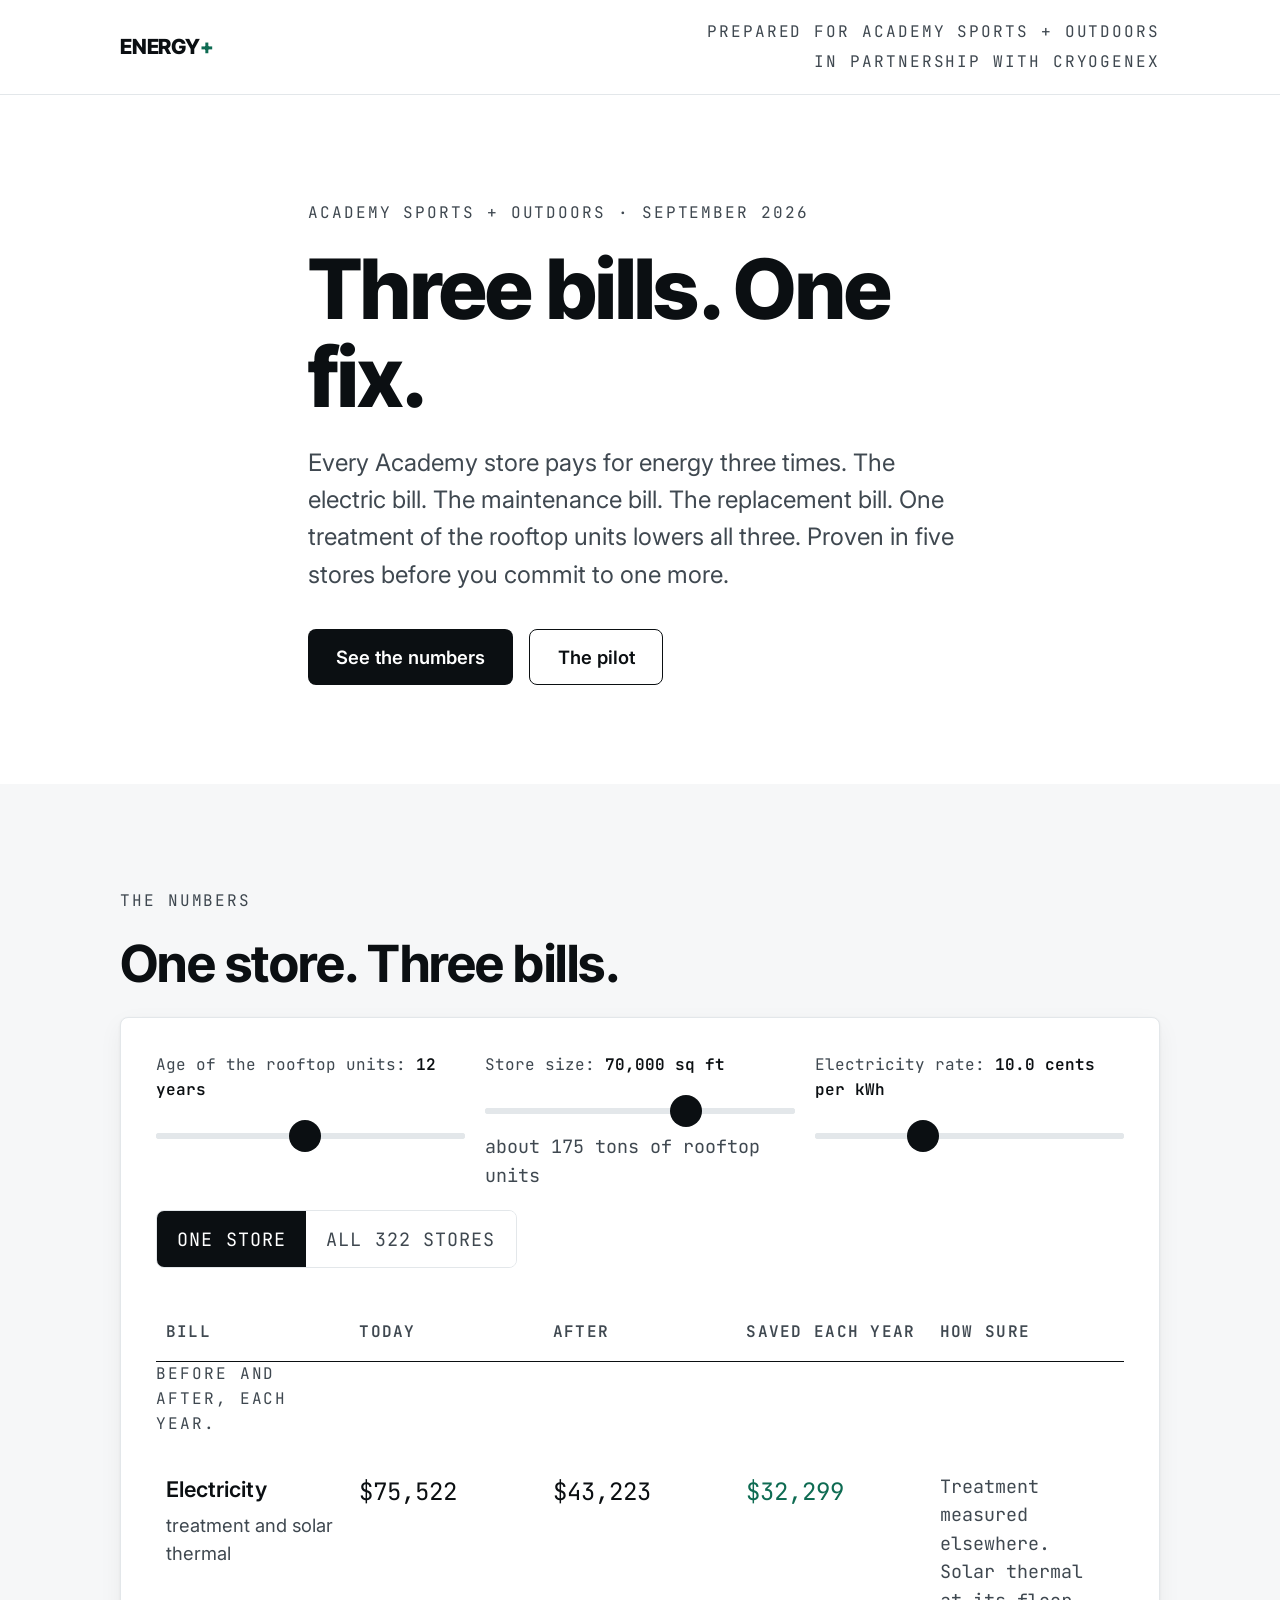
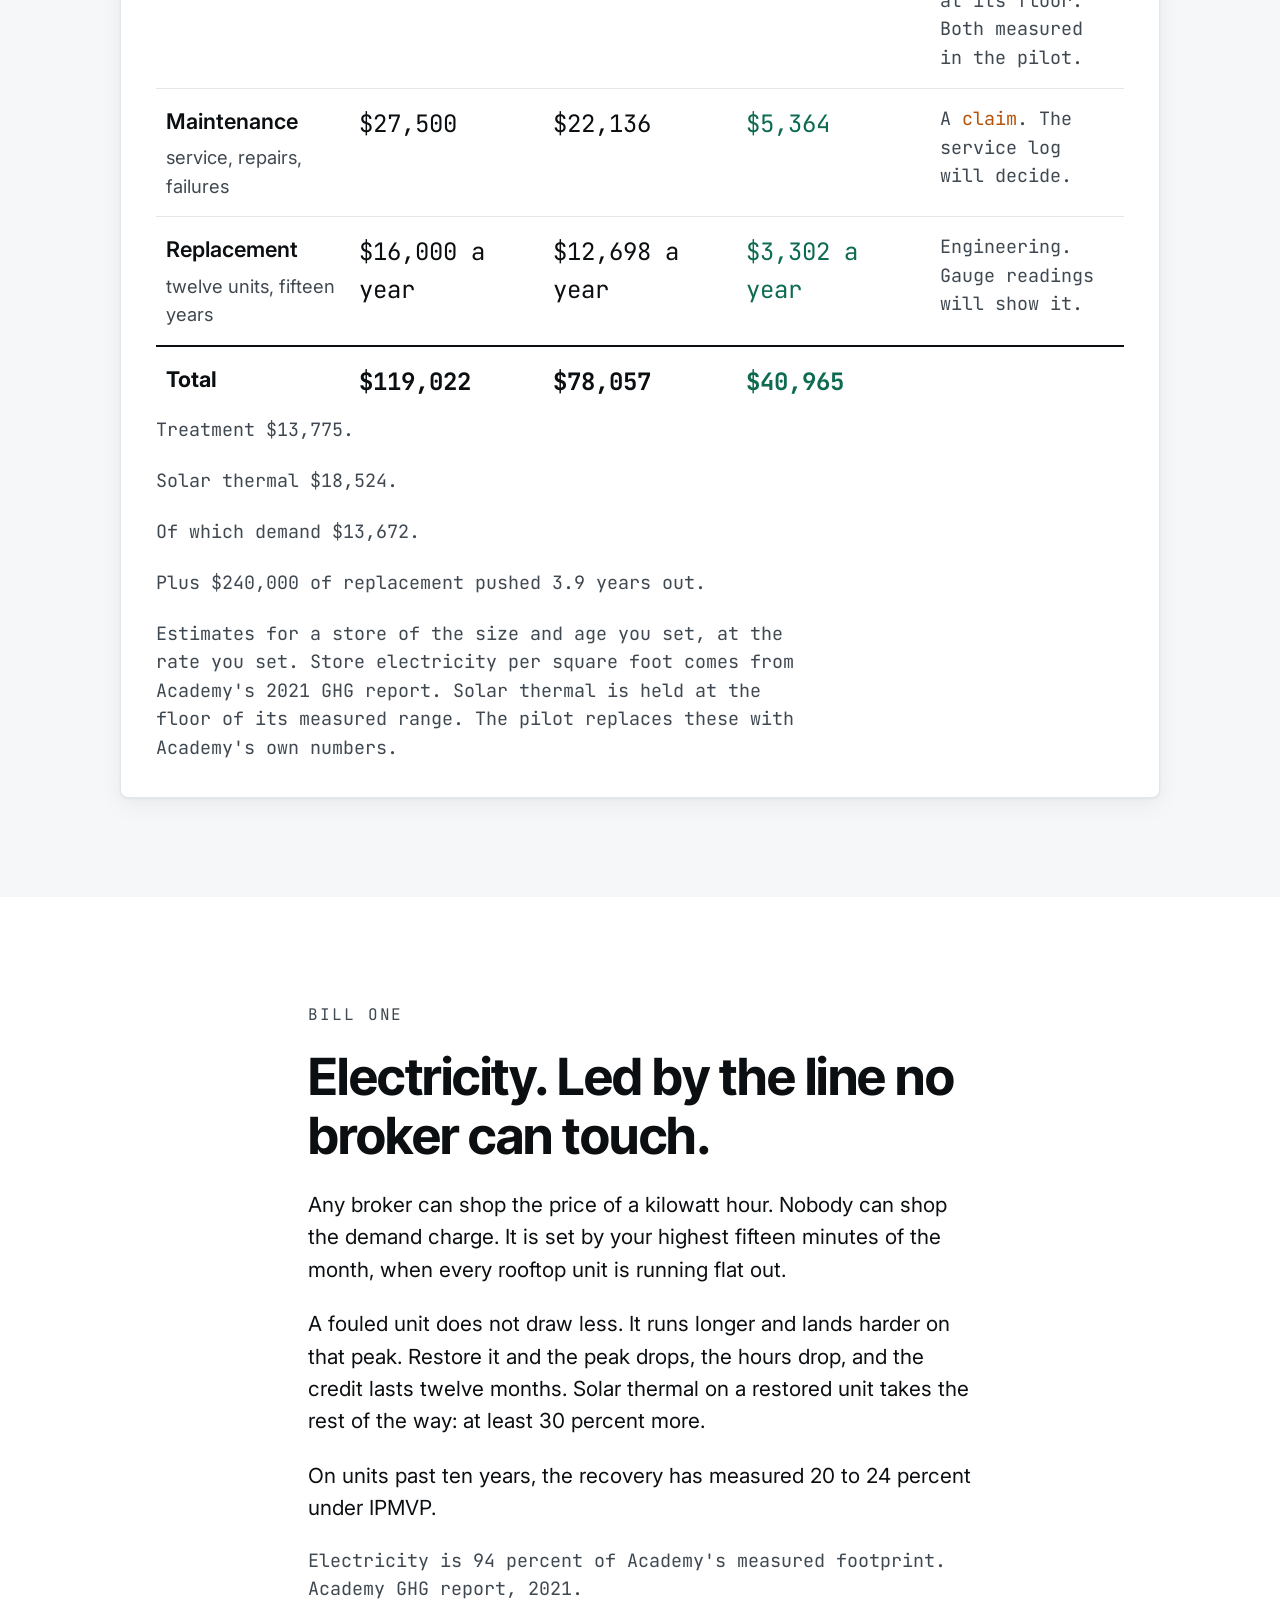
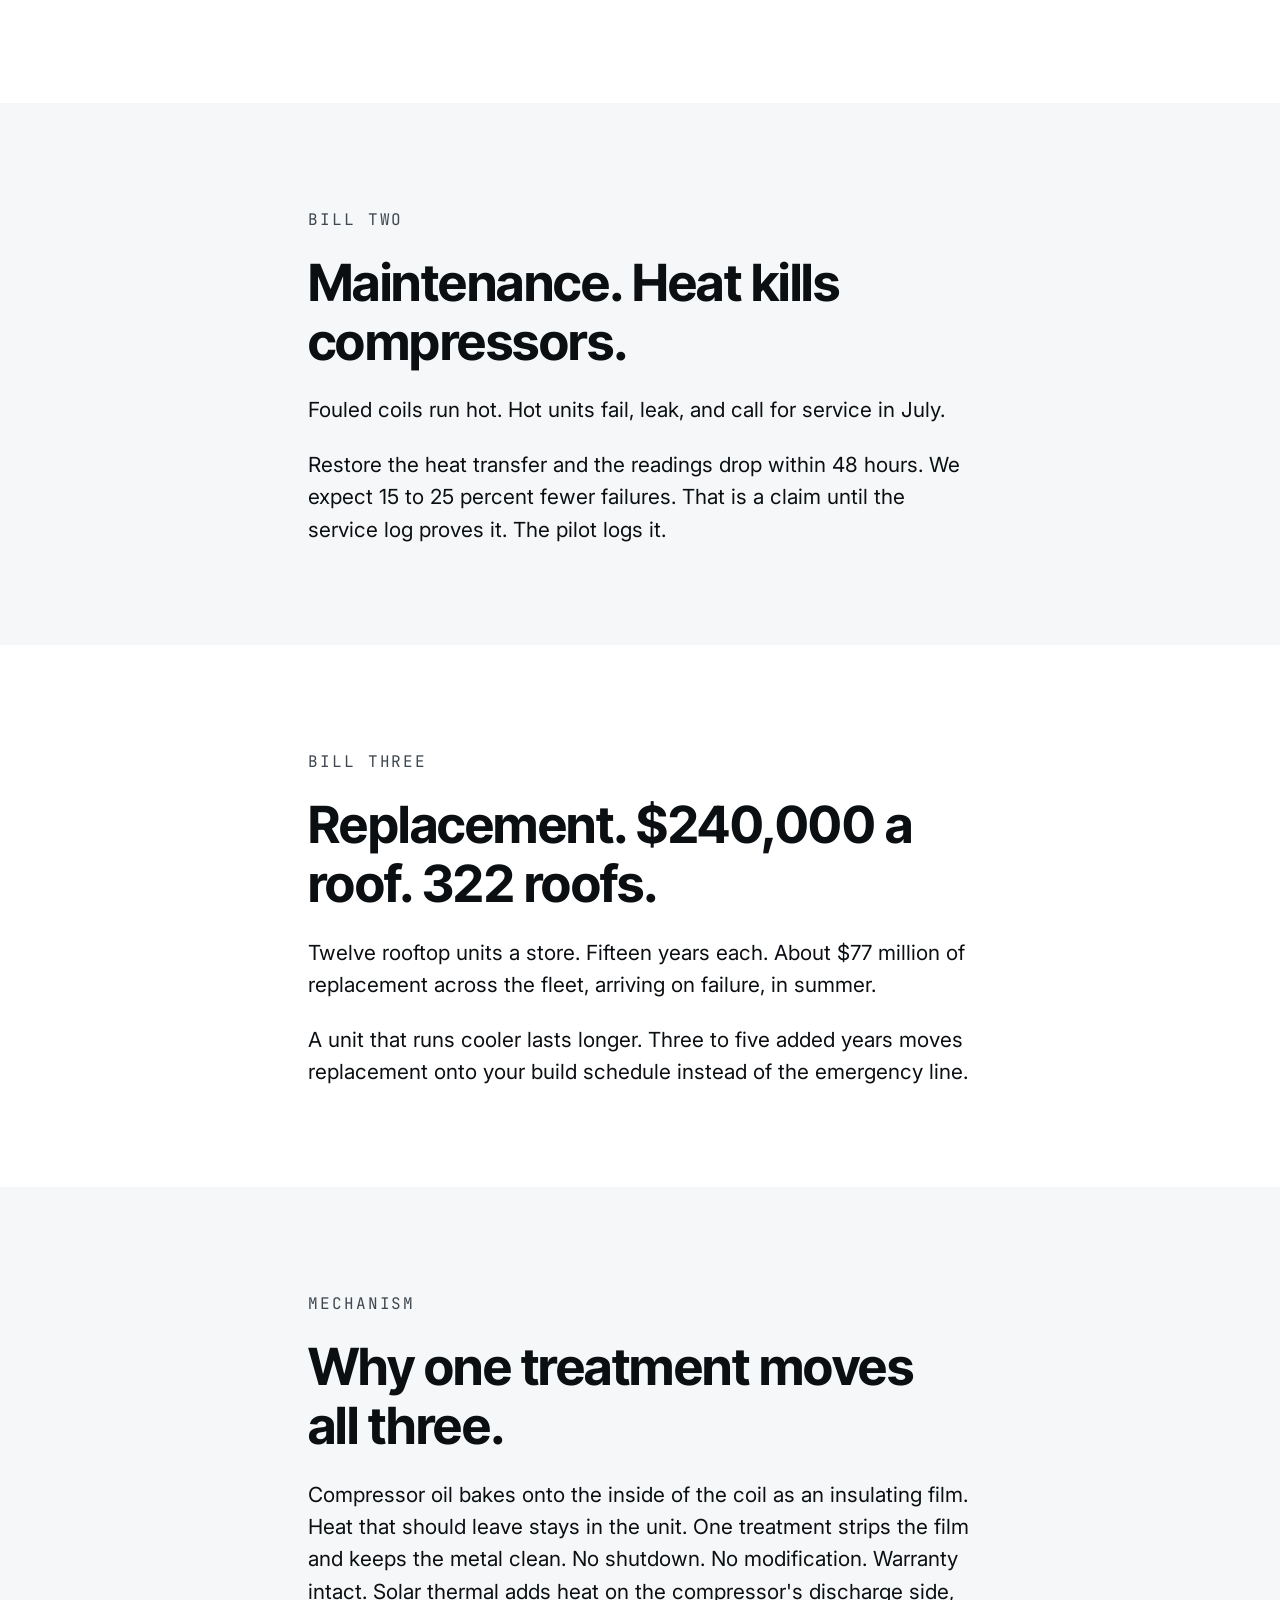
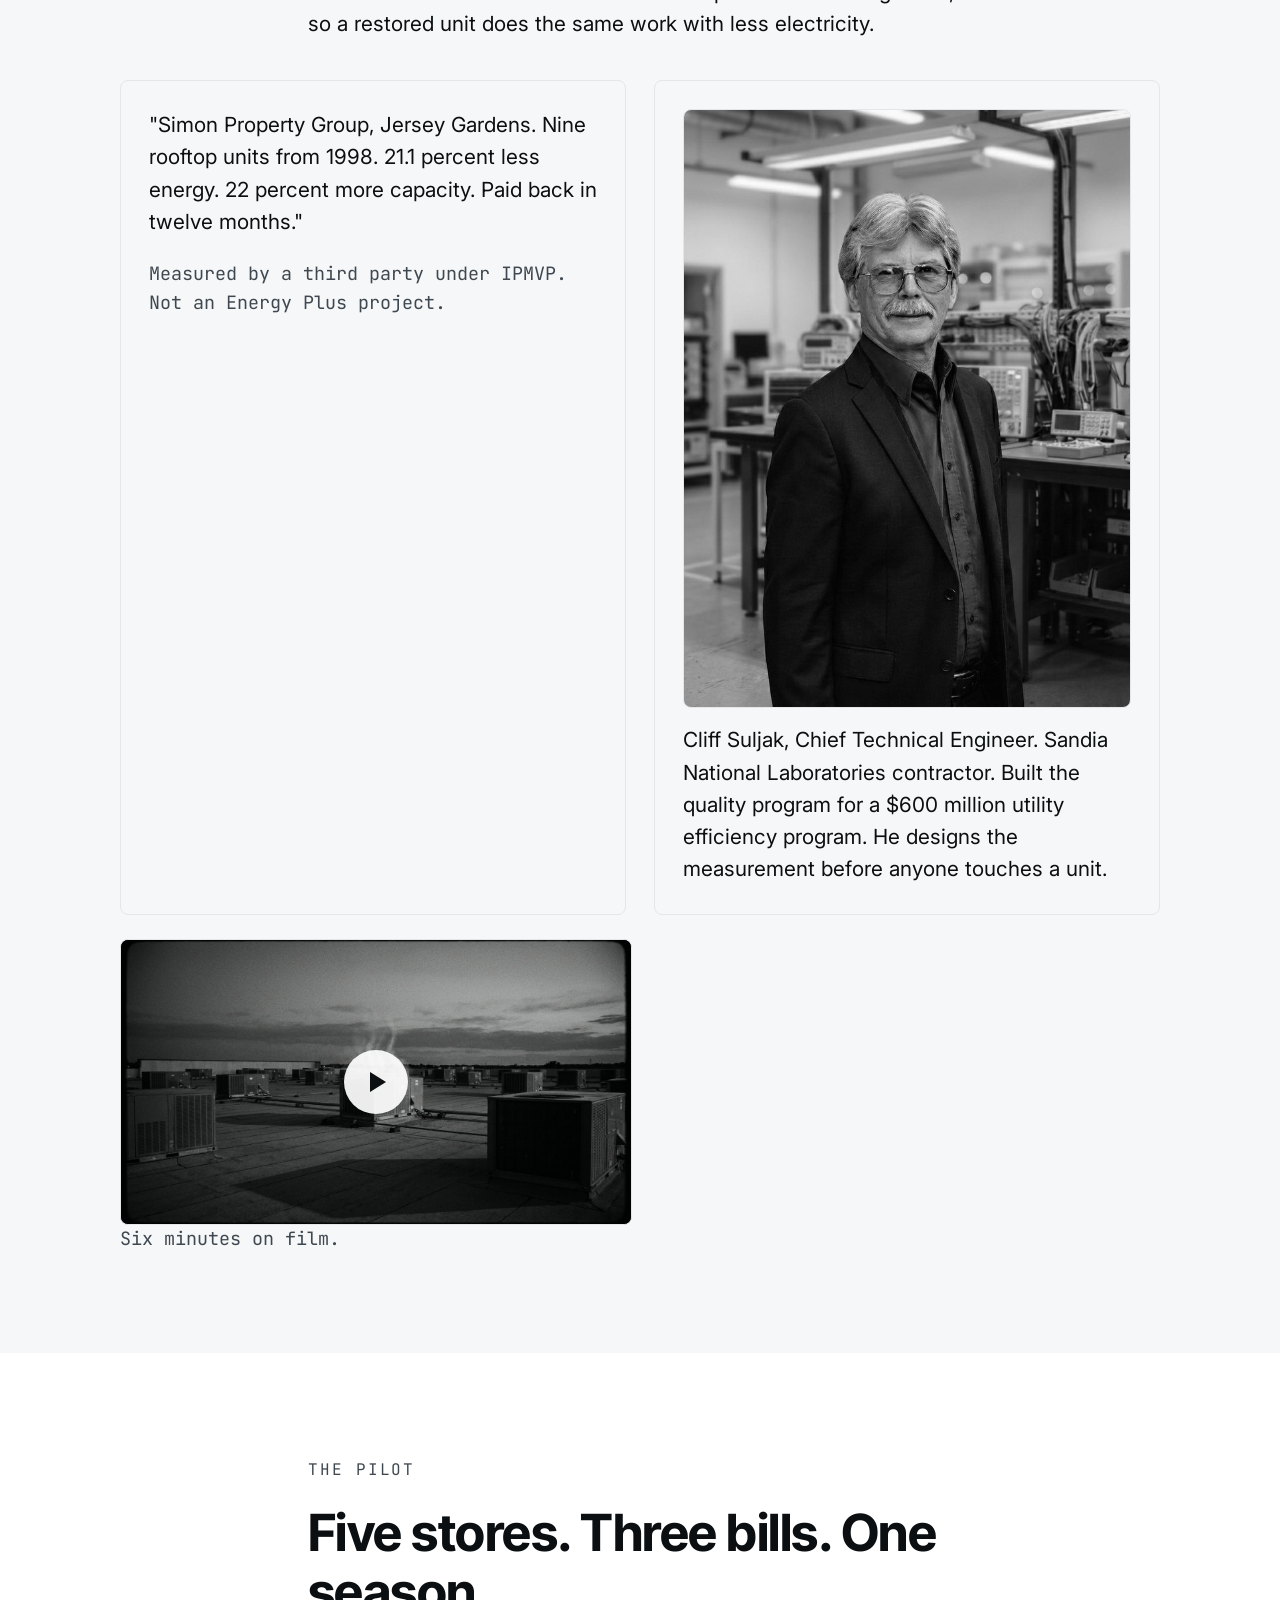
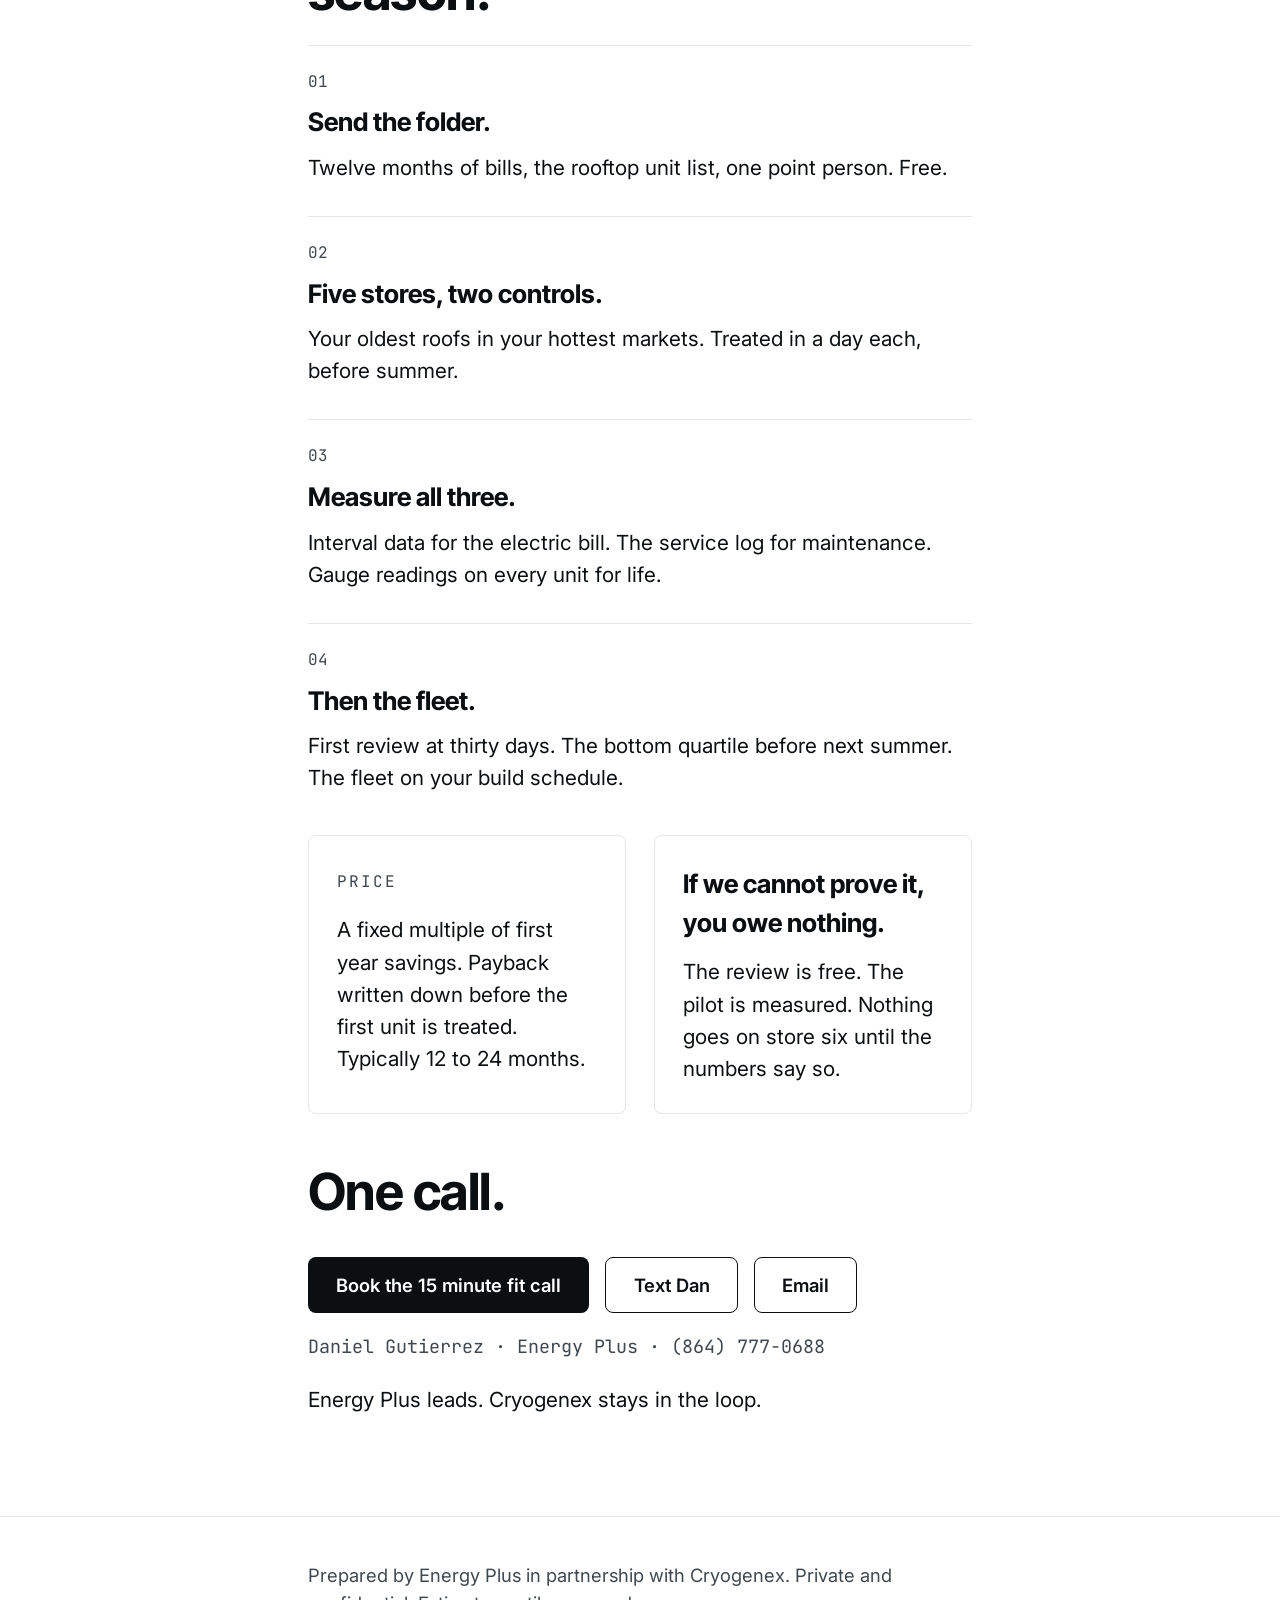
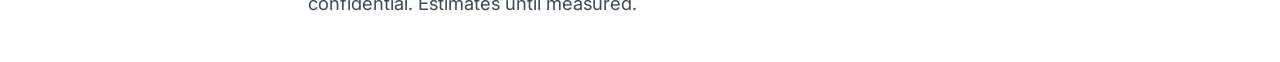
==== index.html @ 680a3112 "Version 4: size and rate sliders, solar thermal floor Co-Authored-By: Claude Fable 5.1 <noreply@anth" ====
<!doctype html>
<html lang="en">
<head>
<meta charset="utf-8">
<meta name="viewport" content="width=device-width, initial-scale=1">
<meta name="robots" content="noindex, nofollow">
<meta name="description" content="Energy Plus proposal for Academy Sports + Outdoors, prepared in partnership with Cryogenex.">
<title>Energy Plus · Prepared for Academy Sports + Outdoors</title>
<link rel="preconnect" href="https://fonts.googleapis.com">
<link rel="preconnect" href="https://fonts.gstatic.com" crossorigin>
<link href="https://fonts.googleapis.com/css2?family=Inter+Tight:wght@600;700;800&family=Inter:wght@400;500;600&family=JetBrains+Mono:wght@400;600&display=swap" rel="stylesheet">
<link rel="stylesheet" href="assets/brand.css?v=20260924c">
</head>
<body>

<header class="site">
  <div class="wrap">
    <div class="wordmark">ENERGY<span class="plus">+</span></div>
    <div class="header-meta">
      <span class="label">Prepared for Academy Sports + Outdoors</span>
      <span class="label">In partnership with Cryogenex</span>
    </div>
  </div>
</header>

<main>

  <!-- 1. Hero -->
  <section class="band section" id="hero">
    <div class="wrap narrow">
      <p class="label">Academy Sports + Outdoors · September 2026</p>
      <h1>Three bills. One fix.</h1>
      <p class="lede">Every Academy store pays for energy three times. The electric bill. The maintenance bill. The replacement bill. One treatment of the rooftop units lowers all three. Proven in five stores before you commit to one more.</p>
      <div class="btns">
        <a class="btn btn--solid" href="#ledger">See the numbers</a>
        <a class="btn btn--ghost" href="#pilot">The pilot</a>
      </div>
    </div>
  </section>

  <!-- 2. The ledger -->
  <section class="band--alt section" id="ledger">
    <div class="wrap">
      <p class="label">The numbers</p>
      <h2>One store. Three bills.</h2>

      <div class="card">
        <div class="controls">
          <div class="range-row">
            <label for="age">Age of the rooftop units: <span class="range-value mono" id="ageValue">12 years</span></label>
            <input type="range" id="age" min="0" max="25" step="1" value="12">
          </div>
          <div class="range-row">
            <label for="sqft">Store size: <span class="range-value mono" id="sqftValue">70,000 sq ft</span></label>
            <input type="range" id="sqft" min="50000" max="80000" step="1000" value="70000">
            <p class="fine" id="tonsValue" style="margin-top:0.6rem;">about 175 tons of rooftop units</p>
          </div>
          <div class="range-row">
            <label for="rate">Electricity rate: <span class="range-value mono" id="rateValue">10.0 cents per kWh</span></label>
            <input type="range" id="rate" min="6.0" max="18.0" step="0.5" value="10.0">
          </div>
          <div class="toggle" role="group" aria-label="Scope">
            <button type="button" id="scopeStore" aria-pressed="true">One store</button>
            <button type="button" id="scopeFleet" aria-pressed="false">All 322 stores</button>
          </div>
        </div>

        <table class="ledger-table">
          <caption class="label">Before and after, each year.</caption>
          <thead>
            <tr>
              <th scope="col">Bill</th>
              <th scope="col">Today</th>
              <th scope="col">After</th>
              <th scope="col">Saved each year</th>
              <th scope="col">How sure</th>
            </tr>
          </thead>
          <tbody>
            <tr>
              <td class="bill" data-label="Bill">Electricity<span class="bill-sub">treatment and solar thermal</span></td>
              <td class="num" data-label="Today" id="energyToday">$75,522</td>
              <td class="num" data-label="After" id="energyAfter">$43,223</td>
              <td class="num money" data-label="Saved each year" id="energyRec">$32,299</td>
              <td class="conf" data-label="How sure">Treatment measured elsewhere. Solar thermal at its floor. Both measured in the pilot.</td>
            </tr>
            <tr>
              <td class="bill" data-label="Bill">Maintenance<span class="bill-sub">service, repairs, failures</span></td>
              <td class="num" data-label="Today" id="maintToday">$27,500</td>
              <td class="num" data-label="After" id="maintAfter">$22,136</td>
              <td class="num money" data-label="Saved each year" id="maintRec">$5,364</td>
              <td class="conf" data-label="How sure">A <span class="warn">claim</span>. The service log will decide.</td>
            </tr>
            <tr>
              <td class="bill" data-label="Bill">Replacement<span class="bill-sub">twelve units, fifteen years</span></td>
              <td class="num" data-label="Today" id="lifeToday">$16,000 a year</td>
              <td class="num" data-label="After" id="lifeAfter">$12,698 a year</td>
              <td class="num money" data-label="Saved each year" id="lifeRec">$3,302 a year</td>
              <td class="conf" data-label="How sure">Engineering. Gauge readings will show it.</td>
            </tr>
            <tr class="total">
              <td class="bill" data-label="Bill">Total</td>
              <td class="num" data-label="Today" id="totalToday">$119,022</td>
              <td class="num" data-label="After" id="totalAfter">$78,057</td>
              <td class="num money" data-label="Saved each year" id="totalRec">$40,965</td>
              <td class="conf" data-label="How sure"></td>
            </tr>
          </tbody>
        </table>

        <p class="fine">Treatment <span id="treatRec">$13,775</span>.</p>
        <p class="fine">Solar thermal <span id="solarRec">$18,524</span>.</p>
        <p class="fine">Of which demand <span id="demandRec">$13,672</span>.</p>
        <p class="fine">Plus <span id="deferred">$240,000</span> of replacement pushed <span id="ext">3.9</span> years out.</p>

        <p class="fine">Estimates for a store of the size and age you set, at the rate you set. Store electricity per square foot comes from Academy's 2021 GHG report. Solar thermal is held at the floor of its measured range. The pilot replaces these with Academy's own numbers.</p>
      </div>
    </div>
  </section>

  <!-- 3. Bill one: energy -->
  <section class="band section" id="energy">
    <div class="wrap narrow">
      <p class="label">Bill one</p>
      <h2>Electricity. Led by the line no broker can touch.</h2>
      <p>Any broker can shop the price of a kilowatt hour. Nobody can shop the demand charge. It is set by your highest fifteen minutes of the month, when every rooftop unit is running flat out.</p>
      <p>A fouled unit does not draw less. It runs longer and lands harder on that peak. Restore it and the peak drops, the hours drop, and the credit lasts twelve months. Solar thermal on a restored unit takes the rest of the way: at least 30 percent more.</p>
      <p>On units past ten years, the recovery has measured 20 to 24 percent under IPMVP.</p>
      <p class="fine">Electricity is 94 percent of Academy's measured footprint. Academy GHG report, 2021.</p>
    </div>
  </section>

  <!-- 4. Bill two: maintenance -->
  <section class="band--alt section" id="maintenance">
    <div class="wrap narrow">
      <p class="label">Bill two</p>
      <h2>Maintenance. Heat kills compressors.</h2>
      <p>Fouled coils run hot. Hot units fail, leak, and call for service in July.</p>
      <p>Restore the heat transfer and the readings drop within 48 hours. We expect 15 to 25 percent fewer failures. That is a claim until the service log proves it. The pilot logs it.</p>
    </div>
  </section>

  <!-- 5. Bill three: replacement -->
  <section class="band section" id="life">
    <div class="wrap narrow">
      <p class="label">Bill three</p>
      <h2>Replacement. $240,000 a roof. 322 roofs.</h2>
      <p>Twelve rooftop units a store. Fifteen years each. About $77 million of replacement across the fleet, arriving on failure, in summer.</p>
      <p>A unit that runs cooler lasts longer. Three to five added years moves replacement onto your build schedule instead of the emergency line.</p>
    </div>
  </section>

  <!-- 6. Why one treatment moves all three -->
  <section class="band--alt section" id="why">
    <div class="wrap narrow">
      <p class="label">Mechanism</p>
      <h2>Why one treatment moves all three.</h2>
      <p>Compressor oil bakes onto the inside of the coil as an insulating film. Heat that should leave stays in the unit. One treatment strips the film and keeps the metal clean. No shutdown. No modification. Warranty intact. Solar thermal adds heat on the compressor's discharge side, so a restored unit does the same work with less electricity.</p>
    </div>
    <div class="wrap" style="margin-top:2.5rem;">
      <div class="grid grid--2">
        <div class="plain-card">
          <p>"Simon Property Group, Jersey Gardens. Nine rooftop units from 1998. 21.1 percent less energy. 22 percent more capacity. Paid back in twelve months."</p>
          <p class="fine">Measured by a third party under IPMVP. Not an Energy Plus project.</p>
        </div>
        <div class="plain-card">
          <div class="photo" style="margin-bottom:1rem;">
            <img src="assets/img/cliff-lab.jpg" alt="Cliff Suljak in the lab">
          </div>
          <p>Cliff Suljak, Chief Technical Engineer. Sandia National Laboratories contractor. Built the quality program for a $600 million utility efficiency program. He designs the measurement before anyone touches a unit.</p>
        </div>
      </div>
      <div style="margin-top:1.5rem; max-width: 32rem;">
        <div class="film" id="filmFacade" role="button" tabindex="0" aria-label="Play the film">
          <img src="assets/img/film-cover.jpg" alt="Six minutes on film">
          <div class="play"><span></span></div>
        </div>
        <p class="fine">Six minutes on film.</p>
      </div>
    </div>
  </section>

  <!-- 7. The pilot and the ask -->
  <section class="band section" id="pilot">
    <div class="wrap narrow">
      <p class="label">The pilot</p>
      <h2>Five stores. Three bills. One season.</h2>

      <ol class="steps">
        <li>
          <p class="step-num mono">01</p>
          <h3>Send the folder.</h3>
          <p>Twelve months of bills, the rooftop unit list, one point person. Free.</p>
        </li>
        <li>
          <p class="step-num mono">02</p>
          <h3>Five stores, two controls.</h3>
          <p>Your oldest roofs in your hottest markets. Treated in a day each, before summer.</p>
        </li>
        <li>
          <p class="step-num mono">03</p>
          <h3>Measure all three.</h3>
          <p>Interval data for the electric bill. The service log for maintenance. Gauge readings on every unit for life.</p>
        </li>
        <li>
          <p class="step-num mono">04</p>
          <h3>Then the fleet.</h3>
          <p>First review at thirty days. The bottom quartile before next summer. The fleet on your build schedule.</p>
        </li>
      </ol>

      <div class="grid grid--2" style="margin-top:2.5rem;">
        <div class="callout">
          <p class="label">Price</p>
          <p>A fixed multiple of first year savings. Payback written down before the first unit is treated. Typically 12 to 24 months.</p>
        </div>
        <div class="callout">
          <h3>If we cannot prove it, you owe nothing.</h3>
          <p>The review is free. The pilot is measured. Nothing goes on store six until the numbers say so.</p>
        </div>
      </div>

      <h2 style="margin-top:3rem;">One call.</h2>
      <div class="btns">
        <a class="btn btn--solid" href="https://book.slashyourenergycost.com/?f=academy">Book the 15 minute fit call</a>
        <a class="btn btn--ghost" href="sms:+18647770688">Text Dan</a>
        <a class="btn btn--ghost" href="mailto:dan@yourenergyplus.com">Email</a>
      </div>
      <p class="fine" style="margin-top:1.25rem;">Daniel Gutierrez · Energy Plus · (864) 777-0688</p>
      <p>Energy Plus leads. Cryogenex stays in the loop.</p>
    </div>
  </section>

</main>

<footer class="site">
  <div class="wrap narrow">
    <p>Prepared by Energy Plus in partnership with Cryogenex. Private and confidential. Estimates until measured.</p>
  </div>
</footer>

<script>
(function(){
  "use strict";

  var LOSS = [0, 0.03, 0.065, 0.093, 0.118, 0.136, 0.155, 0.175, 0.188, 0.207, 0.216,
    0.226, 0.231, 0.236, 0.242, 0.242, 0.242, 0.242, 0.242, 0.242, 0.242, 0.242, 0.242, 0.242, 0.242, 0.242];
  var STORES = 322;
  var KWH_PER_SQFT = 14.3;
  var HVAC_KWH_SHARE = 0.40;
  var PEAK_W_PER_SQFT = 6.4;
  var HVAC_PEAK_SHARE = 0.55;
  var DEMAND_RATE = 12;
  var DEMAND_MAX = 0.125;
  var SOLAR = 0.30;
  var RATE_DEFAULT = 10.0;
  var MAINT_PER_SQFT = 27500/70000, MAINT_MAX = 0.20;
  var ROOF_COST_PER_SQFT = 240000/70000, LIFE_YEARS = 15, EXT_MAX = 4;

  function compute(age, sqft, rateCents, stores){
    var loss = LOSS[Math.min(25, Math.max(1, Math.round(age)+1))];
    var f = loss / 0.242;
    var rate = rateCents/100;
    var hvacKwh = sqft * KWH_PER_SQFT * HVAC_KWH_SHARE;
    var hvacKw  = sqft * PEAK_W_PER_SQFT / 1000 * HVAC_PEAK_SHARE;
    var energyToday = hvacKwh*rate + hvacKw*DEMAND_RATE*12;
    var tKwh = hvacKwh*loss;                 var tKw = hvacKw*DEMAND_MAX*f;
    var sKwh = (hvacKwh - tKwh)*SOLAR;       var sKw = (hvacKw - tKw)*SOLAR;
    var treatRec = tKwh*rate + tKw*DEMAND_RATE*12;
    var solarRec = sKwh*rate + sKw*DEMAND_RATE*12;
    var demandRec = (tKw + sKw)*DEMAND_RATE*12;
    var kwhRec = (tKwh + sKwh)*rate;
    var energyRec = treatRec + solarRec;
    var maintToday = MAINT_PER_SQFT*sqft;    var maintRec = maintToday*MAINT_MAX*f;
    var roof = ROOF_COST_PER_SQFT*sqft;      var ext = EXT_MAX*f;
    var lifeToday = roof/LIFE_YEARS;         var lifeAfter = roof/(LIFE_YEARS+ext);  var lifeRec = lifeToday-lifeAfter;
    var s = stores;
    return {
      loss: loss, ext: ext, tons: Math.round(sqft/400/5)*5,
      energyToday: energyToday*s, energyAfter: (energyToday-energyRec)*s, energyRec: energyRec*s,
      treatRec: treatRec*s, solarRec: solarRec*s, demandRec: demandRec*s, kwhRec: kwhRec*s,
      maintToday: maintToday*s, maintAfter: (maintToday-maintRec)*s, maintRec: maintRec*s,
      lifeToday: lifeToday*s, lifeAfter: lifeAfter*s, lifeRec: lifeRec*s, deferred: roof*s,
      totalToday: (energyToday+maintToday+lifeToday)*s,
      totalAfter: (energyToday-energyRec+maintToday-maintRec+lifeAfter)*s,
      totalRec: (energyRec+maintRec+lifeRec)*s
    };
  }

  function fmtDollar(n){
    if (Math.abs(n) >= 1000000){
      return "$" + (n/1000000).toFixed(1) + "M";
    }
    return "$" + Math.round(n).toLocaleString("en-US");
  }

  var ageEl = document.getElementById("age");
  var ageValueEl = document.getElementById("ageValue");
  var sqftEl = document.getElementById("sqft");
  var sqftValueEl = document.getElementById("sqftValue");
  var tonsValueEl = document.getElementById("tonsValue");
  var rateEl = document.getElementById("rate");
  var rateValueEl = document.getElementById("rateValue");
  var scopeStoreBtn = document.getElementById("scopeStore");
  var scopeFleetBtn = document.getElementById("scopeFleet");

  rateEl.value = RATE_DEFAULT;

  var scope = 1;

  function render(){
    var age = parseInt(ageEl.value, 10);
    var sqft = parseInt(sqftEl.value, 10);
    var rateCents = parseFloat(rateEl.value);

    ageValueEl.textContent = age + (age === 1 ? " year" : " years");
    sqftValueEl.textContent = sqft.toLocaleString("en-US") + " sq ft";
    rateValueEl.textContent = rateCents.toFixed(1) + " cents per kWh";

    var r = compute(age, sqft, rateCents, scope);

    tonsValueEl.textContent = "about " + r.tons + " tons of rooftop units";

    document.getElementById("energyToday").textContent = fmtDollar(r.energyToday);
    document.getElementById("energyAfter").textContent = fmtDollar(r.energyAfter);
    document.getElementById("energyRec").textContent = fmtDollar(r.energyRec);

    document.getElementById("maintToday").textContent = fmtDollar(r.maintToday);
    document.getElementById("maintAfter").textContent = fmtDollar(r.maintAfter);
    document.getElementById("maintRec").textContent = fmtDollar(r.maintRec);

    document.getElementById("lifeToday").textContent = fmtDollar(r.lifeToday) + " a year";
    document.getElementById("lifeAfter").textContent = fmtDollar(r.lifeAfter) + " a year";
    document.getElementById("lifeRec").textContent = fmtDollar(r.lifeRec) + " a year";

    document.getElementById("totalToday").textContent = fmtDollar(r.totalToday);
    document.getElementById("totalAfter").textContent = fmtDollar(r.totalAfter);
    document.getElementById("totalRec").textContent = fmtDollar(r.totalRec);

    document.getElementById("treatRec").textContent = fmtDollar(r.treatRec);
    document.getElementById("solarRec").textContent = fmtDollar(r.solarRec);
    document.getElementById("demandRec").textContent = fmtDollar(r.demandRec);

    document.getElementById("deferred").textContent = fmtDollar(r.deferred);
    document.getElementById("ext").textContent = r.ext.toFixed(1);
  }

  ageEl.addEventListener("input", render);
  sqftEl.addEventListener("input", render);
  rateEl.addEventListener("input", render);

  scopeStoreBtn.addEventListener("click", function(){
    scope = 1;
    scopeStoreBtn.setAttribute("aria-pressed", "true");
    scopeFleetBtn.setAttribute("aria-pressed", "false");
    render();
  });
  scopeFleetBtn.addEventListener("click", function(){
    scope = STORES;
    scopeStoreBtn.setAttribute("aria-pressed", "false");
    scopeFleetBtn.setAttribute("aria-pressed", "true");
    render();
  });

  render();

  // Film facade
  var filmFacade = document.getElementById("filmFacade");
  function playFilm(){
    var iframe = document.createElement("iframe");
    iframe.src = "https://fast.wistia.net/embed/iframe/n765rk6v4z?autoPlay=true";
    iframe.allow = "autoplay; fullscreen";
    iframe.allowFullscreen = true;
    iframe.title = "Six minutes on film";
    filmFacade.replaceWith(iframe);
  }
  filmFacade.addEventListener("click", playFilm);
  filmFacade.addEventListener("keydown", function(e){
    if (e.key === "Enter" || e.key === " "){
      e.preventDefault();
      playFilm();
    }
  });
})();
</script>

</body>
</html>
---- assets/brand.css ----
/* brand.css — the single placeholder skin.
   Every visual token the page uses lives here. index.html contains no color,
   font-family, or radius literals; it references only these custom properties
   and the utility classes defined below. Reskin the page by replacing this
   file alone. Bump the ?v= query string on this file's <link> in index.html
   every time this file changes, so browsers don't serve a stale copy. */

:root{
  /* Color. --ink-2 must never be lighter than #3f4850 (contrast for 65+ readers). */
  --bg: #ffffff;
  --bg-2: #f6f7f8;
  --ink: #0b0f12;
  --ink-2: #3f4850;
  --hair: #e3e7ea;
  --money: #0e6b52;
  --accent: #0b0f12;
  --accent-ink: #ffffff;
  --warn: #b45309;

  /* Type */
  --font-display: "Inter Tight", system-ui, sans-serif;
  --font-body: "Inter", system-ui, sans-serif;
  --font-mono: "JetBrains Mono", ui-monospace, monospace;

  --size-display: clamp(2.8rem, 2rem + 4vw, 5.2rem);
  --size-h2: clamp(2rem, 1.5rem + 2.2vw, 3.2rem);
  --size-h3: 1.6rem;
  --size-body: 1.3rem;
  --size-lede: 1.5rem;
  --size-label: 1rem;
  --size-fine: 1.15rem;

  --size-ledger-bill: 1.35rem;
  --size-ledger-sub: 1.15rem;
  --size-ledger-num: 1.5rem;
  --size-ledger-num-phone: 1.35rem;
  --size-ledger-conf: 1.15rem;
  --size-ledger-th: 1rem;

  --btn-height: 56px;
  --size-btn: 1.15rem;

  /* Spacing / layout */
  --wrap: 1080px;
  --narrow: 44rem;
  --section-pad: clamp(4rem, 3rem + 4vw, 7rem);
  --gutter: 20px;

  /* Shape */
  --radius: 8px;
  --hairline: 1px;
}

*{ box-sizing: border-box; }
html{ -webkit-text-size-adjust: 100%; }
html, body{
  overflow-x: hidden;
  max-width: 100%;
}
body{
  margin: 0;
  background: var(--bg);
  color: var(--ink);
  font-family: var(--font-body);
  font-size: var(--size-body);
  line-height: 1.55;
  font-weight: 400;
}

img{ max-width: 100%; display: block; }

a{ color: inherit; }

.wrap{
  max-width: var(--wrap);
  margin-inline: auto;
  padding-inline: var(--gutter);
}

.narrow{ max-width: var(--narrow); }

.band{ background: var(--bg); }
.band--alt{ background: var(--bg-2); }

.section{
  padding-block: var(--section-pad);
}

.label{
  display: inline-block;
  font-family: var(--font-mono);
  font-size: var(--size-label);
  text-transform: uppercase;
  letter-spacing: 0.12em;
  color: var(--ink-2);
  margin-bottom: 1.25rem;
}

h1, .display{
  font-family: var(--font-display);
  font-size: var(--size-display);
  font-weight: 800;
  letter-spacing: -0.02em;
  line-height: 1.05;
  margin: 0 0 1.5rem;
}

h2{
  font-family: var(--font-display);
  font-size: var(--size-h2);
  font-weight: 700;
  letter-spacing: -0.01em;
  line-height: 1.15;
  margin: 0 0 1.5rem;
}

h3{
  font-family: var(--font-display);
  font-size: var(--size-h3);
  font-weight: 700;
  margin: 0 0 0.85rem;
}

p{
  margin: 0 0 1.4rem;
  color: var(--ink);
  max-width: 58ch;
}
p:last-child{ margin-bottom: 0; }

.lede{
  font-size: var(--size-lede);
  color: var(--ink-2);
  max-width: 58ch;
}

.mono{
  font-family: var(--font-mono);
  font-variant-numeric: tabular-nums;
}

.fine{
  font-family: var(--font-mono);
  font-size: var(--size-fine);
  color: var(--ink-2);
  max-width: 58ch;
}

.money{ color: var(--money); }
.warn{ color: var(--warn); }

.hairline{ border-color: var(--hair); }

/* Buttons */
.btns{
  display: flex;
  flex-wrap: wrap;
  gap: 1rem;
  margin-top: 2.25rem;
}

.btn{
  display: inline-flex;
  align-items: center;
  justify-content: center;
  min-height: var(--btn-height);
  padding: 0 1.7rem;
  border-radius: var(--radius);
  font-family: var(--font-body);
  font-weight: 600;
  font-size: var(--size-btn);
  text-decoration: none;
  border: var(--hairline) solid transparent;
  cursor: pointer;
  transition: background-color 200ms ease, color 200ms ease, border-color 200ms ease;
}

.btn--solid{
  background: var(--accent);
  color: var(--accent-ink);
}
.btn--solid:hover{ opacity: 0.88; }

.btn--ghost{
  background: transparent;
  color: var(--ink);
  border-color: var(--ink);
}
.btn--ghost:hover{ background: var(--bg-2); }

/* Toggle (scope), sized the same as buttons */
.toggle{
  display: inline-flex;
  border: var(--hairline) solid var(--hair);
  border-radius: var(--radius);
  overflow: hidden;
}
.toggle button{
  font-family: var(--font-mono);
  font-size: var(--size-btn);
  text-transform: uppercase;
  letter-spacing: 0.06em;
  background: var(--bg);
  color: var(--ink-2);
  border: none;
  padding: 0 1.25rem;
  min-height: var(--btn-height);
  cursor: pointer;
  transition: background-color 200ms ease, color 200ms ease;
}
.toggle button[aria-pressed="true"]{
  background: var(--accent);
  color: var(--accent-ink);
}

/* Range slider: 32px thumb, 6px track */
.range-row{ margin-bottom: 0; }
.range-row label{
  display: block;
  font-family: var(--font-mono);
  font-size: var(--size-label);
  color: var(--ink-2);
  margin-bottom: 0.85rem;
}
.range-row .range-value{
  font-family: var(--font-mono);
  color: var(--ink);
  font-weight: 600;
  transition: color 200ms ease;
}
input[type="range"]{
  -webkit-appearance: none;
  appearance: none;
  width: 100%;
  height: 6px;
  border-radius: 3px;
  background: var(--hair);
  outline: none;
  margin: 0.5rem 0;
}
input[type="range"]::-webkit-slider-runnable-track{
  height: 6px;
  border-radius: 3px;
  background: var(--hair);
}
input[type="range"]::-webkit-slider-thumb{
  -webkit-appearance: none;
  width: 32px;
  height: 32px;
  border-radius: 50%;
  background: var(--accent);
  cursor: pointer;
  border: none;
  margin-top: -13px;
}
input[type="range"]::-moz-range-track{
  height: 6px;
  border-radius: 3px;
  background: var(--hair);
}
input[type="range"]::-moz-range-thumb{
  width: 32px;
  height: 32px;
  border-radius: 50%;
  background: var(--accent);
  cursor: pointer;
  border: none;
}

.controls{
  display: flex;
  flex-wrap: wrap;
  gap: 1.25rem;
  margin-bottom: 2.25rem;
}
.controls .range-row{ flex: 1 1 260px; }

/* Ledger card */
.card{
  background: var(--bg);
  border: var(--hairline) solid var(--hair);
  border-radius: var(--radius);
  padding: clamp(1.25rem, 1rem + 1.5vw, 2.5rem);
  box-shadow: 0 1px 3px rgba(11, 15, 18, 0.06), 0 8px 24px rgba(11, 15, 18, 0.05);
}

.ledger-table{
  width: 100%;
  max-width: 100%;
  table-layout: fixed;
  border-collapse: collapse;
  margin-top: 0.5rem;
}
.ledger-table caption{ text-align: left; }
.ledger-table th, .ledger-table td{
  text-align: left;
  padding: 1rem 0.6rem;
  border-bottom: var(--hairline) solid var(--hair);
  vertical-align: top;
  word-break: normal;
  overflow-wrap: anywhere;
}
.ledger-table thead th{
  font-family: var(--font-mono);
  font-size: var(--size-ledger-th);
  text-transform: uppercase;
  letter-spacing: 0.08em;
  color: var(--ink-2);
  font-weight: 600;
  border-bottom: var(--hairline) solid var(--ink);
}
.ledger-table td.bill{
  font-family: var(--font-body);
  font-weight: 600;
  font-size: var(--size-ledger-bill);
  color: var(--ink);
}
.ledger-table td.bill .bill-sub{
  display: block;
  font-family: var(--font-body);
  font-weight: 400;
  font-size: var(--size-ledger-sub);
  color: var(--ink-2);
  margin-top: 0.3rem;
}
.ledger-table td.num{
  font-family: var(--font-mono);
  font-size: var(--size-ledger-num);
  font-variant-numeric: tabular-nums;
  white-space: normal;
  transition: color 200ms ease;
}
.ledger-table td.conf{
  font-family: var(--font-mono);
  font-size: var(--size-ledger-conf);
  color: var(--ink-2);
  max-width: 22rem;
}
.ledger-table tr.total td{
  font-weight: 700;
  border-bottom: none;
  border-top: 2px solid var(--ink);
}

/* Below 720px: the table becomes a stack of cards, one per row.
   No fixed widths or min-widths are introduced here that could exceed a
   335px content area (375px viewport minus 2 x 20px gutters). */
@media (max-width: 720px){
  .ledger-table thead{
    position: absolute;
    width: 1px;
    height: 1px;
    overflow: hidden;
    clip: rect(0 0 0 0);
    white-space: nowrap;
    clip-path: inset(50%);
  }
  .ledger-table, .ledger-table tbody{
    display: block;
    width: 100%;
  }
  .ledger-table tr{
    display: block;
    border: var(--hairline) solid var(--hair);
    border-radius: var(--radius);
    padding: 1.1rem;
    margin-bottom: 1.1rem;
  }
  .ledger-table tr.total{
    border-width: 2px;
    border-color: var(--ink);
  }
  .ledger-table td{
    display: block;
    border-bottom: none;
    padding: 0.25rem 0;
    width: 100%;
    max-width: 100%;
  }
  .ledger-table td.bill{
    font-family: var(--font-display);
    font-weight: 700;
    margin-bottom: 0.85rem;
  }
  .ledger-table td.num{
    display: flex;
    justify-content: space-between;
    align-items: baseline;
    gap: 1rem;
    width: 100%;
    max-width: 100%;
    padding: 0.85rem 0;
    border-top: var(--hairline) solid var(--hair);
    overflow: visible;
    white-space: nowrap;
    font-size: var(--size-ledger-num-phone);
  }
  .ledger-table td.num::before{
    content: attr(data-label);
    display: inline-block;
    font-family: var(--font-mono);
    font-size: var(--size-label);
    text-transform: uppercase;
    letter-spacing: 0.06em;
    color: var(--ink-2);
    font-weight: 600;
    white-space: normal;
    flex-shrink: 1;
  }
  .ledger-table td.conf{
    display: block;
    max-width: 100%;
    margin-top: 1rem;
    padding-top: 1rem;
    border-top: var(--hairline) solid var(--hair);
  }
  .ledger-table td.conf::before{
    content: attr(data-label);
    display: block;
    font-size: var(--size-label);
    text-transform: uppercase;
    letter-spacing: 0.06em;
    color: var(--ink-2);
    margin-bottom: 0.35rem;
    font-weight: 600;
  }
  .ledger-table tr.total td.conf{
    display: none;
  }
}

/* Cards / grids used in beats 6 and 7 */
.grid{
  display: grid;
  gap: 1.75rem;
  grid-template-columns: 1fr;
}
@media (min-width: 800px){
  .grid--2{ grid-template-columns: 1fr 1fr; }
}

.plain-card{
  border: var(--hairline) solid var(--hair);
  border-radius: var(--radius);
  padding: 1.75rem;
}

.photo{
  border-radius: var(--radius);
  overflow: hidden;
  border: var(--hairline) solid var(--hair);
}
.photo img{ filter: grayscale(100%); width: 100%; }

.film{
  position: relative;
  border-radius: var(--radius);
  overflow: hidden;
  border: var(--hairline) solid var(--hair);
  cursor: pointer;
  background: var(--ink);
}
.film img{ width: 100%; display: block; opacity: 0.85; }
.film .play{
  position: absolute;
  inset: 0;
  display: flex;
  align-items: center;
  justify-content: center;
}
.film .play span{
  width: 64px;
  height: 64px;
  border-radius: 50%;
  background: rgba(255,255,255,0.92);
  display: flex;
  align-items: center;
  justify-content: center;
  font-size: 0;
}
.film .play span::before{
  content: "";
  border-style: solid;
  border-width: 10px 0 10px 16px;
  border-color: transparent transparent transparent var(--ink);
  margin-left: 4px;
}
.film iframe{
  width: 100%;
  aspect-ratio: 16/9;
  border: 0;
  display: block;
}

/* Steps list */
ol.steps{
  list-style: none;
  margin: 0;
  padding: 0;
  display: grid;
  gap: 2rem;
}
ol.steps li{
  border-top: var(--hairline) solid var(--hair);
  padding-top: 1.5rem;
}
ol.steps .step-num{
  font-family: var(--font-mono);
  color: var(--ink-2);
  font-size: var(--size-label);
  margin-bottom: 0.5rem;
}
ol.steps h3{ margin-bottom: 0.6rem; }

/* Callouts */
.callout{
  border: var(--hairline) solid var(--hair);
  border-radius: var(--radius);
  padding: 1.75rem;
}

/* Header */
header.site{
  border-bottom: var(--hairline) solid var(--hair);
  padding-block: 1.25rem;
}
header.site .wrap{
  display: flex;
  flex-wrap: wrap;
  align-items: center;
  justify-content: space-between;
  gap: 0.85rem;
}
.wordmark{
  font-family: var(--font-display);
  font-weight: 800;
  font-size: 1.3rem;
  letter-spacing: -0.01em;
}
.wordmark .plus{ color: var(--money); }
.header-meta{
  text-align: right;
  display: grid;
  gap: 0.3rem;
}
.header-meta .label{ margin-bottom: 0; display: block; }

/* Footer */
footer.site{
  border-top: var(--hairline) solid var(--hair);
  padding-block: 2.75rem;
}
footer.site p{
  font-size: var(--size-fine);
  color: var(--ink-2);
  margin: 0;
}

/* Motion */
@media (prefers-reduced-motion: reduce){
  *{
    transition: none !important;
    animation: none !important;
  }
}

@media (max-width: 720px){
  /* The root cause of the gap between a slider and the row below it: .range-row carries
     `flex: 1 1 260px` for the desktop row layout, where 260px is a flex-basis width. In
     column direction the same flex-basis becomes a minimum height, forcing each range-row
     box to about 260px tall even though its label and slider only need about 80px, leaving
     the rest as blank space. Reset every range-row to auto here. */
  .controls{ flex-direction: column; align-items: stretch; gap: 1.25rem; }
  .controls .range-row{ flex: 0 1 auto; }
  .toggle{ display: flex; width: 100%; }
  .toggle button{ flex: 1 1 50%; text-align: center; }
}
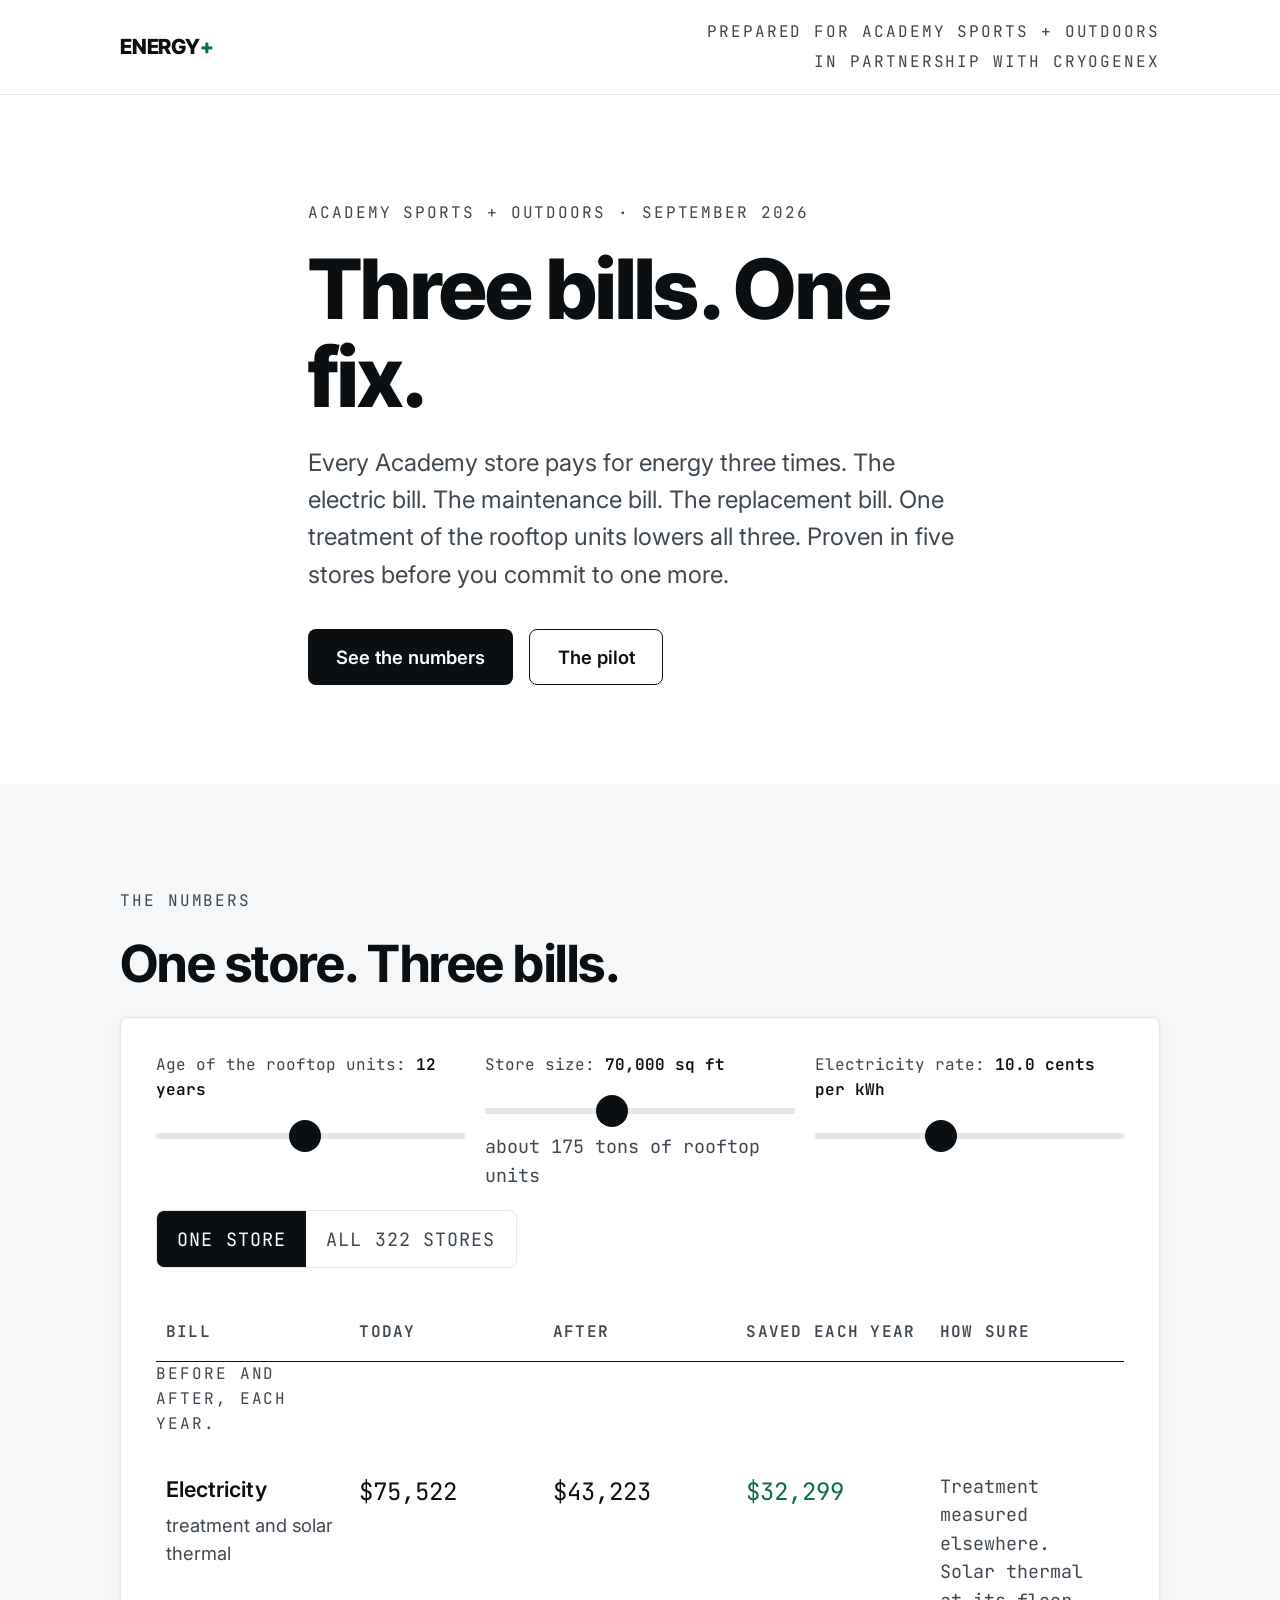
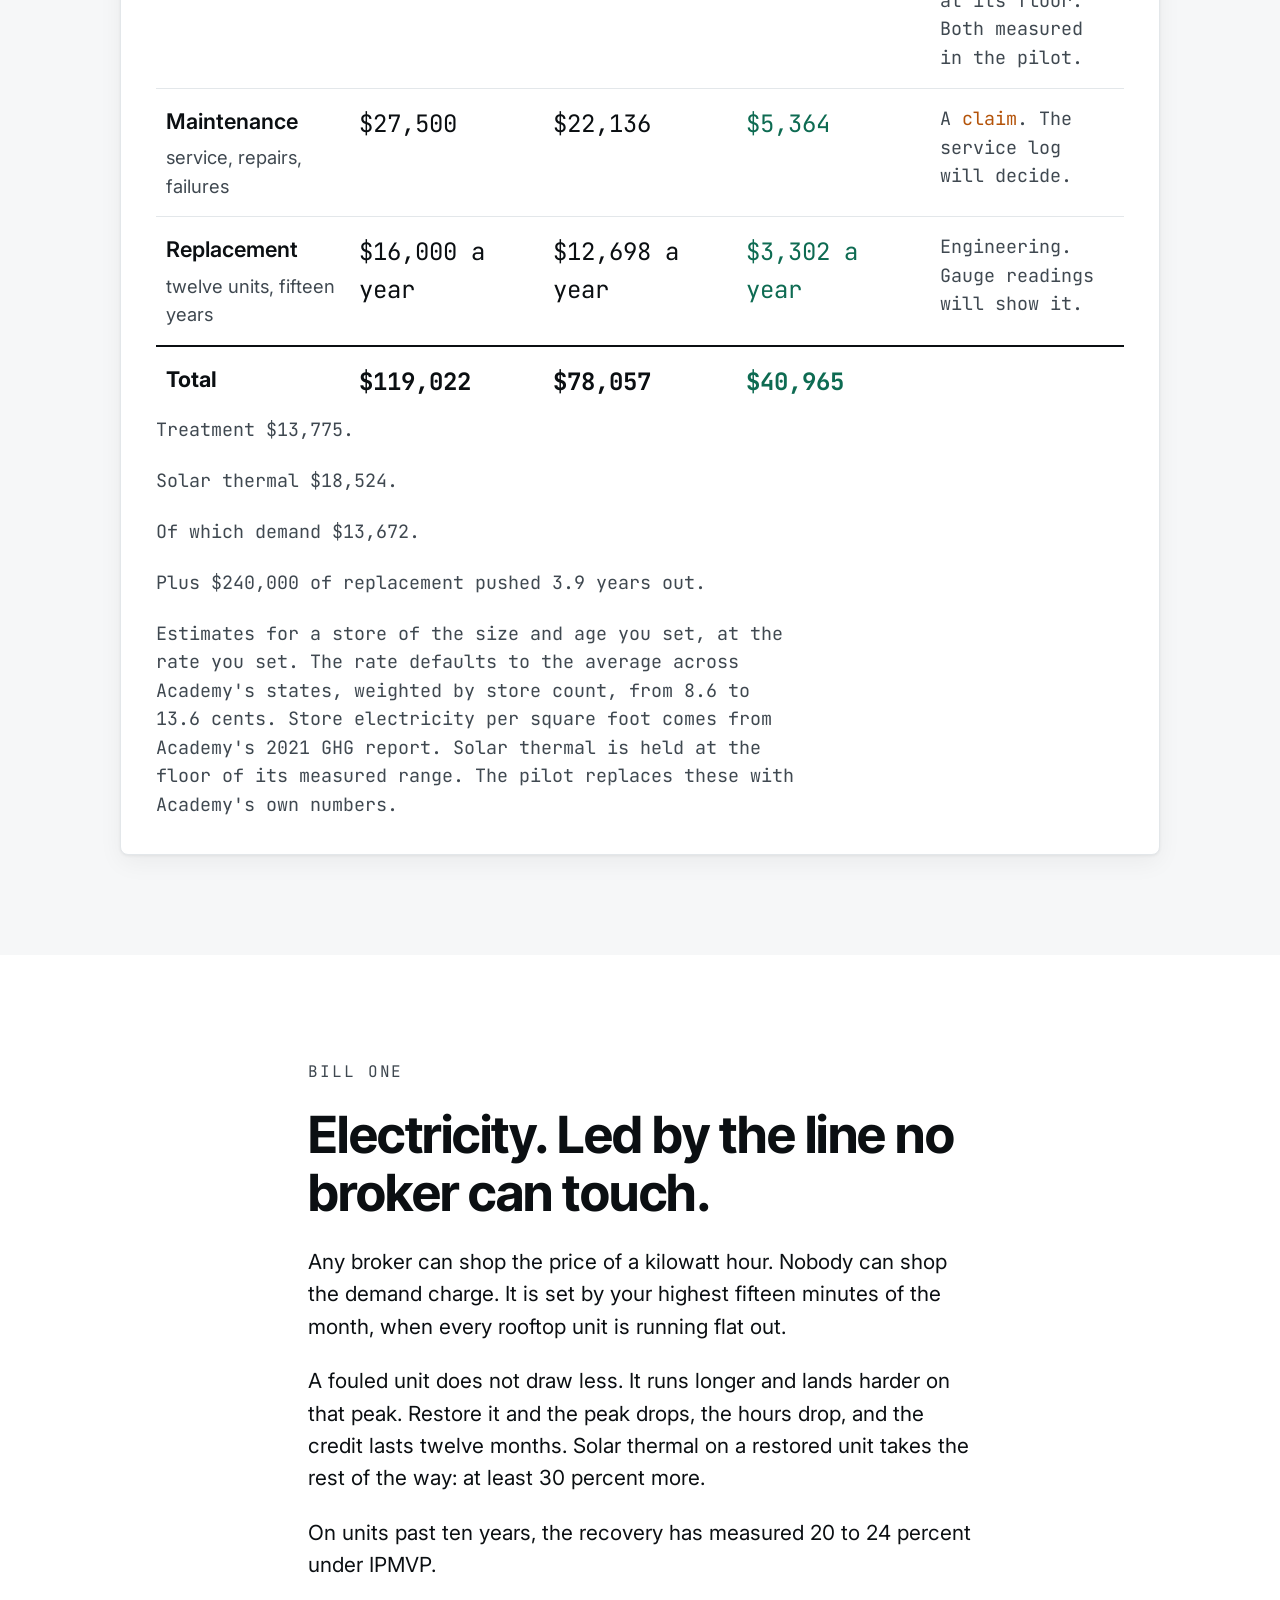
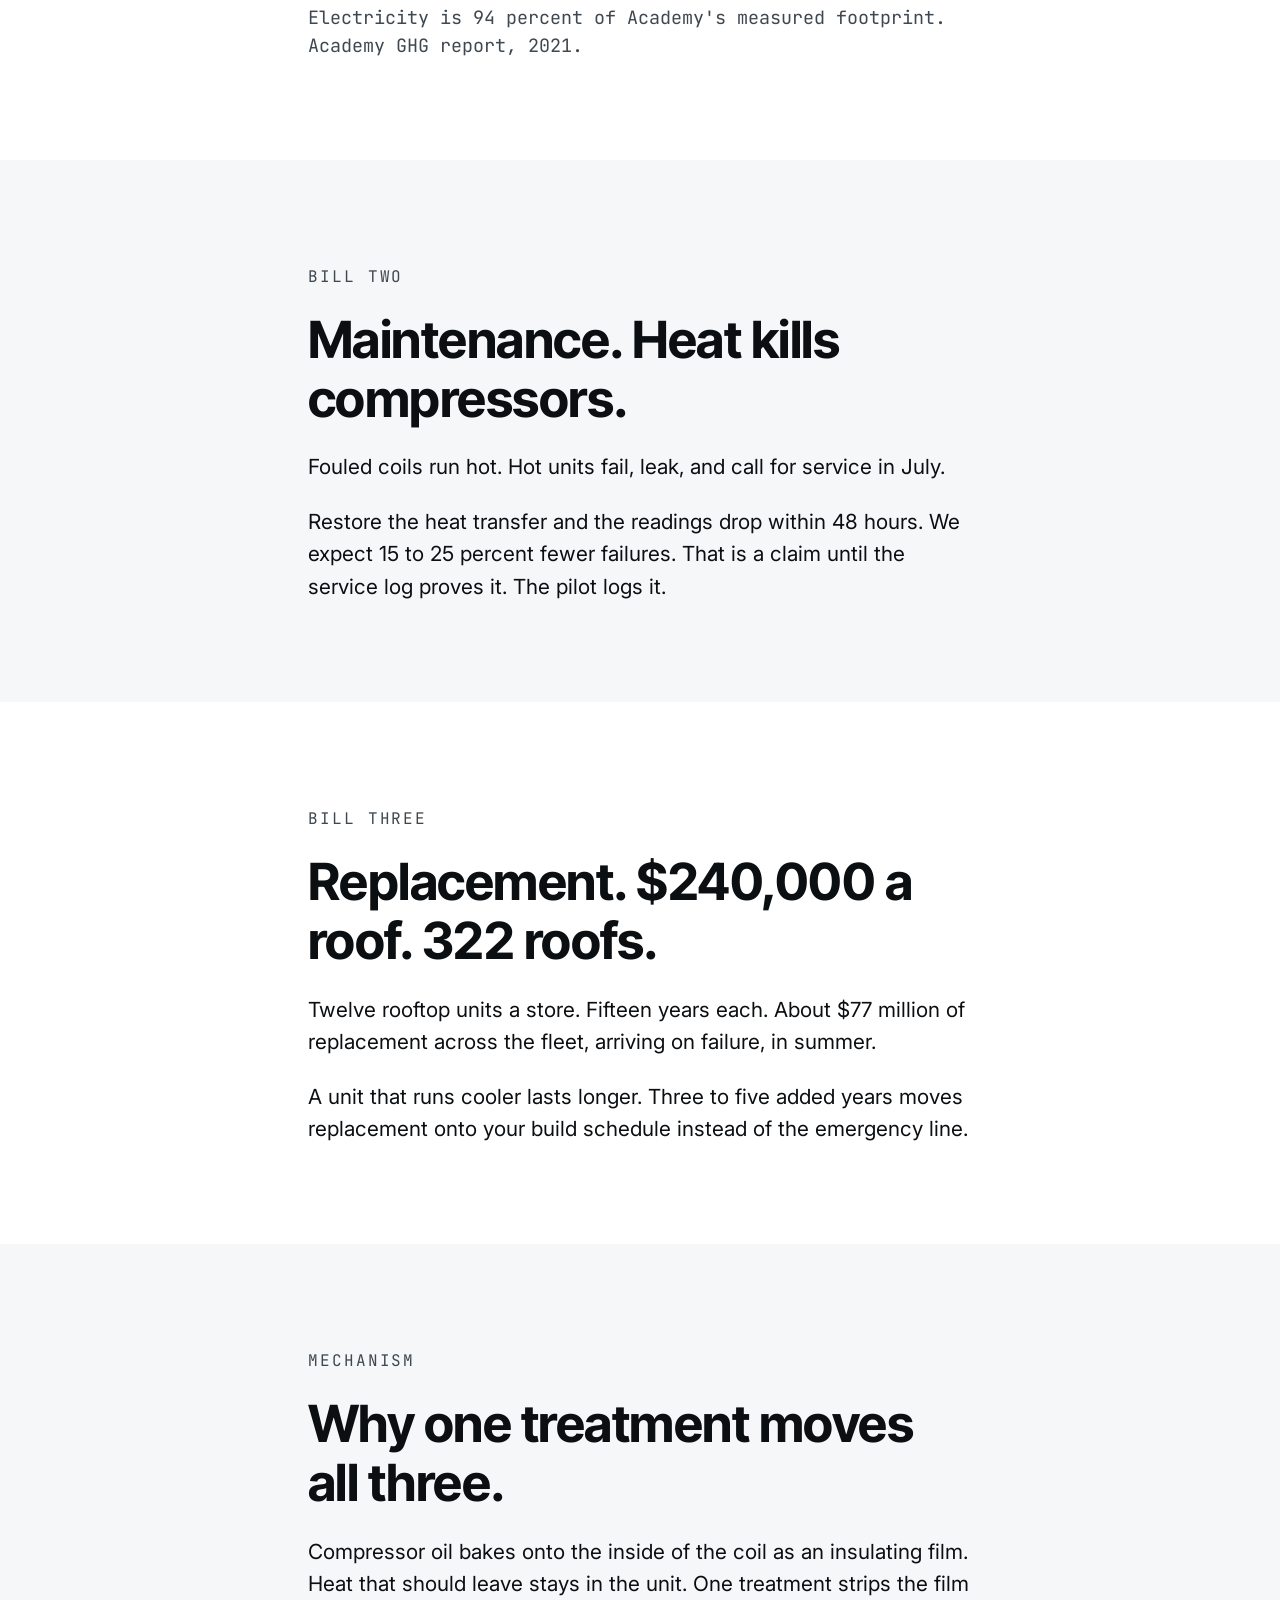
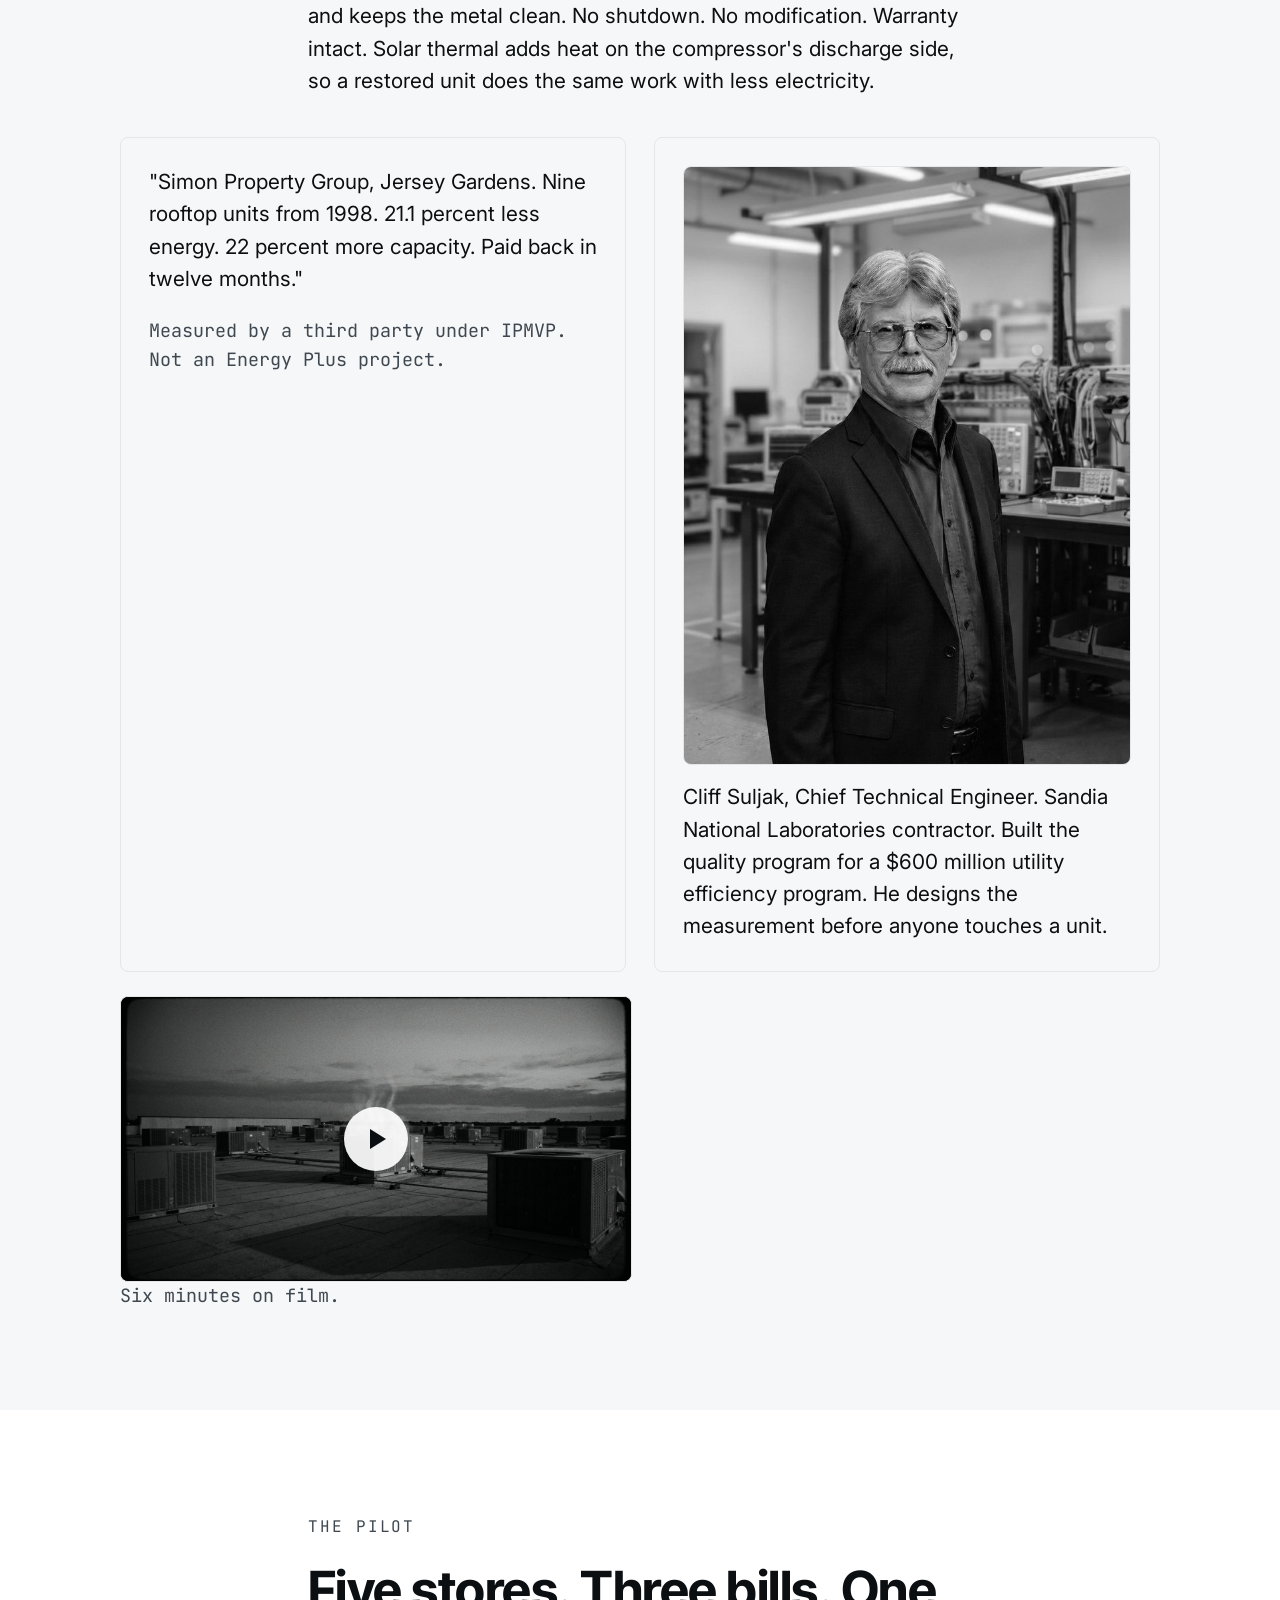
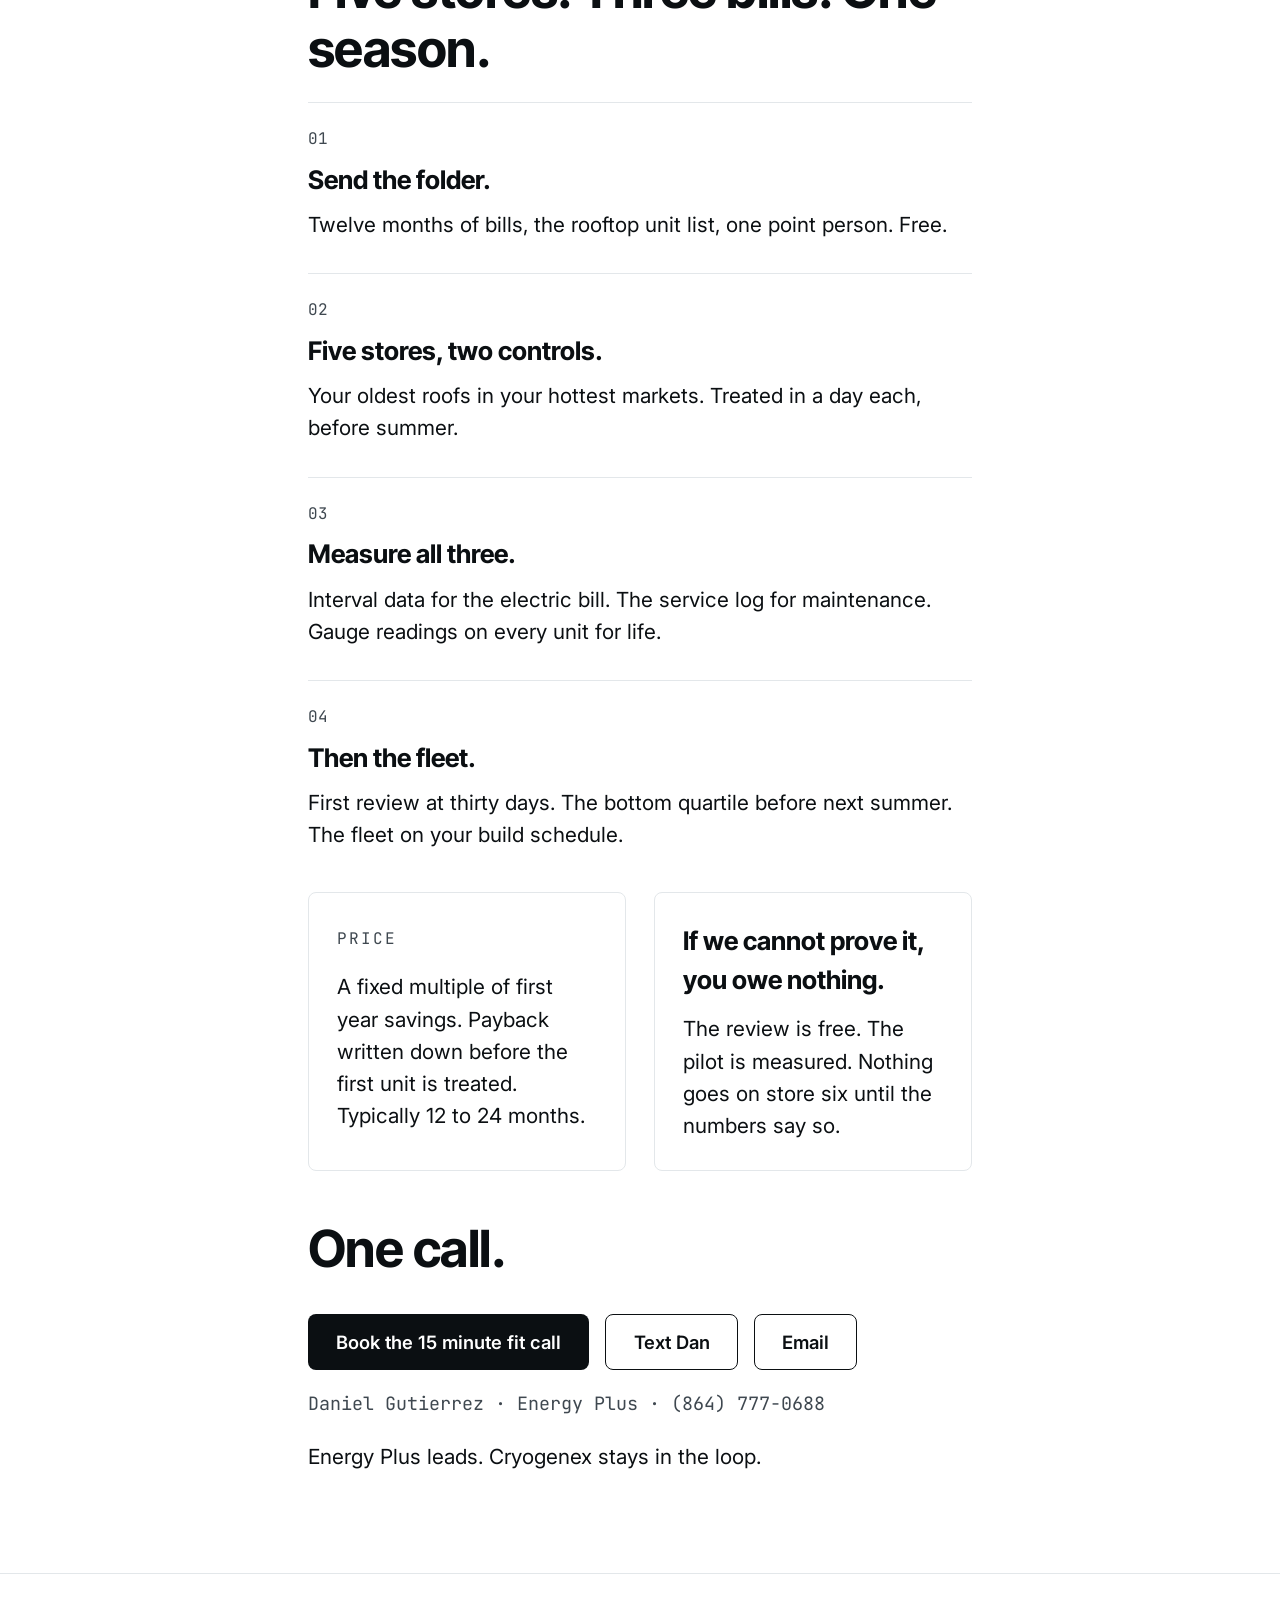
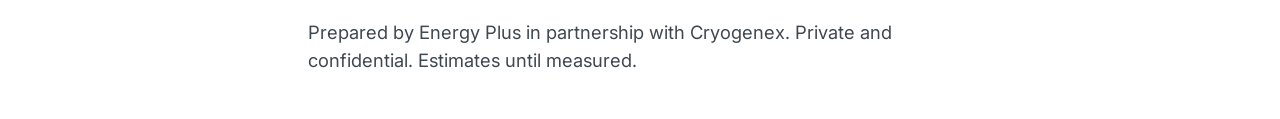
==== commit 2264f371: "Version 4: weighted electricity rate default, wider size range Co-Authored-By: Claude Fable 5.1 <nor" ====
--- a/index.html
+++ b/index.html
@@ -52,12 +52,12 @@
           </div>
           <div class="range-row">
             <label for="sqft">Store size: <span class="range-value mono" id="sqftValue">70,000 sq ft</span></label>
-            <input type="range" id="sqft" min="50000" max="80000" step="1000" value="70000">
+            <input type="range" id="sqft" min="50000" max="100000" step="1000" value="70000">
             <p class="fine" id="tonsValue" style="margin-top:0.6rem;">about 175 tons of rooftop units</p>
           </div>
           <div class="range-row">
-            <label for="rate">Electricity rate: <span class="range-value mono" id="rateValue">10.0 cents per kWh</span></label>
-            <input type="range" id="rate" min="6.0" max="18.0" step="0.5" value="10.0">
+            <label for="rate">Electricity rate: <span class="range-value mono" id="rateValue">10.1 cents per kWh</span></label>
+            <input type="range" id="rate" min="6.0" max="16.0" step="0.5" value="10.1">
           </div>
           <div class="toggle" role="group" aria-label="Scope">
             <button type="button" id="scopeStore" aria-pressed="true">One store</button>
@@ -79,9 +79,9 @@
           <tbody>
             <tr>
               <td class="bill" data-label="Bill">Electricity<span class="bill-sub">treatment and solar thermal</span></td>
-              <td class="num" data-label="Today" id="energyToday">$75,522</td>
-              <td class="num" data-label="After" id="energyAfter">$43,223</td>
-              <td class="num money" data-label="Saved each year" id="energyRec">$32,299</td>
+              <td class="num" data-label="Today" id="energyToday">$75,922</td>
+              <td class="num" data-label="After" id="energyAfter">$43,437</td>
+              <td class="num money" data-label="Saved each year" id="energyRec">$32,485</td>
               <td class="conf" data-label="How sure">Treatment measured elsewhere. Solar thermal at its floor. Both measured in the pilot.</td>
             </tr>
             <tr>
@@ -100,20 +100,20 @@
             </tr>
             <tr class="total">
               <td class="bill" data-label="Bill">Total</td>
-              <td class="num" data-label="Today" id="totalToday">$119,022</td>
-              <td class="num" data-label="After" id="totalAfter">$78,057</td>
-              <td class="num money" data-label="Saved each year" id="totalRec">$40,965</td>
+              <td class="num" data-label="Today" id="totalToday">$119,422</td>
+              <td class="num" data-label="After" id="totalAfter">$78,271</td>
+              <td class="num money" data-label="Saved each year" id="totalRec">$41,151</td>
               <td class="conf" data-label="How sure"></td>
             </tr>
           </tbody>
         </table>
 
-        <p class="fine">Treatment <span id="treatRec">$13,775</span>.</p>
-        <p class="fine">Solar thermal <span id="solarRec">$18,524</span>.</p>
+        <p class="fine">Treatment <span id="treatRec">$13,869</span>.</p>
+        <p class="fine">Solar thermal <span id="solarRec">$18,616</span>.</p>
         <p class="fine">Of which demand <span id="demandRec">$13,672</span>.</p>
         <p class="fine">Plus <span id="deferred">$240,000</span> of replacement pushed <span id="ext">3.9</span> years out.</p>
 
-        <p class="fine">Estimates for a store of the size and age you set, at the rate you set. Store electricity per square foot comes from Academy's 2021 GHG report. Solar thermal is held at the floor of its measured range. The pilot replaces these with Academy's own numbers.</p>
+        <p class="fine">Estimates for a store of the size and age you set, at the rate you set. The rate defaults to the average across Academy's states, weighted by store count, from 8.6 to 13.6 cents. Store electricity per square foot comes from Academy's 2021 GHG report. Solar thermal is held at the floor of its measured range. The pilot replaces these with Academy's own numbers.</p>
       </div>
     </div>
   </section>
@@ -253,7 +253,7 @@
   var DEMAND_RATE = 12;
   var DEMAND_MAX = 0.125;
   var SOLAR = 0.30;
-  var RATE_DEFAULT = 10.0;
+  var RATE_DEFAULT = 10.1;
   var MAINT_PER_SQFT = 27500/70000, MAINT_MAX = 0.20;
   var ROOF_COST_PER_SQFT = 240000/70000, LIFE_YEARS = 15, EXT_MAX = 4;
 
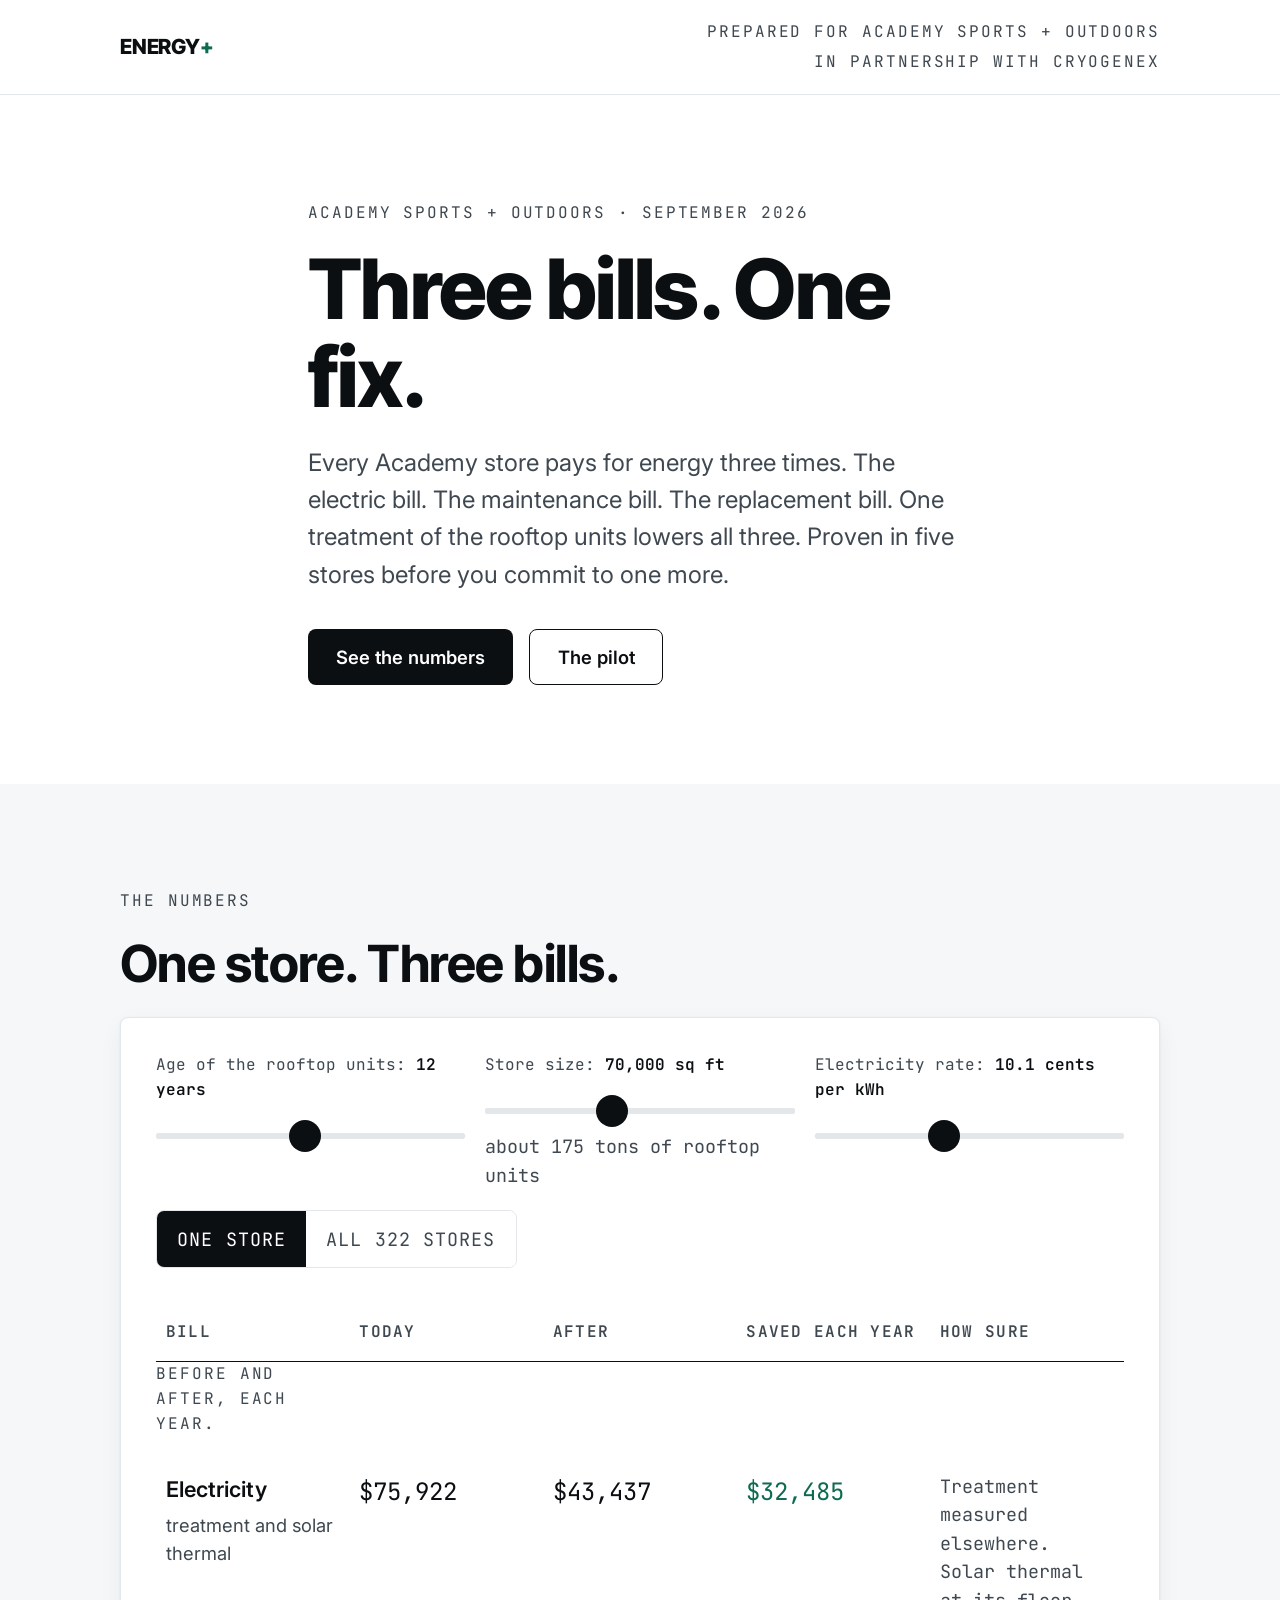
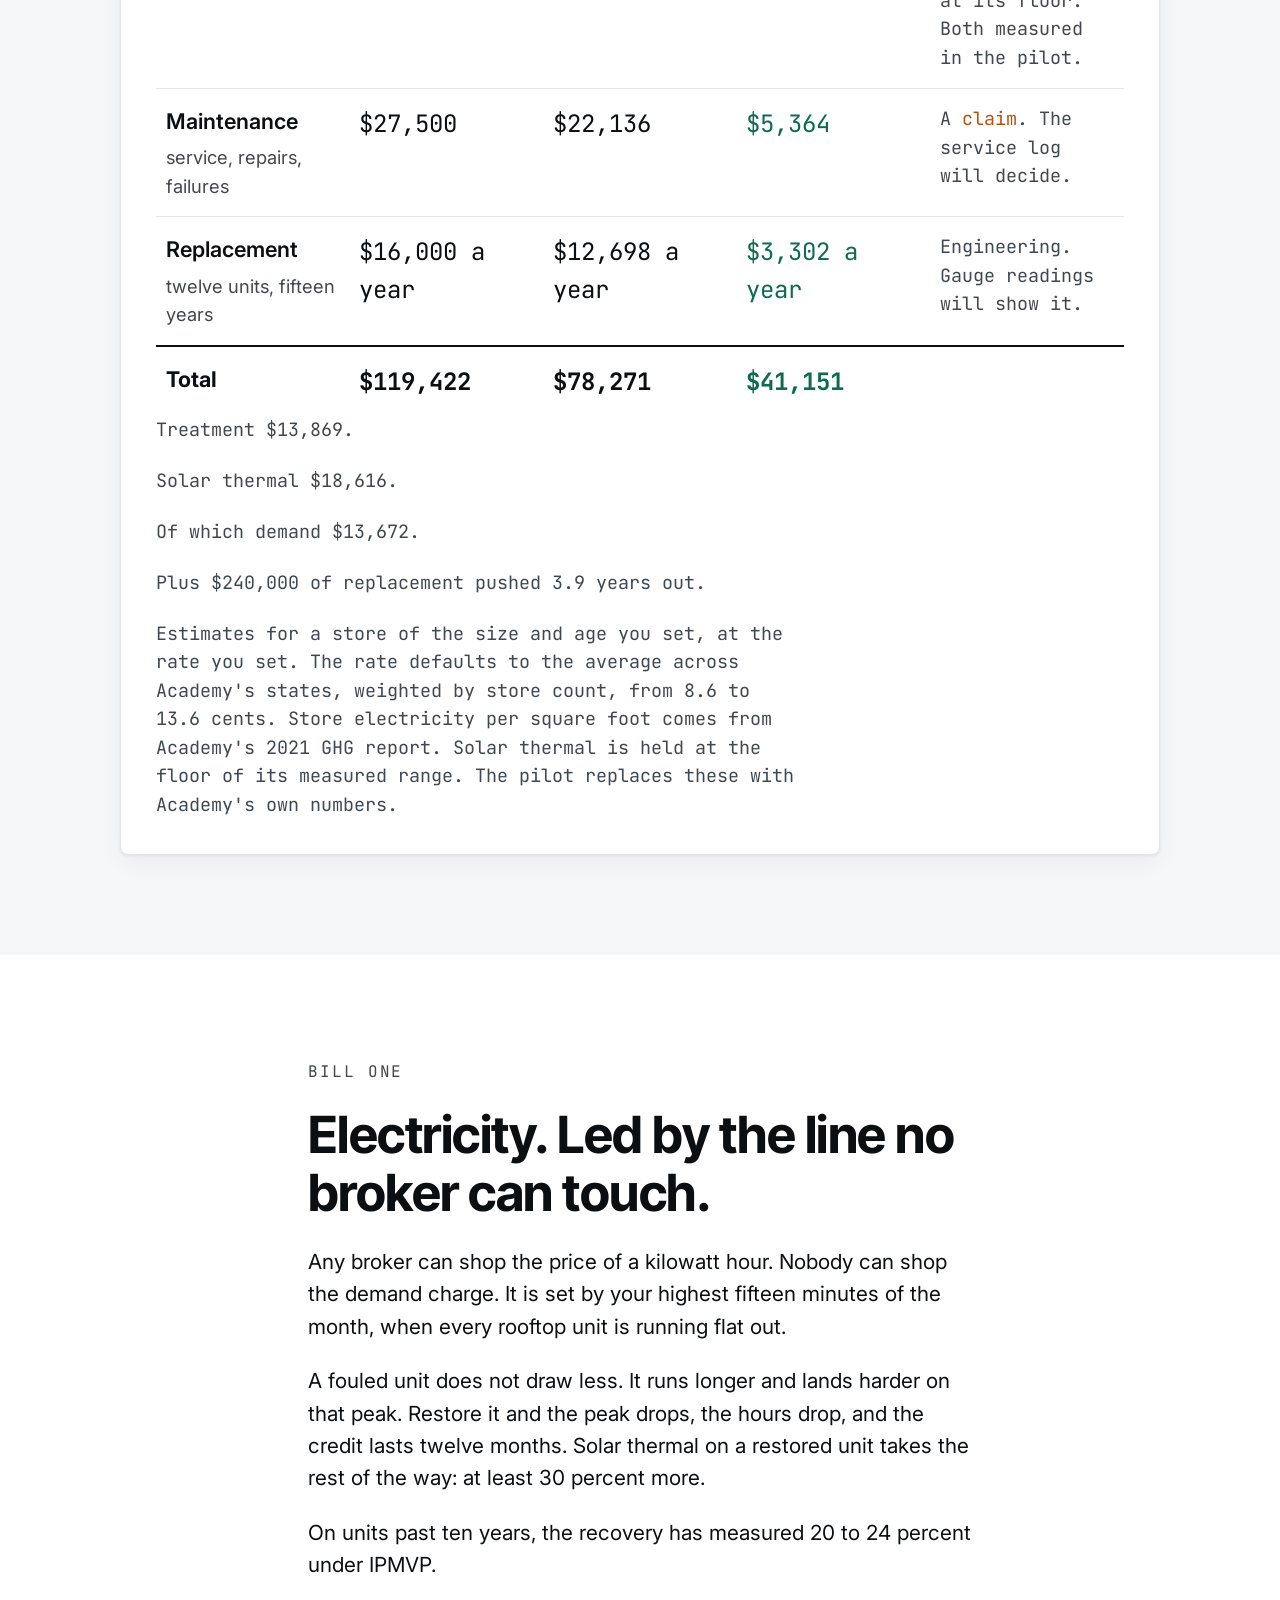
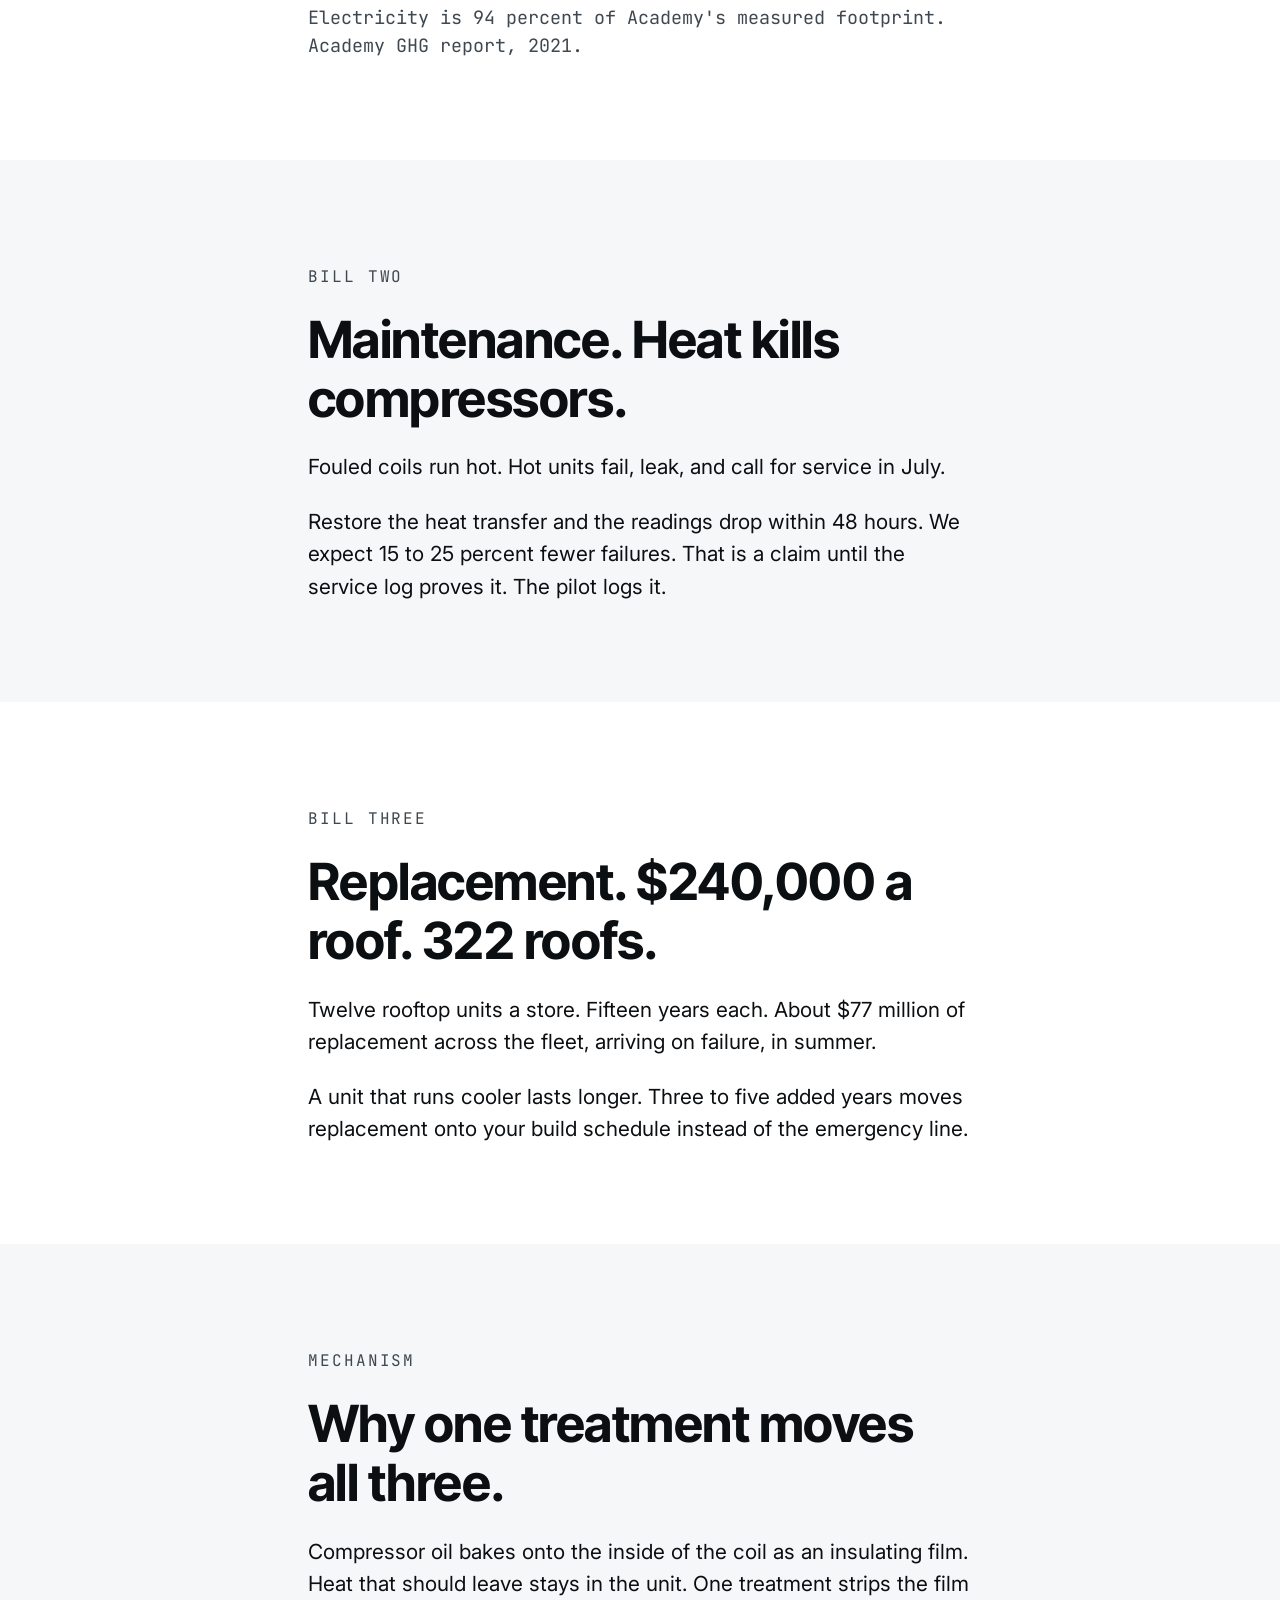
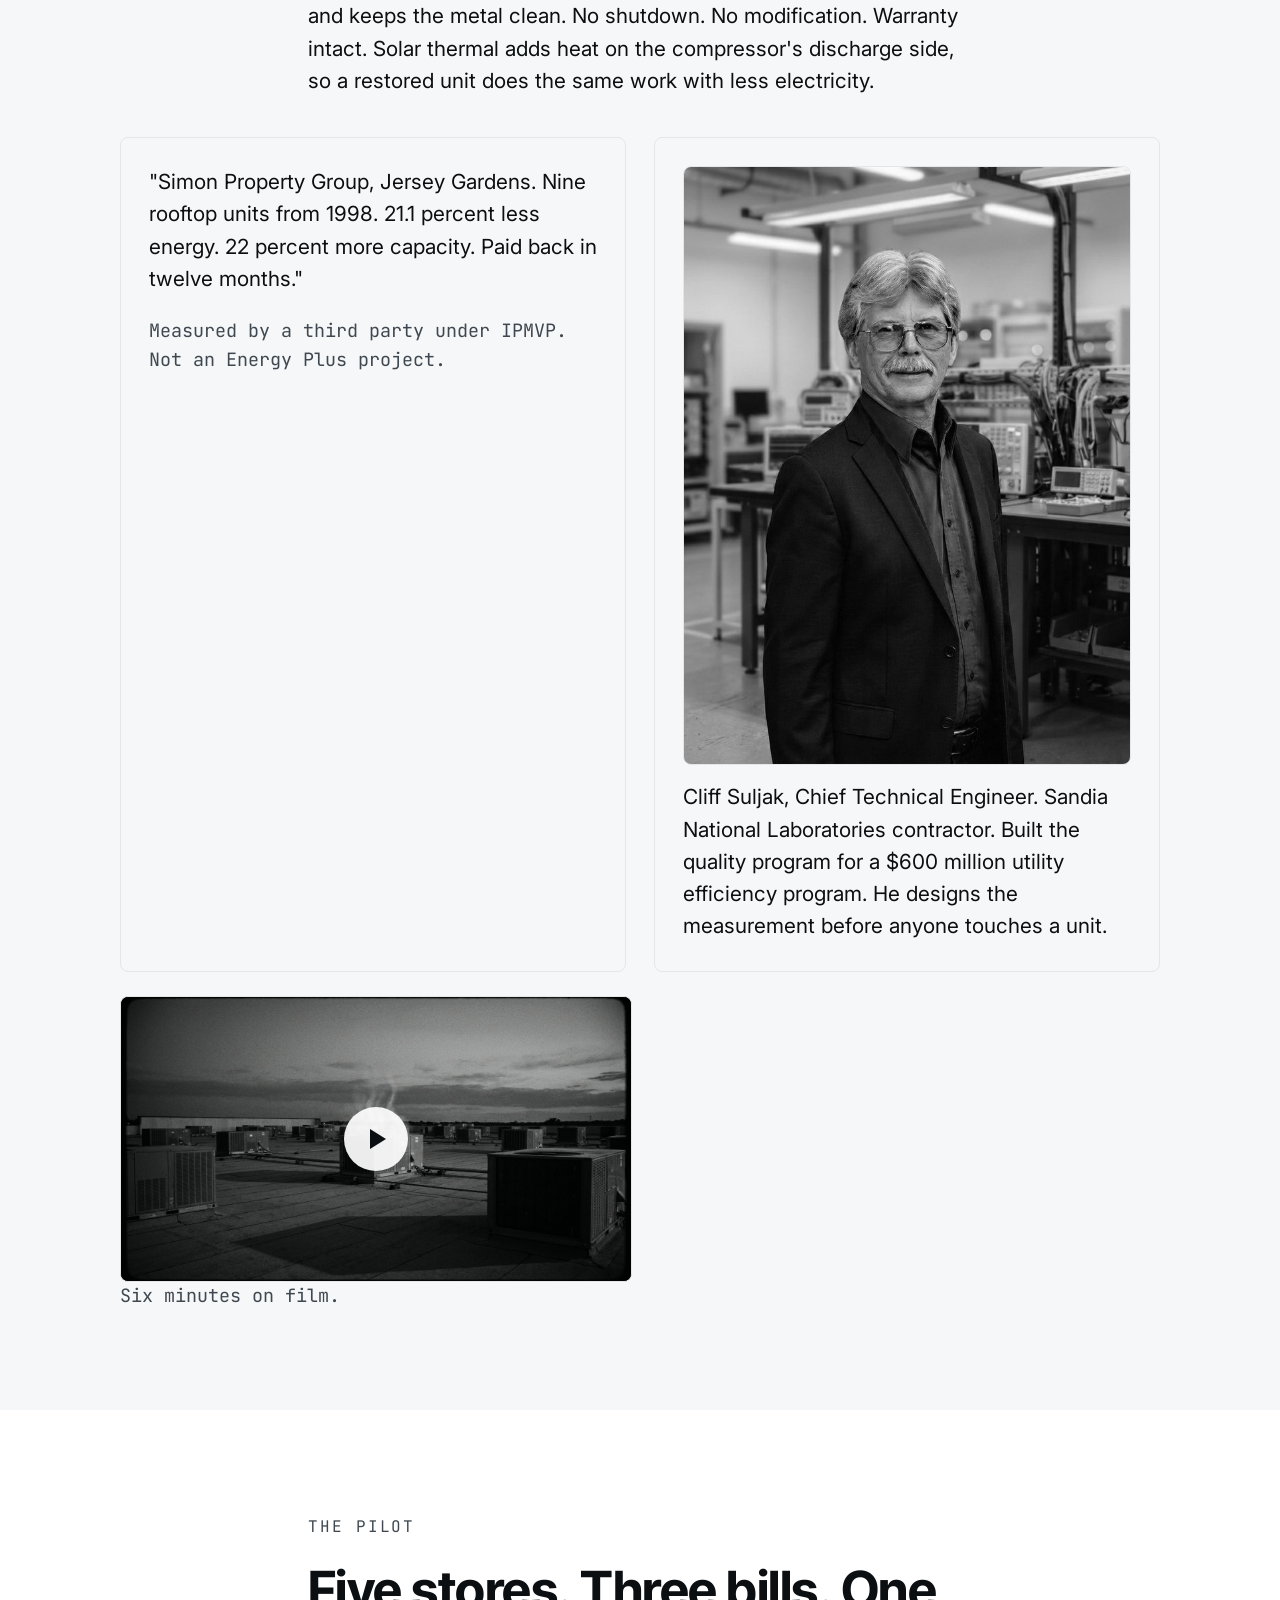
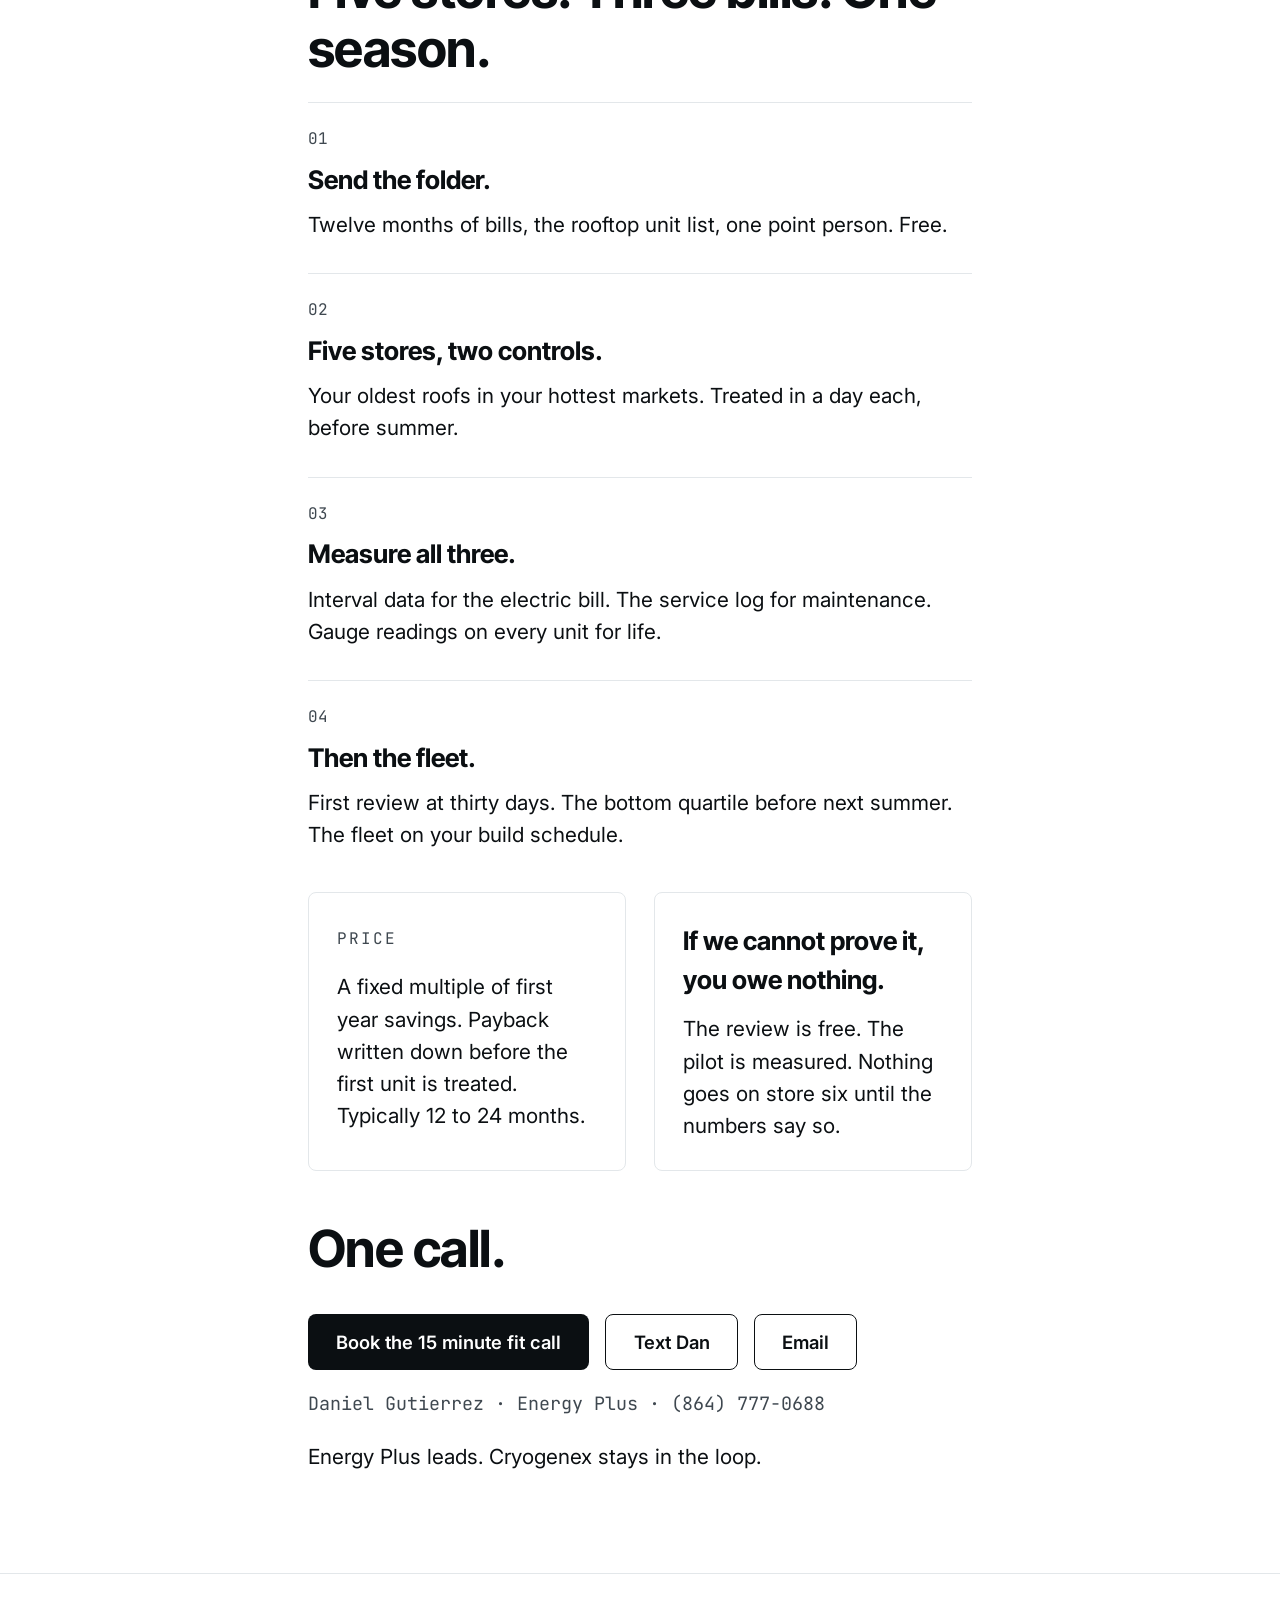
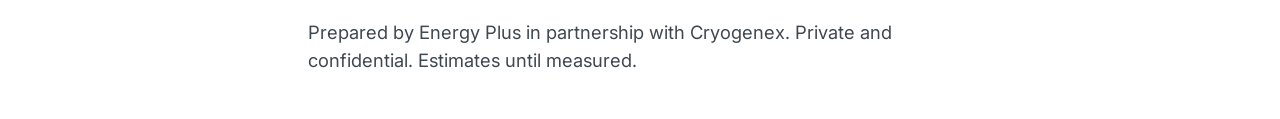
==== commit 9d2616a3: "Rate slider step 0.1 Co-Authored-By: Claude Fable 5.1 <noreply@anthropic.com>" ====
--- a/index.html
+++ b/index.html
@@ -57,7 +57,7 @@
           </div>
           <div class="range-row">
             <label for="rate">Electricity rate: <span class="range-value mono" id="rateValue">10.1 cents per kWh</span></label>
-            <input type="range" id="rate" min="6.0" max="16.0" step="0.5" value="10.1">
+            <input type="range" id="rate" min="6.0" max="16.0" step="0.1" value="10.1">
           </div>
           <div class="toggle" role="group" aria-label="Scope">
             <button type="button" id="scopeStore" aria-pressed="true">One store</button>
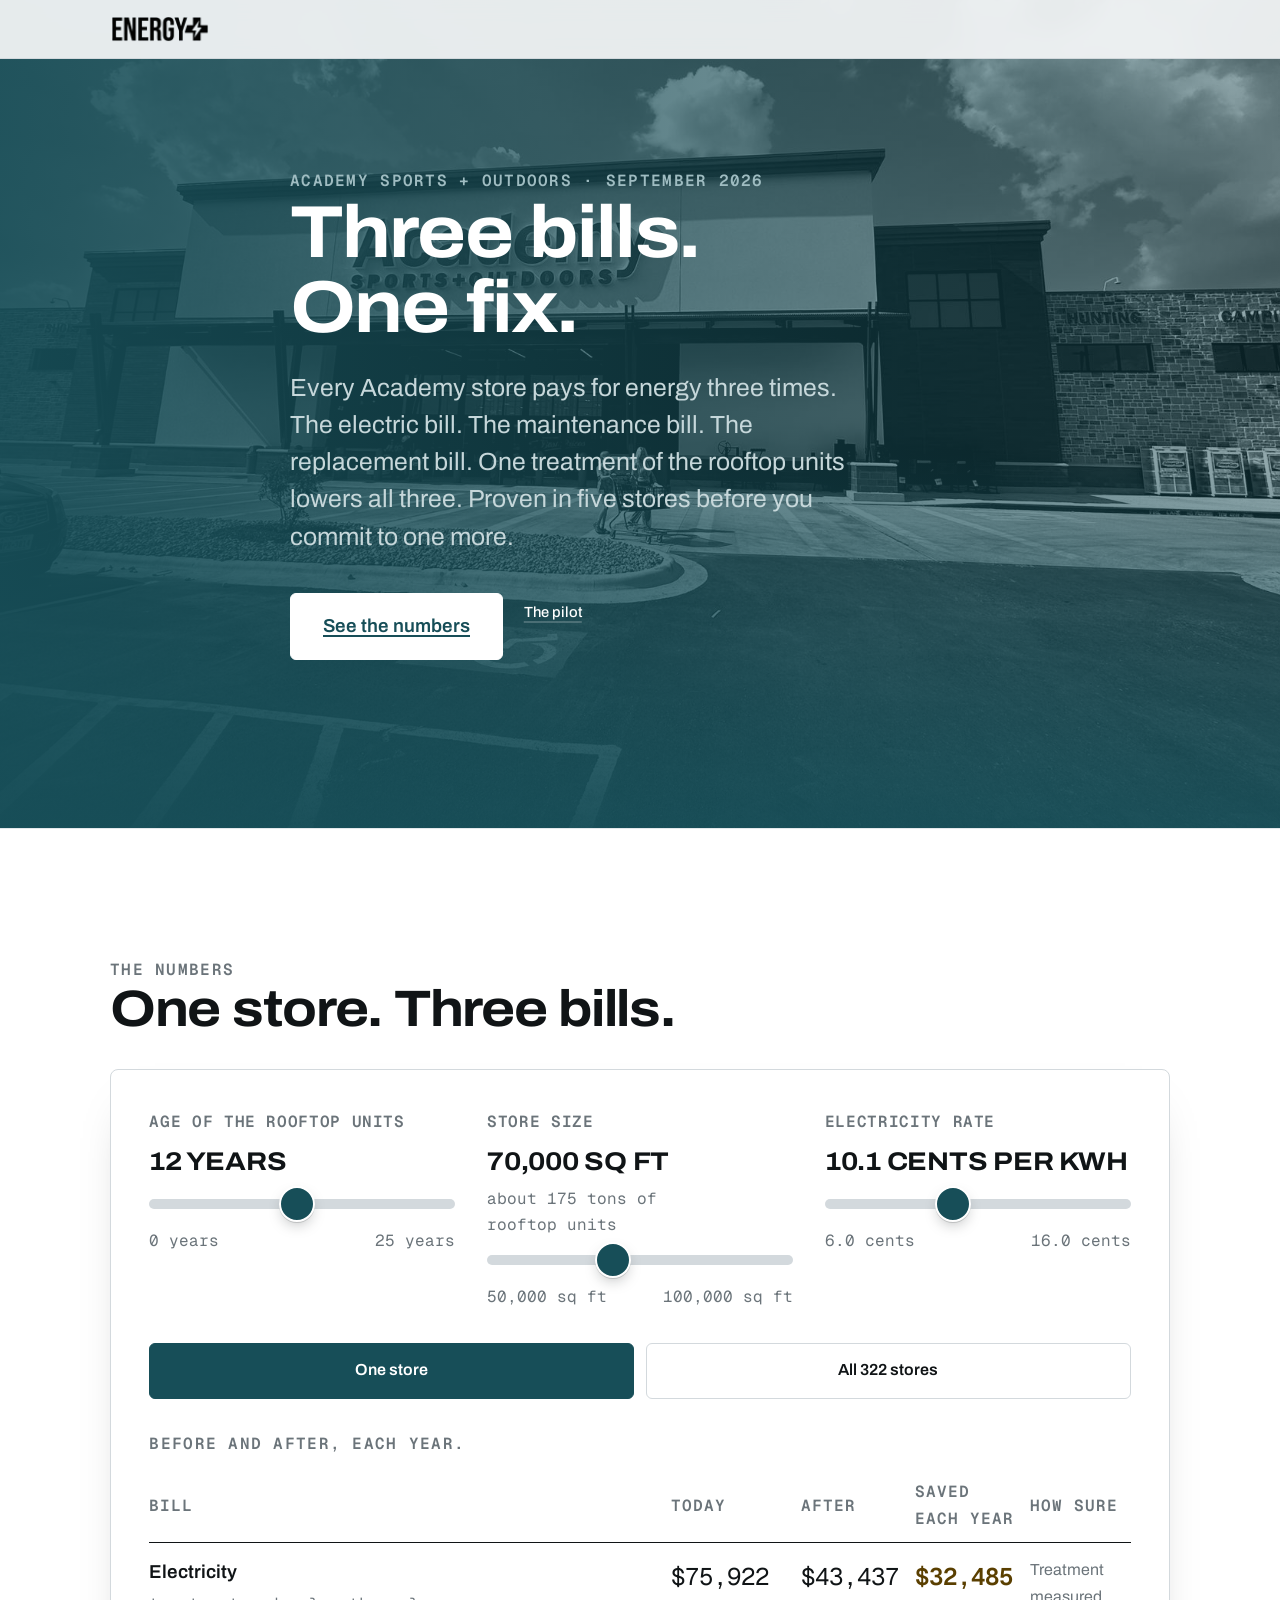
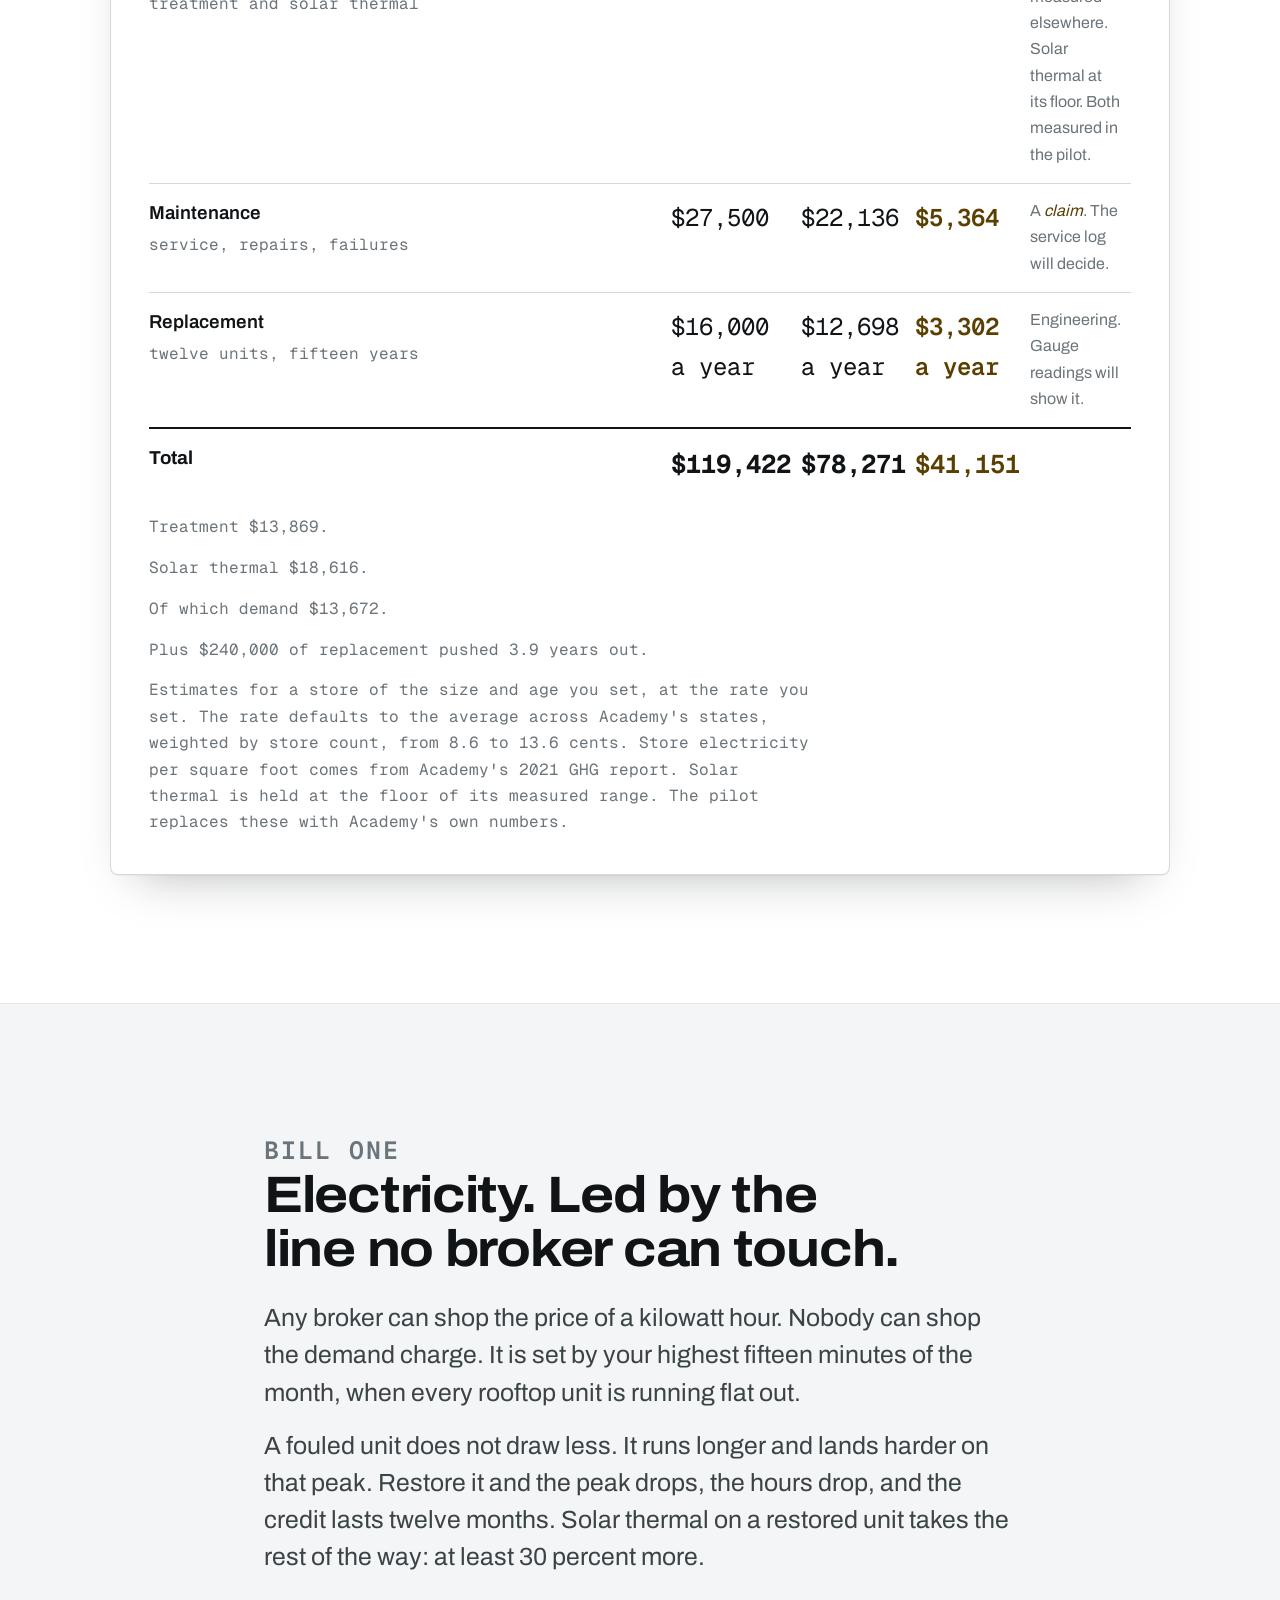
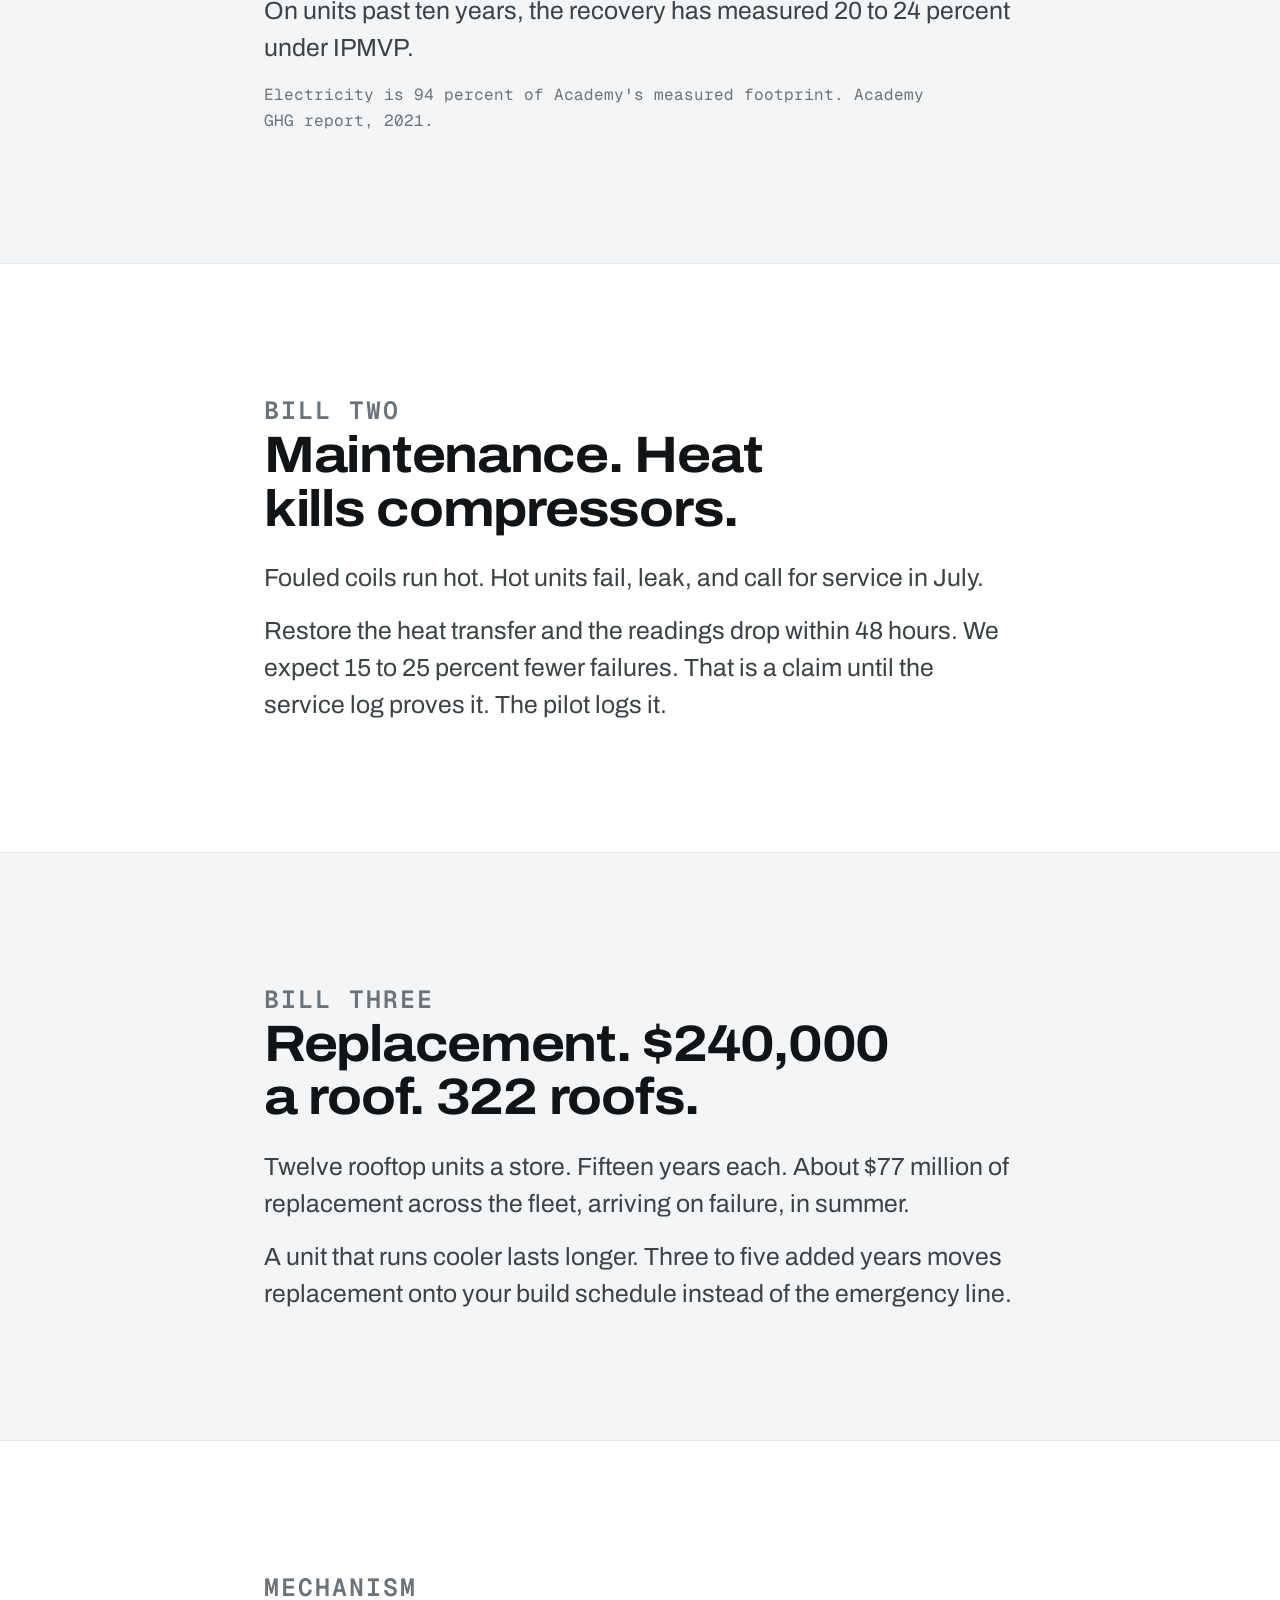
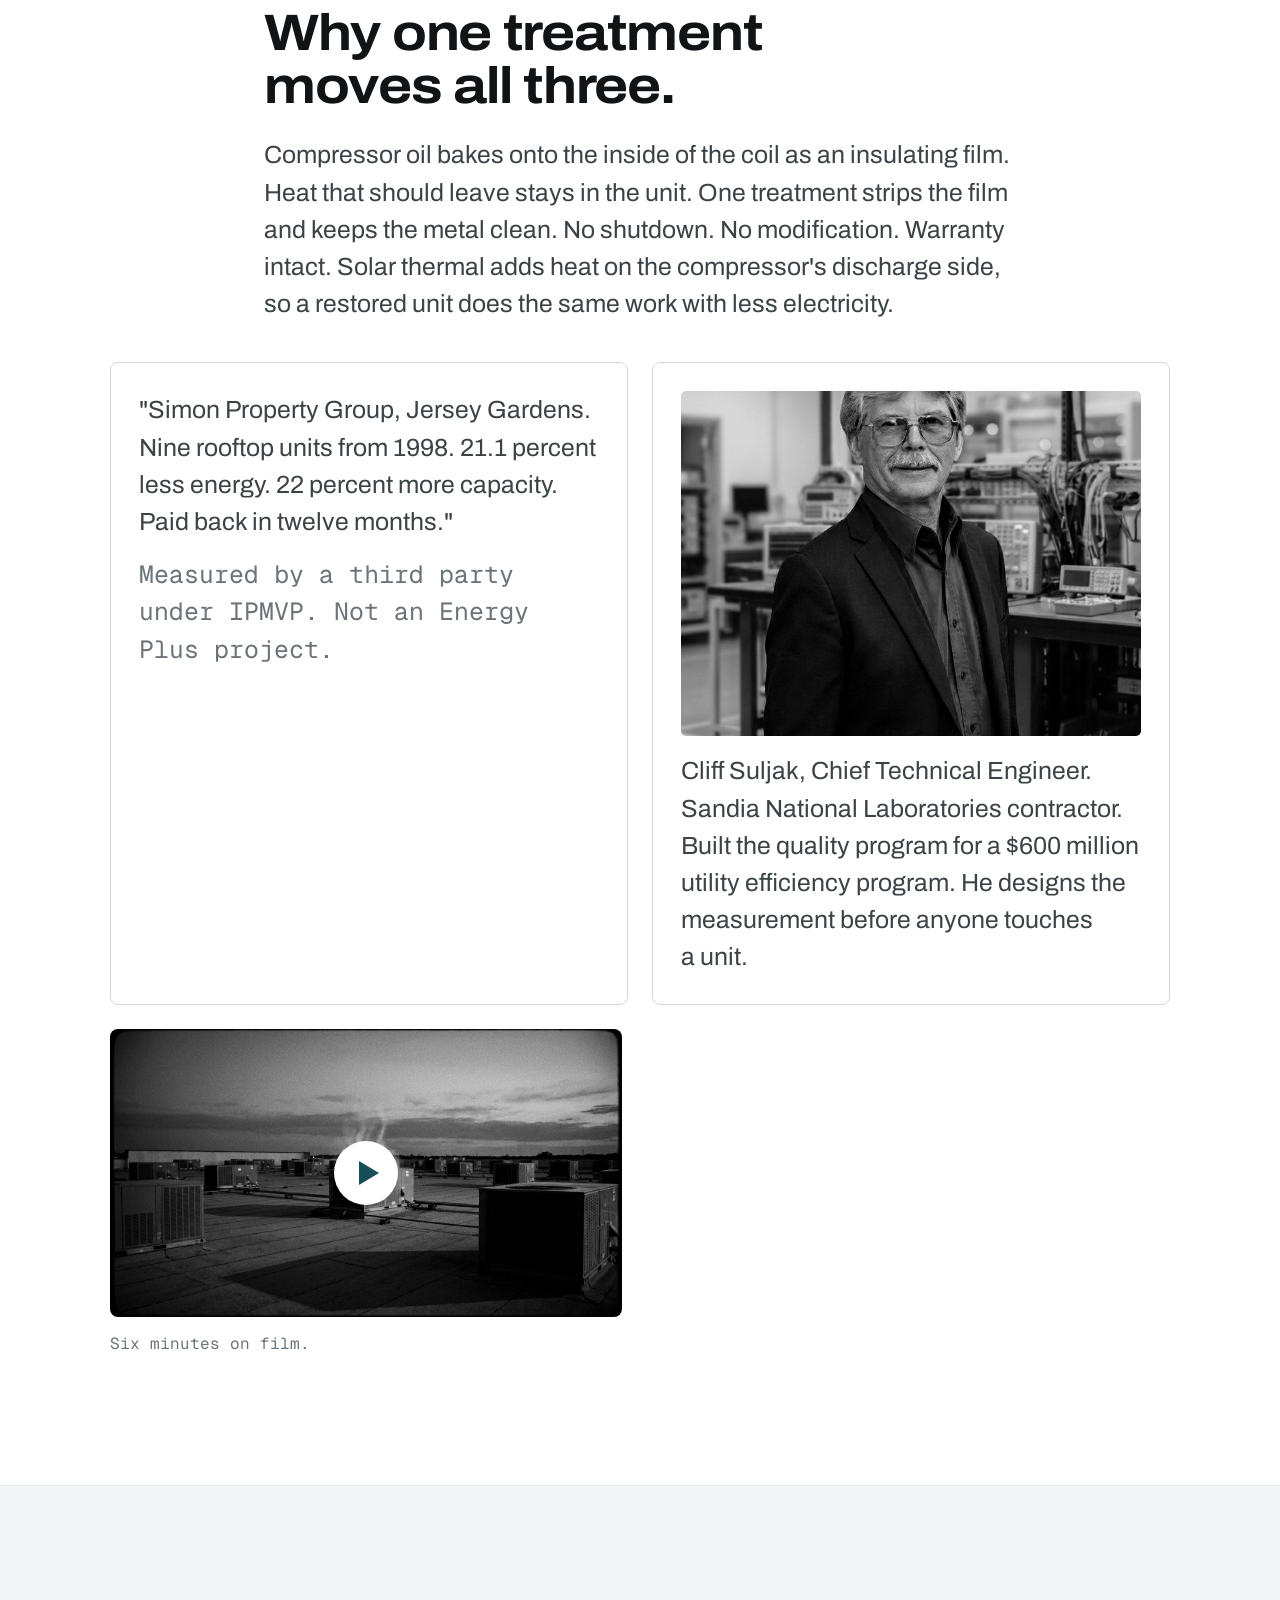
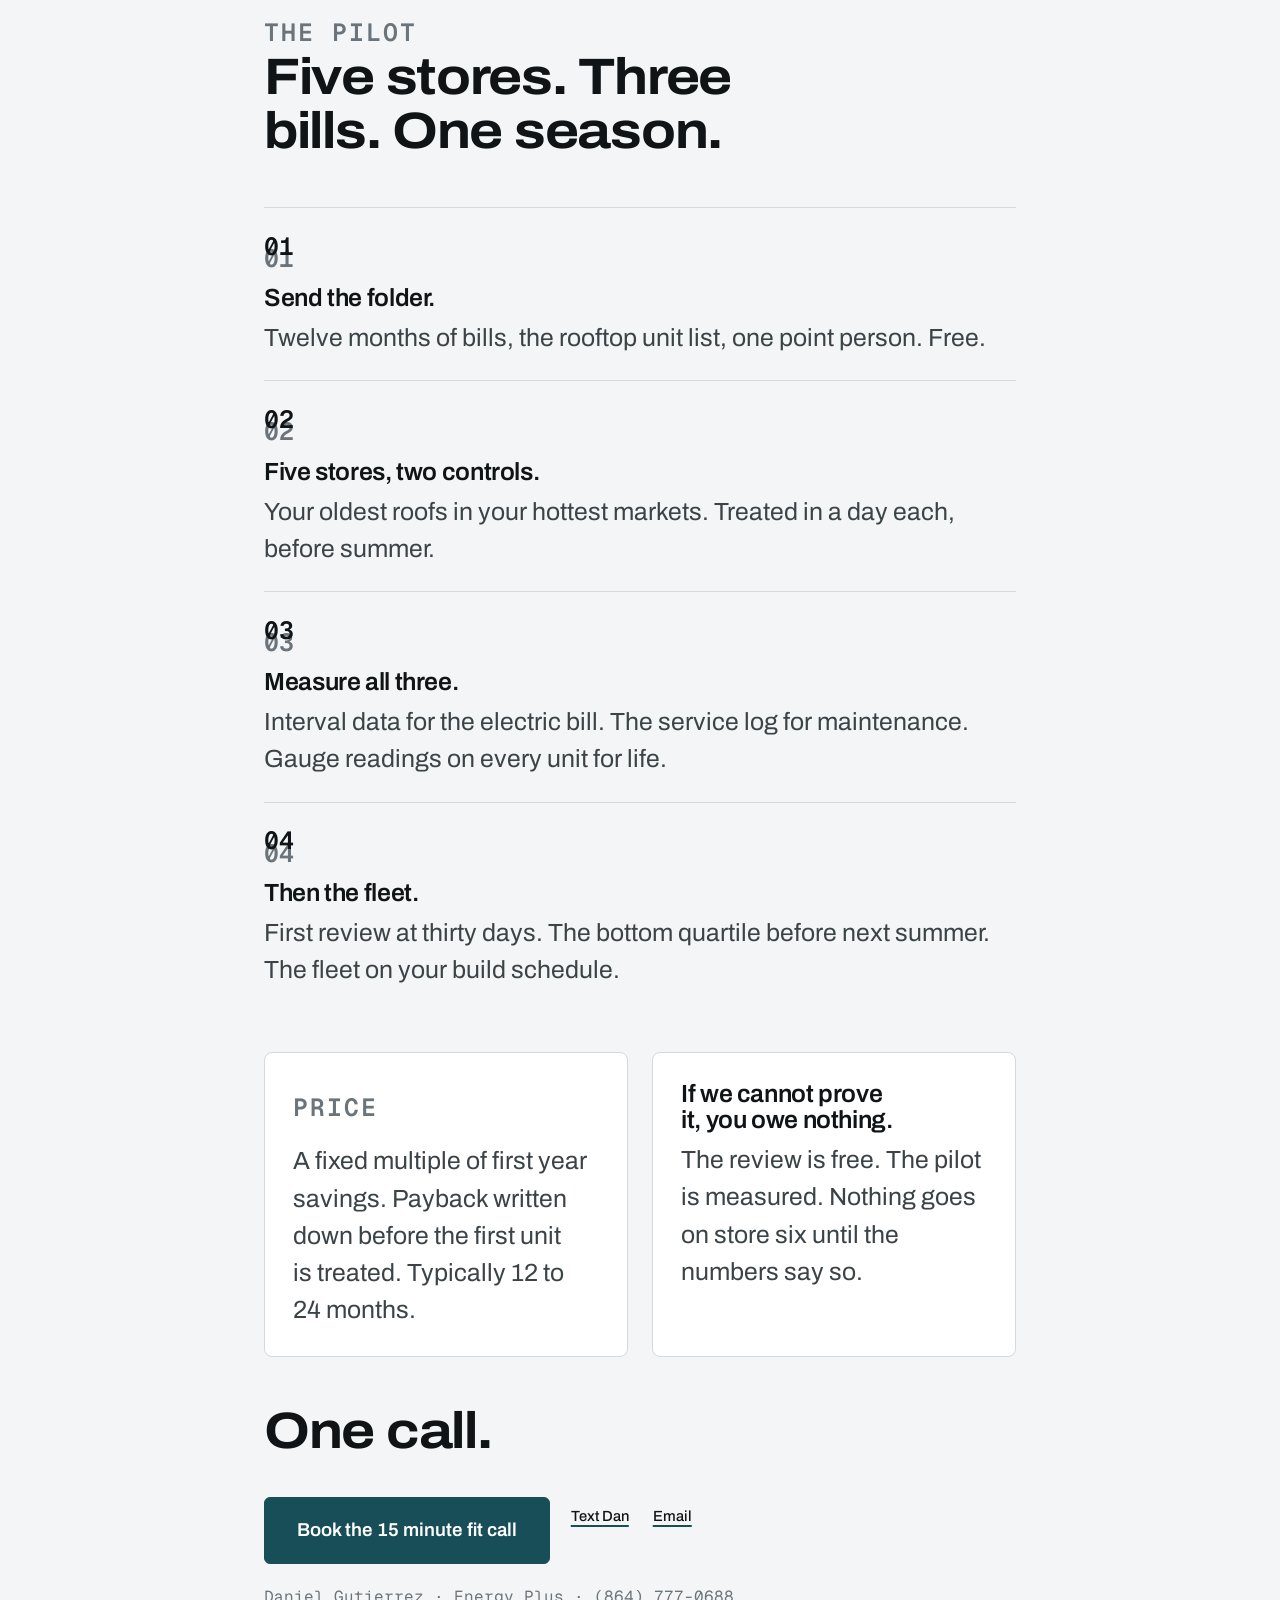
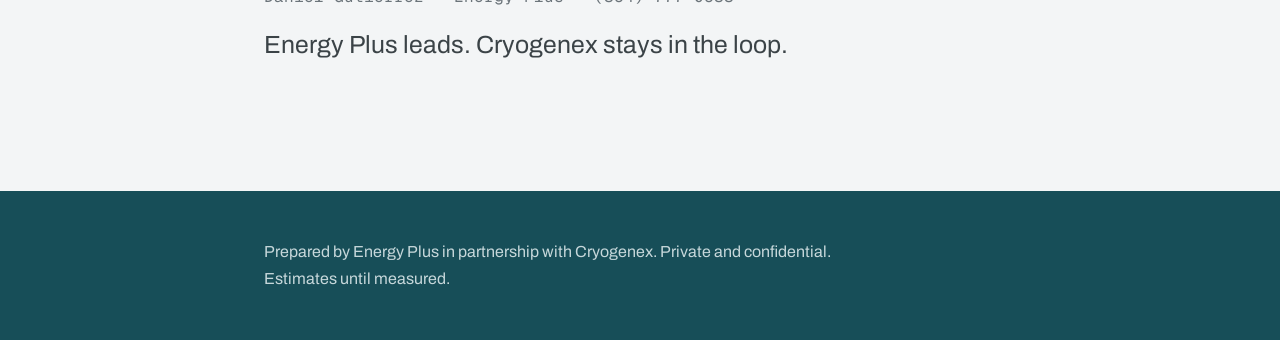
==== commit dee3730f: "Version 5: live site skin, logo, store photo, phone controls Co-Authored-By: Claude Fable 5.1 <norep" ====
--- a/index.html
+++ b/index.html
@@ -6,40 +6,187 @@
 <meta name="robots" content="noindex, nofollow">
 <meta name="description" content="Energy Plus proposal for Academy Sports + Outdoors, prepared in partnership with Cryogenex.">
 <title>Energy Plus · Prepared for Academy Sports + Outdoors</title>
-<link rel="preconnect" href="https://fonts.googleapis.com">
-<link rel="preconnect" href="https://fonts.gstatic.com" crossorigin>
-<link href="https://fonts.googleapis.com/css2?family=Inter+Tight:wght@600;700;800&family=Inter:wght@400;500;600&family=JetBrains+Mono:wght@400;600&display=swap" rel="stylesheet">
-<link rel="stylesheet" href="assets/brand.css?v=20260924c">
+<link rel="stylesheet" href="assets/fonts/report-fonts.css">
+<link rel="stylesheet" href="assets/site.css?v=20260924d">
+<style>
+  /* This page's own widgets only: the roof ledger, its sliders, and the small
+     furniture (bands, cards, toggle, steps, callouts) that assets/site.css does
+     not define. Every value below is a var(--...) from site.css. No literal
+     color or font-family appears past this point. */
+
+  .label {
+    font-family: var(--font-mono); font-size: 1rem; font-weight: 600;
+    letter-spacing: 0.08em; text-transform: uppercase; color: var(--faint);
+  }
+  .hero .label { color: var(--panel-faint); }
+
+  main h2 { font-size: var(--step-3); max-width: 24ch; }
+  main .wrap.narrow p:not(.fine) { font-size: var(--step-1); line-height: 1.5; max-width: 66ch; }
+  main .wrap.narrow p + p { margin-top: 1rem; }
+  main .wrap.narrow h2 + p { margin-top: 1.4rem; }
+
+  .wrap.narrow { max-width: calc(var(--narrow) + 2 * clamp(1.25rem, 4vw, 2.5rem)); }
+
+  .band { padding-block: var(--beat-pad); background: var(--paper); }
+  .band--alt { background: var(--card); border-block: 1px solid var(--rule-soft); }
+
+  .fine { font-family: var(--font-mono); font-size: 1rem; color: var(--faint); margin-top: 0.9rem; }
+  .fine .warn { color: var(--faint); font-style: italic; }
+
+  .btns { display: flex; flex-wrap: wrap; gap: 1.1rem; margin-top: clamp(1.6rem, 3vw, 2.4rem); }
+
+  /* ---------- the ledger card ---------- */
+  .card {
+    background: var(--card); border: 1px solid var(--rule); border-radius: var(--r-card);
+    box-shadow: var(--shadow-card); padding: clamp(1.5rem, 3vw, 2.5rem); margin-top: 2rem;
+  }
+
+  .controls { display: flex; flex-direction: column; gap: 1.5rem; }
+  .controls .range-row label {
+    display: block; font-family: var(--font-mono); font-size: 1rem; font-weight: 600;
+    letter-spacing: 0.04em; text-transform: uppercase; color: var(--faint);
+  }
+  .controls .range-row { border-bottom: 1px solid var(--rule); padding-bottom: 1.5rem; }
+  .range-value { display: block; font-family: var(--font-sans); font-weight: 700; font-stretch: 112%;
+    font-size: 1.6rem; color: var(--ink); margin-top: 0.35rem; letter-spacing: -0.01em; }
+  .range-value.mono { font-family: var(--font-sans); }
+
+  input[type="range"] {
+    -webkit-appearance: none; appearance: none; width: 100%; height: 10px;
+    border-radius: 999px; background: var(--rule); margin-top: 1rem; outline: none;
+  }
+  input[type="range"]::-webkit-slider-thumb {
+    -webkit-appearance: none; appearance: none; width: 36px; height: 36px; border-radius: 50%;
+    background: var(--graphite); border: 2px solid var(--panel-ink);
+    box-shadow: 0 1px 0 rgb(16 20 22 / 0.15), 0 6px 16px -6px rgb(16 20 22 / 0.4);
+    cursor: pointer;
+  }
+  input[type="range"]::-moz-range-thumb {
+    width: 36px; height: 36px; border-radius: 50%; background: var(--graphite);
+    border: 2px solid var(--panel-ink); box-shadow: 0 1px 0 rgb(16 20 22 / 0.15), 0 6px 16px -6px rgb(16 20 22 / 0.4);
+    cursor: pointer;
+  }
+  input[type="range"]::-moz-range-track { height: 10px; border-radius: 999px; background: var(--rule); }
+
+  .range-minmax { display: flex; justify-content: space-between; font-family: var(--font-mono);
+    font-size: 1rem; color: var(--faint); margin-top: 0.6rem; }
+
+  .toggle { display: flex; gap: 0.75rem; }
+  .toggle button {
+    flex: 1; min-height: 56px; border-radius: var(--r-ctrl); border: 1px solid var(--rule);
+    background: var(--card); color: var(--ink); font-family: var(--font-sans); font-weight: 600;
+    font-size: 1rem;
+  }
+  .toggle button[aria-pressed="true"] { background: var(--graphite); color: var(--panel-ink); border-color: var(--graphite); }
+
+  .ledger-table { width: 100%; border-collapse: collapse; margin-top: 2rem; }
+  .ledger-table caption { text-align: left; font-family: var(--font-mono); font-size: 1rem;
+    letter-spacing: 0.08em; text-transform: uppercase; color: var(--faint); margin-bottom: 0.8rem; }
+  .ledger-table th { text-align: left; font-family: var(--font-mono); font-size: 1rem;
+    letter-spacing: 0.06em; text-transform: uppercase; color: var(--faint); font-weight: 600;
+    border-bottom: 1px solid var(--ink); padding: 0.6rem 0.6rem 0.6rem 0; }
+  .ledger-table td { padding: 0.9rem 0.6rem 0.9rem 0; border-bottom: 1px solid var(--rule); vertical-align: top; }
+  .ledger-table .bill { font-weight: 600; color: var(--ink); }
+  .ledger-table .bill-sub { display: block; font-family: var(--font-mono); font-weight: 400;
+    font-size: 1rem; color: var(--faint); margin-top: 0.2rem; }
+  .ledger-table .num { font-family: var(--font-mono); font-size: 1.5rem; color: var(--ink);
+    font-variant-numeric: tabular-nums; }
+  .ledger-table .num.money { color: var(--amber-ink); font-weight: 600; }
+  .ledger-table .conf { font-size: 1rem; color: var(--faint); max-width: 22ch; }
+  .ledger-table .conf .warn { color: var(--amber-ink); font-style: italic; }
+  .ledger-table tr.total td { border-top: 2px solid var(--ink); border-bottom: 0; font-weight: 700; }
+  .ledger-table tr.total .num { font-size: 1.6rem; }
+
+  /* ---------- page furniture reused across the bill/why/pilot sections ---------- */
+  .grid { display: grid; gap: 1.5rem; }
+  .grid--2 { grid-template-columns: 1fr; }
+  @media (min-width: 700px) { .grid--2 { grid-template-columns: 1fr 1fr; } }
+
+  .plain-card { background: var(--card); border: 1px solid var(--rule); border-radius: var(--r-card);
+    padding: clamp(1.25rem, 2.5vw, 1.75rem); }
+  .plain-card p { font-size: var(--step-1); line-height: 1.5; }
+  .plain-card .fine { margin-top: 1rem; }
+  .photo img { border-radius: calc(var(--r-card) - 3px); filter: grayscale(1) contrast(1.05); aspect-ratio: 4 / 3; object-fit: cover; }
+
+  .film { position: relative; border-radius: var(--r-card); overflow: hidden; cursor: pointer; }
+  .film img { aspect-ratio: 16 / 9; object-fit: cover; filter: grayscale(1) contrast(1.05); }
+  .film .play { position: absolute; inset: 0; display: grid; place-items: center; }
+  .film .play span { display: block; width: 64px; height: 64px; border-radius: 50%;
+    background: var(--panel-ink); position: relative; }
+  .film .play span::after { content: ""; position: absolute; top: 50%; left: 54%; transform: translate(-50%, -50%);
+    border-style: solid; border-width: 12px 0 12px 20px; border-color: transparent transparent transparent var(--graphite); }
+  .film iframe { width: 100%; aspect-ratio: 16 / 9; border-radius: var(--r-card); }
+
+  .steps { list-style: none; margin-top: clamp(1.8rem, 4vw, 3rem); padding: 0; counter-reset: step; }
+  .steps > li { border-top: 1px solid var(--rule); padding: 1.5rem 0; }
+  .step-num { font-family: var(--font-mono); font-weight: 600; font-size: var(--step-1); color: var(--faint); }
+  .steps h3 { font-size: var(--step-1); margin-top: 0.5rem; }
+  .steps p { margin-top: 0.5rem; font-size: 1rem; }
+
+  .callout { background: var(--card); border: 1px solid var(--rule); border-radius: var(--r-card);
+    padding: clamp(1.25rem, 2.5vw, 1.75rem); }
+  .callout p { font-size: 1rem; margin-top: 0.5rem; }
+  .callout h3 { font-size: var(--step-1); }
+
+  footer.site { padding-block: 3rem; background: var(--graphite); color: var(--panel-body); }
+  footer.site p { font-size: 1rem; }
+
+  /* ---------- hero copy on the store photo ---------- */
+  /* .hero is display:grid with a single implicit column; without min-width:0
+     the child refuses to shrink below its content's intrinsic width and
+     overflows the viewport, the same reason root's own hero always wraps its
+     content in .hero__grid (which sets this same rule on its children). */
+  .hero__in { min-width: 0; }
+  .hero__copy .btns { margin-top: clamp(1.6rem, 3vw, 2.4rem); }
+
+  /* desktop keeps the row layout; same thumb and track styling as phone */
+  @media (min-width: 720px) {
+    .controls { flex-direction: row; flex-wrap: wrap; gap: 2rem; }
+    .controls .range-row { flex: 1 1 260px; border-bottom: 0; padding-bottom: 0; }
+    .toggle { flex-basis: 100%; }
+  }
+
+  /* ---------- phone layout of the ledger controls ---------- */
+  @media (max-width: 719.9px) {
+    .controls { gap: 1.5rem; }
+    .card { padding: 1.25rem; }
+  }
+</style>
 </head>
 <body>
 
-<header class="site">
-  <div class="wrap">
-    <div class="wordmark">ENERGY<span class="plus">+</span></div>
-    <div class="header-meta">
-      <span class="label">Prepared for Academy Sports + Outdoors</span>
-      <span class="label">In partnership with Cryogenex</span>
-    </div>
+<header class="head" id="head">
+  <div class="wrap head__in">
+    <a class="head__mark" href="#top" aria-label="Energy Plus, home"><img src="assets/img/energy-plus-logo.png" alt="Energy Plus" width="104" height="30"></a>
   </div>
 </header>
 
 <main>
 
   <!-- 1. Hero -->
-  <section class="band section" id="hero">
-    <div class="wrap narrow">
-      <p class="label">Academy Sports + Outdoors · September 2026</p>
-      <h1>Three bills. One fix.</h1>
-      <p class="lede">Every Academy store pays for energy three times. The electric bill. The maintenance bill. The replacement bill. One treatment of the rooftop units lowers all three. Proven in five stores before you commit to one more.</p>
-      <div class="btns">
-        <a class="btn btn--solid" href="#ledger">See the numbers</a>
-        <a class="btn btn--ghost" href="#pilot">The pilot</a>
+  <section class="hero" id="top" aria-labelledby="hero-h">
+    <div class="hero__media" aria-hidden="true">
+      <picture>
+        <source media="(max-width: 719px)" srcset="assets/img/hero-store-mobile.jpg">
+        <img src="assets/img/hero-store.jpg" alt="" loading="eager" fetchpriority="high">
+      </picture>
+      <div class="hero__scrim"></div>
+    </div>
+    <div class="wrap hero__in">
+      <div class="hero__copy">
+        <p class="label">Academy Sports + Outdoors · September 2026</p>
+        <h1 id="hero-h">Three bills. One fix.</h1>
+        <p class="hero__lede">Every Academy store pays for energy three times. The electric bill. The maintenance bill. The replacement bill. One treatment of the rooftop units lowers all three. Proven in five stores before you commit to one more.</p>
+        <div class="btns">
+          <a class="btn btn--lg" href="#ledger">See the numbers</a>
+          <a class="textlink" href="#pilot">The pilot</a>
+        </div>
       </div>
     </div>
   </section>
 
   <!-- 2. The ledger -->
-  <section class="band--alt section" id="ledger">
+  <section class="band--alt band" id="ledger">
     <div class="wrap">
       <p class="label">The numbers</p>
       <h2>One store. Three bills.</h2>
@@ -47,17 +194,20 @@
       <div class="card">
         <div class="controls">
           <div class="range-row">
-            <label for="age">Age of the rooftop units: <span class="range-value mono" id="ageValue">12 years</span></label>
+            <label for="age">Age of the rooftop units<span class="range-value mono" id="ageValue">12 years</span></label>
             <input type="range" id="age" min="0" max="25" step="1" value="12">
+            <div class="range-minmax"><span>0 years</span><span>25 years</span></div>
           </div>
           <div class="range-row">
-            <label for="sqft">Store size: <span class="range-value mono" id="sqftValue">70,000 sq ft</span></label>
+            <label for="sqft">Store size<span class="range-value mono" id="sqftValue">70,000 sq ft</span></label>
+            <p class="fine" id="tonsValue" style="margin-top:0.2rem;">about 175 tons of rooftop units</p>
             <input type="range" id="sqft" min="50000" max="100000" step="1000" value="70000">
-            <p class="fine" id="tonsValue" style="margin-top:0.6rem;">about 175 tons of rooftop units</p>
+            <div class="range-minmax"><span>50,000 sq ft</span><span>100,000 sq ft</span></div>
           </div>
           <div class="range-row">
-            <label for="rate">Electricity rate: <span class="range-value mono" id="rateValue">10.1 cents per kWh</span></label>
+            <label for="rate">Electricity rate<span class="range-value mono" id="rateValue">10.1 cents per kWh</span></label>
             <input type="range" id="rate" min="6.0" max="16.0" step="0.1" value="10.1">
+            <div class="range-minmax"><span>6.0 cents</span><span>16.0 cents</span></div>
           </div>
           <div class="toggle" role="group" aria-label="Scope">
             <button type="button" id="scopeStore" aria-pressed="true">One store</button>
@@ -119,7 +269,7 @@
   </section>
 
   <!-- 3. Bill one: energy -->
-  <section class="band section" id="energy">
+  <section class="band" id="energy">
     <div class="wrap narrow">
       <p class="label">Bill one</p>
       <h2>Electricity. Led by the line no broker can touch.</h2>
@@ -131,7 +281,7 @@
   </section>
 
   <!-- 4. Bill two: maintenance -->
-  <section class="band--alt section" id="maintenance">
+  <section class="band--alt band" id="maintenance">
     <div class="wrap narrow">
       <p class="label">Bill two</p>
       <h2>Maintenance. Heat kills compressors.</h2>
@@ -141,7 +291,7 @@
   </section>
 
   <!-- 5. Bill three: replacement -->
-  <section class="band section" id="life">
+  <section class="band" id="life">
     <div class="wrap narrow">
       <p class="label">Bill three</p>
       <h2>Replacement. $240,000 a roof. 322 roofs.</h2>
@@ -151,7 +301,7 @@
   </section>
 
   <!-- 6. Why one treatment moves all three -->
-  <section class="band--alt section" id="why">
+  <section class="band--alt band" id="why">
     <div class="wrap narrow">
       <p class="label">Mechanism</p>
       <h2>Why one treatment moves all three.</h2>
@@ -181,7 +331,7 @@
   </section>
 
   <!-- 7. The pilot and the ask -->
-  <section class="band section" id="pilot">
+  <section class="band" id="pilot">
     <div class="wrap narrow">
       <p class="label">The pilot</p>
       <h2>Five stores. Three bills. One season.</h2>
@@ -222,9 +372,9 @@
 
       <h2 style="margin-top:3rem;">One call.</h2>
       <div class="btns">
-        <a class="btn btn--solid" href="https://book.slashyourenergycost.com/?f=academy">Book the 15 minute fit call</a>
-        <a class="btn btn--ghost" href="sms:+18647770688">Text Dan</a>
-        <a class="btn btn--ghost" href="mailto:dan@yourenergyplus.com">Email</a>
+        <a class="btn btn--lg" href="https://book.slashyourenergycost.com/?f=academy">Book the 15 minute fit call</a>
+        <a class="textlink" href="sms:+18647770688">Text Dan</a>
+        <a class="textlink" href="mailto:dan@yourenergyplus.com">Email</a>
       </div>
       <p class="fine" style="margin-top:1.25rem;">Daniel Gutierrez · Energy Plus · (864) 777-0688</p>
       <p>Energy Plus leads. Cryogenex stays in the loop.</p>
--- a/assets/fonts/report-fonts.css
+++ b/assets/fonts/report-fonts.css
@@ -0,0 +1,18 @@
+/* Energy+ type system: Archivo writes, Geist Mono counts.
+   Archivo variable carries body (normal width) and display (wdth 112, 700);
+   Geist Mono variable is reserved for metered values, figures, and footnote markers. */
+@font-face {
+  font-family: "Archivo";
+  font-style: normal;
+  font-weight: 100 900;
+  font-stretch: 62% 125%;
+  font-display: swap;
+  src: url("archivo-var.woff2") format("woff2");
+}
+@font-face {
+  font-family: "Geist Mono";
+  font-style: normal;
+  font-weight: 100 900;
+  font-display: swap;
+  src: url("GeistMono-400.woff2") format("woff2");
+}
--- a/assets/site.css
+++ b/assets/site.css
@@ -0,0 +1,687 @@
+/* Energy+ · THE PRECISION INSTRUMENT, bold register
+   Petrol carries the three instrument moments (open, the readout, close); the
+   document between them is cool white with white cards. Ochre is the one mark
+   and it only ever sits on a verified or metered value. Archivo writes,
+   Geist Mono counts. State is a line, never a color.
+
+   RE-SKIN CONTRACT (verticals): override only the tokens, the photo slots, and
+   the copy slots. Layout, motion, and disclosure wiring do not fork. */
+
+:root {
+  /* document ground: cool white, never cream; the card is always white */
+  --paper: #f3f5f6;
+  --paper-2: #e9edf0;
+  --card: #ffffff;
+  --rule: #d3d9dd;
+  --rule-soft: #e3e8eb;
+  --ink: #101416;
+  --body-c: #3b4347;
+  --faint: #6b747a;
+
+  /* the instrument moments: petrol ground, white on it */
+  --graphite: #174e58;
+  --graphite-2: #1f5c67;
+  --graphite-rule: rgb(255 255 255 / 0.2);
+  --panel-ink: #ffffff;
+  --panel-body: #c6d7da;
+  --panel-faint: #9fbcc1;
+  --panel-btn-bg: #ffffff;
+  --panel-btn-fg: #174e58;
+
+  /* the one mark: ochre, only on a verified or metered value */
+  --amber: #e0a21c;
+  --amber-ink: #5a3f00;
+  --amber-wash: #fbf1d9;
+  --link: #174e58;
+
+  --font-sans: "Archivo", system-ui, -apple-system, "Segoe UI", sans-serif;
+  --font-mono: "Geist Mono", ui-monospace, "Cascadia Mono", monospace;
+
+  --step--1: clamp(0.85rem, 0.81rem + 0.16vw, 0.92rem);
+  --step-0: clamp(1.05rem, 1rem + 0.28vw, 1.17rem);
+  --step-1: clamp(1.32rem, 1.22rem + 0.5vw, 1.55rem);
+  --step-2: clamp(1.75rem, 1.55rem + 1vw, 2.3rem);
+  --step-3: clamp(2.2rem, 1.8rem + 2vw, 3.2rem);
+  --step-4: clamp(2.7rem, 2rem + 3.4vw, 4.6rem);
+  --monument: clamp(4.6rem, 3rem + 8.5vw, 10rem);
+
+  --beat-pad: clamp(4.5rem, 3.6rem + 5.5vw, 9rem);
+  --ease: cubic-bezier(0.19, 1, 0.22, 1);
+  --ease-over: cubic-bezier(0.34, 1.3, 0.64, 1);
+  --wrap: 1140px;
+  --narrow: 47rem;
+  --z-head: 20;
+  --z-sheet: 40;
+  --r-card: 8px;
+  --r-ctrl: 6px;
+  --shadow-card: 0 1px 0 rgb(16 20 22 / 0.04), 0 24px 48px -28px rgb(16 20 22 / 0.35);
+}
+
+/* ---------- base ---------- */
+* { box-sizing: border-box; margin: 0; }
+html { scroll-behavior: smooth; }
+body {
+  background-color: var(--paper); color: var(--body-c);
+  font-family: var(--font-sans); font-size: var(--step-0); line-height: 1.65;
+  -webkit-font-smoothing: antialiased; text-rendering: optimizeLegibility;
+}
+img { max-width: 100%; height: auto; display: block; }
+h1, h2, h3 {
+  color: var(--ink); font-weight: 700; font-stretch: 112%;
+  line-height: 1.05; letter-spacing: -0.025em; text-wrap: balance;
+}
+h3 { font-stretch: 100%; font-weight: 600; letter-spacing: -0.015em; }
+p { text-wrap: pretty; max-width: 66ch; }
+a { color: var(--ink); text-decoration-thickness: 1.5px; text-decoration-color: var(--link); text-underline-offset: 3px; }
+a:hover { text-decoration-color: var(--ink); }
+strong { color: var(--ink); font-weight: 600; }
+button { font: inherit; cursor: pointer; }
+::selection { background: var(--graphite); color: var(--panel-ink); }
+:focus-visible { outline: 2px solid var(--graphite); outline-offset: 3px; }
+
+.wrap { max-width: var(--wrap); margin-inline: auto; padding-inline: clamp(1.25rem, 4vw, 2.5rem); }
+[id] { scroll-margin-top: 76px; }
+.skip-link { position: absolute; left: -999px; top: 0; z-index: var(--z-sheet); background: var(--ink); color: var(--paper); padding: 0.6rem 1rem; }
+.skip-link:focus { left: 0; }
+
+sup.fn { font-family: var(--font-mono); font-size: 0.55em; font-weight: 500; color: var(--faint); margin-left: 0.12em; }
+sup.fn a { color: inherit; text-decoration: none; }
+
+/* ---------- controls: form-solid rectangles, not pills ---------- */
+.btn {
+  display: inline-flex; align-items: center; gap: 0.55rem;
+  background: var(--graphite); color: var(--panel-ink); border: 1px solid var(--graphite);
+  border-radius: var(--r-ctrl); padding: 0.85rem 1.5rem;
+  font-weight: 600; font-stretch: 100%; font-size: var(--step--1); letter-spacing: 0;
+  transition: transform 220ms var(--ease), box-shadow 220ms var(--ease), opacity 300ms var(--ease);
+}
+.btn:hover { background: var(--graphite-2); border-color: var(--graphite-2); transform: none; box-shadow: none; }
+.btn:active { transform: scale(0.985); }
+.btn--lg { padding: 1.05rem 2rem; font-size: var(--step-0); }
+.hero .btn, .close .btn { background: var(--panel-btn-bg); color: var(--panel-btn-fg); border-color: var(--panel-btn-bg); }
+.hero .btn:hover, .close .btn:hover { background: var(--panel-btn-bg); border-color: var(--panel-btn-bg); opacity: 0.92; }
+.btn--sm { padding: 0.55rem 1.05rem; }
+.textlink {
+  background: none; border: 0; padding: 0.4rem 0.2rem;
+  color: var(--ink); font-weight: 500; font-size: var(--step--1);
+  text-decoration: underline; text-decoration-thickness: 1.5px;
+  text-decoration-color: var(--link); text-underline-offset: 4px;
+}
+.textlink:hover { text-decoration-color: var(--ink); }
+.hero .textlink, .close .textlink, .textlink--dark { color: var(--panel-ink); text-decoration-color: var(--graphite-rule); }
+.hero .textlink:hover, .close .textlink:hover { text-decoration-color: var(--panel-ink); }
+
+.cta { display: flex; flex-wrap: wrap; align-items: center; gap: 1.1rem; margin-top: clamp(1.6rem, 3vw, 2.4rem); }
+
+/* SMS panel */
+.sms { display: none; margin-top: 1rem; max-width: 30rem; background: var(--card); border: 1px solid var(--rule); border-radius: var(--r-card); padding: 1rem; }
+.sms.is-open { display: block; }
+.sms__to { font-family: var(--font-sans); font-size: 0.78rem; font-weight: 500; letter-spacing: 0.04em; color: var(--faint); }
+.sms textarea { width: 100%; margin-top: 0.6rem; border: 1px solid var(--rule); border-radius: var(--r-ctrl); background: var(--card); color: var(--body-c); font: inherit; font-size: var(--step--1); padding: 0.7rem; resize: none; }
+.sms__foot { display: flex; align-items: center; justify-content: space-between; gap: 1rem; margin-top: 0.7rem; }
+.sms__hint { font-size: 0.76rem; color: var(--faint); }
+/* on petrol the sms panel is the white card */
+.hero .sms, .close .sms { background: var(--card); border-color: var(--card); box-shadow: var(--shadow-card); }
+.hero .sms textarea, .close .sms textarea { background: var(--card); color: var(--body-c); border-color: var(--rule); }
+.hero .sms__to, .close .sms__to, .hero .sms__hint, .close .sms__hint { color: var(--faint); }
+.hero .sms .btn, .close .sms .btn { background: var(--graphite); color: var(--panel-ink); border-color: var(--graphite); }
+
+/* ---------- header ---------- */
+.head {
+  position: fixed; inset-inline: 0; top: 0; z-index: var(--z-head);
+  background: color-mix(in srgb, var(--paper) 94%, transparent);
+  border-bottom: 1px solid var(--rule);
+  backdrop-filter: blur(10px);
+  transition: background 400ms var(--ease), border-color 400ms var(--ease);
+}
+.head__in { display: flex; align-items: center; justify-content: space-between; min-height: 58px; }
+.head__mark img { width: 100px; filter: invert(1) hue-rotate(180deg); }
+.head__nav { display: flex; align-items: center; gap: clamp(1rem, 2.5vw, 2rem); }
+.head__nav a { color: var(--body-c); text-decoration: none; font-size: var(--step--1); font-weight: 500; }
+.head__nav a:hover { color: var(--ink); }
+@media (max-width: 700px) { .head__nav a { display: none; } }
+
+/* over the graphite moments the header carries the mark alone */
+.head.is-clear { background: transparent; border-color: transparent; backdrop-filter: none; }
+.head.is-clear .head__mark img { filter: brightness(0) invert(1); }
+.head__nav a, .head__nav .btn { transition: opacity 320ms var(--ease), visibility 0s; }
+.head.is-clear .head__nav a, .head.is-clear .head__nav .btn {
+  opacity: 0; visibility: hidden; pointer-events: none;
+  transition: opacity 320ms var(--ease), visibility 0s 320ms;
+}
+
+/* ---------- instrument moments: hero + close ---------- */
+.hero, .close { position: relative; color: var(--panel-ink); overflow: clip; background: var(--graphite); }
+.hero {
+  min-height: 92svh; display: grid; align-items: center;
+  background: var(--graphite);
+}
+.close { padding-block: var(--beat-pad); }
+.hero__media, .close__media { position: absolute; inset: 0; }
+.hero__media img, .close__media img {
+  width: 100%; height: 100%; object-fit: cover;
+  filter: grayscale(1) contrast(1.06) brightness(0.9);
+}
+.hero__scrim {
+  position: absolute; inset: 0;
+  background:
+    linear-gradient(to right, rgb(23 78 88 / 0.92) 0%, rgb(23 78 88 / 0.62) 55%, rgb(23 78 88 / 0.4) 100%),
+    linear-gradient(to top, rgb(23 78 88 / 0.9), transparent 45%);
+}
+.hero__in, .close__in { position: relative; padding-block: clamp(6rem, 12vh, 9rem); }
+.hero h1 {
+  color: var(--panel-ink); font-size: var(--step-4); font-weight: 700; font-stretch: 112%;
+  letter-spacing: -0.025em; line-height: 1.02; max-width: 14ch; text-transform: none;
+}
+.hero h1 em, .close h2 em, .beat h2 em { font-style: normal; color: var(--amber); }
+.beat h2 em { color: var(--graphite); }
+.close h2 { color: var(--panel-ink); font-size: var(--step-3); font-weight: 700; font-stretch: 112%; max-width: 18ch; }
+.hero__lede { margin-top: 1.5rem; font-size: var(--step-1); line-height: 1.5; color: var(--panel-body); max-width: 42ch; }
+
+/* the exhibit: a specimen bill under the pen */
+.hero__grid { display: grid; gap: clamp(3rem, 6vw, 4.5rem); align-items: center; }
+@media (min-width: 980px) { .hero__grid { grid-template-columns: 11fr 9fr; } }
+.hero__grid > * { min-width: 0; }
+.bill { margin: 0; width: 100%; max-width: min(26.5rem, 100%); justify-self: center; }
+@media (min-width: 980px) { .bill { justify-self: end; } }
+.bill svg {
+  width: 100%; height: auto; display: block;
+  filter: drop-shadow(0 24px 40px rgb(0 0 0 / 0.28));
+}
+.bill .paper { fill: var(--card); stroke: var(--rule); stroke-width: 0.5; rx: 6; }
+.bill .tag { fill: none; stroke: var(--rule); stroke-width: 1; }
+.bill .bt { font-family: var(--font-sans); font-size: 13px; font-weight: 600; letter-spacing: 0.01em; fill: var(--ink); }
+.bill .row { font-family: var(--font-sans); font-size: 11.5px; fill: var(--body-c); }
+.bill .amt { font-family: var(--font-mono); font-size: 11.5px; font-weight: 500; fill: var(--ink); font-variant-numeric: tabular-nums; }
+.bill .amt--total { font-size: 16px; font-weight: 600; }
+.bill .meta { font-family: var(--font-mono); font-size: 8.5px; font-weight: 500; letter-spacing: 0.08em; fill: var(--faint); }
+.bill .rule { stroke: var(--rule); stroke-width: 1; }
+.bill .rule--ink { stroke: var(--ink); stroke-width: 2; }
+.bill .fine { fill: var(--rule); opacity: 0.55; }
+.bill .mk { fill: none; stroke: var(--amber-ink); stroke-width: 2.2; stroke-linecap: round; stroke-linejoin: round; }
+.bill .mk-t { font-family: var(--font-mono); font-size: 9.5px; font-weight: 600; letter-spacing: 0.05em; fill: var(--amber-ink); }
+.bill__cap {
+  margin-top: 0.9rem; font-family: var(--font-mono); font-size: 0.7rem; font-weight: 500;
+  letter-spacing: 0.08em; text-transform: uppercase; color: var(--panel-faint);
+}
+.bill__cap sup.fn { color: var(--panel-faint); }
+
+/* ---------- beats: pages of the report ---------- */
+.beat { padding-block: var(--beat-pad); }
+/* the document divider: one confident ink rule, not a hairline */
+.beat--rule > .wrap { border-top: 1px solid var(--ink); padding-top: clamp(2.5rem, 5vw, 4rem); }
+/* a beat that carries its divider on the first wrap must not repeat it on the second */
+.beat--rule > .wrap--flush { border-top: 0; padding-top: 0; }
+
+/* the three buckets: how a building overspends, named once up front */
+.buckets { list-style: none; margin: clamp(2rem, 4.5vw, 3.2rem) 0 0; padding: 0; display: grid; gap: clamp(1.6rem, 3.5vw, 2.4rem); }
+@media (min-width: 720px) { .buckets { grid-template-columns: repeat(3, 1fr); } }
+.buckets > li { border-top: 1px solid var(--ink); padding-top: clamp(0.9rem, 2vw, 1.2rem); }
+.buckets__n { display: block; font-family: var(--font-mono); font-weight: 600; font-size: var(--step-1); line-height: 1; color: var(--ink); }
+.buckets h3 { margin-top: 0.55rem; font-size: var(--step-1); }
+.buckets p { margin-top: 0.55rem; font-size: var(--step--1); }
+.buckets em { font-style: italic; }
+.beat__narrow { max-width: calc(var(--narrow) + 2 * clamp(1.25rem, 4vw, 2.5rem)); }
+.beat h2 { font-size: var(--step-3); max-width: 24ch; }
+.lead { margin-top: 1.4rem; font-size: var(--step-1); line-height: 1.5; }
+.lead + p { margin-top: 1rem; }
+.quiet { margin-top: 1.6rem; font-size: var(--step--1); color: var(--faint); }
+.quiet--dark { color: var(--panel-body); }
+.quiet--dark a { color: var(--panel-ink); text-decoration-color: var(--amber); }
+
+/* problem: the monument beside the claim */
+.beat__grid { display: grid; gap: clamp(1.5rem, 3vw, 2.5rem); align-items: start; }
+@media (min-width: 920px) { .beat__grid { grid-template-columns: 5fr 7fr; border-top: 1px solid var(--ink); padding-top: clamp(2.5rem, 5vw, 4rem); } }
+@media (max-width: 919.9px) { #problem .wrap { border-top: 1px solid var(--ink); padding-top: 2.5rem; } }
+.monument {
+  font-family: var(--font-mono); font-weight: 600; font-size: var(--monument); line-height: 0.9;
+  letter-spacing: -0.04em; color: var(--graphite); font-variant-numeric: tabular-nums;
+}
+.monument__unit { font-size: 0.4em; font-weight: 500; color: var(--faint); }
+
+/* the listen test: two instruments, one difference */
+.listen { margin-top: clamp(1.8rem, 4vw, 2.6rem); display: grid; gap: 1.1rem; }
+@media (min-width: 760px) { .listen { grid-template-columns: 1fr 1fr; gap: 1.4rem; } }
+.listen__card {
+  display: grid; grid-template-columns: auto 1fr; gap: 1rem 1.15rem; align-items: center;
+  background: var(--graphite); border-radius: var(--r-card); padding: 1.3rem 1.4rem 1.35rem;
+  color: var(--panel-body);
+  box-shadow: var(--shadow-card);
+}
+.listen__card h3 { color: var(--panel-ink); font-size: var(--step-0); }
+.listen__info p { margin-top: 0.3rem; font-size: var(--step--1); line-height: 1.45; }
+.listen__btn {
+  width: 3.3rem; height: 3.3rem; border-radius: 50%;
+  border: 1.5px solid var(--panel-ink); background: transparent; color: var(--panel-ink);
+  display: grid; place-items: center;
+  transition: background 220ms var(--ease), color 220ms var(--ease), transform 220ms var(--ease);
+}
+.listen__btn:hover { background: var(--panel-ink); color: var(--graphite); transform: scale(1.04); }
+.listen__btn svg { width: 1.15rem; height: 1.15rem; grid-area: 1 / 1; }
+.listen__btn .i-stop { display: none; }
+.listen__btn[aria-pressed="true"] { background: var(--panel-ink); color: var(--graphite); }
+.listen__btn[aria-pressed="true"] .i-play { display: none; }
+.listen__btn[aria-pressed="true"] .i-stop { display: block; }
+.listen__meter { grid-column: 1 / -1; display: flex; gap: 3px; height: 1.6rem; align-items: flex-end; }
+.listen__meter i { flex: 1; height: 12%; background: var(--graphite-rule); transition: height 90ms linear, background 300ms var(--ease); }
+.listen__card.is-live .listen__meter i { background: var(--panel-ink); }
+
+/* the plan: the page's only numbered sequence, set like a form */
+.steps { list-style: none; margin: clamp(1.8rem, 4vw, 3rem) 0 0; padding: 0; counter-reset: step; }
+.steps > li { counter-increment: step; position: relative; padding: 1.5rem 0 1.5rem 4.4rem; border-top: 1px solid var(--rule); }
+.steps > li::before {
+  content: "0" counter(step); position: absolute; left: 0; top: 1.6rem;
+  font-family: var(--font-mono); font-weight: 600; font-size: var(--step-1); line-height: 1; color: var(--ink);
+}
+.steps h3 { font-size: var(--step-1); }
+.steps p { margin-top: 0.5rem; }
+
+/* the guarantee: the stamped plate, the signal's home ground */
+.floor {
+  margin-top: clamp(1.8rem, 4vw, 2.6rem); padding: clamp(1.4rem, 3vw, 2.1rem);
+  border: 1.5px solid var(--amber); outline: 0;
+  border-radius: var(--r-ctrl); background: var(--amber-wash);
+}
+.floor h3 { font-family: var(--font-sans); font-weight: 500; font-size: 0.8rem; letter-spacing: 0.06em; text-transform: uppercase; color: var(--amber-ink); }
+.floor p { margin-top: 0.6rem; color: var(--ink); font-size: var(--step-1); line-height: 1.45; font-weight: 500; }
+
+/* the readout: the one instrument interlude mid-document */
+.beat--dark { background: var(--graphite); color: var(--panel-body); }
+.beat--dark h2 { color: var(--panel-ink); }
+.beat--dark strong { color: var(--panel-ink); }
+.beat--dark sup.fn { color: var(--panel-faint); }
+.beat--dark.beat--rule > .wrap { border-top-color: var(--graphite-rule); }
+.lead--dark { color: var(--panel-body); }
+.readout {
+  margin-top: clamp(1.8rem, 4vw, 2.8rem);
+  font-family: var(--font-mono); font-weight: 600; line-height: 1;
+  font-size: clamp(3.4rem, 2.2rem + 6.5vw, 7.5rem);
+  color: var(--amber); letter-spacing: -0.04em; font-variant-numeric: tabular-nums;
+}
+.readout small {
+  display: block; margin-top: 0.9rem;
+  font-family: var(--font-sans); font-size: var(--step-0); font-weight: 500; letter-spacing: 0;
+  color: var(--panel-body); max-width: 40ch; line-height: 1.5;
+}
+.readout small strong { color: var(--panel-ink); }
+
+/* proof: the measured ledger; verified figures wear the signal */
+.record { list-style: none; margin: clamp(1.8rem, 4vw, 2.6rem) 0 0; padding: 0; }
+.record li { display: grid; grid-template-columns: 8rem 1fr; align-items: baseline; gap: 0.4rem 1.4rem; padding: 1.05rem 0; border-top: 1px solid var(--rule); }
+.record li:last-child { border-bottom: 1px solid var(--rule); }
+.record__fig { font-family: var(--font-mono); font-weight: 600; font-size: var(--step-2); color: var(--graphite); font-variant-numeric: tabular-nums; letter-spacing: -0.02em; }
+.record__who { font-weight: 600; color: var(--ink); }
+.record__who em { display: block; font-style: normal; font-weight: 400; font-size: var(--step--1); color: var(--faint); margin-top: 0.2rem; }
+@media (max-width: 560px) { .record li { grid-template-columns: 1fr; gap: 0.15rem; } }
+
+/* survey plate: photography treated as documentation */
+.plate { margin-top: clamp(1.8rem, 4vw, 2.6rem); max-width: 100%; }
+.plate__frame {
+  border: 1px solid var(--rule); border-radius: var(--r-card); padding: clamp(0.5rem, 1.2vw, 0.8rem); background: var(--card);
+  box-shadow: var(--shadow-card);
+}
+.plate__frame img { border-radius: calc(var(--r-card) - 3px); }
+.plate img { width: 100%; filter: grayscale(1) contrast(1.05); aspect-ratio: 21 / 9; object-fit: cover; }
+.plate figcaption { margin-top: 0.6rem; font-family: var(--font-sans); font-size: 0.74rem; font-weight: 500; letter-spacing: 0.06em; text-transform: uppercase; color: var(--faint); }
+
+/* the gate: trade the worksheet for an address, stated plainly */
+.gatekeeper {
+  margin-top: clamp(1.6rem, 3vw, 2.4rem); padding: clamp(1.4rem, 3vw, 2.1rem);
+  border: 1px solid var(--rule); border-radius: var(--r-card); background: var(--card);
+}
+.gatekeeper__label { font-family: var(--font-mono); font-weight: 600; font-size: 0.78rem; letter-spacing: 0.1em; text-transform: uppercase; color: var(--ink); }
+.gatekeeper__copy { margin-top: 0.7rem; font-size: var(--step--1); }
+.gatekeeper form { display: flex; flex-wrap: wrap; gap: 0.7rem; margin-top: 1.1rem; }
+.gatekeeper input[type="email"] {
+  flex: 1 1 16rem; padding: 0.8rem 1rem; font: inherit; font-size: var(--step--1);
+  border: 1px solid var(--rule); border-radius: var(--r-ctrl); background: var(--card); color: var(--ink);
+}
+.gatekeeper input[type="email"]::placeholder { color: var(--faint); }
+
+/* calculator */
+.calc { position: relative; margin-top: clamp(1.6rem, 3vw, 2.4rem); }
+.calc__loading { position: absolute; inset: 0; display: grid; place-items: center; font-family: var(--font-mono); font-size: 0.78rem; color: var(--faint); }
+.calc iframe { position: relative; display: block; width: 100%; min-height: 420px; height: 520px; border: 0; background: transparent; transition: height 380ms var(--ease); }
+
+/* ---------- disclosure gates: controls at a glance ---------- */
+details.gate { border-top: 1px solid var(--rule); margin-top: clamp(1.4rem, 3vw, 2rem); }
+details.gate + details.gate { margin-top: 0; }
+details.gate:last-of-type { border-bottom: 1px solid var(--rule); }
+details.gate > summary {
+  list-style: none; display: flex; align-items: center; gap: 0.9rem;
+  padding: 1.05rem 0.6rem; margin-inline: -0.6rem; cursor: pointer;
+  color: var(--ink); font-weight: 600; border-radius: var(--r-ctrl);
+  transition: background 220ms var(--ease);
+}
+details.gate > summary:hover { background: var(--paper-2); }
+details.gate > summary::-webkit-details-marker { display: none; }
+details.gate > summary .plus {
+  flex: none; display: inline-grid; place-items: center;
+  width: 1.9rem; height: 1.9rem; border-radius: 5px;
+  border: 1px solid var(--ink); background: transparent;
+  font-family: var(--font-mono); font-size: 1rem; line-height: 1; color: var(--ink);
+  transition: transform 280ms var(--ease), background 220ms var(--ease), color 220ms var(--ease);
+}
+details.gate > summary:hover .plus { background: var(--ink); color: var(--paper); }
+details.gate[open] > summary .plus { transform: rotate(45deg); }
+details.gate .gate__body { padding: 0.4rem 0.2rem 1.6rem; }
+details.gate .gate__body > * + * { margin-top: 1rem; }
+.beat--dark details.gate, .beat--dark details.gate:last-of-type { border-color: var(--graphite-rule); }
+.beat--dark details.gate > summary { color: var(--panel-ink); }
+.beat--dark details.gate > summary:hover { background: var(--graphite-2); }
+.beat--dark details.gate > summary .plus { color: var(--panel-ink); border-color: var(--panel-ink); }
+.beat--dark details.gate > summary:hover .plus { background: var(--panel-ink); color: var(--graphite); }
+.gate--dark, .gate--dark:last-of-type { border-color: var(--graphite-rule); margin-top: clamp(2rem, 4vw, 3rem); }
+.gate--dark > summary { color: var(--panel-ink); }
+.gate--dark > summary:hover { background: var(--graphite-2); }
+.gate--dark > summary .plus { color: var(--panel-ink); border-color: var(--panel-ink); }
+.gate--dark > summary:hover .plus { background: var(--panel-ink); color: var(--graphite); }
+.gate--dark .gate__body { color: var(--panel-body); }
+.gate--dark h3 { color: var(--panel-ink); }
+
+/* ---------- the dossier: the diagnostician's personnel file ---------- */
+.dossier {
+  margin-top: clamp(2rem, 4.5vw, 3.2rem);
+  display: grid; gap: clamp(1.8rem, 4vw, 3rem); align-items: start;
+}
+@media (min-width: 880px) { .dossier { grid-template-columns: 4fr 7fr; } }
+.dossier__photo { margin: 0; max-width: 24rem; }
+.plate__frame--portrait img { aspect-ratio: 3 / 4; object-fit: cover; filter: grayscale(1) contrast(1.05); transition: filter 500ms var(--ease); }
+.dossier__photo:hover .plate__frame--portrait img { filter: none; }
+.dossier__cap {
+  margin-top: 0.7rem; font-family: var(--font-sans); font-size: 0.74rem; font-weight: 500;
+  letter-spacing: 0.06em; text-transform: uppercase; color: var(--faint);
+}
+.dossier__title { font-size: var(--step-2); }
+.dossier__lede { margin-top: 1rem; font-size: var(--step-0); line-height: 1.55; }
+.creds { list-style: none; margin: clamp(1.2rem, 2.5vw, 1.8rem) 0 0; padding: 0; display: grid; gap: 1px; background: var(--rule); border: 1px solid var(--rule); border-radius: var(--r-card); overflow: hidden; }
+@media (min-width: 640px) { .creds { grid-template-columns: 1fr 1fr; } }
+.creds li { background: var(--card); padding: 1rem 1.15rem 1.1rem; }
+.creds__fig {
+  display: block; font-family: var(--font-mono); font-weight: 600; font-size: var(--step-1);
+  color: var(--ink); letter-spacing: -0.01em; font-variant-numeric: tabular-nums;
+}
+.creds__desc { display: block; margin-top: 0.4rem; font-size: var(--step--1); line-height: 1.5; color: var(--body-c); }
+.dossier__why { margin-top: clamp(1.2rem, 2.5vw, 1.8rem); font-size: var(--step-0); }
+
+/* selected work: one exhibit at a time, advancing on its own */
+.workfile { margin-top: clamp(2rem, 4.5vw, 3rem); }
+.workfile__label {
+  font-family: var(--font-sans); font-size: 0.74rem; font-weight: 500;
+  letter-spacing: 0.06em; text-transform: uppercase; color: var(--faint);
+  padding-bottom: 0.6rem; border-bottom: 1px solid var(--ink);
+}
+.workfile__view { position: relative; overflow: hidden; border: 1px solid var(--rule); border-top: 0; border-radius: 0 0 var(--r-card) var(--r-card); background: var(--card); }
+.workfile__track { display: flex; transition: transform 600ms var(--ease); }
+.workfile__card { min-width: 100%; padding: clamp(1.4rem, 3.5vw, 2.4rem) clamp(3.6rem, 7vw, 5rem); }
+.workfile__tag {
+  font-family: var(--font-mono); font-size: 0.74rem; font-weight: 600;
+  letter-spacing: 0.08em; text-transform: uppercase; color: var(--graphite);
+}
+.workfile__card h4 { margin-top: 0.7rem; font-size: var(--step-1); color: var(--ink); font-weight: 600; font-stretch: 100%; line-height: 1.15; text-wrap: balance; }
+.workfile__card p:last-child { margin-top: 0.8rem; font-size: var(--step--1); line-height: 1.6; max-width: 62ch; }
+.workfile__arrow {
+  position: absolute; top: 50%; transform: translateY(-50%); z-index: 2;
+  display: grid; place-items: center; width: 2.5rem; height: 2.5rem; border-radius: var(--r-ctrl);
+  border: 1px solid var(--ink); background: var(--card); color: var(--ink); font-size: 1.05rem;
+  transition: background 220ms var(--ease), color 220ms var(--ease);
+}
+.workfile__arrow:hover { background: var(--ink); color: var(--paper); }
+.workfile__arrow--prev { left: 0.7rem; }
+.workfile__arrow--next { right: 0.7rem; }
+.workfile__dots { display: flex; gap: 0.6rem; margin-top: 0.9rem; }
+.workfile__dot {
+  width: 1.6rem; height: 4px; padding: 0; border: 0; cursor: pointer;
+  background: var(--rule); transition: background 300ms var(--ease);
+}
+.workfile__dot.is-active { background: var(--ink); }
+@media (max-width: 560px) {
+  .workfile__card { padding-inline: 1.2rem; padding-bottom: 4.2rem; }
+  .workfile__arrow { top: auto; bottom: 0.9rem; transform: none; }
+  .workfile__arrow--prev { left: auto; right: 3.9rem; }
+}
+
+/* ---------- the living ledger: the record is longer than the window ----------
+   The one deliberate exception to "nothing loops": the drift is how you feel
+   that 95 rows don't fit in a viewport. Hover holds it; static mode freezes it. */
+.ledger {
+  margin-top: clamp(1.8rem, 4vw, 2.6rem);
+  display: grid; grid-template-columns: 1fr 1fr 1fr; gap: 1rem;
+  height: 27rem; overflow: hidden; cursor: pointer;
+  -webkit-mask-image: linear-gradient(to bottom, transparent, black 9%, black 91%, transparent);
+  mask-image: linear-gradient(to bottom, transparent, black 9%, black 91%, transparent);
+}
+@media (max-width: 820px) { .ledger { grid-template-columns: 1fr 1fr; } .ledger__col:nth-child(3) { display: none; } }
+@media (max-width: 540px) { .ledger { grid-template-columns: 1fr; height: 24rem; } .ledger__col:nth-child(2) { display: none; } }
+.ledger__col { display: flex; flex-direction: column; }
+.ledger__card {
+  flex: none; border: 1px solid var(--rule); background: var(--card);
+  padding: 0.85rem 1rem 0.95rem; border-radius: var(--r-ctrl);
+  margin-bottom: 1rem; /* margin, not gap: the -50% loop must halve exactly */
+}
+.ledger__card .r { display: block; font-family: var(--font-mono); font-weight: 600; font-size: var(--step-1); color: var(--graphite); font-variant-numeric: tabular-nums; letter-spacing: -0.01em; }
+.ledger__card .n { display: block; margin-top: 0.25rem; font-weight: 600; color: var(--ink); font-size: var(--step--1); line-height: 1.35; }
+.ledger__card .w { display: block; margin-top: 0.2rem; font-size: 0.76rem; color: var(--faint); line-height: 1.4; }
+@keyframes ledgerDrift { to { transform: translateY(-50%); } }
+.anim-ready .ledger__col { animation: ledgerDrift var(--dur, 220s) linear infinite; }
+.ledger:hover .ledger__col { animation-play-state: paused; }
+
+/* people */
+.person { display: grid; grid-template-columns: 92px 1fr; gap: 1.2rem; align-items: start; }
+.person img { width: 92px; height: 92px; object-fit: cover; border-radius: var(--r-ctrl); filter: grayscale(1); transition: filter 400ms var(--ease); }
+.person:hover img { filter: grayscale(0); }
+.person h3 { font-size: var(--step-0); }
+.person__role { font-family: var(--font-sans); font-size: 0.74rem; font-weight: 500; letter-spacing: 0.06em; text-transform: uppercase; color: var(--faint); margin: 0.15rem 0 0.4rem; }
+.person p { font-size: var(--step--1); }
+.gate--dark .person__role { color: var(--panel-body); }
+/* the team, shown outright — no disclosure to open, on the dark close panel */
+.team-reveal { margin-top: clamp(2rem, 4vw, 3rem); border-top: 1px solid var(--graphite-rule); padding-top: clamp(1.6rem, 3.2vw, 2.2rem); }
+.team-reveal__title { font-family: var(--font-sans); font-weight: 500; font-size: 0.8rem; letter-spacing: 0.06em; text-transform: uppercase; color: var(--panel-ink); margin-bottom: clamp(1.3rem, 2.6vw, 1.8rem); }
+.team-reveal .person h3 { color: var(--panel-ink); }
+.team-reveal .person p { color: var(--panel-body); }
+.team-reveal .person__role { color: var(--panel-body); }
+.team { display: grid; gap: 1.6rem; }
+@media (min-width: 860px) { .team { grid-template-columns: 1fr 1fr; } }
+@media (max-width: 480px) { .person { grid-template-columns: 64px 1fr; } .person img { width: 64px; height: 64px; } }
+
+/* ---------- record sheet + film dialogs ---------- */
+dialog.sheet, dialog.film { border: 0; padding: 0; }
+dialog.sheet { width: 100vw; height: 100dvh; max-width: none; max-height: none; background: var(--paper); color: var(--body-c); display: none; flex-direction: column; }
+dialog.sheet[open] { display: flex; }
+dialog::backdrop { background: rgb(16 20 22 / 0.7); }
+.sheet__bar { flex: none; display: flex; align-items: center; justify-content: space-between; gap: 1rem; padding: 1rem clamp(1.25rem, 4vw, 2.5rem); border-bottom: 1px solid var(--ink); }
+.sheet__bar h2 { font-size: var(--step-1); font-weight: 700; font-stretch: 112%; }
+.sheet__close { flex: none; width: 2.5rem; height: 2.5rem; border-radius: var(--r-ctrl); border: 1px solid var(--ink); background: var(--card); color: var(--ink); font-size: 1.3rem; line-height: 1; }
+.sheet__close:hover { background: var(--ink); color: var(--paper); }
+.sheet__body { flex: 1; overflow-y: auto; padding: clamp(1.5rem, 4vw, 2.5rem) clamp(1.25rem, 4vw, 2.5rem); }
+.sheet__note { flex: none; padding: 0.9rem clamp(1.25rem, 4vw, 2.5rem); border-top: 1px solid var(--rule); font-size: 0.78rem; color: var(--faint); max-width: none; }
+.rec-group { max-width: 60rem; margin: 0 auto 2.5rem; }
+.rec-group h3 { font-family: var(--font-mono); font-size: 0.78rem; font-weight: 600; letter-spacing: 0.08em; text-transform: uppercase; color: var(--ink); padding-bottom: 0.5rem; border-bottom: 1px solid var(--ink); }
+.rec-group h3 span { float: right; color: var(--faint); }
+.rec-group ul { list-style: none; margin: 0; padding: 0; }
+.rec-group li { display: grid; grid-template-columns: 7.5rem 1fr minmax(0, 16rem); gap: 0.3rem 1.2rem; padding: 0.7rem 0; border-bottom: 1px solid var(--rule-soft); font-size: var(--step--1); }
+.rec-group .r { font-family: var(--font-mono); font-weight: 600; color: var(--graphite); font-variant-numeric: tabular-nums; }
+.rec-group .n b { display: block; font-weight: 600; color: var(--ink); }
+.rec-group .n span { color: var(--faint); }
+.rec-group .b { color: var(--body-c); }
+@media (max-width: 640px) { .rec-group li { grid-template-columns: 5.5rem 1fr; } .rec-group .b { grid-column: 2; } }
+
+/* the film, inline: a plate that becomes the player in place */
+.film-inline {
+  margin-top: clamp(1.6rem, 3vw, 2.4rem);
+  border: 1px solid var(--rule); border-radius: var(--r-card); padding: clamp(0.5rem, 1.2vw, 0.8rem); background: var(--card);
+  box-shadow: var(--shadow-card);
+}
+.film-inline__facade {
+  position: relative; display: block; width: 100%; aspect-ratio: 16 / 9;
+  padding: 0; border: 0; background: var(--graphite); border-radius: calc(var(--r-card) - 3px); overflow: hidden; cursor: pointer;
+}
+.film-inline__facade img { width: 100%; height: 100%; object-fit: cover; filter: grayscale(1) contrast(1.06) brightness(0.85); transition: transform 700ms var(--ease); }
+.film-inline__facade:hover img { transform: scale(1.02); }
+.film-inline__scrim { position: absolute; inset: 0; background: rgb(23 78 88 / 0.45); }
+.film-inline__play {
+  position: absolute; top: 50%; left: 50%; transform: translate(-50%, -50%);
+  display: grid; place-items: center; width: 4.4rem; height: 4.4rem; border-radius: 50%;
+  background: white; color: var(--graphite); transition: transform 300ms var(--ease);
+}
+.film-inline__play svg { width: 1.7rem; height: 1.7rem; margin-left: 0.2rem; }
+.film-inline__facade:hover .film-inline__play { transform: translate(-50%, -50%) scale(1.06); }
+.film-inline__meta {
+  position: absolute; left: 1rem; bottom: 0.85rem;
+  font-family: var(--font-mono); font-size: 0.72rem; letter-spacing: 0.08em; text-transform: uppercase; color: var(--panel-body);
+}
+.film-inline iframe { display: block; width: 100%; aspect-ratio: 16 / 9; border: 0; background: var(--graphite); }
+
+/* the kit: phase one's four systems, set as catalog plates */
+.kit { list-style: none; margin: clamp(2rem, 4.5vw, 3.2rem) 0 0; padding: 0; display: grid; gap: clamp(1.8rem, 4vw, 2.6rem) clamp(1.5rem, 3vw, 2.2rem); }
+@media (min-width: 820px) { .kit { grid-template-columns: 1fr 1fr; } }
+.kit li { border-top: 1px solid var(--graphite-rule); padding-top: clamp(1.1rem, 2.5vw, 1.5rem); }
+.kit__img { border: 0; padding: 0.45rem; background: var(--card); border-radius: var(--r-card); box-shadow: var(--shadow-card); }
+.kit__img img, .kit__img video { border-radius: calc(var(--r-card) - 3px); }
+.kit__img img { width: 100%; aspect-ratio: 3 / 2; object-fit: cover; filter: grayscale(1) contrast(1.05) brightness(0.92); display: block; }
+.kit__fit { margin-top: 0.9rem; font-family: var(--font-sans); font-size: 0.74rem; font-weight: 500; letter-spacing: 0.06em; text-transform: uppercase; color: var(--panel-faint); }
+.kit h3 { margin-top: 0.35rem; font-size: var(--step-1); color: var(--panel-ink); }
+.kit li > p:not(.kit__fit):not(.kit__fig) { margin-top: 0.5rem; font-size: var(--step--1); }
+.kit__fig { margin-top: 0.7rem; font-family: var(--font-mono); font-weight: 600; font-size: var(--step-0); color: var(--amber); }
+.kit__more { margin-top: clamp(1.8rem, 4vw, 2.6rem); border-top: 1px solid var(--graphite-rule); padding-top: clamp(1.1rem, 2.5vw, 1.5rem); font-size: var(--step--1); }
+
+/* the drafted plate inside a catalog frame (the coil section view) */
+.kit__img--draw { padding: 0.45rem; }
+.fig--kit { margin: 0; background: var(--card); }
+.fig--kit svg { aspect-ratio: 3 / 2; width: 100%; height: auto; color: var(--ink); }
+.fig--kit text { fill: var(--faint); font-family: var(--font-mono); font-size: 15px; letter-spacing: 0.04em; }
+.fig--kit .soft-t { opacity: 0.75; font-size: 13.5px; }
+
+/* the flagship plate: the SunCore, full width */
+.kit__flag {
+  margin-top: clamp(2rem, 4.5vw, 3.2rem); border-top: 1px solid var(--graphite-rule);
+  padding-top: clamp(1.4rem, 3vw, 2rem);
+  display: grid; gap: clamp(1.2rem, 2.5vw, 2rem); align-items: center;
+}
+@media (min-width: 820px) { .kit__flag { grid-template-columns: 5fr 4fr; } }
+.kit__flag .kit__img img { aspect-ratio: 16 / 9; }
+.kit__flag .kit__img video {
+  display: block; width: 100%; aspect-ratio: 16 / 9; object-fit: cover;
+  filter: grayscale(1) contrast(1.05) brightness(0.92);
+}
+.kit__flag h3 { margin-top: 0.35rem; font-size: var(--step-2); color: var(--panel-ink); }
+.kit__flag-copy > p:not(.kit__fit):not(.kit__fig) { margin-top: 0.6rem; font-size: var(--step--1); }
+.kit__flag .kit__fig { margin-top: 0.8rem; }
+.anim-ready .kit li { opacity: 0; transform: translateY(14px); transition: opacity 600ms var(--ease), transform 600ms var(--ease); }
+.anim-ready .kit.is-in li { opacity: 1; transform: none; }
+.anim-ready .kit.is-in li:nth-child(2) { transition-delay: 110ms; }
+.anim-ready .kit.is-in li:nth-child(3) { transition-delay: 220ms; }
+.anim-ready .kit.is-in li:nth-child(4) { transition-delay: 330ms; }
+
+/* ---------- footer: the colophon ---------- */
+.foot { border-top: 1px solid var(--ink); padding-block: clamp(3rem, 6vw, 5rem); }
+.foot__tagline { margin-top: 1rem; color: var(--faint); font-size: var(--step--1); }
+.foot__notes { margin-top: 2.5rem; font-size: 0.78rem; color: var(--faint); }
+.foot__notes p { max-width: 75ch; }
+.foot__notes ul { list-style: none; margin: 1rem 0 0; padding: 0; }
+.foot__notes li { display: grid; grid-template-columns: 1.6rem 1fr; gap: 0.6rem; padding: 0.45rem 0; max-width: 75ch; }
+.foot__notes .n { font-family: var(--font-mono); font-weight: 600; color: var(--ink); }
+.disclosures { margin-top: 2rem; border-top: 1px solid var(--rule); }
+.disclosures summary { padding: 1rem 0; cursor: pointer; font-weight: 600; color: var(--ink); list-style: none; display: flex; justify-content: space-between; }
+.disclosures summary::-webkit-details-marker { display: none; }
+.disclosures .plus { font-family: var(--font-mono); color: var(--ink); transition: transform 280ms var(--ease); }
+.disclosures[open] .plus { transform: rotate(45deg); }
+.disclosures__body { font-size: 0.78rem; color: var(--faint); padding-bottom: 1.5rem; }
+@media (min-width: 900px) { .disclosures__body { columns: 2; column-gap: 3rem; } }
+.disclosures__body h4 { font-size: 0.78rem; color: var(--body-c); margin-top: 1rem; break-after: avoid; }
+.disclosures__body p { margin-top: 0.4rem; max-width: none; }
+.foot__meta { display: flex; flex-wrap: wrap; justify-content: space-between; gap: 1rem; margin-top: 2.5rem; color: var(--faint); font-family: var(--font-mono); font-size: 0.74rem; }
+
+/* ---------- drafted figures: the report's technical plates ---------- */
+.fig { margin-top: clamp(1.8rem, 4vw, 2.8rem); }
+.fig svg { width: 100%; height: auto; display: block; color: var(--ink); }
+.fig .d { fill: none; stroke: currentColor; stroke-width: 1.5; stroke-linecap: round; stroke-linejoin: round; }
+.fig .soft { stroke-width: 1; opacity: 0.5; }
+.fig .amber { stroke: var(--amber); stroke-width: 2.5; opacity: 1; }
+.fig .dash { fill: none; stroke: currentColor; stroke-width: 1; stroke-dasharray: 4 5; opacity: 0.55; }
+.fig text { font-family: var(--font-mono); font-size: 11.5px; letter-spacing: 0.04em; fill: var(--faint); }
+.fig .lbl--ink { fill: var(--ink); font-weight: 600; }
+.fig .soft-t { opacity: 0.75; font-size: 10.5px; }
+.beat--dark .fig svg { color: var(--panel-ink); }
+.beat--dark .fig text { fill: var(--panel-body); }
+.beat--dark .fig .lbl--ink { fill: var(--panel-ink); }
+.beat--dark .fig .amber { stroke: var(--amber); }
+/* the drawing inside a white kit card is ink on white, even on petrol */
+.beat--dark .fig--kit svg { color: var(--ink); }
+.beat--dark .fig--kit text { fill: var(--faint); }
+.beat--dark .fig--kit .lbl--ink { fill: var(--ink); }
+.fig figcaption { margin-top: 0.7rem; font-family: var(--font-sans); font-size: 0.74rem; font-weight: 500; letter-spacing: 0.06em; text-transform: uppercase; color: var(--faint); }
+.beat--dark .fig figcaption { color: var(--panel-faint); }
+
+/* ---------- reveal: enhances an already-visible default ---------- */
+.anim-ready .beat > .wrap, .anim-ready .close__in {
+  opacity: 0; transform: translateY(16px);
+  transition: opacity 650ms var(--ease), transform 650ms var(--ease);
+}
+.anim-ready .beat > .wrap.is-in, .anim-ready .close__in.is-in { opacity: 1; transform: none; }
+
+/* choreography: each moment settles once into its designed still */
+.anim-ready .fig .d[pathLength] {
+  stroke-dasharray: 1; stroke-dashoffset: 1;
+  transition: stroke-dashoffset 1000ms var(--ease);
+  transition-delay: calc(var(--d, 0) * 150ms);
+}
+.anim-ready .fig.is-in .d[pathLength] { stroke-dashoffset: 0; }
+.anim-ready .fig text, .anim-ready .fig .fade { opacity: 0; transition: opacity 600ms var(--ease); transition-delay: calc(var(--d, 0) * 150ms + 650ms); }
+.anim-ready .fig.is-in text { opacity: 1; }
+.anim-ready .fig.is-in .soft-t { opacity: 0.75; }
+.anim-ready .fig.is-in .fade { opacity: var(--o, 0.55); }
+
+.anim-ready .readout { clip-path: inset(0 100% 0 0); transition: clip-path 900ms var(--ease) 120ms; }
+.anim-ready .readout.is-in { clip-path: inset(0 -2% 0 0); }
+
+/* the guarantee lands like a stamp: fast, slightly crooked, final */
+.anim-ready .floor {
+  opacity: 0; transform: translateY(10px);
+  transition: opacity 500ms var(--ease), transform 650ms var(--ease-over);
+}
+.anim-ready .floor.is-in { opacity: 1; transform: none; }
+
+.anim-ready .record li { opacity: 0; transform: translateY(12px); transition: opacity 550ms var(--ease), transform 550ms var(--ease); }
+.anim-ready .record.is-in li { opacity: 1; transform: none; }
+.anim-ready .record.is-in li:nth-child(2) { transition-delay: 110ms; }
+.anim-ready .record.is-in li:nth-child(3) { transition-delay: 220ms; }
+.anim-ready .record.is-in li:nth-child(4) { transition-delay: 330ms; }
+
+.anim-ready .monument { filter: blur(7px); opacity: 0.2; transition: filter 850ms var(--ease), opacity 850ms var(--ease); }
+.anim-ready .monument.is-in { filter: none; opacity: 1; }
+
+@keyframes heroRise { from { opacity: 0; transform: translateY(16px); } }
+.anim-ready .hero h1 { animation: heroRise 750ms var(--ease) backwards; }
+.anim-ready .hero .hero__lede { animation: heroRise 750ms var(--ease) 130ms backwards; }
+.anim-ready .hero .cta { animation: heroRise 750ms var(--ease) 260ms backwards; }
+
+/* the exhibit lands, then the pen goes to work */
+@keyframes billLand { from { opacity: 0; transform: translateY(22px); } }
+.anim-ready .bill svg { animation: billLand 900ms var(--ease) 350ms backwards; }
+.anim-ready .bill__cap { animation: heroRise 700ms var(--ease) 900ms backwards; }
+@keyframes billDraw { to { stroke-dashoffset: 0; } }
+@keyframes billFade { to { opacity: 1; } }
+.anim-ready .bill .mk[pathLength] {
+  stroke-dasharray: 1; stroke-dashoffset: 1;
+  animation: billDraw 750ms cubic-bezier(0.45, 0, 0.3, 1) forwards;
+  animation-delay: calc(1300ms + var(--d, 0) * 800ms);
+}
+.anim-ready .bill .mk-t {
+  opacity: 0;
+  animation: billFade 420ms var(--ease) forwards;
+  animation-delay: calc(1600ms + var(--d, 0) * 800ms);
+}
+
+@media (prefers-reduced-motion: reduce) {
+  html { scroll-behavior: auto; }
+  *, *::before, *::after { transition: none !important; animation: none !important; }
+  .anim-ready .beat > .wrap, .anim-ready .close__in { opacity: 1; transform: none; }
+}
+
+@media print {
+  .head, .calc, dialog { display: none !important; }
+  .hero, .close, .beat--dark { color: black; background: white; }
+  .hero__media, .close__media { display: none; }
+  .hero h1, .close h2, .hero__lede { color: black; }
+}
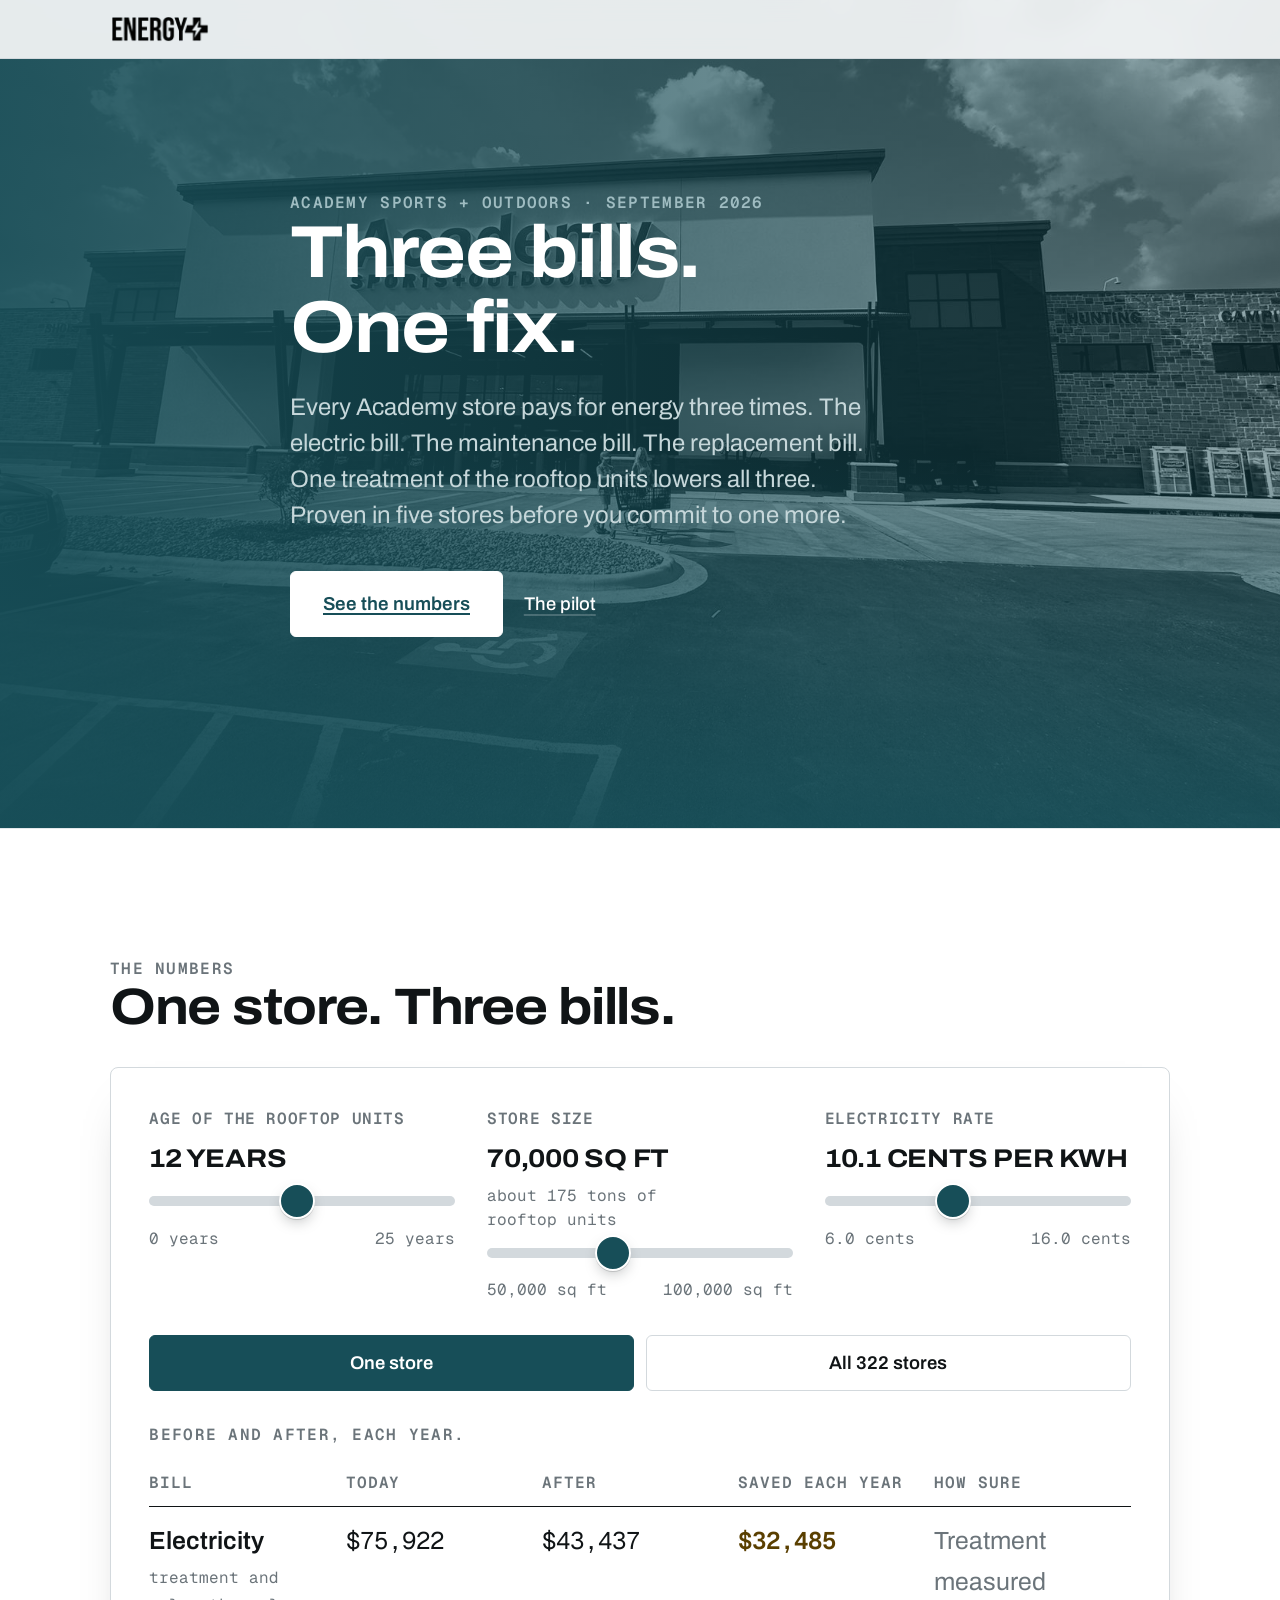
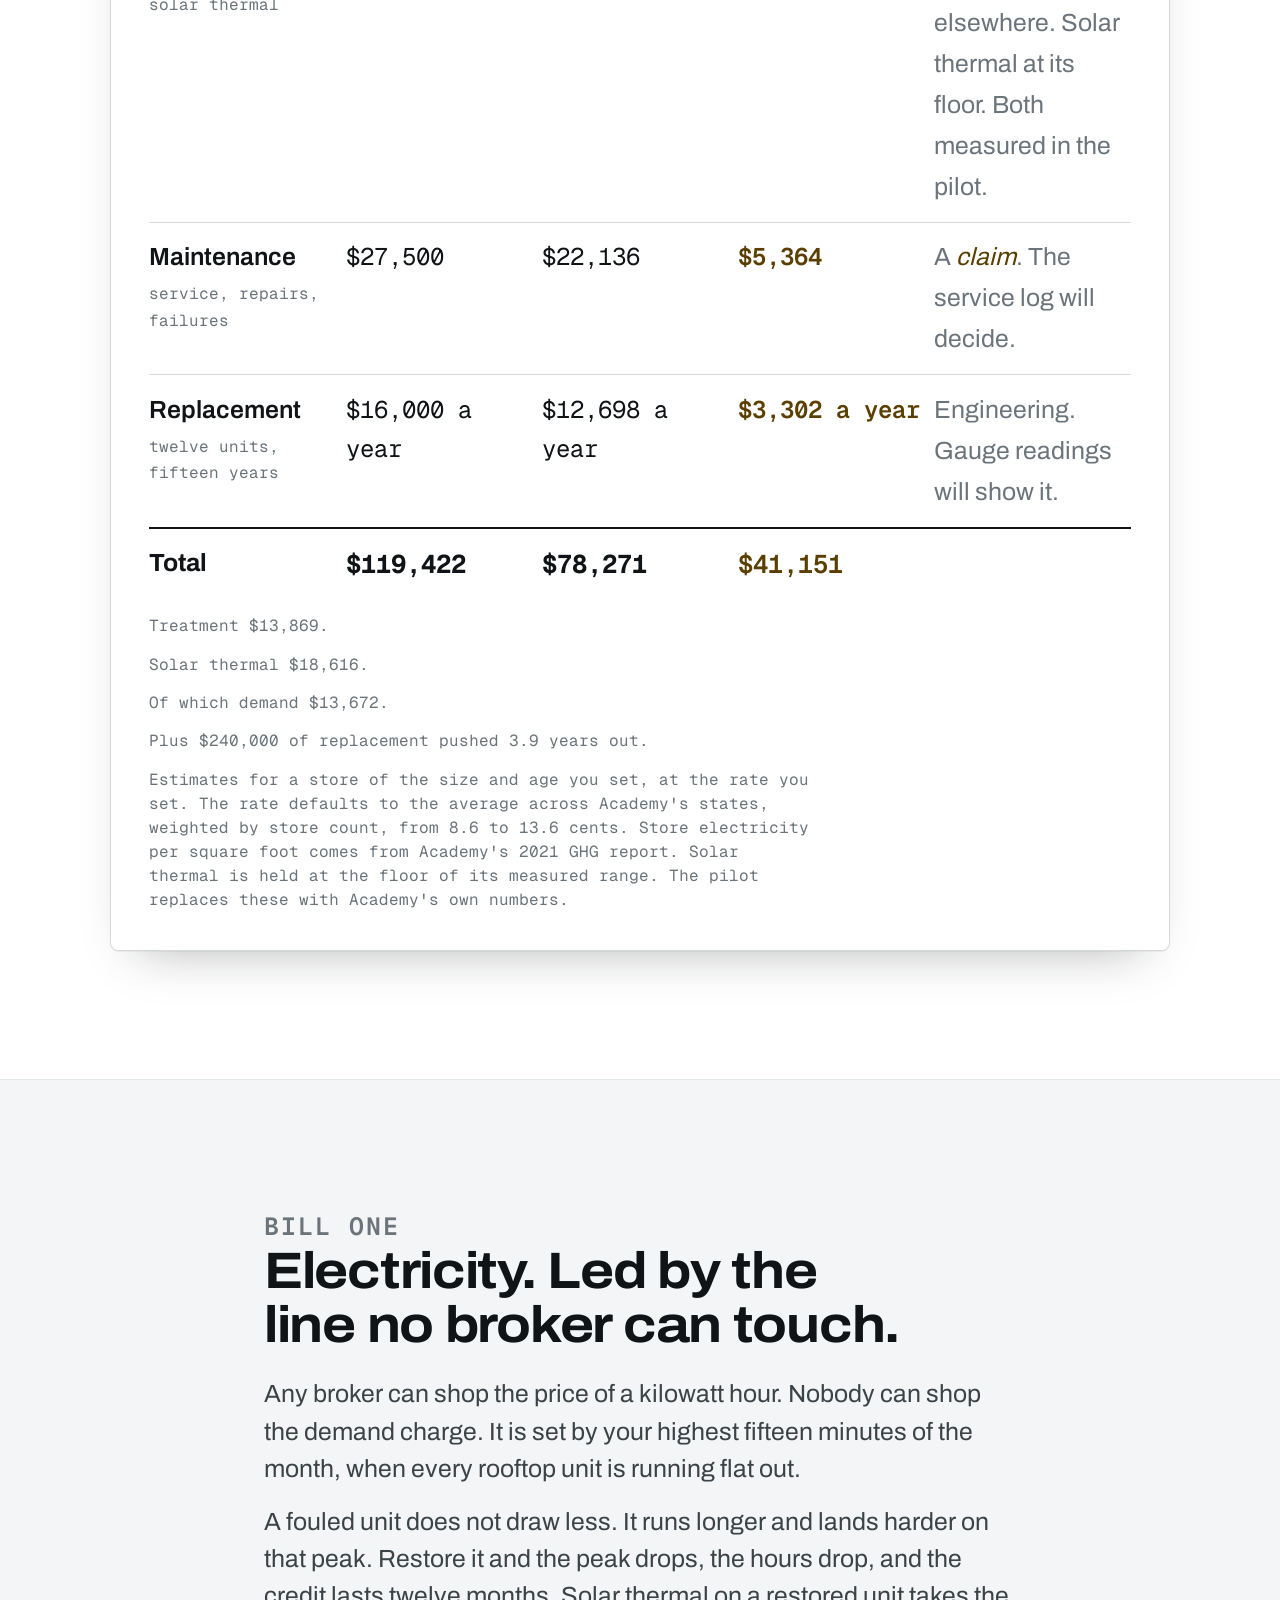
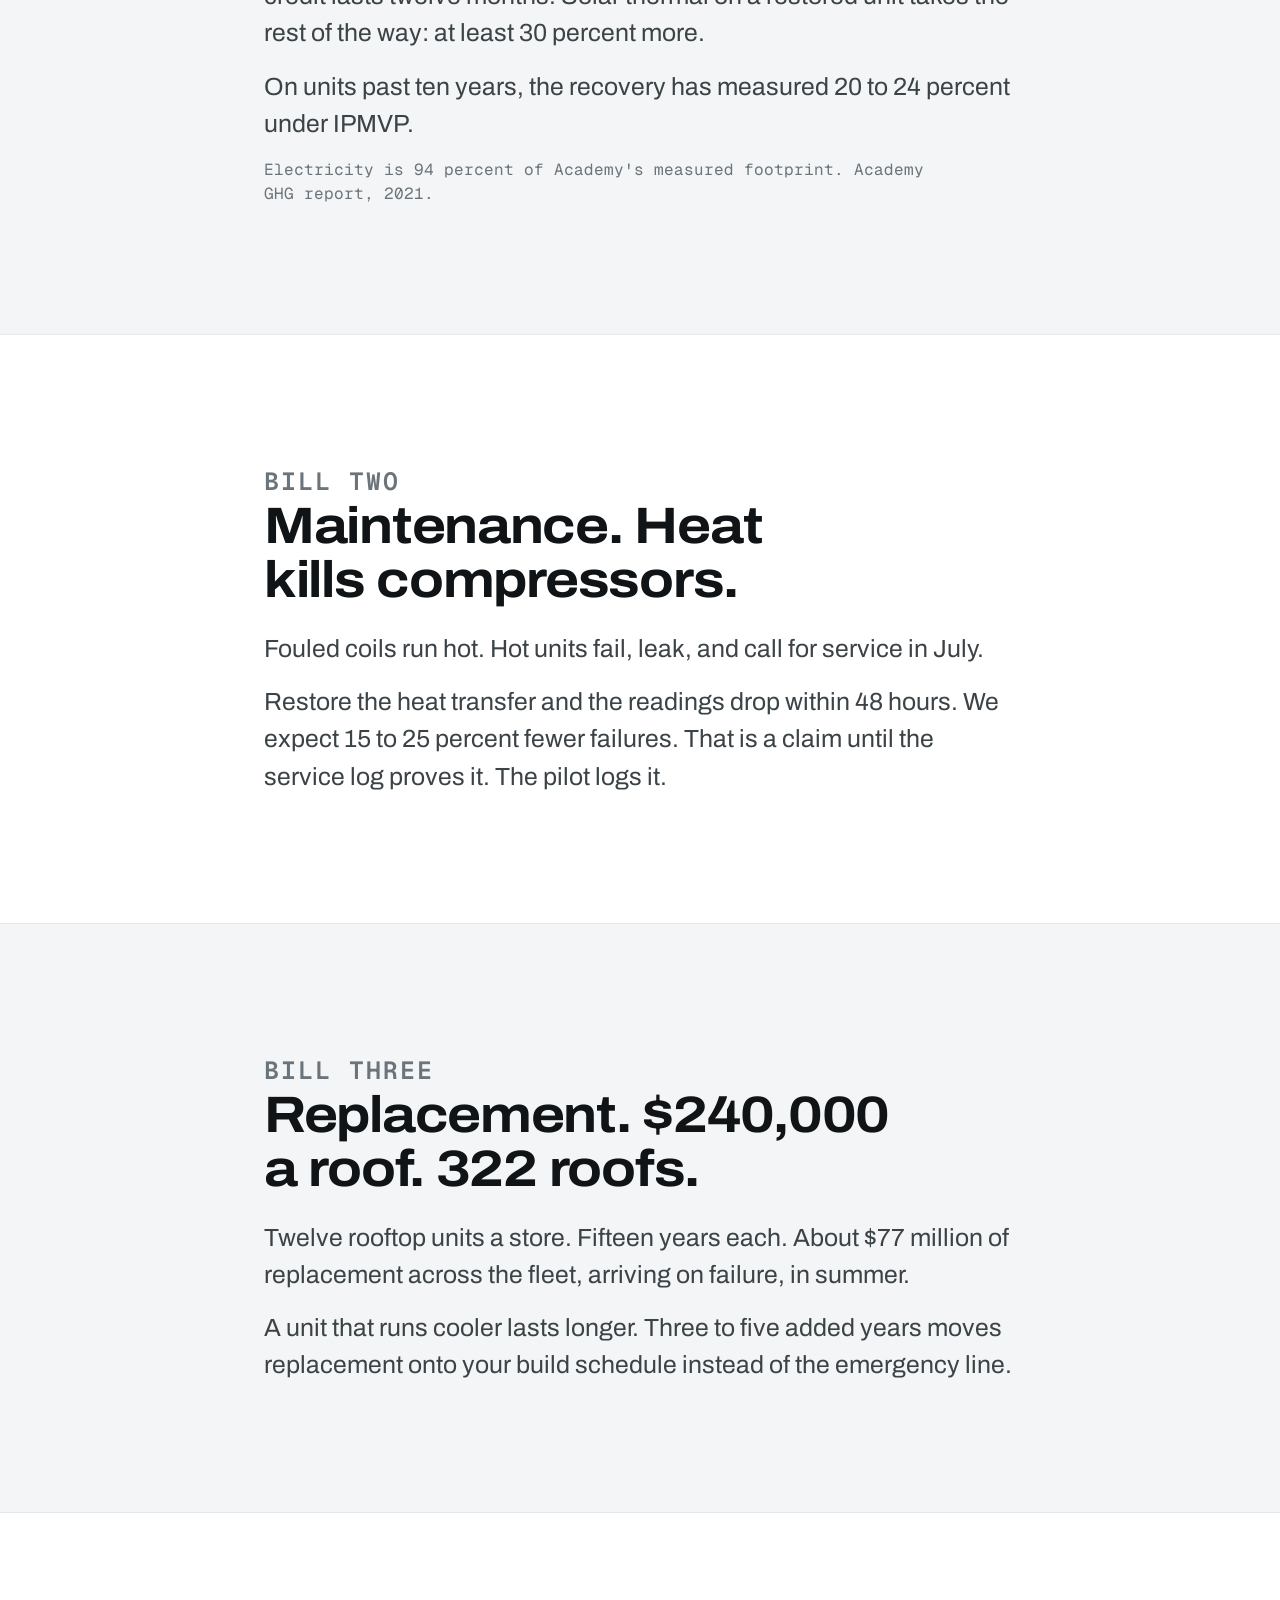
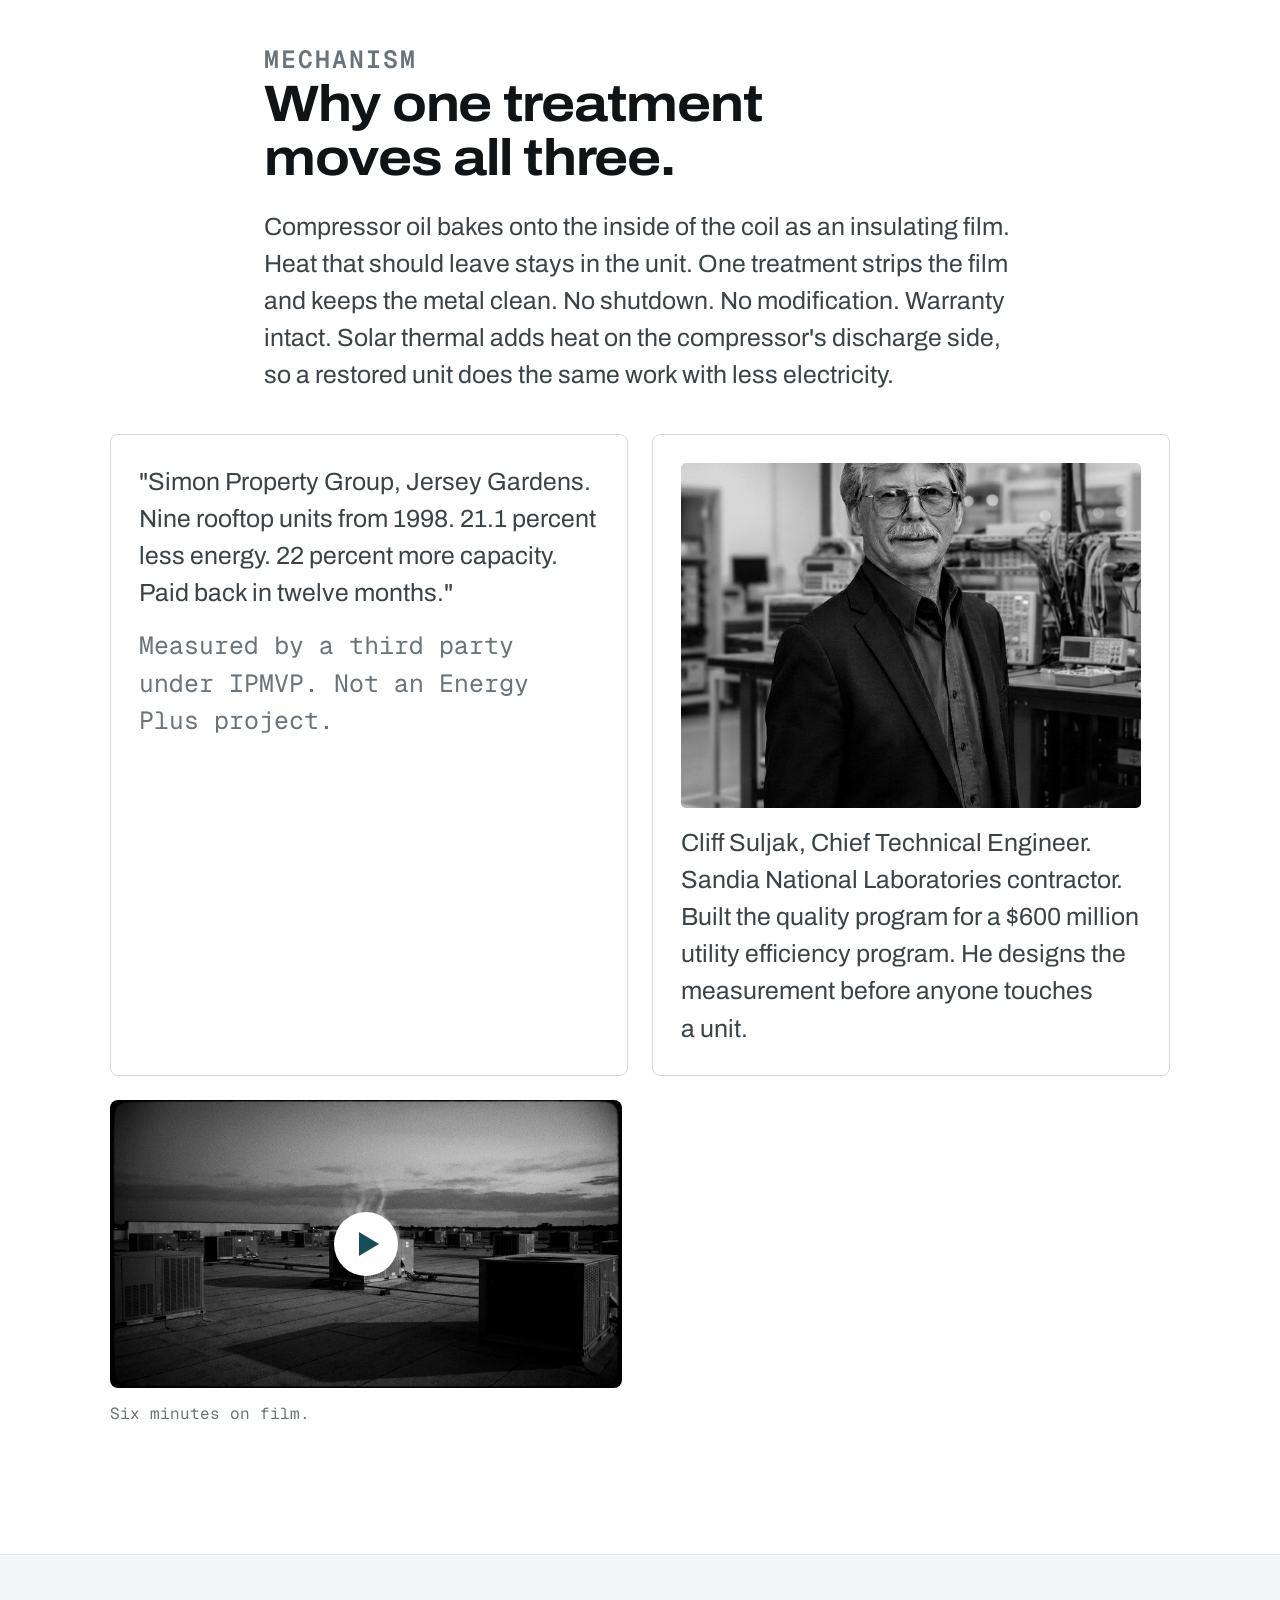
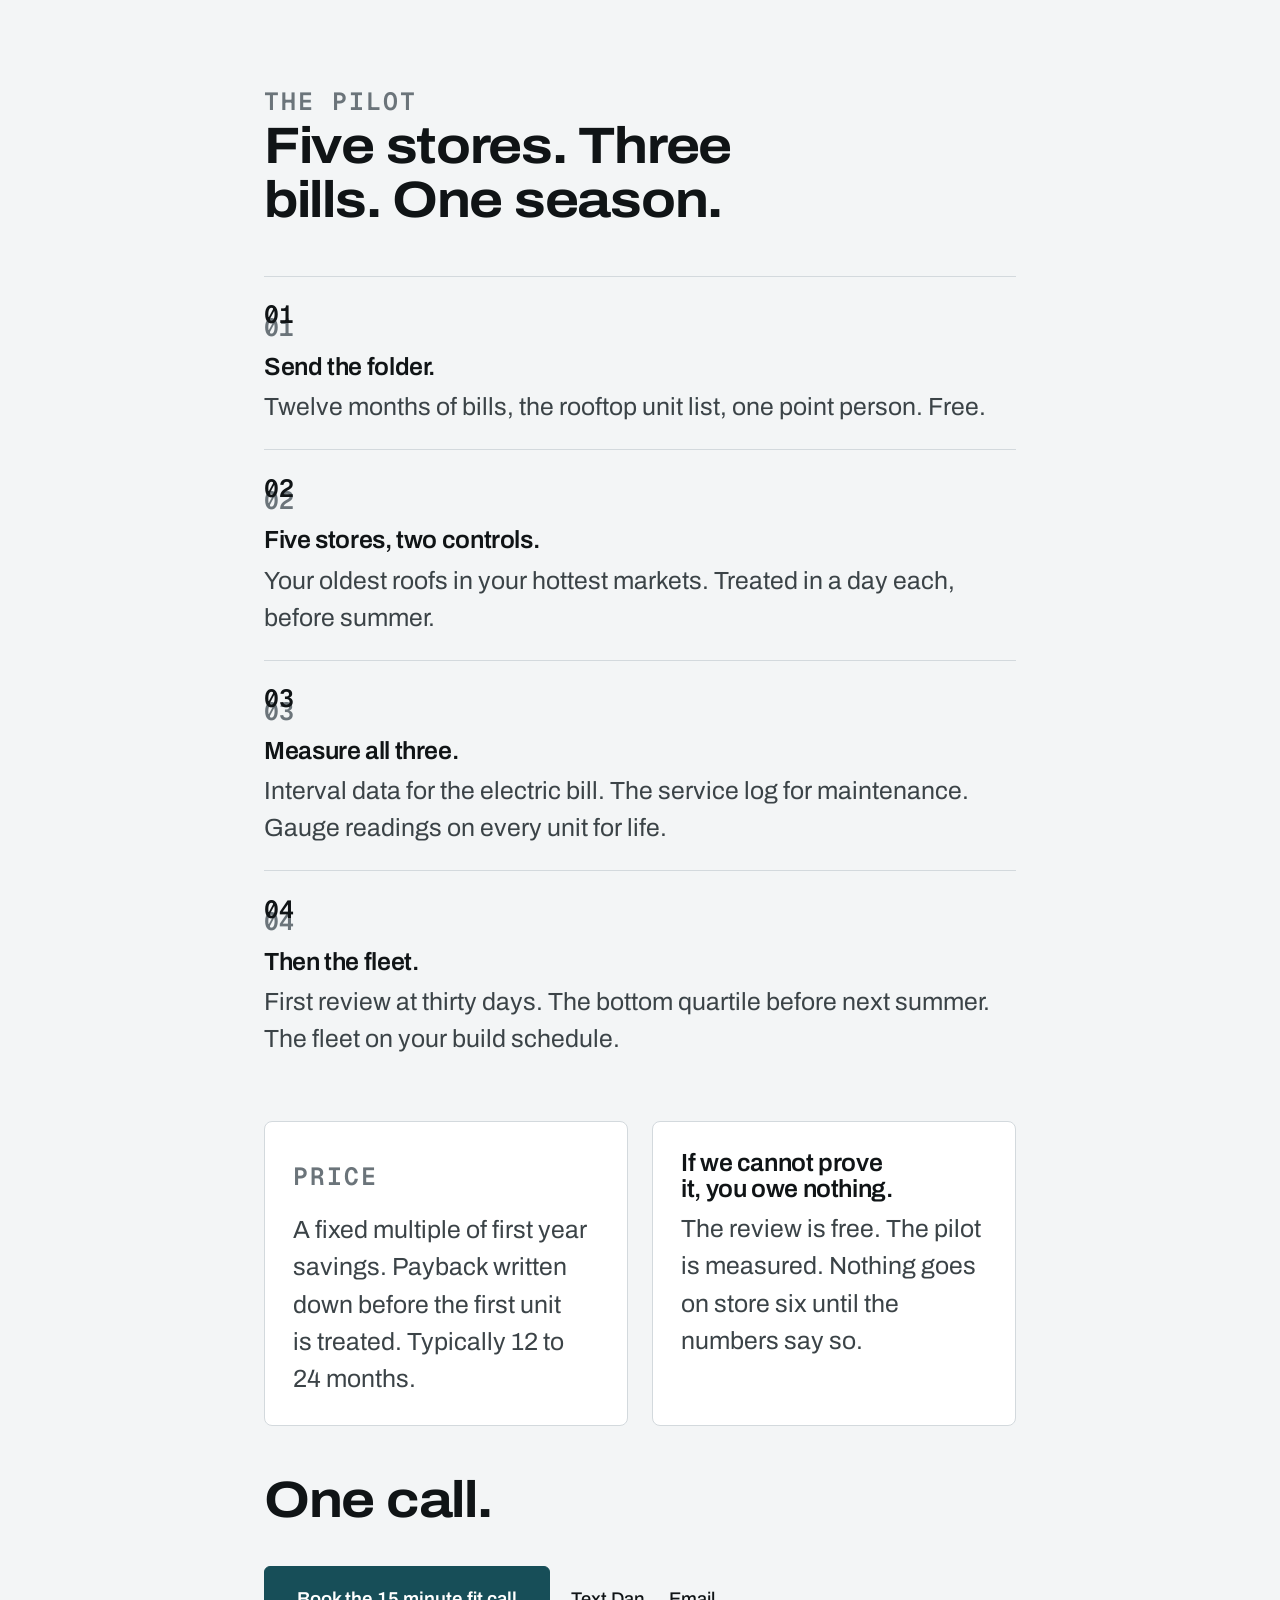
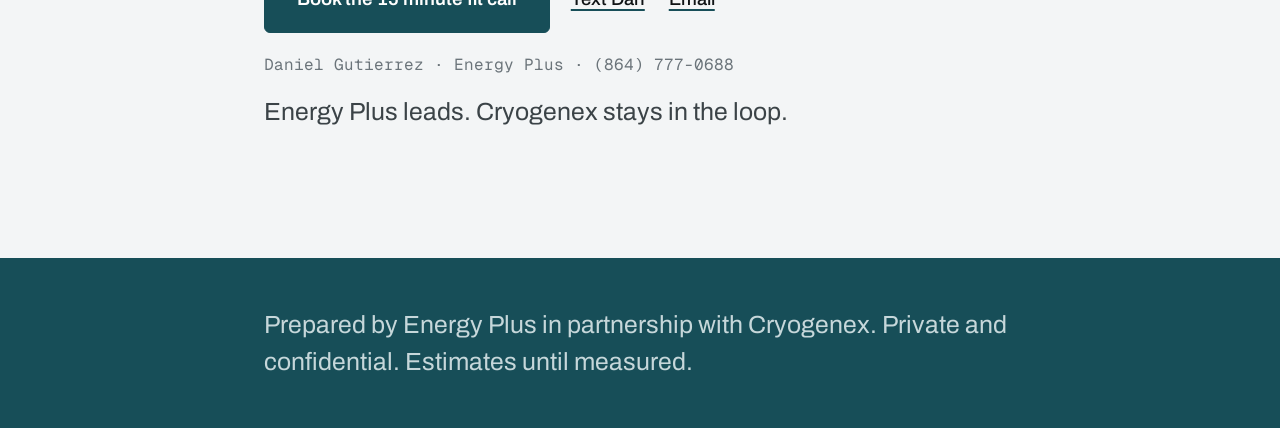
==== commit 4a9d8ba7: "Phone: stacked ledger and header fit; type floor Co-Authored-By: Claude Fable 5.1 <noreply@anthropic" ====
--- a/index.html
+++ b/index.html
@@ -20,8 +20,19 @@
   }
   .hero .label { color: var(--panel-faint); }
 
+  /* type floor: nothing that reads as body copy drops below 1.3rem; labels and
+     fine print (footnote-scale, per the standing rule) stay at 1rem; the hero
+     lead is fixed at 1.5rem; ledger numerals stay 1.5rem/1.6rem. */
+  p, li { font-size: max(var(--step-1), 1.3rem); line-height: 1.5; }
+  .fine, .label { font-size: 1rem; line-height: 1.5; }
+  .hero__lede { font-size: 1.5rem; }
+
+  .textlink {
+    font-size: 1.15rem; min-height: 56px; display: inline-flex; align-items: center;
+  }
+
   main h2 { font-size: var(--step-3); max-width: 24ch; }
-  main .wrap.narrow p:not(.fine) { font-size: var(--step-1); line-height: 1.5; max-width: 66ch; }
+  main .wrap.narrow p:not(.fine) { font-size: max(var(--step-1), 1.3rem); line-height: 1.5; max-width: 66ch; }
   main .wrap.narrow p + p { margin-top: 1rem; }
   main .wrap.narrow h2 + p { margin-top: 1.4rem; }
 
@@ -75,7 +86,7 @@
   .toggle button {
     flex: 1; min-height: 56px; border-radius: var(--r-ctrl); border: 1px solid var(--rule);
     background: var(--card); color: var(--ink); font-family: var(--font-sans); font-weight: 600;
-    font-size: 1rem;
+    font-size: 1.15rem;
   }
   .toggle button[aria-pressed="true"] { background: var(--graphite); color: var(--panel-ink); border-color: var(--graphite); }
 
@@ -85,17 +96,25 @@
   .ledger-table th { text-align: left; font-family: var(--font-mono); font-size: 1rem;
     letter-spacing: 0.06em; text-transform: uppercase; color: var(--faint); font-weight: 600;
     border-bottom: 1px solid var(--ink); padding: 0.6rem 0.6rem 0.6rem 0; }
-  .ledger-table td { padding: 0.9rem 0.6rem 0.9rem 0; border-bottom: 1px solid var(--rule); vertical-align: top; }
+  .ledger-table td {
+    padding: 0.9rem 0.6rem 0.9rem 0; border-bottom: 1px solid var(--rule); vertical-align: top;
+    font-size: max(var(--step-1), 1.3rem); overflow-wrap: anywhere;
+  }
+  .ledger-table th { overflow-wrap: anywhere; }
   .ledger-table .bill { font-weight: 600; color: var(--ink); }
   .ledger-table .bill-sub { display: block; font-family: var(--font-mono); font-weight: 400;
     font-size: 1rem; color: var(--faint); margin-top: 0.2rem; }
   .ledger-table .num { font-family: var(--font-mono); font-size: 1.5rem; color: var(--ink);
     font-variant-numeric: tabular-nums; }
   .ledger-table .num.money { color: var(--amber-ink); font-weight: 600; }
-  .ledger-table .conf { font-size: 1rem; color: var(--faint); max-width: 22ch; }
+  .ledger-table .conf { font-size: max(var(--step-1), 1.3rem); color: var(--faint); max-width: 22ch; }
   .ledger-table .conf .warn { color: var(--amber-ink); font-style: italic; }
   .ledger-table tr.total td { border-top: 2px solid var(--ink); border-bottom: 0; font-weight: 700; }
   .ledger-table tr.total .num { font-size: 1.6rem; }
+
+  @media (min-width: 720px) {
+    .ledger-table { table-layout: fixed; width: 100%; }
+  }
 
   /* ---------- page furniture reused across the bill/why/pilot sections ---------- */
   .grid { display: grid; gap: 1.5rem; }
@@ -104,7 +123,7 @@
 
   .plain-card { background: var(--card); border: 1px solid var(--rule); border-radius: var(--r-card);
     padding: clamp(1.25rem, 2.5vw, 1.75rem); }
-  .plain-card p { font-size: var(--step-1); line-height: 1.5; }
+  .plain-card p { font-size: max(var(--step-1), 1.3rem); line-height: 1.5; }
   .plain-card .fine { margin-top: 1rem; }
   .photo img { border-radius: calc(var(--r-card) - 3px); filter: grayscale(1) contrast(1.05); aspect-ratio: 4 / 3; object-fit: cover; }
 
@@ -121,15 +140,15 @@
   .steps > li { border-top: 1px solid var(--rule); padding: 1.5rem 0; }
   .step-num { font-family: var(--font-mono); font-weight: 600; font-size: var(--step-1); color: var(--faint); }
   .steps h3 { font-size: var(--step-1); margin-top: 0.5rem; }
-  .steps p { margin-top: 0.5rem; font-size: 1rem; }
+  .steps p { margin-top: 0.5rem; font-size: max(var(--step-1), 1.3rem); }
 
   .callout { background: var(--card); border: 1px solid var(--rule); border-radius: var(--r-card);
     padding: clamp(1.25rem, 2.5vw, 1.75rem); }
-  .callout p { font-size: 1rem; margin-top: 0.5rem; }
+  .callout p { font-size: max(var(--step-1), 1.3rem); margin-top: 0.5rem; }
   .callout h3 { font-size: var(--step-1); }
 
   footer.site { padding-block: 3rem; background: var(--graphite); color: var(--panel-body); }
-  footer.site p { font-size: 1rem; }
+  footer.site p { font-size: max(var(--step-1), 1.3rem); }
 
   /* ---------- hero copy on the store photo ---------- */
   /* .hero is display:grid with a single implicit column; without min-width:0
@@ -146,10 +165,73 @@
     .toggle { flex-basis: 100%; }
   }
 
-  /* ---------- phone layout of the ledger controls ---------- */
+  /* ---------- phone: controls, stacked ledger table, and layout-width safety ---------- */
   @media (max-width: 719.9px) {
     .controls { gap: 1.5rem; }
     .card { padding: 1.25rem; }
+
+    /* the fixed header only ever needs desktop's .wrap width budget; pin it to
+       the viewport explicitly so nothing upstream (an oversized descendant
+       elsewhere on the page) can drag the layout viewport wider than the
+       device and force the browser to zoom the whole page out. */
+    .head, .head__in {
+      width: 100%; max-width: 100%; min-width: 0;
+      padding-left: 16px; padding-right: 16px; box-sizing: border-box;
+    }
+
+    html, body { overflow-x: hidden; max-width: 100%; }
+    img, picture, video { max-width: 100%; height: auto; }
+
+    /* the ledger table becomes a stack of cards: one card per row, three
+       label/value lines for today, after, and saved, then the confidence
+       line. thead is visually hidden (clipped, not display:none, so it
+       still reads to a screen reader) since its labels move into each
+       value row via data-label. */
+    .ledger-table { table-layout: auto; }
+    .ledger-table thead {
+      position: absolute; width: 1px; height: 1px; margin: -1px; padding: 0;
+      overflow: hidden; clip: rect(0, 0, 0, 0); white-space: nowrap; border: 0;
+    }
+    .ledger-table, .ledger-table tbody, .ledger-table tr, .ledger-table td {
+      display: block; width: 100%;
+    }
+    .ledger-table tr {
+      border: 1px solid var(--rule); border-radius: var(--r-card);
+      margin-top: 1rem; overflow: hidden;
+    }
+    .ledger-table tr:first-child { margin-top: 0; }
+    .ledger-table tr.total { border: 2px solid var(--ink); }
+    .ledger-table td {
+      border-bottom: 1px solid var(--rule); padding: 0.9rem 1rem;
+    }
+    .ledger-table tr.total td { border-bottom: 1px solid var(--rule); border-top: 0; }
+    .ledger-table td:last-child { border-bottom: 0; }
+
+    .ledger-table td.bill {
+      font-family: var(--font-sans); font-weight: 700; font-stretch: 112%;
+      font-size: 1.35rem; background: var(--paper-2);
+    }
+    .ledger-table td.bill .bill-sub { font-size: 1rem; margin-top: 0.3rem; }
+
+    .ledger-table td.num {
+      display: flex; align-items: baseline; justify-content: space-between; gap: 1rem;
+      font-size: 1.35rem;
+    }
+    .ledger-table td.num::before {
+      content: attr(data-label); font-family: var(--font-mono); font-size: 1rem;
+      font-weight: 600; letter-spacing: 0.06em; text-transform: uppercase; color: var(--faint);
+    }
+    .ledger-table td.num > span { white-space: nowrap; }
+
+    .ledger-table td.conf { font-size: 1.15rem; }
+    .ledger-table td.conf::before {
+      content: attr(data-label); display: block; font-family: var(--font-mono); font-size: 1rem;
+      font-weight: 600; letter-spacing: 0.06em; text-transform: uppercase; color: var(--faint);
+      margin-bottom: 0.4rem;
+    }
+    .ledger-table td.conf:empty { display: none; }
+
+    .ledger-table caption { font-size: 1rem; white-space: normal; }
   }
 </style>
 </head>
@@ -229,30 +311,30 @@
           <tbody>
             <tr>
               <td class="bill" data-label="Bill">Electricity<span class="bill-sub">treatment and solar thermal</span></td>
-              <td class="num" data-label="Today" id="energyToday">$75,922</td>
-              <td class="num" data-label="After" id="energyAfter">$43,437</td>
-              <td class="num money" data-label="Saved each year" id="energyRec">$32,485</td>
+              <td class="num" data-label="Today"><span id="energyToday">$75,922</span></td>
+              <td class="num" data-label="After"><span id="energyAfter">$43,437</span></td>
+              <td class="num money" data-label="Saved each year"><span id="energyRec">$32,485</span></td>
               <td class="conf" data-label="How sure">Treatment measured elsewhere. Solar thermal at its floor. Both measured in the pilot.</td>
             </tr>
             <tr>
               <td class="bill" data-label="Bill">Maintenance<span class="bill-sub">service, repairs, failures</span></td>
-              <td class="num" data-label="Today" id="maintToday">$27,500</td>
-              <td class="num" data-label="After" id="maintAfter">$22,136</td>
-              <td class="num money" data-label="Saved each year" id="maintRec">$5,364</td>
+              <td class="num" data-label="Today"><span id="maintToday">$27,500</span></td>
+              <td class="num" data-label="After"><span id="maintAfter">$22,136</span></td>
+              <td class="num money" data-label="Saved each year"><span id="maintRec">$5,364</span></td>
               <td class="conf" data-label="How sure">A <span class="warn">claim</span>. The service log will decide.</td>
             </tr>
             <tr>
               <td class="bill" data-label="Bill">Replacement<span class="bill-sub">twelve units, fifteen years</span></td>
-              <td class="num" data-label="Today" id="lifeToday">$16,000 a year</td>
-              <td class="num" data-label="After" id="lifeAfter">$12,698 a year</td>
-              <td class="num money" data-label="Saved each year" id="lifeRec">$3,302 a year</td>
+              <td class="num" data-label="Today"><span id="lifeToday">$16,000 a year</span></td>
+              <td class="num" data-label="After"><span id="lifeAfter">$12,698 a year</span></td>
+              <td class="num money" data-label="Saved each year"><span id="lifeRec">$3,302 a year</span></td>
               <td class="conf" data-label="How sure">Engineering. Gauge readings will show it.</td>
             </tr>
             <tr class="total">
               <td class="bill" data-label="Bill">Total</td>
-              <td class="num" data-label="Today" id="totalToday">$119,422</td>
-              <td class="num" data-label="After" id="totalAfter">$78,271</td>
-              <td class="num money" data-label="Saved each year" id="totalRec">$41,151</td>
+              <td class="num" data-label="Today"><span id="totalToday">$119,422</span></td>
+              <td class="num" data-label="After"><span id="totalAfter">$78,271</span></td>
+              <td class="num money" data-label="Saved each year"><span id="totalRec">$41,151</span></td>
               <td class="conf" data-label="How sure"></td>
             </tr>
           </tbody>
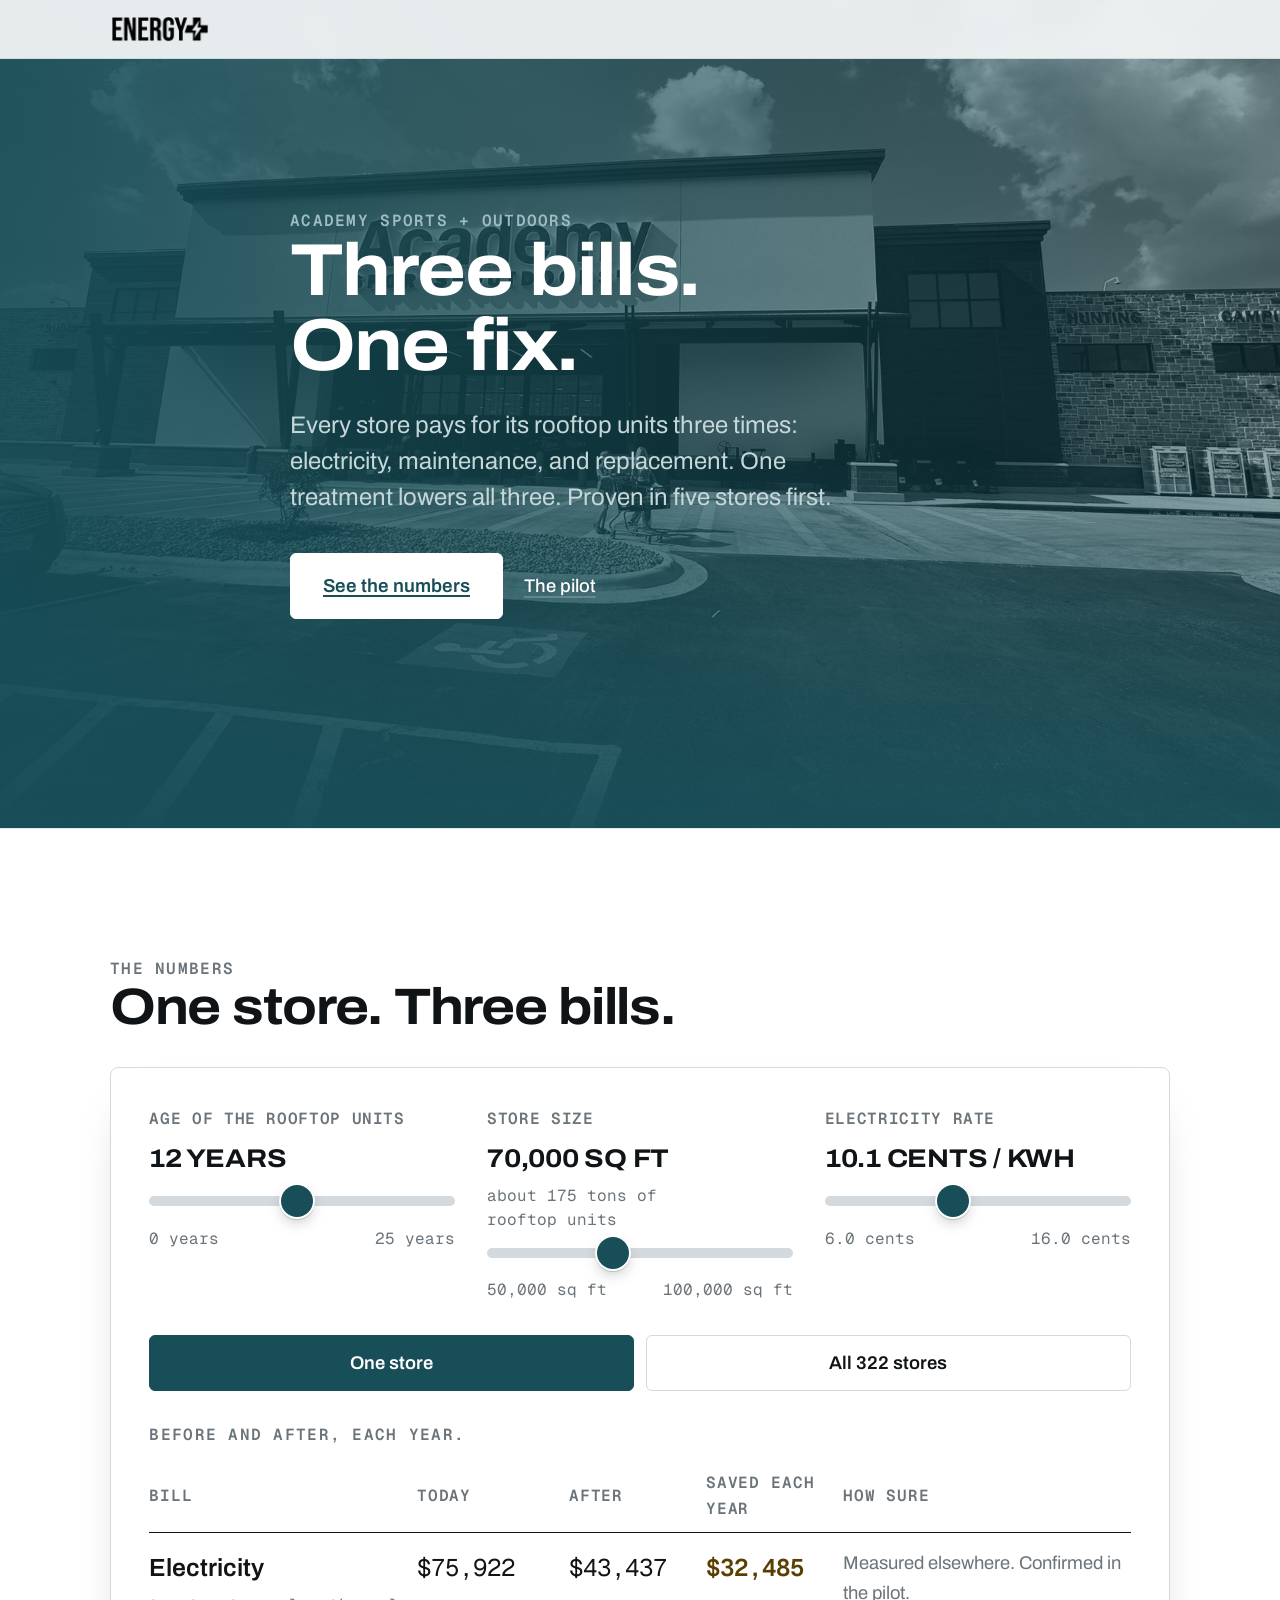
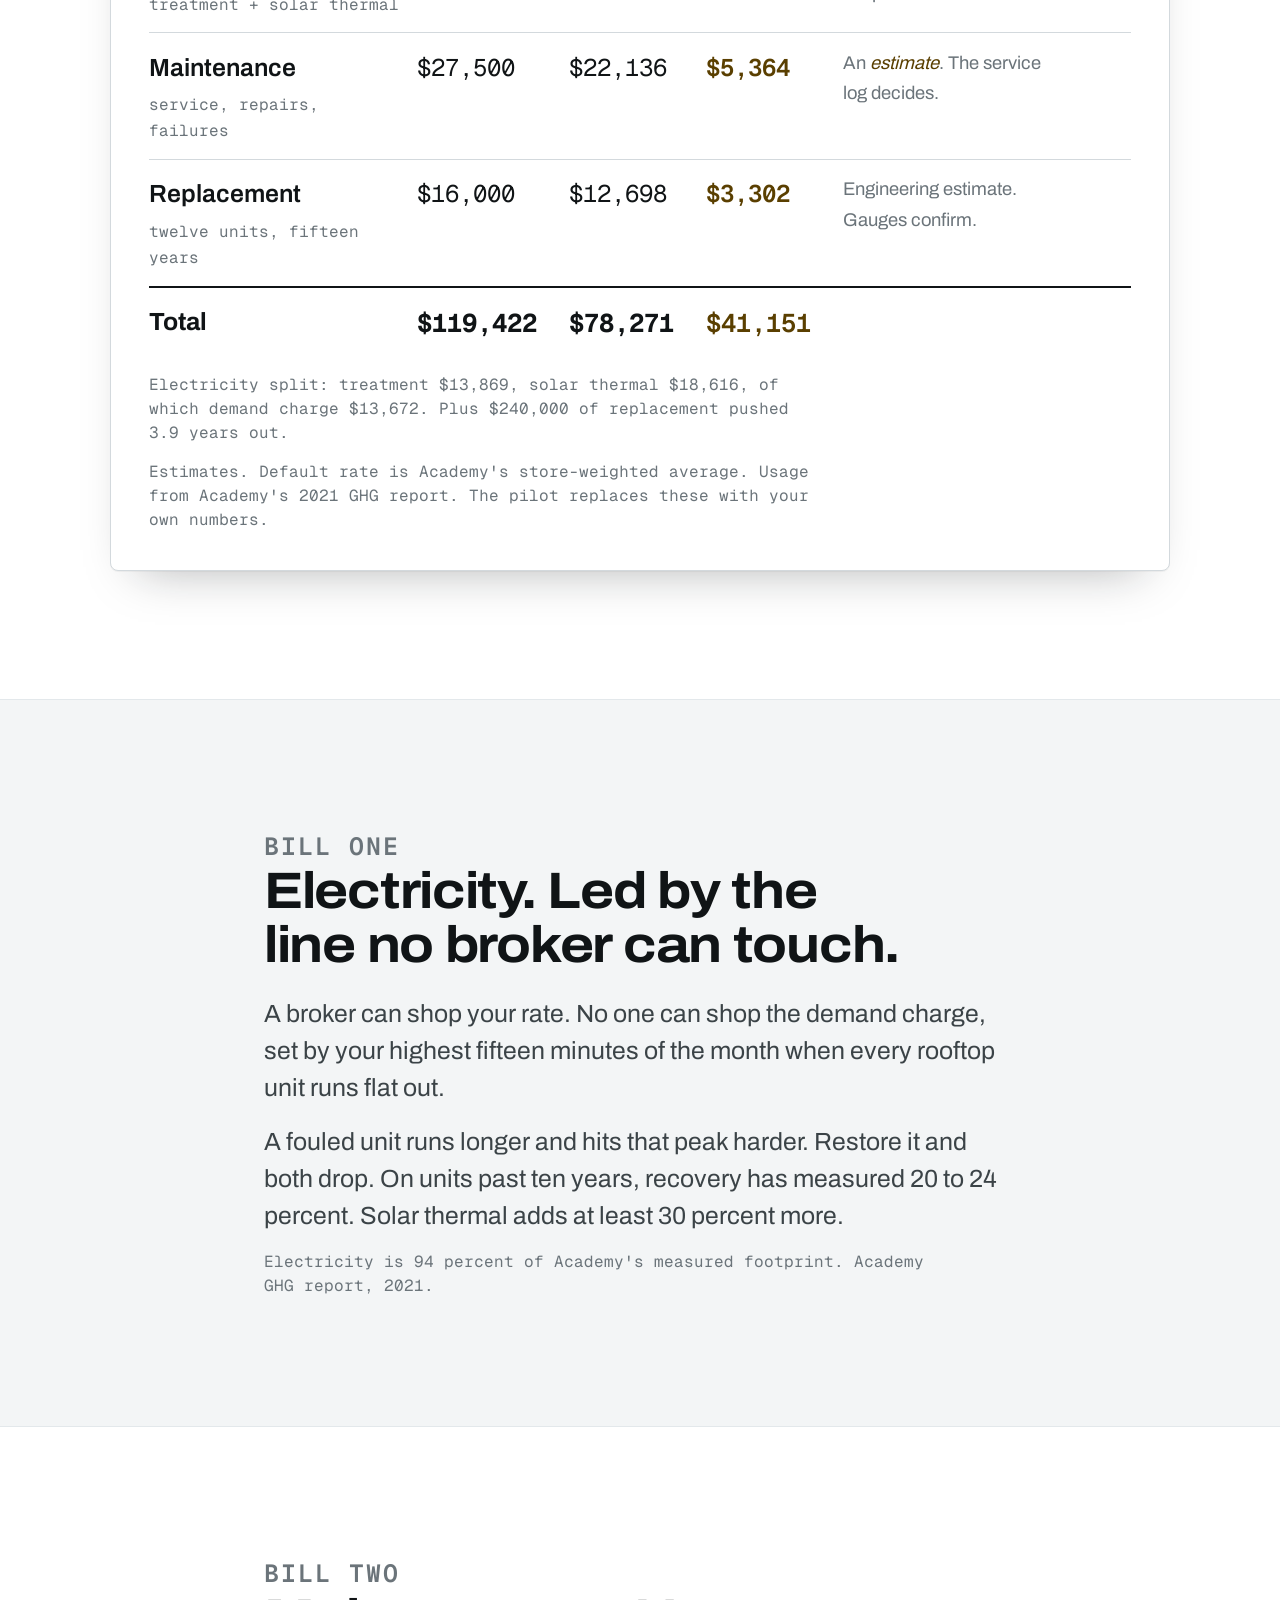
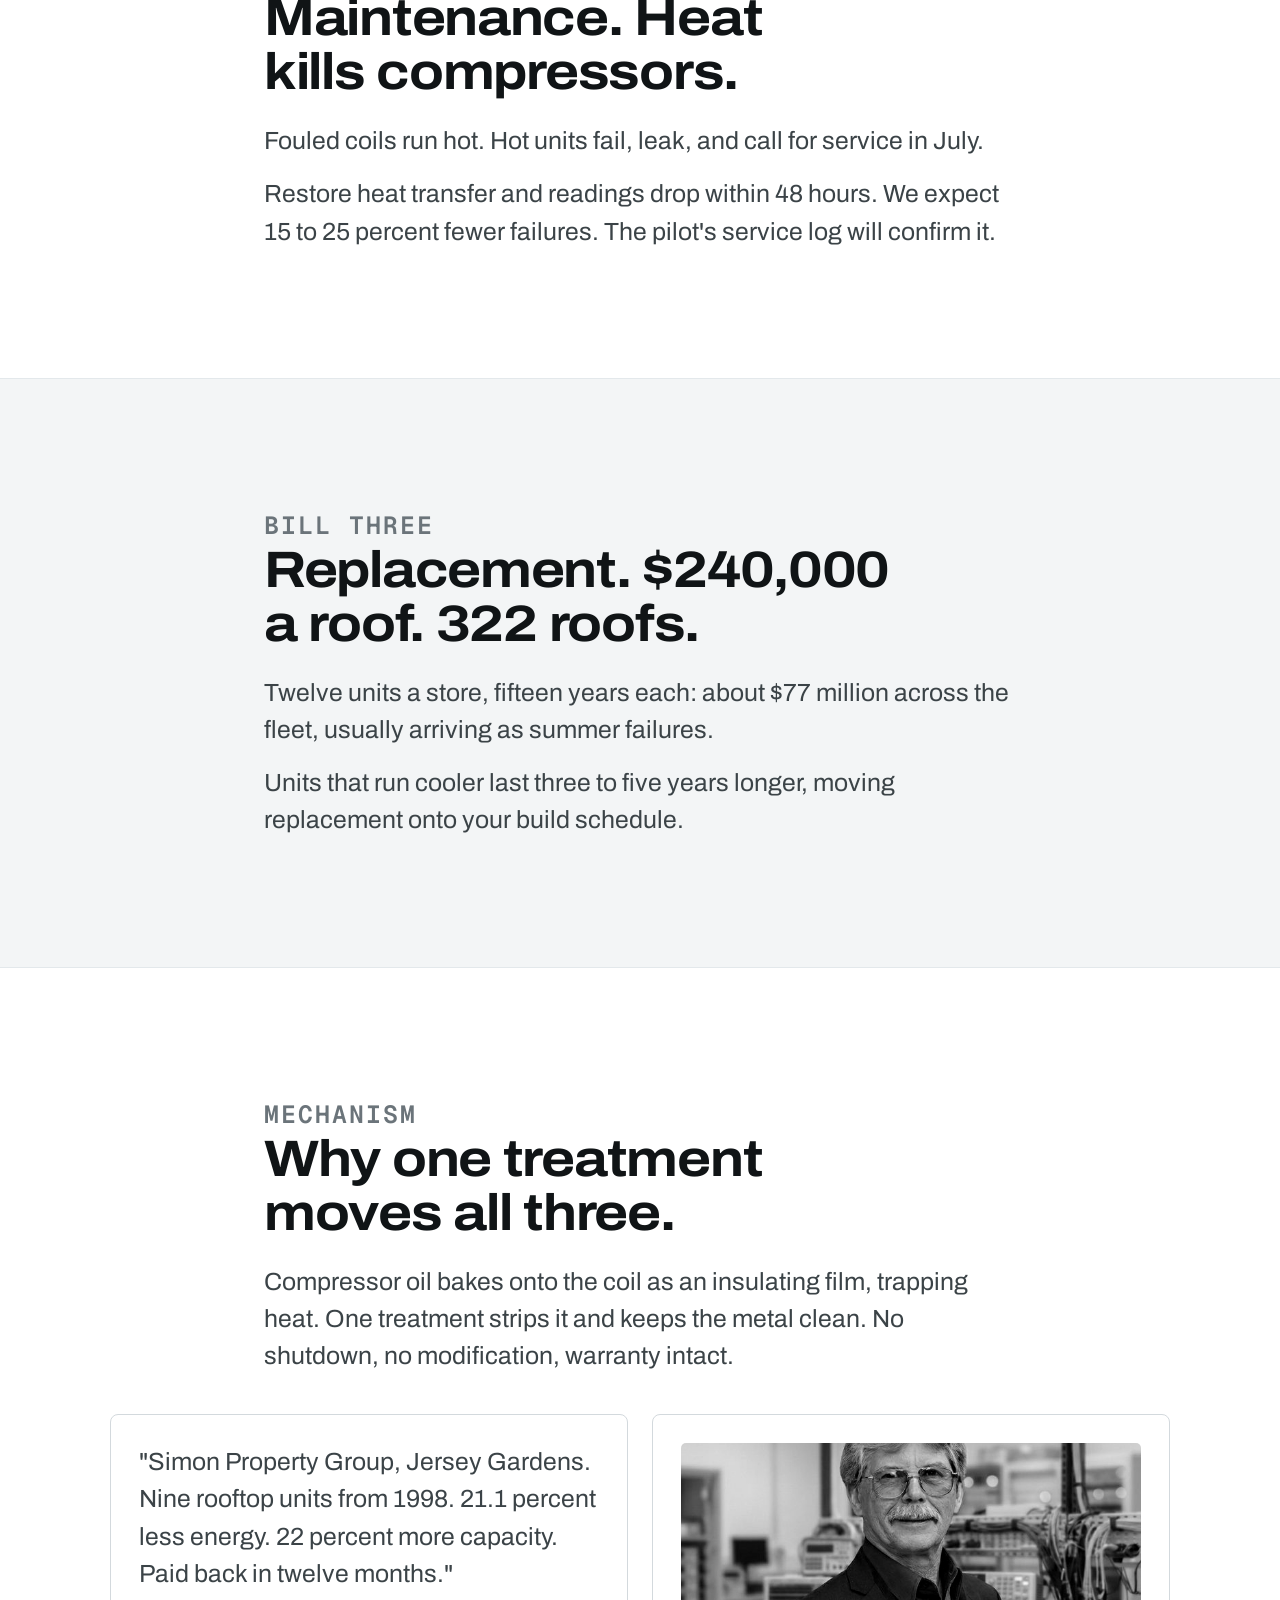
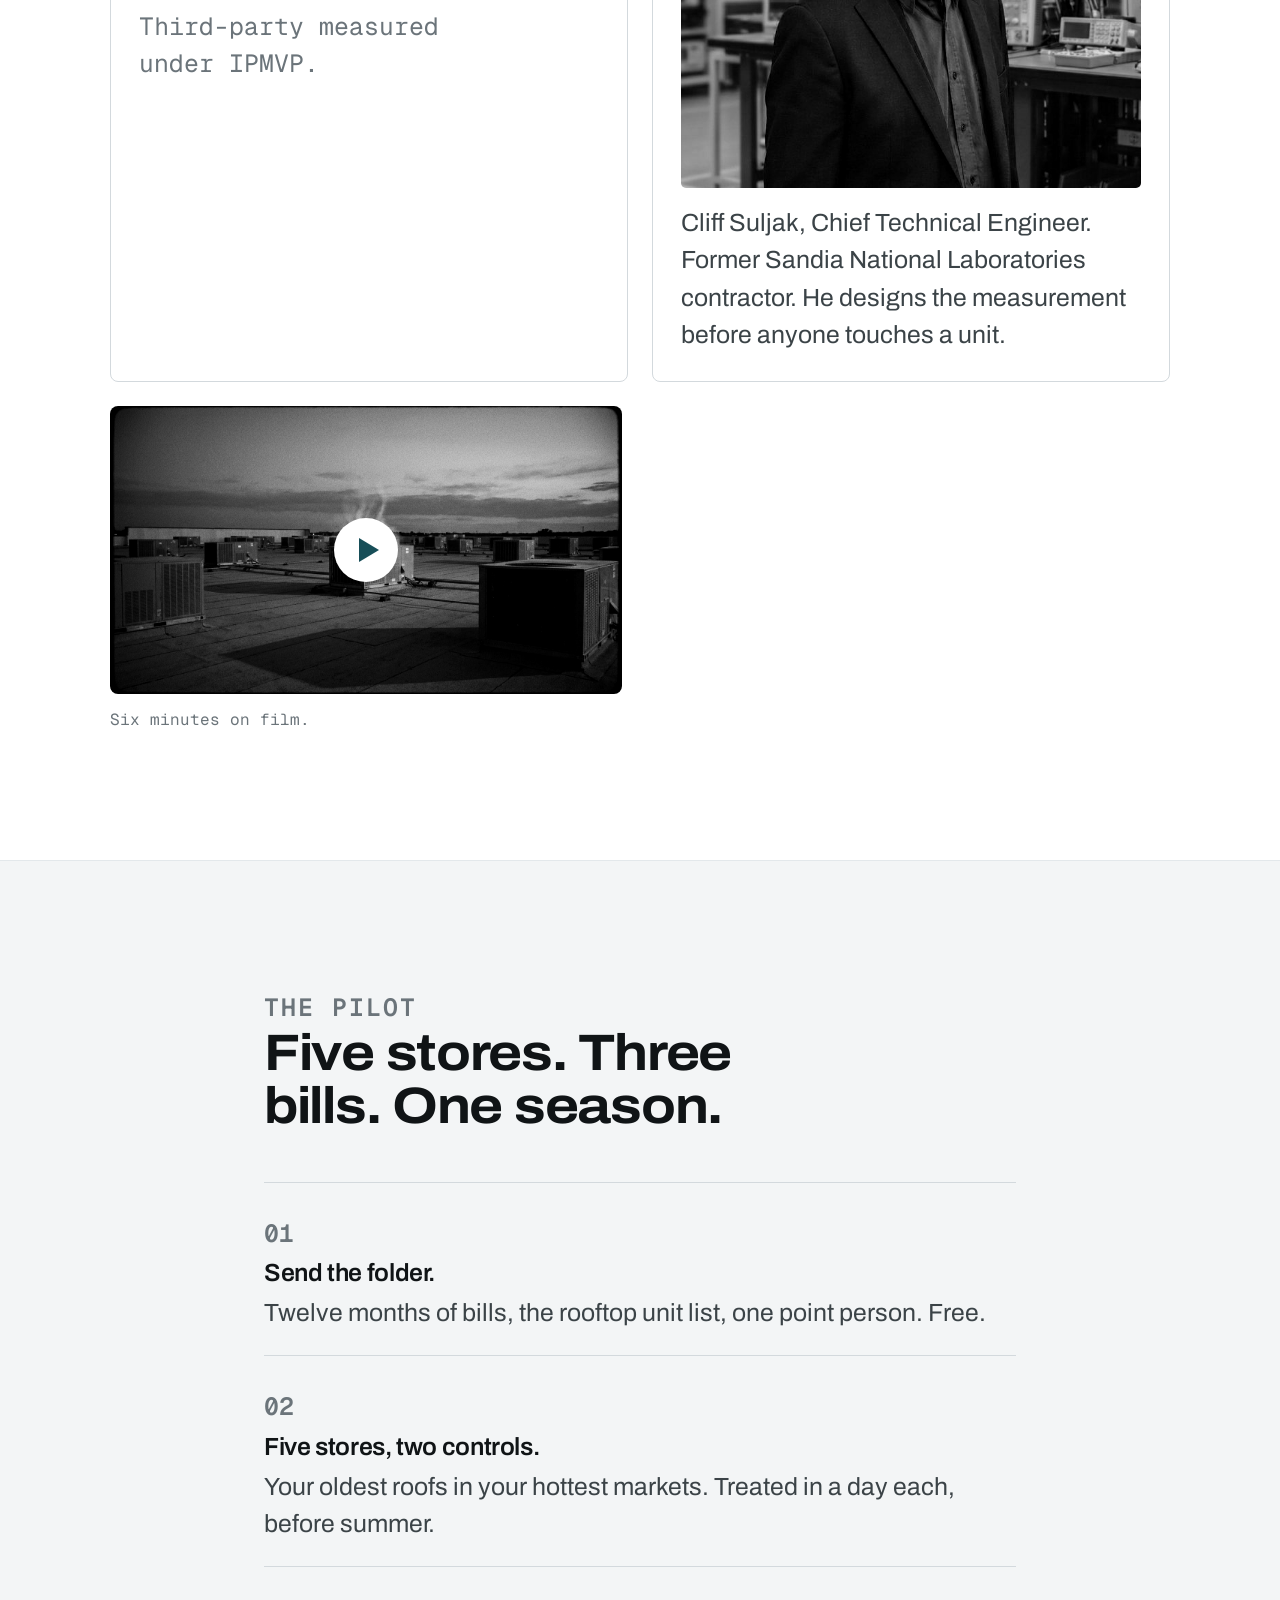
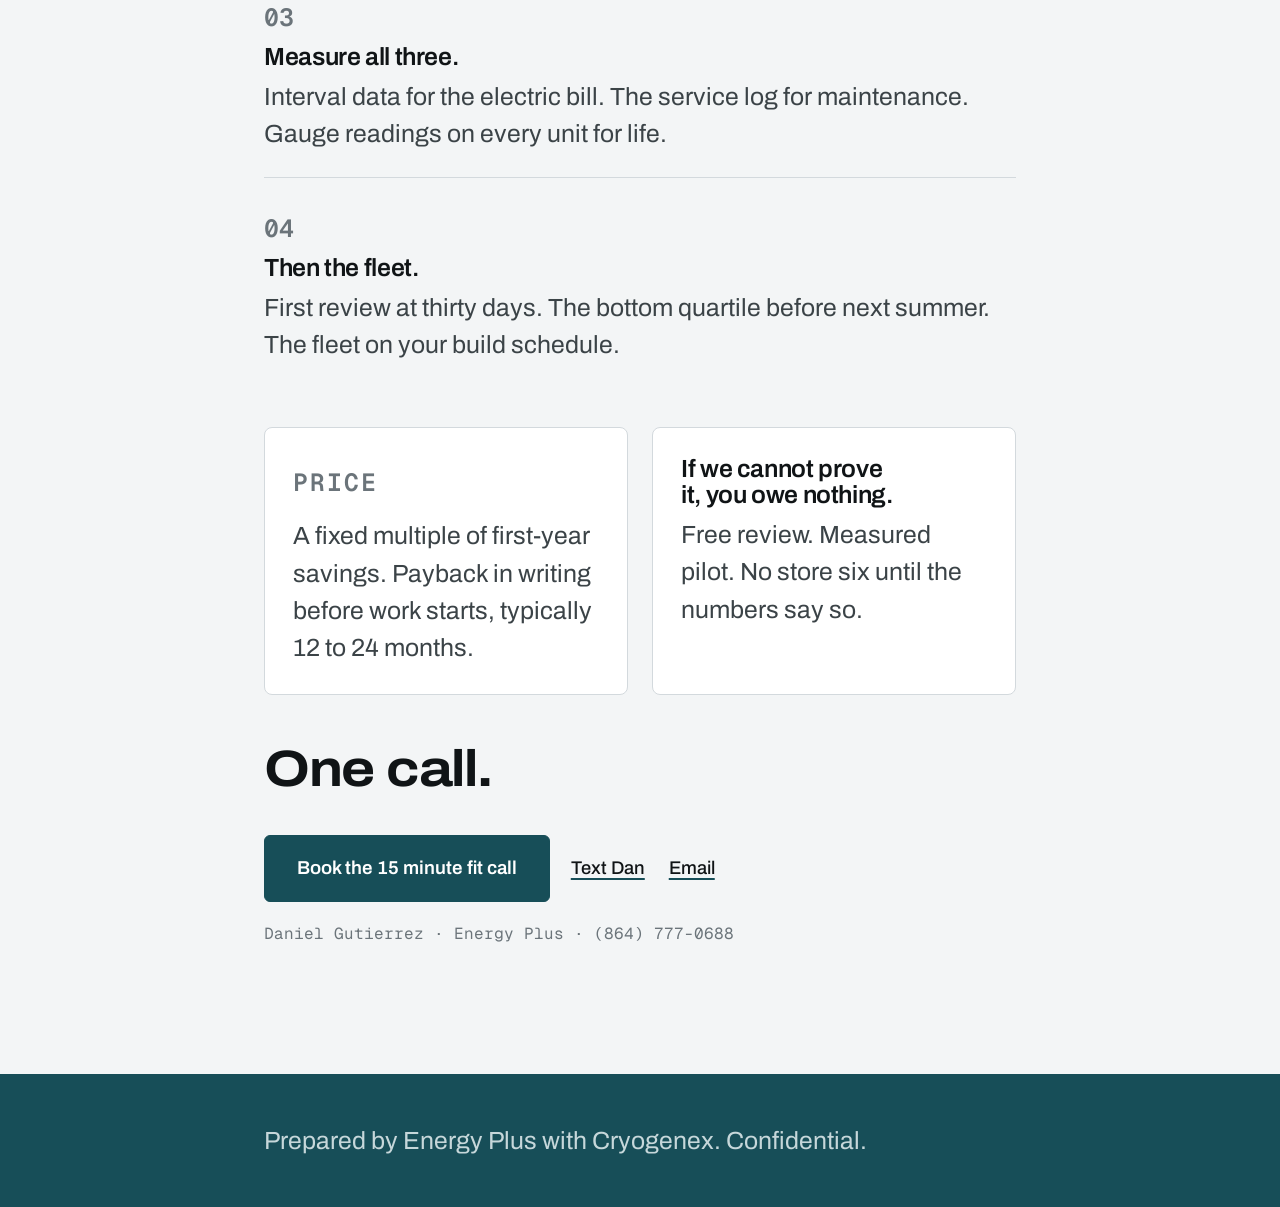
==== commit 9f68ef7f: "Version 6: tighter copy, no split words on tablets Co-Authored-By: Claude Opus 5.5 <noreply@anthropi" ====
--- a/index.html
+++ b/index.html
@@ -7,7 +7,7 @@
 <meta name="description" content="Energy Plus proposal for Academy Sports + Outdoors, prepared in partnership with Cryogenex.">
 <title>Energy Plus · Prepared for Academy Sports + Outdoors</title>
 <link rel="stylesheet" href="assets/fonts/report-fonts.css">
-<link rel="stylesheet" href="assets/site.css?v=20260924d">
+<link rel="stylesheet" href="assets/site.css?v=20261026a">
 <style>
   /* This page's own widgets only: the roof ledger, its sliders, and the small
      furniture (bands, cards, toggle, steps, callouts) that assets/site.css does
@@ -98,10 +98,14 @@
     border-bottom: 1px solid var(--ink); padding: 0.6rem 0.6rem 0.6rem 0; }
   .ledger-table td {
     padding: 0.9rem 0.6rem 0.9rem 0; border-bottom: 1px solid var(--rule); vertical-align: top;
-    font-size: max(var(--step-1), 1.3rem); overflow-wrap: anywhere;
-  }
-  .ledger-table th { overflow-wrap: anywhere; }
-  .ledger-table .bill { font-weight: 600; color: var(--ink); }
+    font-size: max(var(--step-1), 1.3rem);
+  }
+  /* never split a word mid-word at any width */
+  body { overflow-wrap: break-word; hyphens: manual; }
+  h1, h2, h3 { text-wrap: balance; }
+  p, li, td { text-wrap: pretty; }
+  .ledger-table .num, .ledger-table .bill { white-space: nowrap; }
+  .ledger-table .bill { font-weight: 600; color: var(--ink); max-width: none; justify-self: auto; margin: 0; } /* site.css .bill is an unrelated illustration */
   .ledger-table .bill-sub { display: block; font-family: var(--font-mono); font-weight: 400;
     font-size: 1rem; color: var(--faint); margin-top: 0.2rem; }
   .ledger-table .num { font-family: var(--font-mono); font-size: 1.5rem; color: var(--ink);
@@ -112,8 +116,12 @@
   .ledger-table tr.total td { border-top: 2px solid var(--ink); border-bottom: 0; font-weight: 700; }
   .ledger-table tr.total .num { font-size: 1.6rem; }
 
-  @media (min-width: 720px) {
-    .ledger-table { table-layout: fixed; width: 100%; }
+  .ledger-table .bill-sub { white-space: normal; }
+  @media (min-width: 1024px) {
+    .ledger-table { table-layout: auto; width: 100%; }
+    .ledger-table .bill { width: auto; }
+    .ledger-table .num { width: 1%; padding-right: 2rem; }
+    .ledger-table .conf { width: 18rem; max-width: none; font-size: 1.15rem; }
   }
 
   /* ---------- page furniture reused across the bill/why/pilot sections ---------- */
@@ -138,6 +146,7 @@
 
   .steps { list-style: none; margin-top: clamp(1.8rem, 4vw, 3rem); padding: 0; counter-reset: step; }
   .steps > li { border-top: 1px solid var(--rule); padding: 1.5rem 0; }
+  .steps > li::before { content: none; } /* site.css auto-numbers; this page prints its own */
   .step-num { font-family: var(--font-mono); font-weight: 600; font-size: var(--step-1); color: var(--faint); }
   .steps h3 { font-size: var(--step-1); margin-top: 0.5rem; }
   .steps p { margin-top: 0.5rem; font-size: max(var(--step-1), 1.3rem); }
@@ -165,8 +174,8 @@
     .toggle { flex-basis: 100%; }
   }
 
-  /* ---------- phone: controls, stacked ledger table, and layout-width safety ---------- */
-  @media (max-width: 719.9px) {
+  /* ---------- phone and tablet: controls, stacked ledger table, and layout-width safety ---------- */
+  @media (max-width: 1023.9px) {
     .controls { gap: 1.5rem; }
     .card { padding: 1.25rem; }
 
@@ -231,7 +240,8 @@
     }
     .ledger-table td.conf:empty { display: none; }
 
-    .ledger-table caption { font-size: 1rem; white-space: normal; }
+    .ledger-table caption { display: block; width: 100%; font-size: 1rem; white-space: normal; }
+    .ledger-table td.bill { white-space: normal; }
   }
 </style>
 </head>
@@ -256,9 +266,9 @@
     </div>
     <div class="wrap hero__in">
       <div class="hero__copy">
-        <p class="label">Academy Sports + Outdoors · September 2026</p>
+        <p class="label">Academy Sports + Outdoors</p>
         <h1 id="hero-h">Three bills. One fix.</h1>
-        <p class="hero__lede">Every Academy store pays for energy three times. The electric bill. The maintenance bill. The replacement bill. One treatment of the rooftop units lowers all three. Proven in five stores before you commit to one more.</p>
+        <p class="hero__lede">Every store pays for its rooftop units three times: electricity, maintenance, and replacement. One treatment lowers all three. Proven in five stores first.</p>
         <div class="btns">
           <a class="btn btn--lg" href="#ledger">See the numbers</a>
           <a class="textlink" href="#pilot">The pilot</a>
@@ -287,7 +297,7 @@
             <div class="range-minmax"><span>50,000 sq ft</span><span>100,000 sq ft</span></div>
           </div>
           <div class="range-row">
-            <label for="rate">Electricity rate<span class="range-value mono" id="rateValue">10.1 cents per kWh</span></label>
+            <label for="rate">Electricity rate<span class="range-value mono" id="rateValue">10.1 cents / kWh</span></label>
             <input type="range" id="rate" min="6.0" max="16.0" step="0.1" value="10.1">
             <div class="range-minmax"><span>6.0 cents</span><span>16.0 cents</span></div>
           </div>
@@ -310,25 +320,25 @@
           </thead>
           <tbody>
             <tr>
-              <td class="bill" data-label="Bill">Electricity<span class="bill-sub">treatment and solar thermal</span></td>
+              <td class="bill" data-label="Bill">Electricity<span class="bill-sub">treatment + solar thermal</span></td>
               <td class="num" data-label="Today"><span id="energyToday">$75,922</span></td>
               <td class="num" data-label="After"><span id="energyAfter">$43,437</span></td>
               <td class="num money" data-label="Saved each year"><span id="energyRec">$32,485</span></td>
-              <td class="conf" data-label="How sure">Treatment measured elsewhere. Solar thermal at its floor. Both measured in the pilot.</td>
+              <td class="conf" data-label="How sure">Measured elsewhere. Confirmed in the pilot.</td>
             </tr>
             <tr>
               <td class="bill" data-label="Bill">Maintenance<span class="bill-sub">service, repairs, failures</span></td>
               <td class="num" data-label="Today"><span id="maintToday">$27,500</span></td>
               <td class="num" data-label="After"><span id="maintAfter">$22,136</span></td>
               <td class="num money" data-label="Saved each year"><span id="maintRec">$5,364</span></td>
-              <td class="conf" data-label="How sure">A <span class="warn">claim</span>. The service log will decide.</td>
+              <td class="conf" data-label="How sure">An <span class="warn">estimate</span>. The service log decides.</td>
             </tr>
             <tr>
               <td class="bill" data-label="Bill">Replacement<span class="bill-sub">twelve units, fifteen years</span></td>
-              <td class="num" data-label="Today"><span id="lifeToday">$16,000 a year</span></td>
-              <td class="num" data-label="After"><span id="lifeAfter">$12,698 a year</span></td>
-              <td class="num money" data-label="Saved each year"><span id="lifeRec">$3,302 a year</span></td>
-              <td class="conf" data-label="How sure">Engineering. Gauge readings will show it.</td>
+              <td class="num" data-label="Today"><span id="lifeToday">$16,000</span></td>
+              <td class="num" data-label="After"><span id="lifeAfter">$12,698</span></td>
+              <td class="num money" data-label="Saved each year"><span id="lifeRec">$3,302</span></td>
+              <td class="conf" data-label="How sure">Engineering estimate. Gauges confirm.</td>
             </tr>
             <tr class="total">
               <td class="bill" data-label="Bill">Total</td>
@@ -340,12 +350,9 @@
           </tbody>
         </table>
 
-        <p class="fine">Treatment <span id="treatRec">$13,869</span>.</p>
-        <p class="fine">Solar thermal <span id="solarRec">$18,616</span>.</p>
-        <p class="fine">Of which demand <span id="demandRec">$13,672</span>.</p>
-        <p class="fine">Plus <span id="deferred">$240,000</span> of replacement pushed <span id="ext">3.9</span> years out.</p>
-
-        <p class="fine">Estimates for a store of the size and age you set, at the rate you set. The rate defaults to the average across Academy's states, weighted by store count, from 8.6 to 13.6 cents. Store electricity per square foot comes from Academy's 2021 GHG report. Solar thermal is held at the floor of its measured range. The pilot replaces these with Academy's own numbers.</p>
+        <p class="fine">Electricity split: treatment <span id="treatRec">$13,869</span>, solar thermal <span id="solarRec">$18,616</span>, of which demand charge <span id="demandRec">$13,672</span>. Plus <span id="deferred">$240,000</span> of replacement pushed <span id="ext">3.9</span> years out.</p>
+
+        <p class="fine">Estimates. Default rate is Academy's store-weighted average. Usage from Academy's 2021 GHG report. The pilot replaces these with your own numbers.</p>
       </div>
     </div>
   </section>
@@ -355,9 +362,8 @@
     <div class="wrap narrow">
       <p class="label">Bill one</p>
       <h2>Electricity. Led by the line no broker can touch.</h2>
-      <p>Any broker can shop the price of a kilowatt hour. Nobody can shop the demand charge. It is set by your highest fifteen minutes of the month, when every rooftop unit is running flat out.</p>
-      <p>A fouled unit does not draw less. It runs longer and lands harder on that peak. Restore it and the peak drops, the hours drop, and the credit lasts twelve months. Solar thermal on a restored unit takes the rest of the way: at least 30 percent more.</p>
-      <p>On units past ten years, the recovery has measured 20 to 24 percent under IPMVP.</p>
+      <p>A broker can shop your rate. No one can shop the demand charge, set by your highest fifteen minutes of the month when every rooftop unit runs flat out.</p>
+      <p>A fouled unit runs longer and hits that peak harder. Restore it and both drop. On units past ten years, recovery has measured 20 to 24 percent. Solar thermal adds at least 30 percent more.</p>
       <p class="fine">Electricity is 94 percent of Academy's measured footprint. Academy GHG report, 2021.</p>
     </div>
   </section>
@@ -368,7 +374,7 @@
       <p class="label">Bill two</p>
       <h2>Maintenance. Heat kills compressors.</h2>
       <p>Fouled coils run hot. Hot units fail, leak, and call for service in July.</p>
-      <p>Restore the heat transfer and the readings drop within 48 hours. We expect 15 to 25 percent fewer failures. That is a claim until the service log proves it. The pilot logs it.</p>
+      <p>Restore heat transfer and readings drop within 48 hours. We expect 15 to 25 percent fewer failures. The pilot's service log will confirm it.</p>
     </div>
   </section>
 
@@ -377,8 +383,8 @@
     <div class="wrap narrow">
       <p class="label">Bill three</p>
       <h2>Replacement. $240,000 a roof. 322 roofs.</h2>
-      <p>Twelve rooftop units a store. Fifteen years each. About $77 million of replacement across the fleet, arriving on failure, in summer.</p>
-      <p>A unit that runs cooler lasts longer. Three to five added years moves replacement onto your build schedule instead of the emergency line.</p>
+      <p>Twelve units a store, fifteen years each: about $77 million across the fleet, usually arriving as summer failures.</p>
+      <p>Units that run cooler last three to five years longer, moving replacement onto your build schedule.</p>
     </div>
   </section>
 
@@ -387,19 +393,19 @@
     <div class="wrap narrow">
       <p class="label">Mechanism</p>
       <h2>Why one treatment moves all three.</h2>
-      <p>Compressor oil bakes onto the inside of the coil as an insulating film. Heat that should leave stays in the unit. One treatment strips the film and keeps the metal clean. No shutdown. No modification. Warranty intact. Solar thermal adds heat on the compressor's discharge side, so a restored unit does the same work with less electricity.</p>
+      <p>Compressor oil bakes onto the coil as an insulating film, trapping heat. One treatment strips it and keeps the metal clean. No shutdown, no modification, warranty intact.</p>
     </div>
     <div class="wrap" style="margin-top:2.5rem;">
       <div class="grid grid--2">
         <div class="plain-card">
           <p>"Simon Property Group, Jersey Gardens. Nine rooftop units from 1998. 21.1 percent less energy. 22 percent more capacity. Paid back in twelve months."</p>
-          <p class="fine">Measured by a third party under IPMVP. Not an Energy Plus project.</p>
+          <p class="fine">Third-party measured under IPMVP.</p>
         </div>
         <div class="plain-card">
           <div class="photo" style="margin-bottom:1rem;">
             <img src="assets/img/cliff-lab.jpg" alt="Cliff Suljak in the lab">
           </div>
-          <p>Cliff Suljak, Chief Technical Engineer. Sandia National Laboratories contractor. Built the quality program for a $600 million utility efficiency program. He designs the measurement before anyone touches a unit.</p>
+          <p>Cliff Suljak, Chief Technical Engineer. Former Sandia National Laboratories contractor. He designs the measurement before anyone touches a unit.</p>
         </div>
       </div>
       <div style="margin-top:1.5rem; max-width: 32rem;">
@@ -444,11 +450,11 @@
       <div class="grid grid--2" style="margin-top:2.5rem;">
         <div class="callout">
           <p class="label">Price</p>
-          <p>A fixed multiple of first year savings. Payback written down before the first unit is treated. Typically 12 to 24 months.</p>
+          <p>A fixed multiple of first-year savings. Payback in writing before work starts, typically 12 to 24 months.</p>
         </div>
         <div class="callout">
           <h3>If we cannot prove it, you owe nothing.</h3>
-          <p>The review is free. The pilot is measured. Nothing goes on store six until the numbers say so.</p>
+          <p>Free review. Measured pilot. No store six until the numbers say so.</p>
         </div>
       </div>
 
@@ -459,7 +465,6 @@
         <a class="textlink" href="mailto:dan@yourenergyplus.com">Email</a>
       </div>
       <p class="fine" style="margin-top:1.25rem;">Daniel Gutierrez · Energy Plus · (864) 777-0688</p>
-      <p>Energy Plus leads. Cryogenex stays in the loop.</p>
     </div>
   </section>
 
@@ -467,7 +472,7 @@
 
 <footer class="site">
   <div class="wrap narrow">
-    <p>Prepared by Energy Plus in partnership with Cryogenex. Private and confidential. Estimates until measured.</p>
+    <p>Prepared by Energy Plus with Cryogenex. Confidential.</p>
   </div>
 </footer>
 
@@ -547,7 +552,7 @@
 
     ageValueEl.textContent = age + (age === 1 ? " year" : " years");
     sqftValueEl.textContent = sqft.toLocaleString("en-US") + " sq ft";
-    rateValueEl.textContent = rateCents.toFixed(1) + " cents per kWh";
+    rateValueEl.textContent = rateCents.toFixed(1) + " cents / kWh";
 
     var r = compute(age, sqft, rateCents, scope);
 
@@ -561,9 +566,9 @@
     document.getElementById("maintAfter").textContent = fmtDollar(r.maintAfter);
     document.getElementById("maintRec").textContent = fmtDollar(r.maintRec);
 
-    document.getElementById("lifeToday").textContent = fmtDollar(r.lifeToday) + " a year";
-    document.getElementById("lifeAfter").textContent = fmtDollar(r.lifeAfter) + " a year";
-    document.getElementById("lifeRec").textContent = fmtDollar(r.lifeRec) + " a year";
+    document.getElementById("lifeToday").textContent = fmtDollar(r.lifeToday);
+    document.getElementById("lifeAfter").textContent = fmtDollar(r.lifeAfter);
+    document.getElementById("lifeRec").textContent = fmtDollar(r.lifeRec);
 
     document.getElementById("totalToday").textContent = fmtDollar(r.totalToday);
     document.getElementById("totalAfter").textContent = fmtDollar(r.totalAfter);
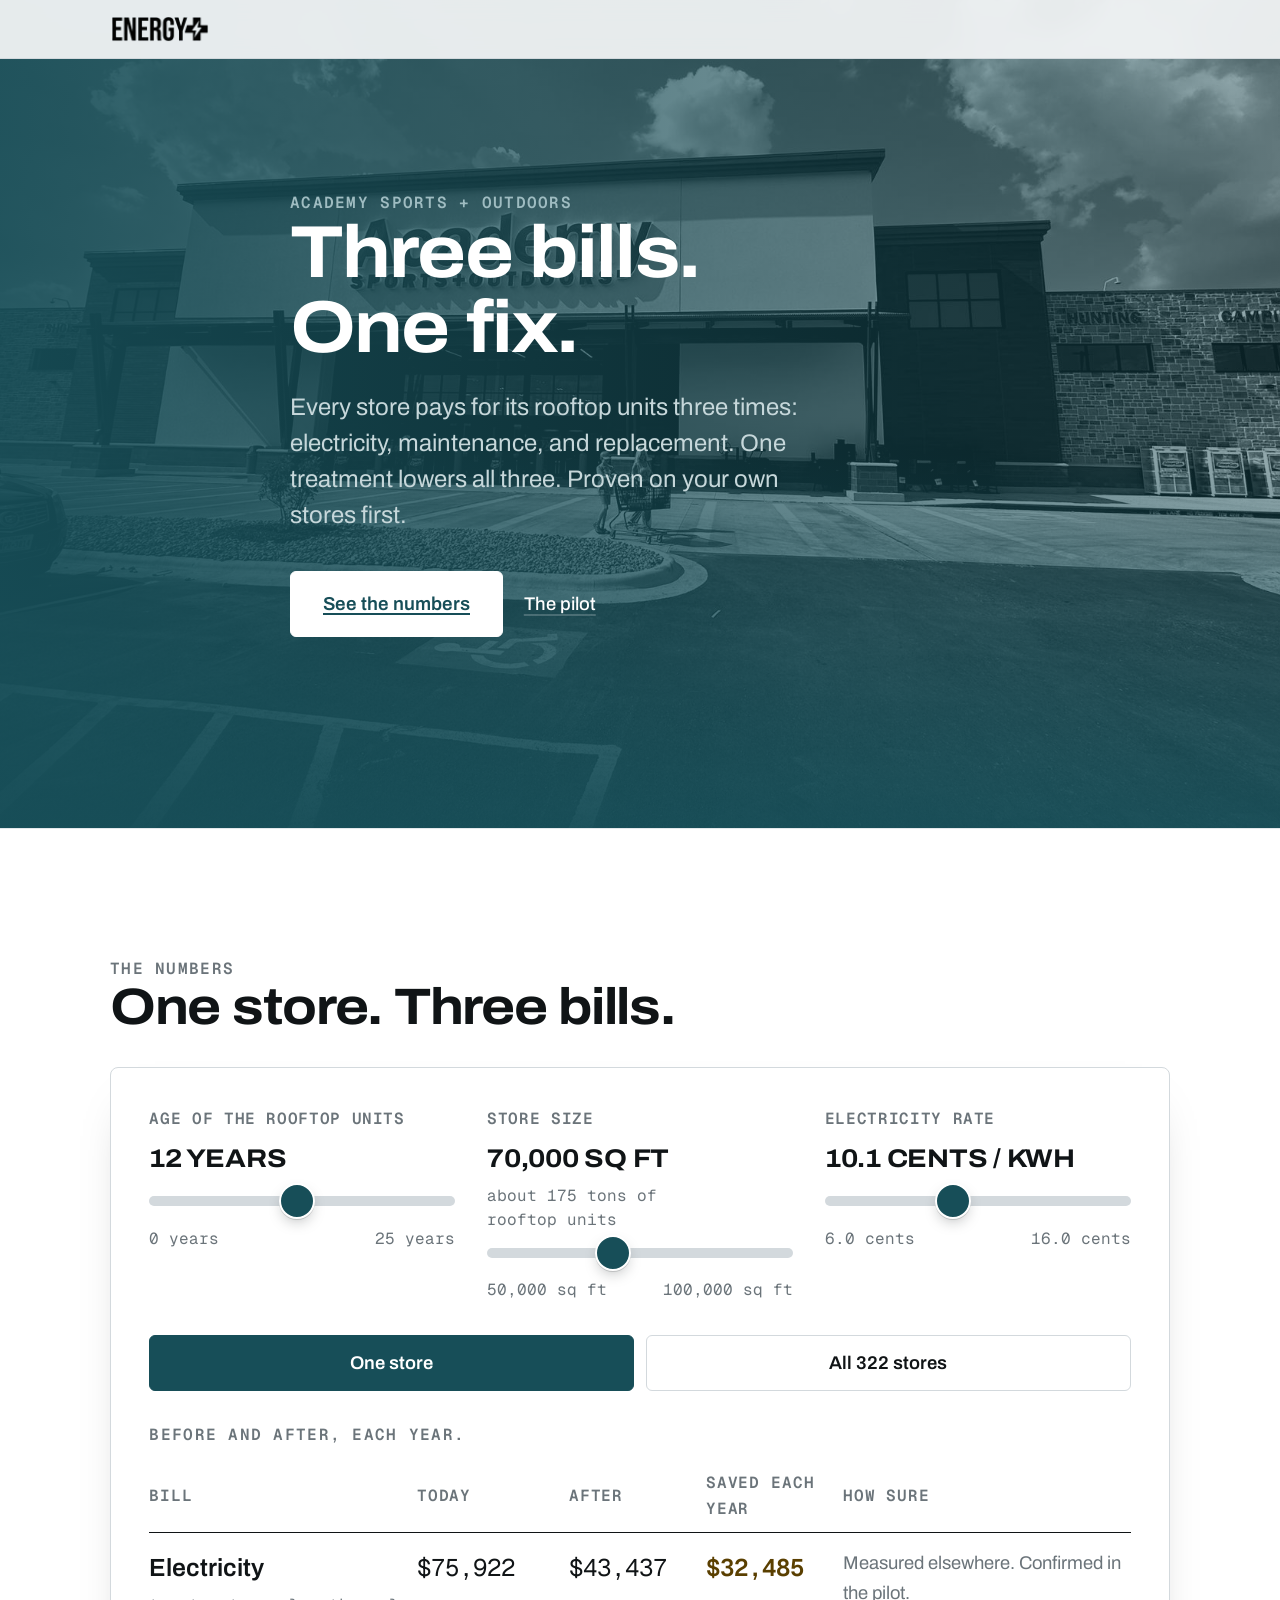
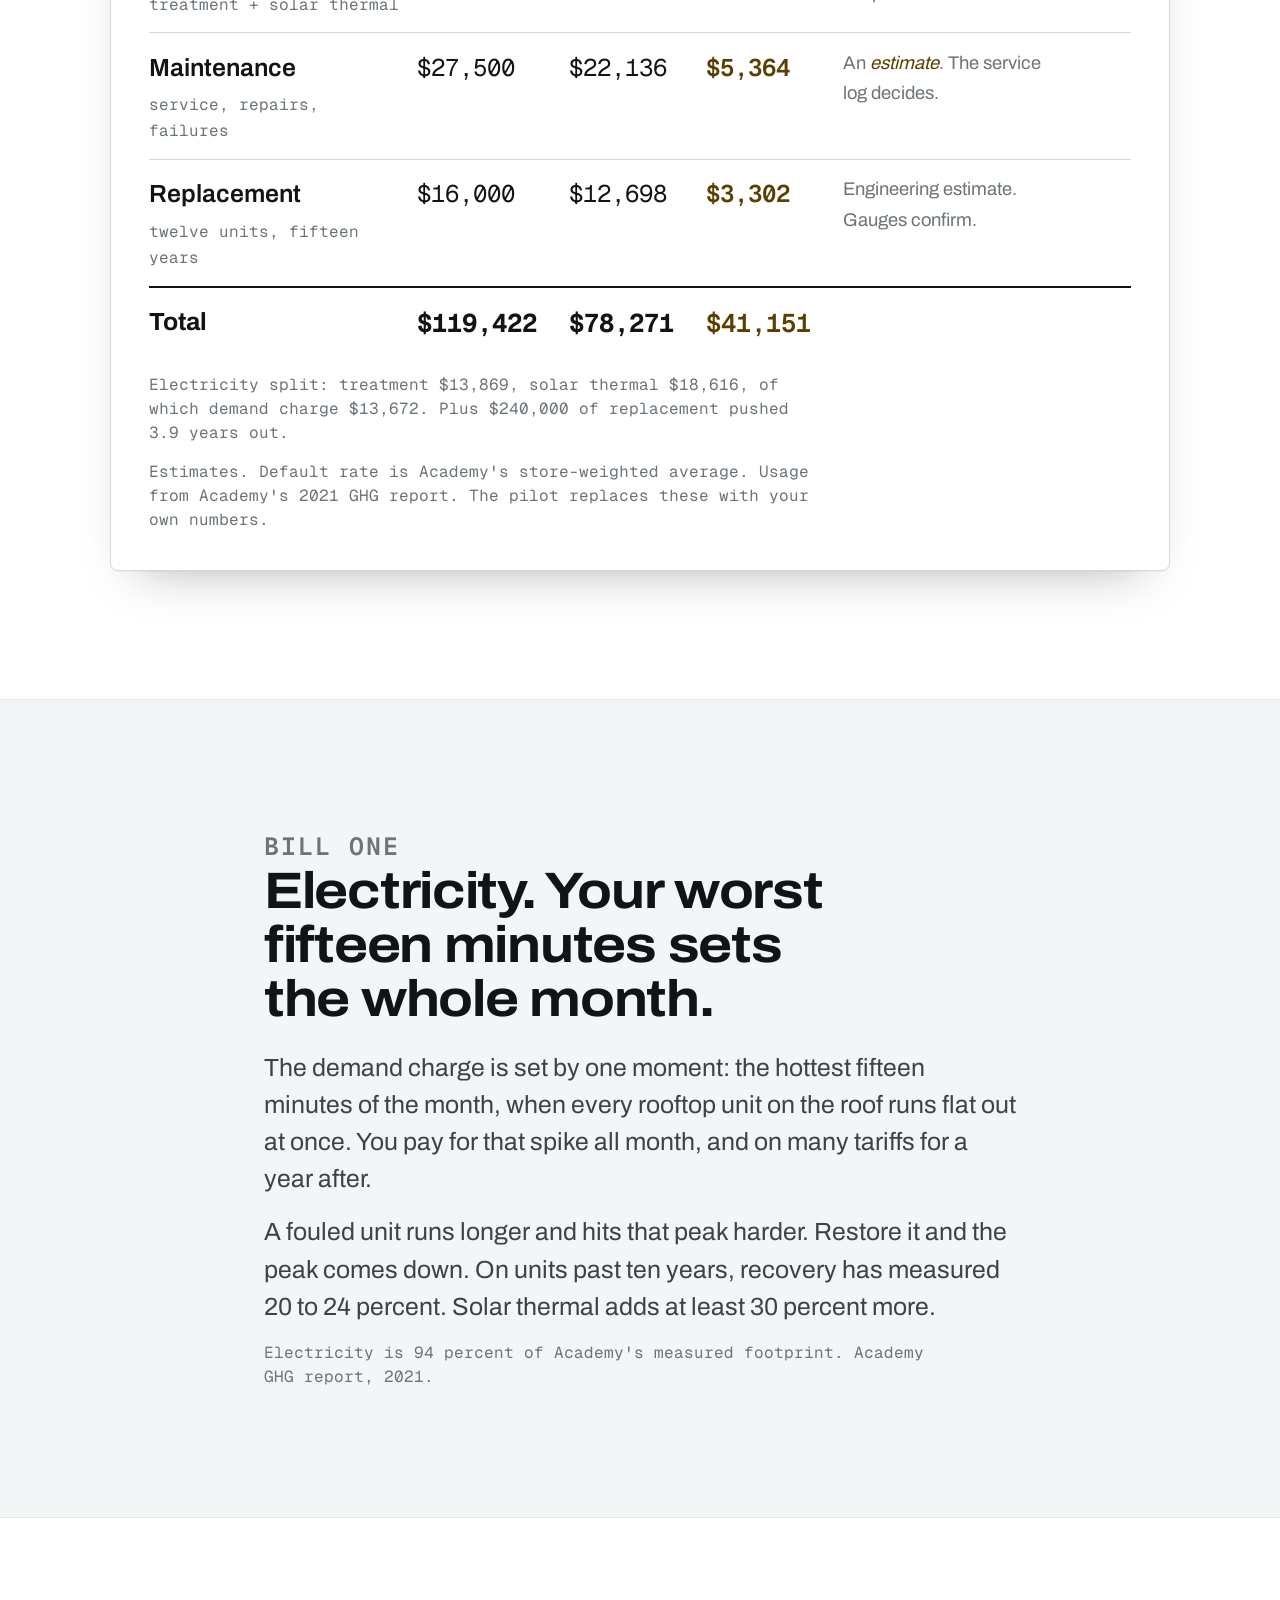
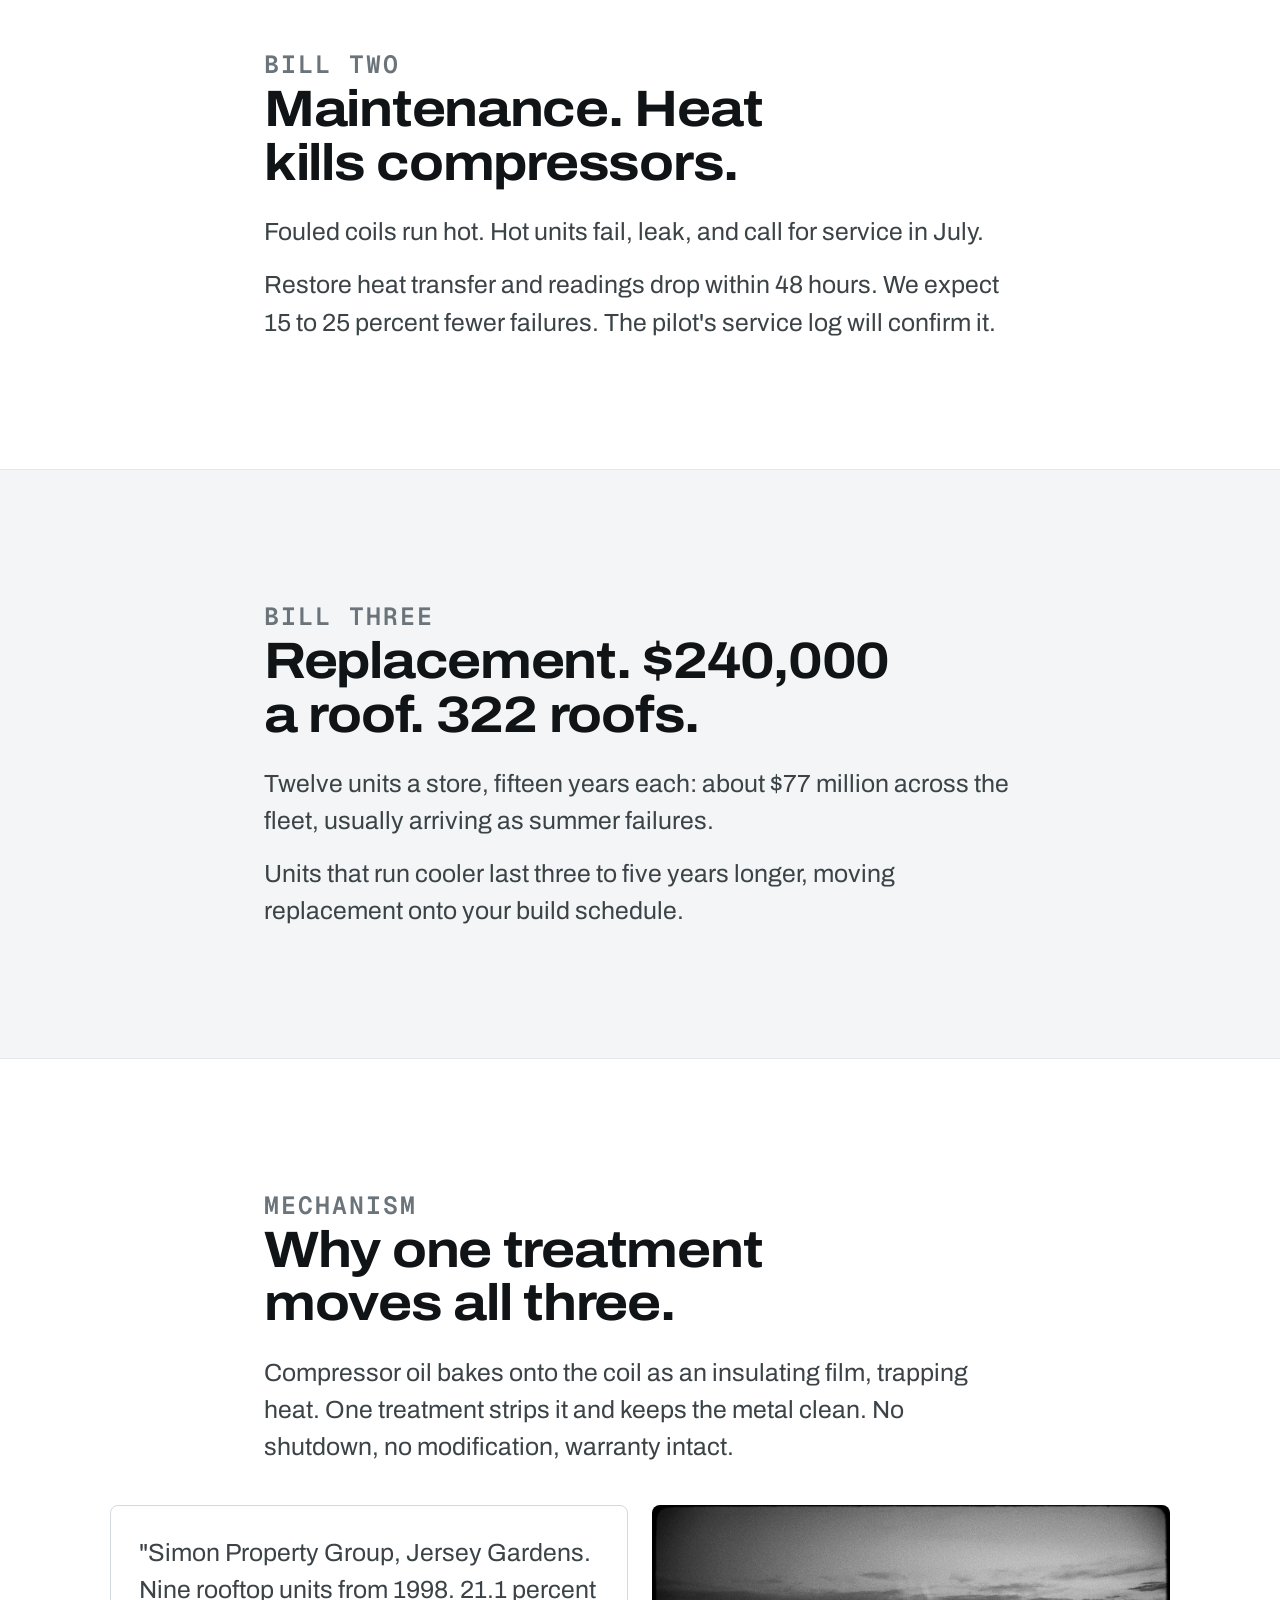
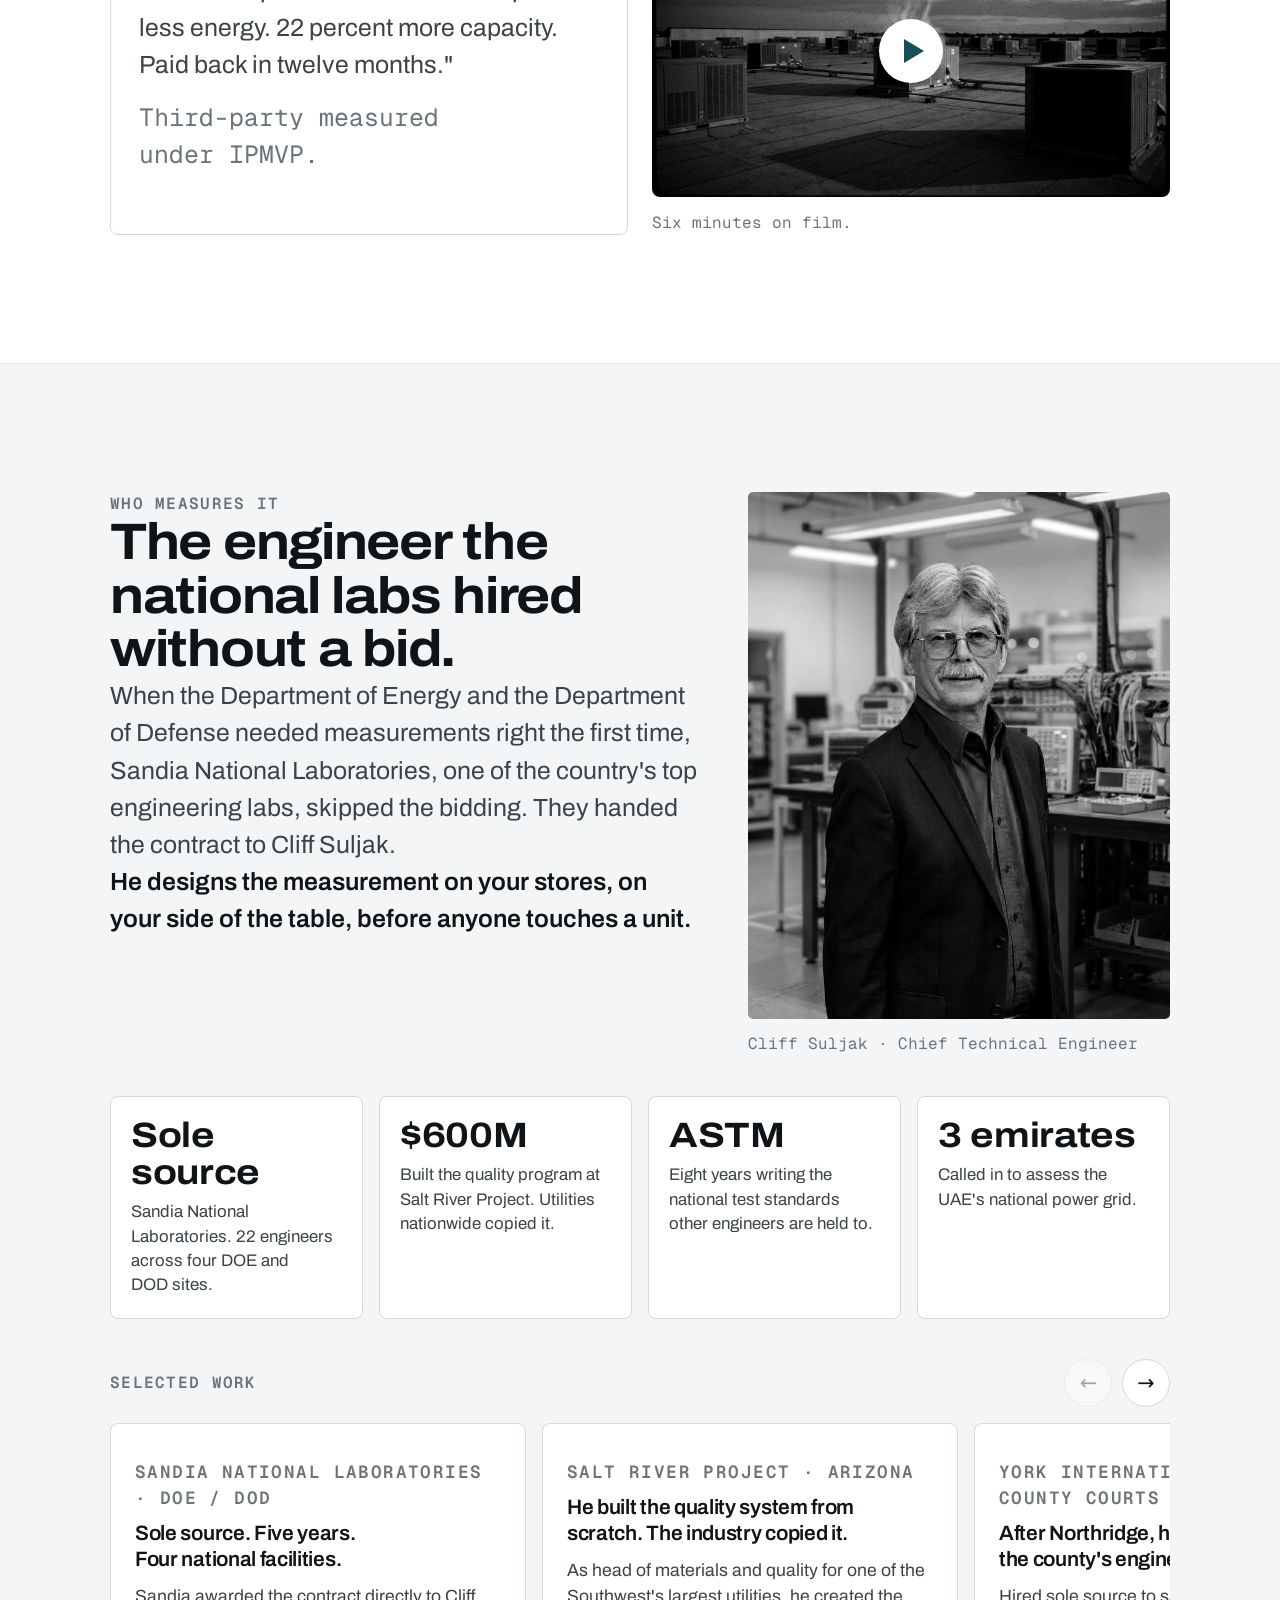
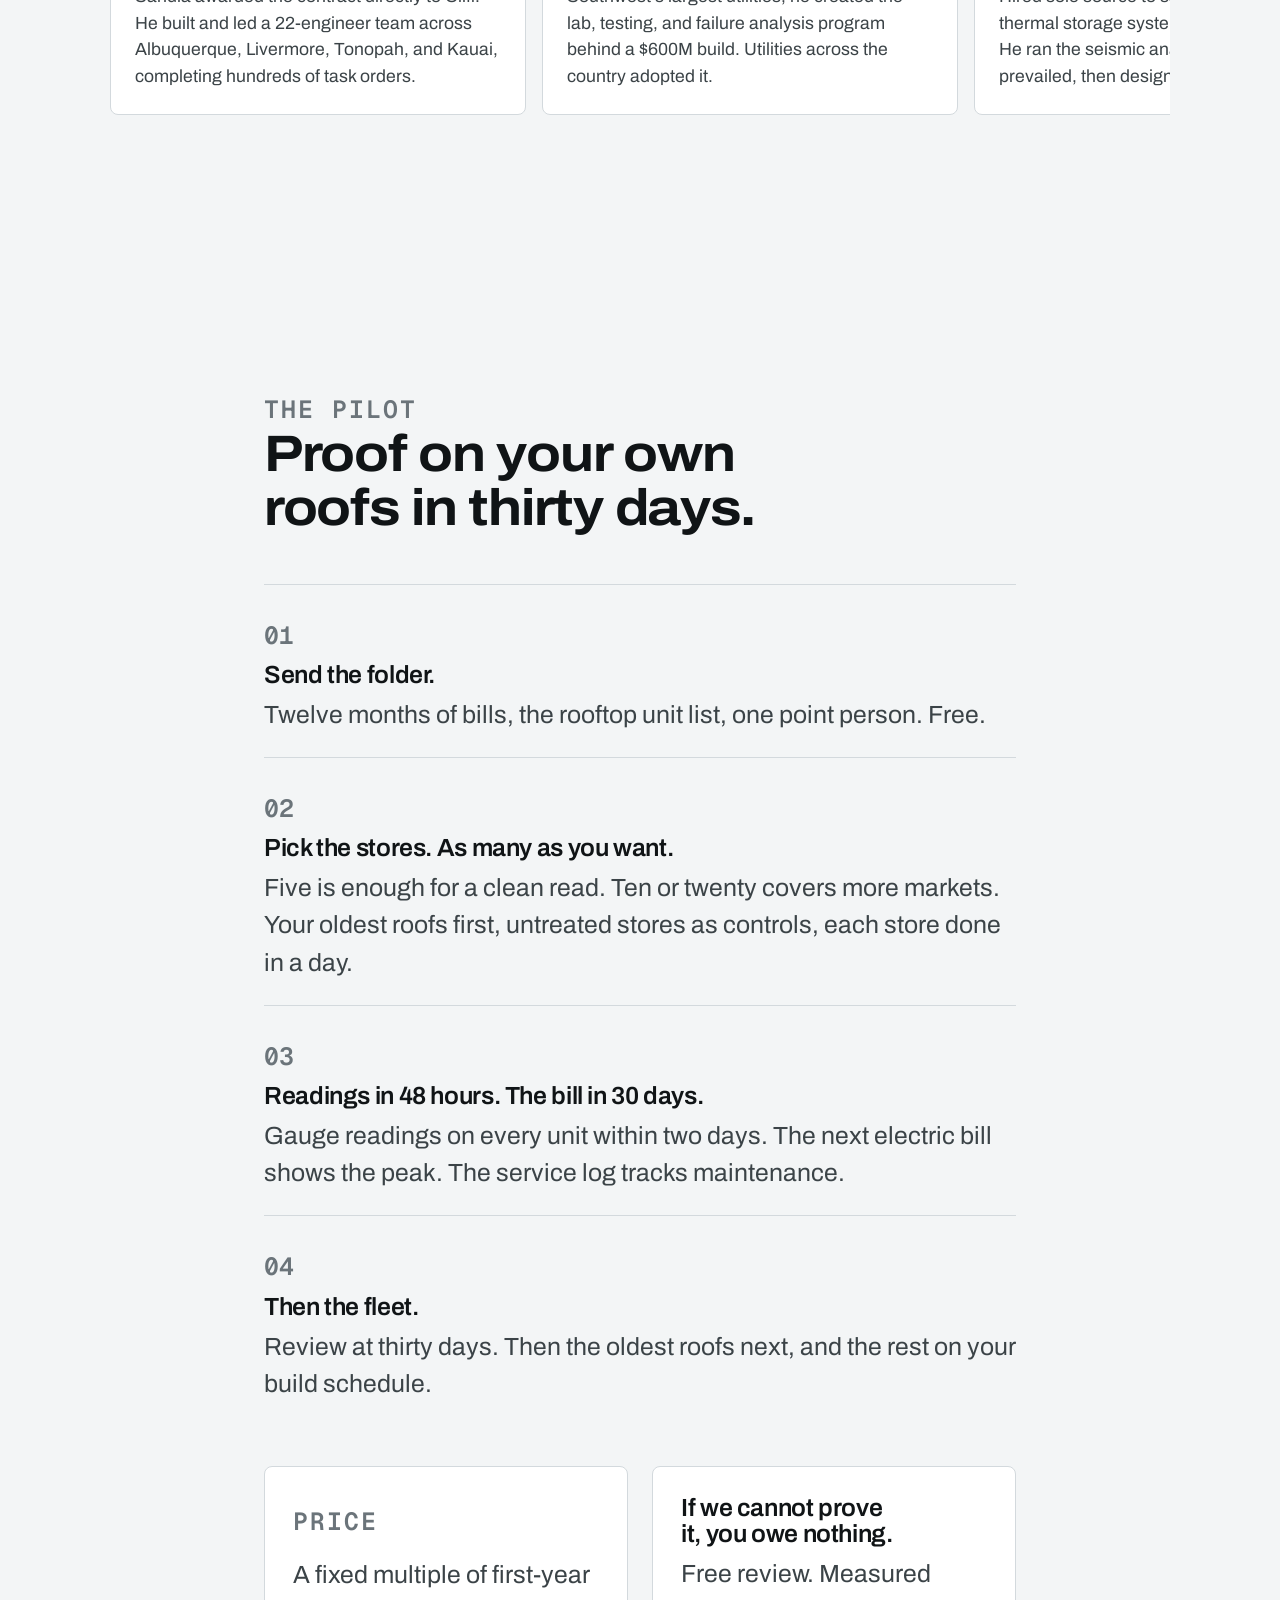
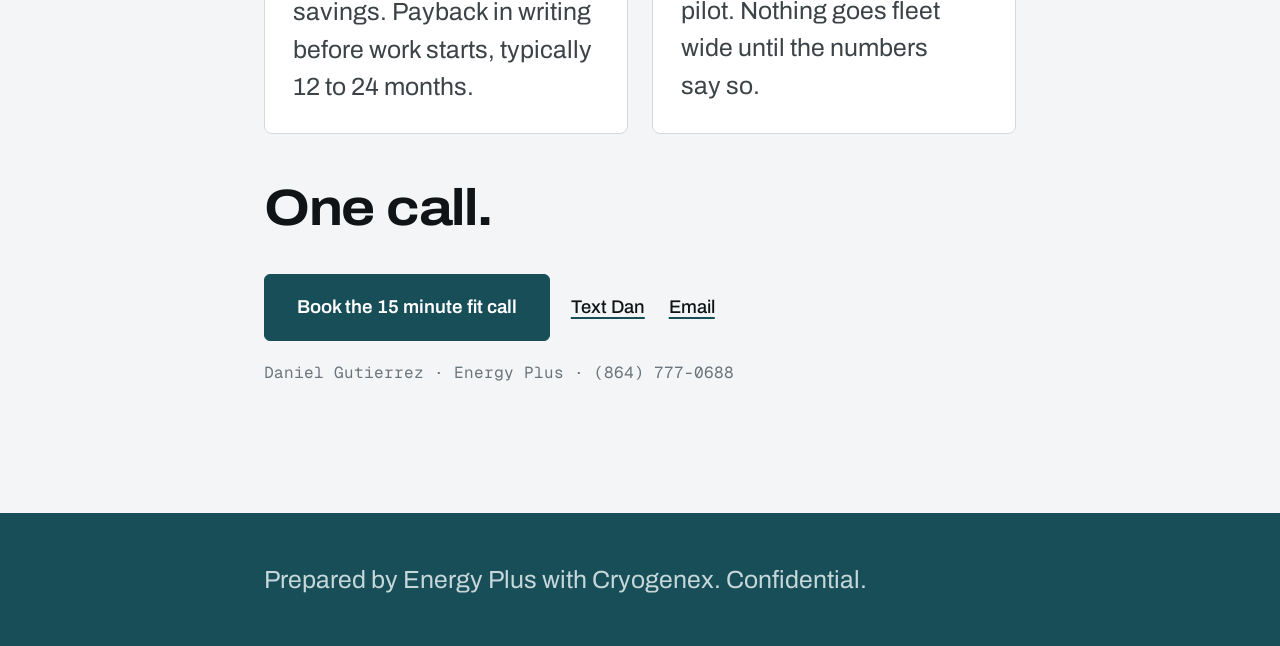
==== commit 564325e1: "Version 7: peak demand headline, Cliff section, faster flexible pilot Co-Authored-By: Claude Opus 5." ====
--- a/index.html
+++ b/index.html
@@ -7,7 +7,7 @@
 <meta name="description" content="Energy Plus proposal for Academy Sports + Outdoors, prepared in partnership with Cryogenex.">
 <title>Energy Plus · Prepared for Academy Sports + Outdoors</title>
 <link rel="stylesheet" href="assets/fonts/report-fonts.css">
-<link rel="stylesheet" href="assets/site.css?v=20261026a">
+<link rel="stylesheet" href="assets/site.css?v=20261026b">
 <style>
   /* This page's own widgets only: the roof ledger, its sliders, and the small
      furniture (bands, cards, toggle, steps, callouts) that assets/site.css does
@@ -156,6 +156,36 @@
   .callout p { font-size: max(var(--step-1), 1.3rem); margin-top: 0.5rem; }
   .callout h3 { font-size: var(--step-1); }
 
+  /* ---------- the engineer: tiles and swipeable project cards ---------- */
+  .eng-head { display: grid; gap: 1.5rem; align-items: start; }
+  @media (min-width: 900px) { .eng-head { grid-template-columns: 1.4fr 1fr; gap: 3rem; } }
+  .eng-head .photo img { aspect-ratio: 4 / 3; width: 100%; object-position: 50% 20%; }
+  @media (min-width: 900px) { .eng-head .photo img { aspect-ratio: 4 / 5; } }
+  .eng-name { font-family: var(--font-mono); font-size: 1rem; color: var(--faint); margin-top: 0.8rem; }
+  .eng-pull { font-weight: 600; color: var(--ink); }
+
+  .tiles { display: grid; grid-template-columns: 1fr 1fr; gap: 1rem; margin-top: 2.5rem; }
+  @media (min-width: 900px) { .tiles { grid-template-columns: repeat(4, 1fr); } }
+  @media (max-width: 400px) { .tile { padding: 1rem; } }
+  .tile { background: var(--card); border: 1px solid var(--rule); border-radius: var(--r-card);
+    padding: 1.25rem; min-width: 0; }
+  .tile .big { font-family: var(--font-sans); font-weight: 700; font-stretch: 112%;
+    font-size: clamp(1.3rem, 5vw, 2.2rem); line-height: 1.05; color: var(--ink); letter-spacing: -0.01em; }
+  .tile p { font-size: 1.05rem; line-height: 1.45; margin-top: 0.6rem; color: var(--body-c); }
+
+  .reel-bar { display: flex; align-items: center; justify-content: space-between; gap: 1rem; margin-top: 2.5rem; }
+  .reel-nav { display: flex; gap: 0.6rem; }
+  .reel-nav button { width: 48px; height: 48px; border-radius: 50%; border: 1px solid var(--rule);
+    background: var(--card); color: var(--ink); font-size: 1.3rem; cursor: pointer; }
+  .reel-nav button:disabled { opacity: 0.35; cursor: default; }
+  .reel { display: flex; gap: 1rem; overflow-x: auto; scroll-snap-type: x mandatory;
+    padding: 1rem 0 1.25rem; scrollbar-width: thin; -webkit-overflow-scrolling: touch; }
+  .reel > article { flex: 0 0 min(85%, 26rem); scroll-snap-align: start; background: var(--card);
+    border: 1px solid var(--rule); border-radius: var(--r-card); padding: 1.5rem; }
+  .reel h3 { font-size: 1.3rem; line-height: 1.25; margin-top: 0.6rem; }
+  .reel p { font-size: 1.1rem; line-height: 1.5; margin-top: 0.7rem; }
+  @media (prefers-reduced-motion: reduce) { .reel { scroll-behavior: auto; } }
+
   footer.site { padding-block: 3rem; background: var(--graphite); color: var(--panel-body); }
   footer.site p { font-size: max(var(--step-1), 1.3rem); }
 
@@ -268,7 +298,7 @@
       <div class="hero__copy">
         <p class="label">Academy Sports + Outdoors</p>
         <h1 id="hero-h">Three bills. One fix.</h1>
-        <p class="hero__lede">Every store pays for its rooftop units three times: electricity, maintenance, and replacement. One treatment lowers all three. Proven in five stores first.</p>
+        <p class="hero__lede">Every store pays for its rooftop units three times: electricity, maintenance, and replacement. One treatment lowers all three. Proven on your own stores first.</p>
         <div class="btns">
           <a class="btn btn--lg" href="#ledger">See the numbers</a>
           <a class="textlink" href="#pilot">The pilot</a>
@@ -361,9 +391,9 @@
   <section class="band" id="energy">
     <div class="wrap narrow">
       <p class="label">Bill one</p>
-      <h2>Electricity. Led by the line no broker can touch.</h2>
-      <p>A broker can shop your rate. No one can shop the demand charge, set by your highest fifteen minutes of the month when every rooftop unit runs flat out.</p>
-      <p>A fouled unit runs longer and hits that peak harder. Restore it and both drop. On units past ten years, recovery has measured 20 to 24 percent. Solar thermal adds at least 30 percent more.</p>
+      <h2>Electricity. Your worst fifteen minutes sets the whole month.</h2>
+      <p>The demand charge is set by one moment: the hottest fifteen minutes of the month, when every rooftop unit on the roof runs flat out at once. You pay for that spike all month, and on many tariffs for a year after.</p>
+      <p>A fouled unit runs longer and hits that peak harder. Restore it and the peak comes down. On units past ten years, recovery has measured 20 to 24 percent. Solar thermal adds at least 30 percent more.</p>
       <p class="fine">Electricity is 94 percent of Academy's measured footprint. Academy GHG report, 2021.</p>
     </div>
   </section>
@@ -401,28 +431,83 @@
           <p>"Simon Property Group, Jersey Gardens. Nine rooftop units from 1998. 21.1 percent less energy. 22 percent more capacity. Paid back in twelve months."</p>
           <p class="fine">Third-party measured under IPMVP.</p>
         </div>
-        <div class="plain-card">
-          <div class="photo" style="margin-bottom:1rem;">
-            <img src="assets/img/cliff-lab.jpg" alt="Cliff Suljak in the lab">
+        <div>
+          <div class="film" id="filmFacade" role="button" tabindex="0" aria-label="Play the film">
+            <img src="assets/img/film-cover.jpg" alt="Six minutes on film">
+            <div class="play"><span></span></div>
           </div>
-          <p>Cliff Suljak, Chief Technical Engineer. Former Sandia National Laboratories contractor. He designs the measurement before anyone touches a unit.</p>
-        </div>
-      </div>
-      <div style="margin-top:1.5rem; max-width: 32rem;">
-        <div class="film" id="filmFacade" role="button" tabindex="0" aria-label="Play the film">
-          <img src="assets/img/film-cover.jpg" alt="Six minutes on film">
-          <div class="play"><span></span></div>
-        </div>
-        <p class="fine">Six minutes on film.</p>
+          <p class="fine">Six minutes on film.</p>
+        </div>
       </div>
     </div>
   </section>
 
-  <!-- 7. The pilot and the ask -->
+  <!-- 7. The engineer -->
+  <section class="band" id="engineer">
+    <div class="wrap">
+      <div class="eng-head">
+        <div>
+          <p class="label">Who measures it</p>
+          <h2>The engineer the national labs hired without a bid.</h2>
+          <p>When the Department of Energy and the Department of Defense needed measurements right the first time, Sandia National Laboratories, one of the country's top engineering labs, skipped the bidding. They handed the contract to Cliff Suljak.</p>
+          <p class="eng-pull">He designs the measurement on your stores, on your side of the table, before anyone touches a unit.</p>
+        </div>
+        <div class="photo">
+          <img src="assets/img/cliff-lab.jpg" alt="Cliff Suljak in the lab" loading="lazy">
+          <p class="eng-name">Cliff Suljak · Chief Technical Engineer</p>
+        </div>
+      </div>
+
+      <div class="tiles">
+        <div class="tile"><div class="big">Sole source</div><p>Sandia National Laboratories. 22 engineers across four DOE and DOD sites.</p></div>
+        <div class="tile"><div class="big">$600M</div><p>Built the quality program at Salt River Project. Utilities nationwide copied it.</p></div>
+        <div class="tile"><div class="big">ASTM</div><p>Eight years writing the national test standards other engineers are held to.</p></div>
+        <div class="tile"><div class="big">3 emirates</div><p>Called in to assess the UAE's national power grid.</p></div>
+      </div>
+
+      <div class="reel-bar">
+        <p class="label" style="margin:0;">Selected work</p>
+        <div class="reel-nav">
+          <button type="button" id="reelPrev" aria-label="Previous project">&larr;</button>
+          <button type="button" id="reelNext" aria-label="Next project">&rarr;</button>
+        </div>
+      </div>
+      <div class="reel" id="reel" tabindex="0" aria-label="Selected projects">
+        <article>
+          <p class="label">Sandia National Laboratories · DOE / DOD</p>
+          <h3>Sole source. Five years. Four national facilities.</h3>
+          <p>Sandia awarded the contract directly to Cliff. He built and led a 22-engineer team across Albuquerque, Livermore, Tonopah, and Kauai, completing hundreds of task orders.</p>
+        </article>
+        <article>
+          <p class="label">Salt River Project · Arizona</p>
+          <h3>He built the quality system from scratch. The industry copied it.</h3>
+          <p>As head of materials and quality for one of the Southwest's largest utilities, he created the lab, testing, and failure analysis program behind a $600M build. Utilities across the country adopted it.</p>
+        </article>
+        <article>
+          <p class="label">York International · LA County Courts</p>
+          <h3>After Northridge, he went up against the county's engineers. And won.</h3>
+          <p>Hired sole source to save the world's largest thermal storage system after the earthquake. He ran the seismic analysis, testified, prevailed, then designed and installed the fix.</p>
+        </article>
+        <article>
+          <p class="label">UAE National Grid · Dubai · Abu Dhabi · Sharjah</p>
+          <h3>Three emirates. One grid. He assessed all of it.</h3>
+          <p>A power loss engagement grew into a full reliability assessment of the national grid, consulting directly to the utility authorities in country.</p>
+        </article>
+        <article>
+          <p class="label">ASTM · Standards committee</p>
+          <h3>Eight years writing the tests everyone else must pass.</h3>
+          <p>He helped develop test methods for advanced materials in extreme environments, later adopted as national acceptance criteria for utility procurement.</p>
+        </article>
+      </div>
+    </div>
+  </section>
+
+
+  <!-- 8. The pilot and the ask -->
   <section class="band" id="pilot">
     <div class="wrap narrow">
       <p class="label">The pilot</p>
-      <h2>Five stores. Three bills. One season.</h2>
+      <h2>Proof on your own roofs in thirty days.</h2>
 
       <ol class="steps">
         <li>
@@ -432,18 +517,18 @@
         </li>
         <li>
           <p class="step-num mono">02</p>
-          <h3>Five stores, two controls.</h3>
-          <p>Your oldest roofs in your hottest markets. Treated in a day each, before summer.</p>
+          <h3>Pick the stores. As many as you want.</h3>
+          <p>Five is enough for a clean read. Ten or twenty covers more markets. Your oldest roofs first, untreated stores as controls, each store done in a day.</p>
         </li>
         <li>
           <p class="step-num mono">03</p>
-          <h3>Measure all three.</h3>
-          <p>Interval data for the electric bill. The service log for maintenance. Gauge readings on every unit for life.</p>
+          <h3>Readings in 48 hours. The bill in 30 days.</h3>
+          <p>Gauge readings on every unit within two days. The next electric bill shows the peak. The service log tracks maintenance.</p>
         </li>
         <li>
           <p class="step-num mono">04</p>
           <h3>Then the fleet.</h3>
-          <p>First review at thirty days. The bottom quartile before next summer. The fleet on your build schedule.</p>
+          <p>Review at thirty days. Then the oldest roofs next, and the rest on your build schedule.</p>
         </li>
       </ol>
 
@@ -454,7 +539,7 @@
         </div>
         <div class="callout">
           <h3>If we cannot prove it, you owe nothing.</h3>
-          <p>Free review. Measured pilot. No store six until the numbers say so.</p>
+          <p>Free review. Measured pilot. Nothing goes fleet wide until the numbers say so.</p>
         </div>
       </div>
 
@@ -601,6 +686,20 @@
 
   render();
 
+  // Project reel arrows (swipe works without them)
+  var reel = document.getElementById("reel");
+  var prev = document.getElementById("reelPrev"), next = document.getElementById("reelNext");
+  function step(){ var a = reel.querySelector("article"); return a ? a.getBoundingClientRect().width + 16 : 300; }
+  function sync(){
+    prev.disabled = reel.scrollLeft < 4;
+    next.disabled = reel.scrollLeft + reel.clientWidth >= reel.scrollWidth - 4;
+  }
+  prev.addEventListener("click", function(){ reel.scrollBy({ left: -step(), behavior: "smooth" }); });
+  next.addEventListener("click", function(){ reel.scrollBy({ left: step(), behavior: "smooth" }); });
+  reel.addEventListener("scroll", sync, { passive: true });
+  window.addEventListener("resize", sync);
+  sync();
+
   // Film facade
   var filmFacade = document.getElementById("filmFacade");
   function playFilm(){
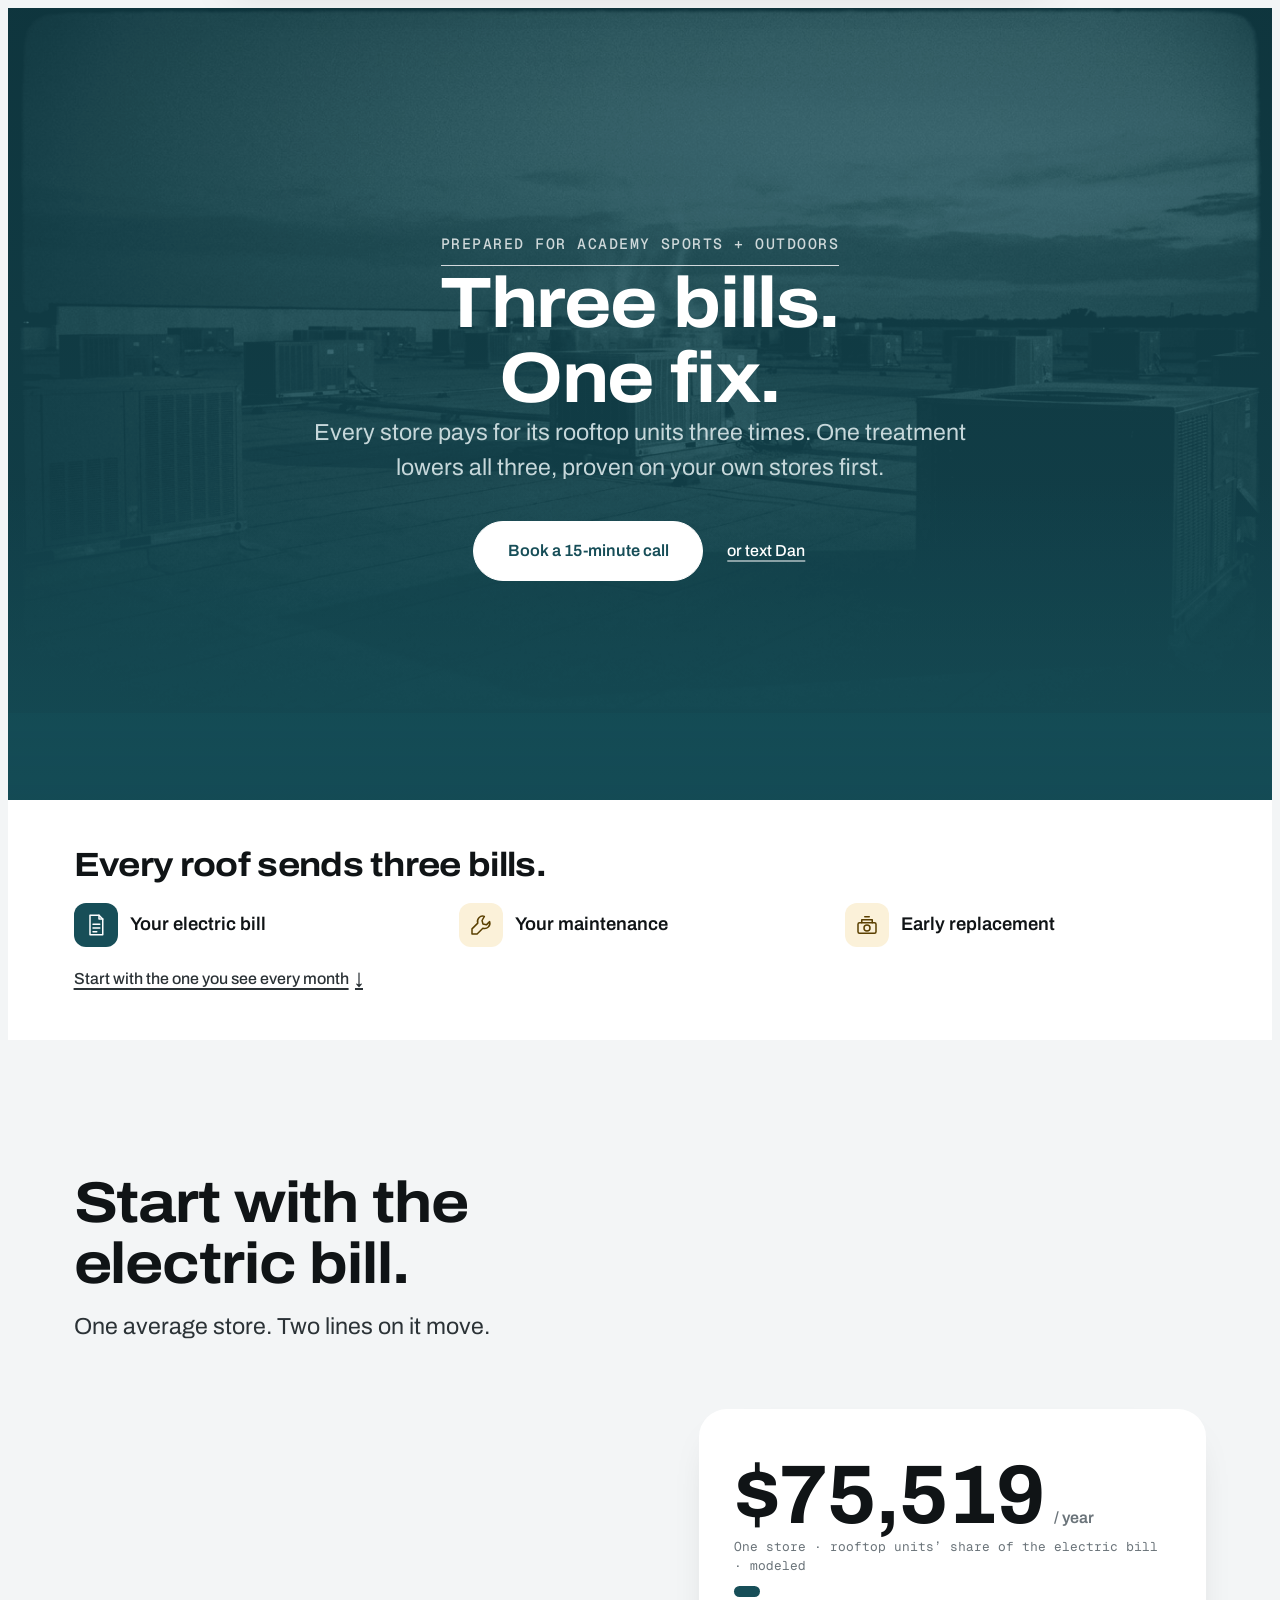
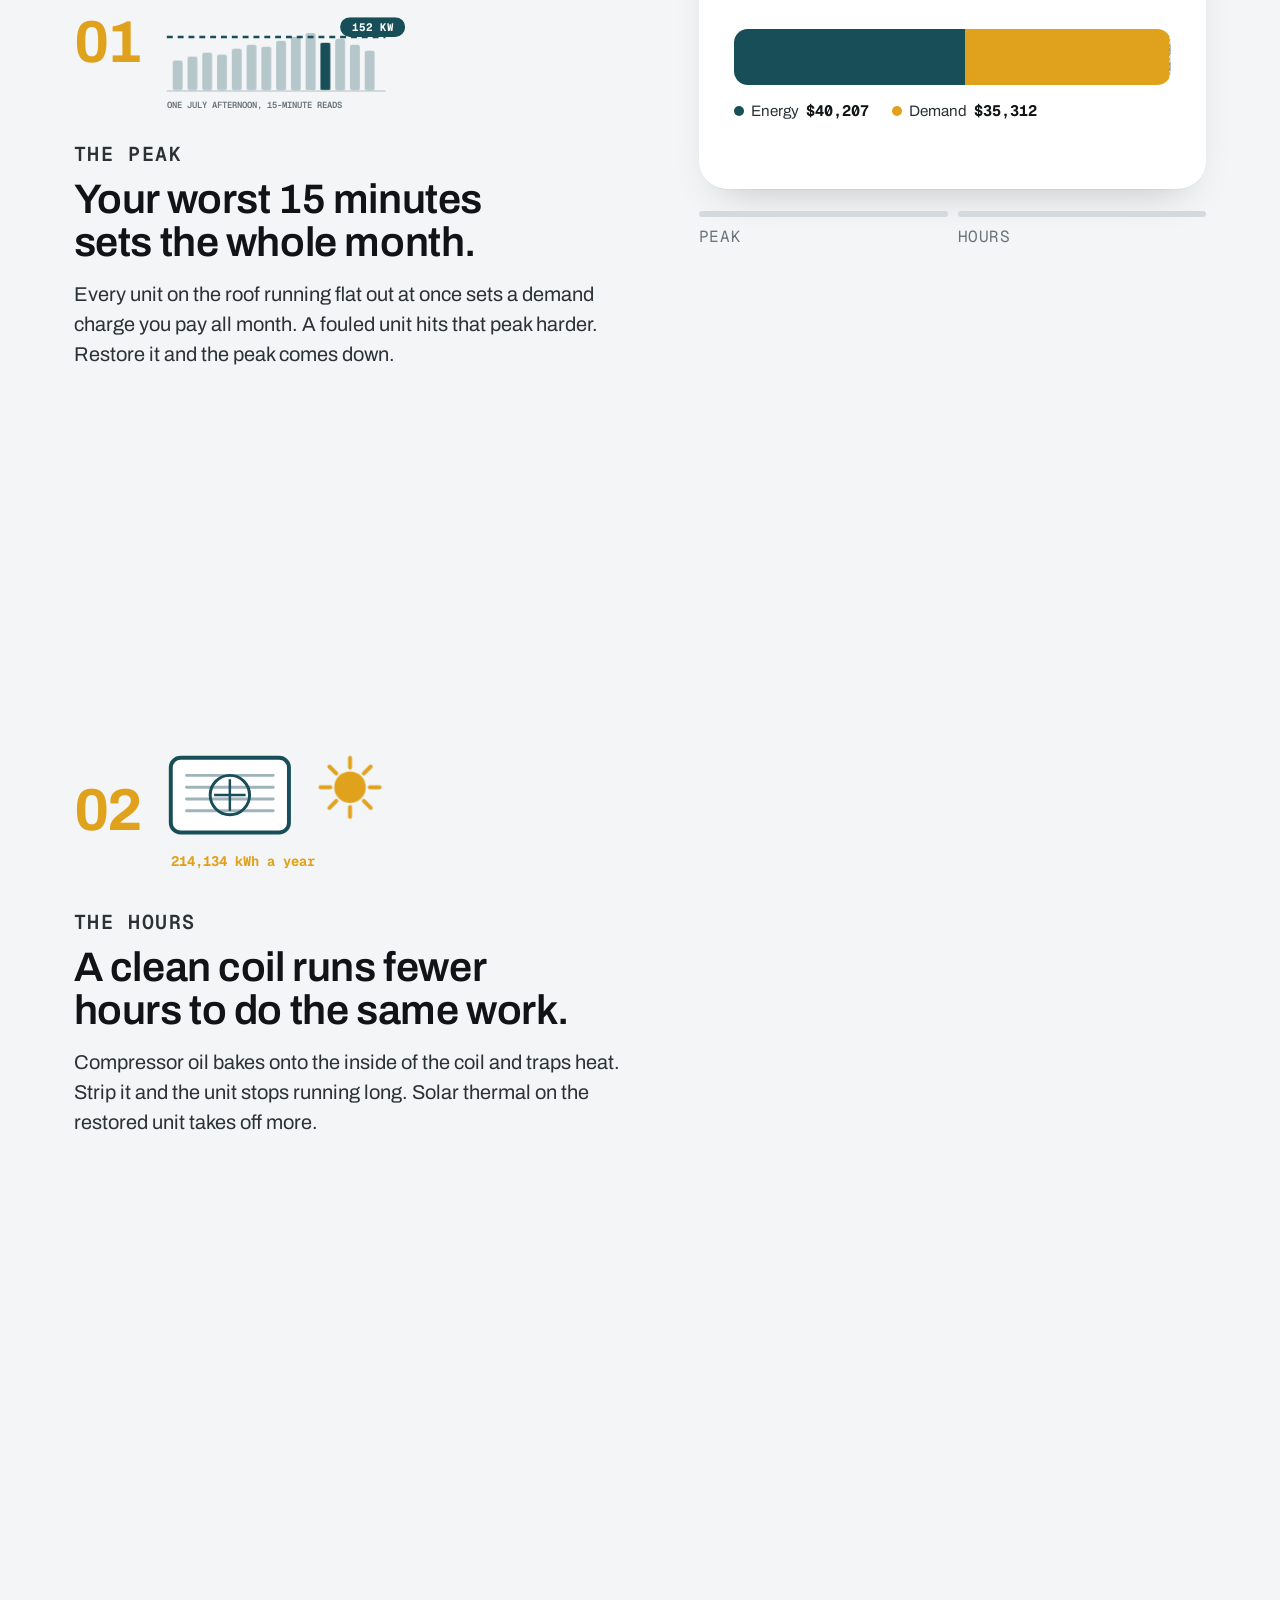
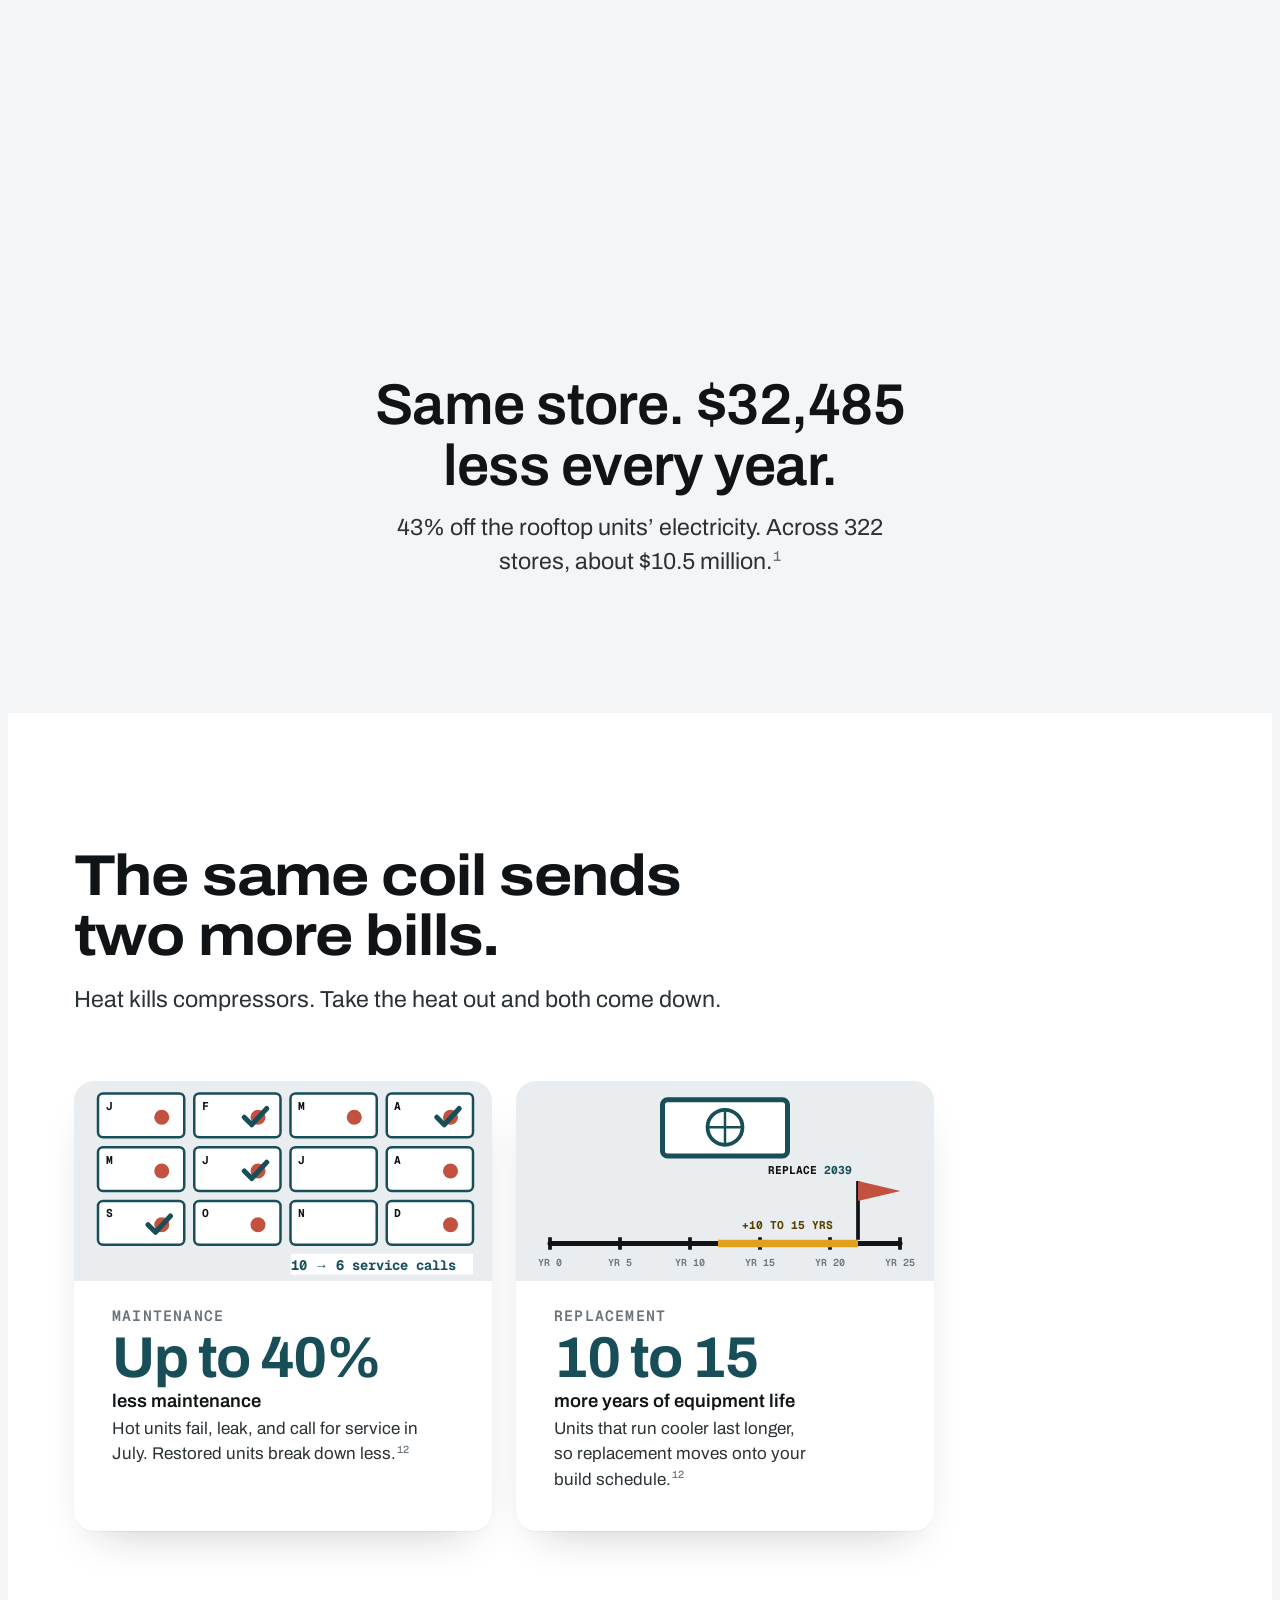
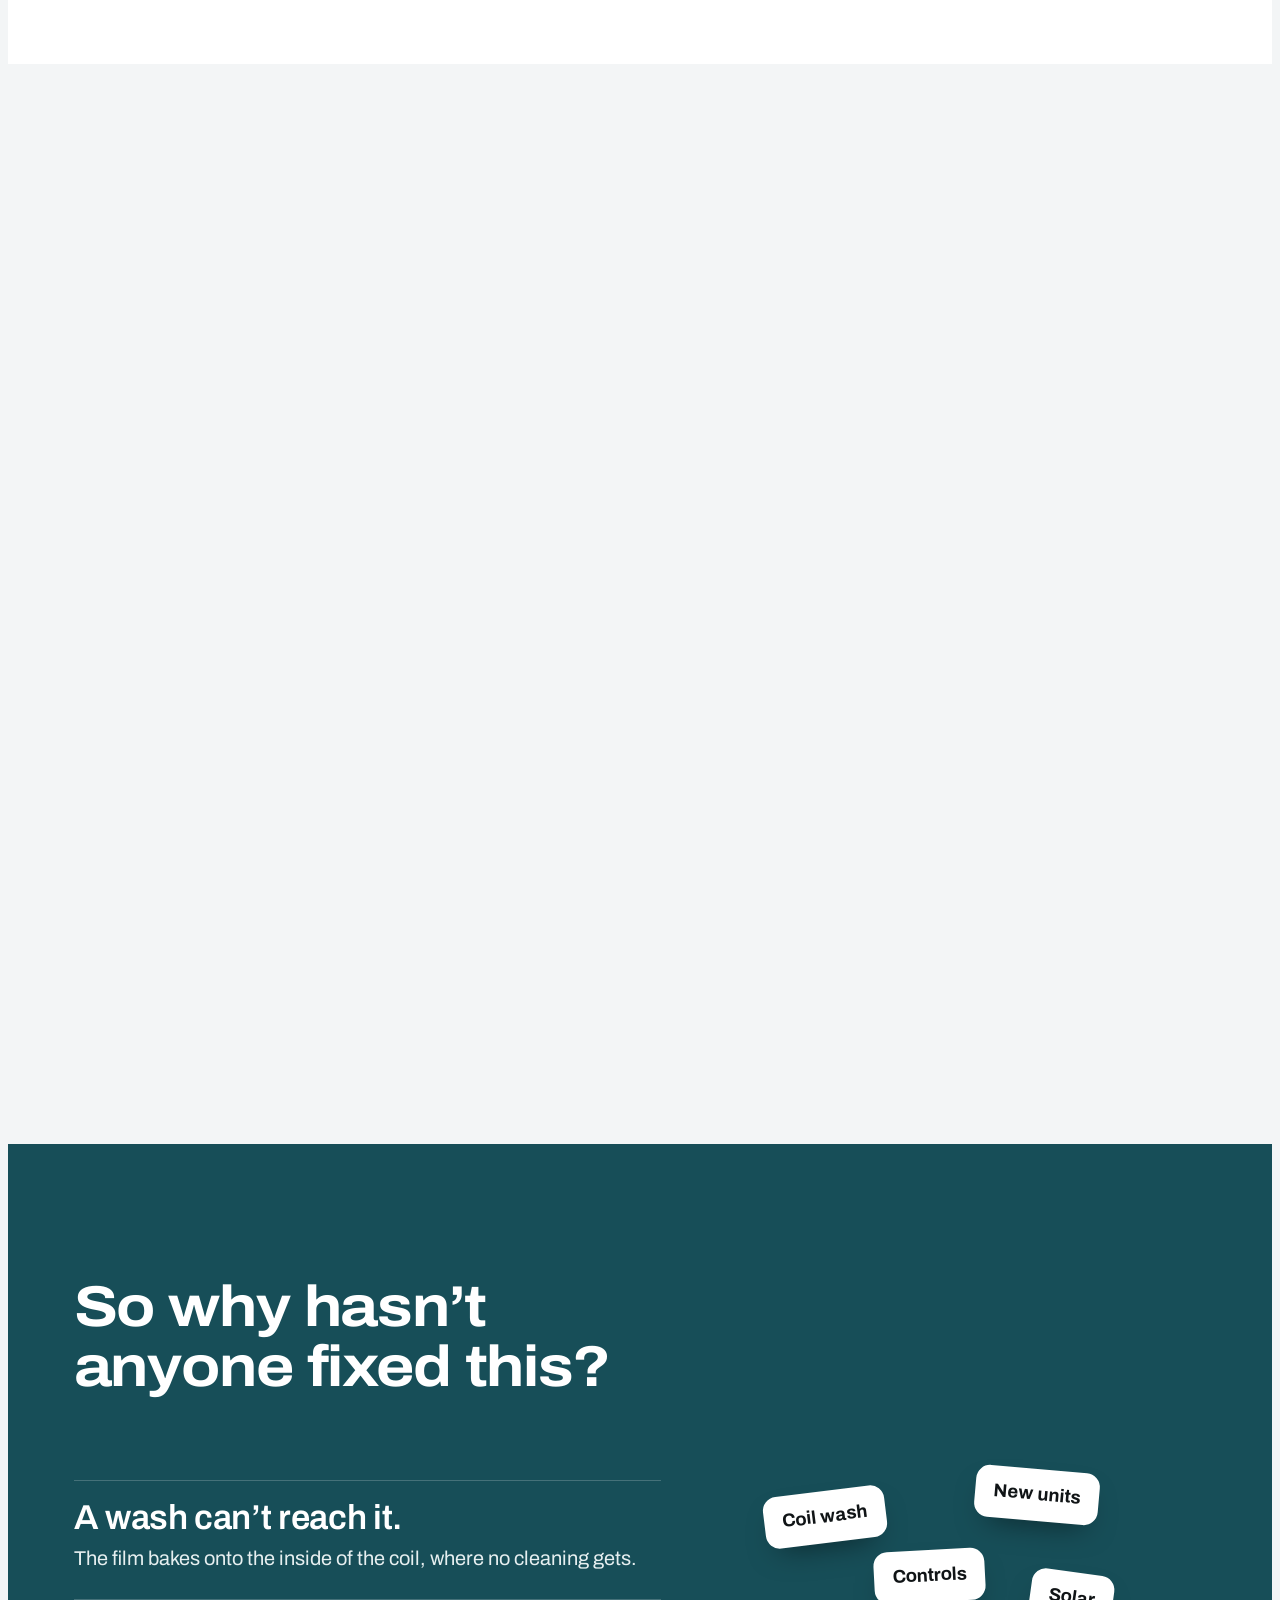
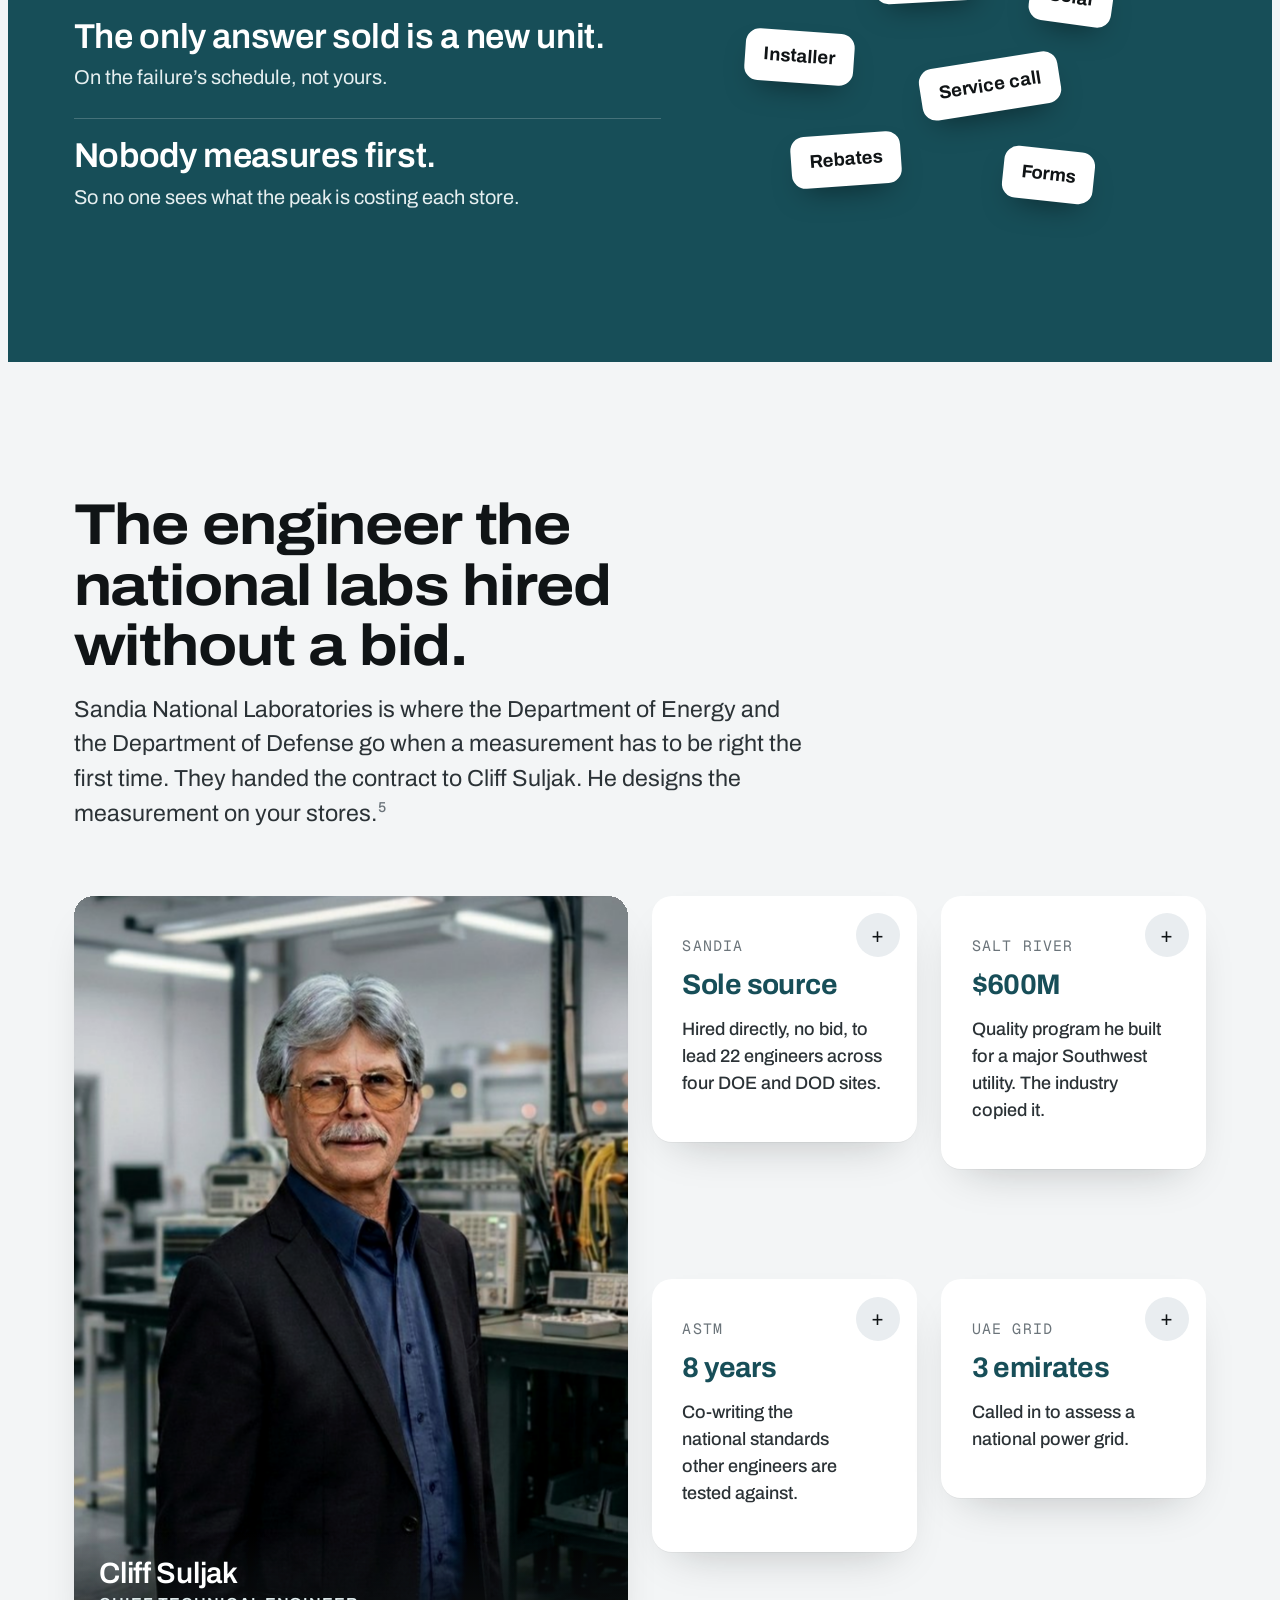
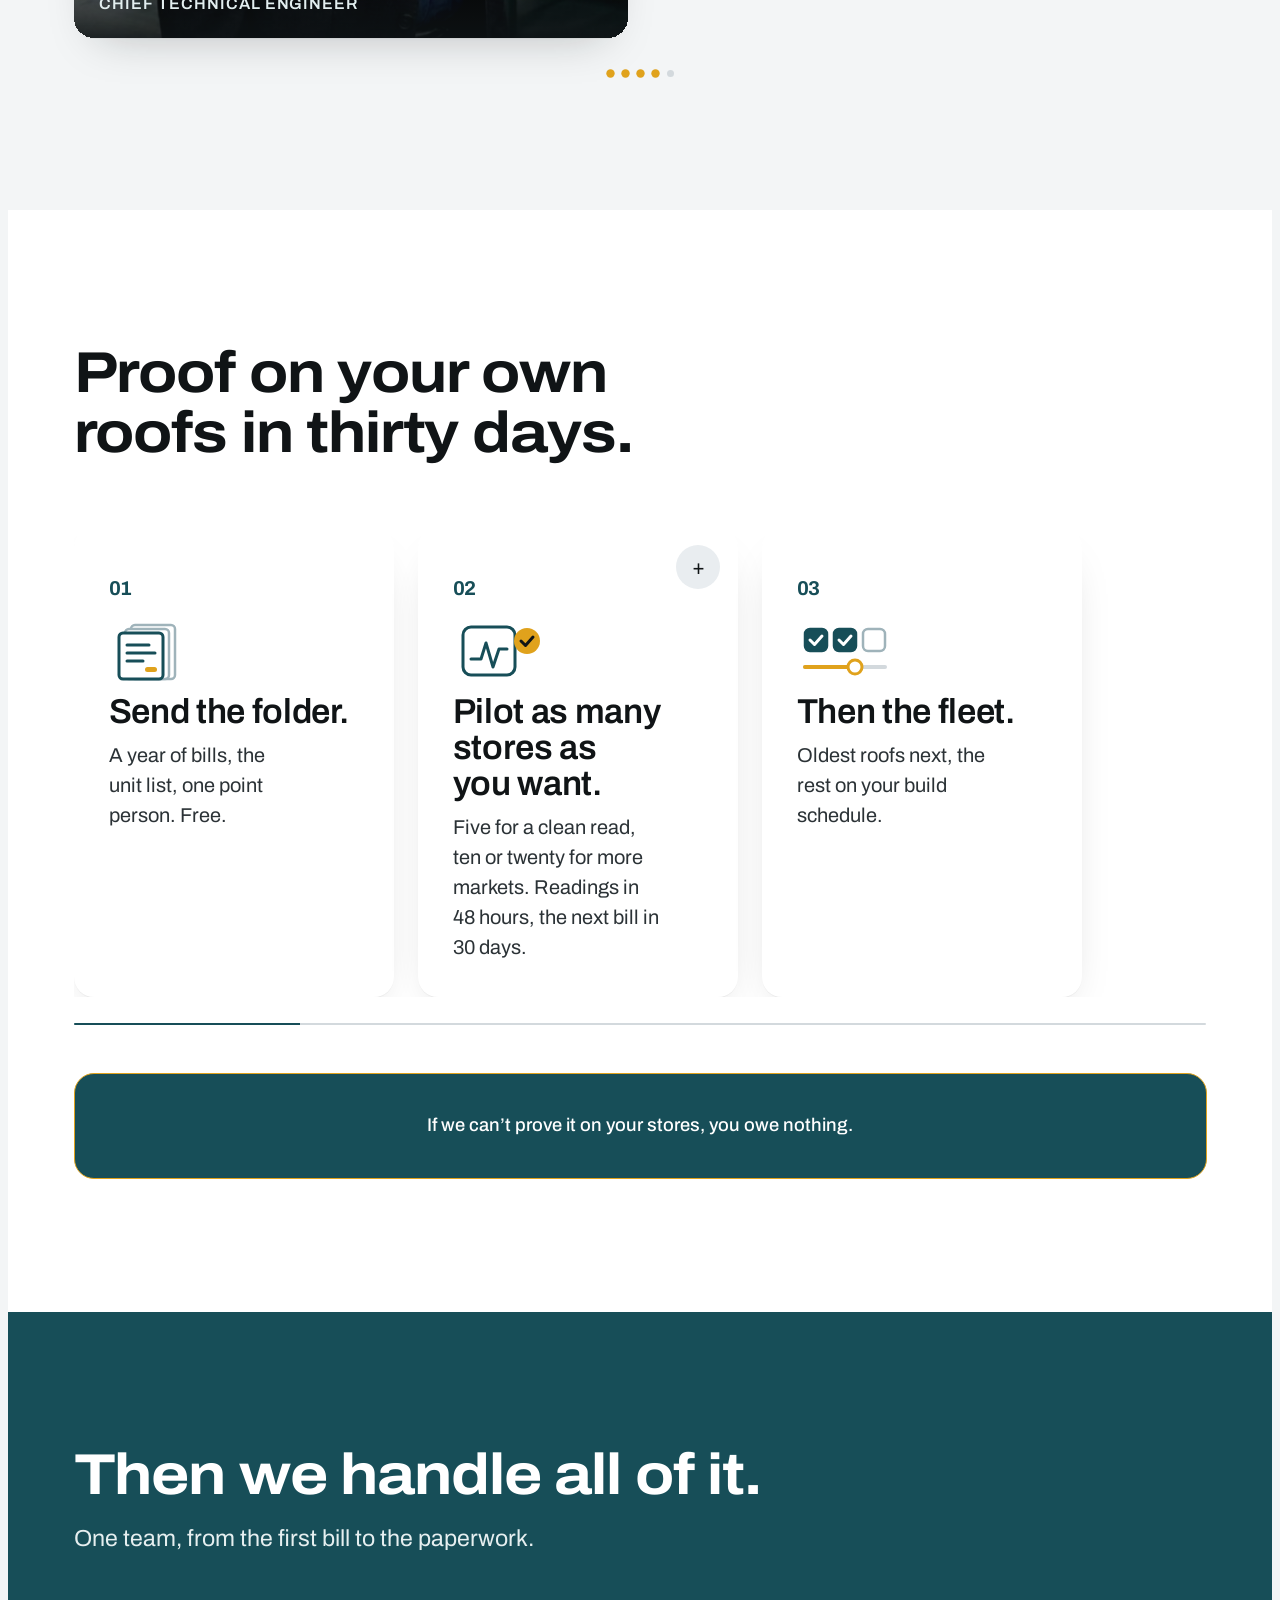
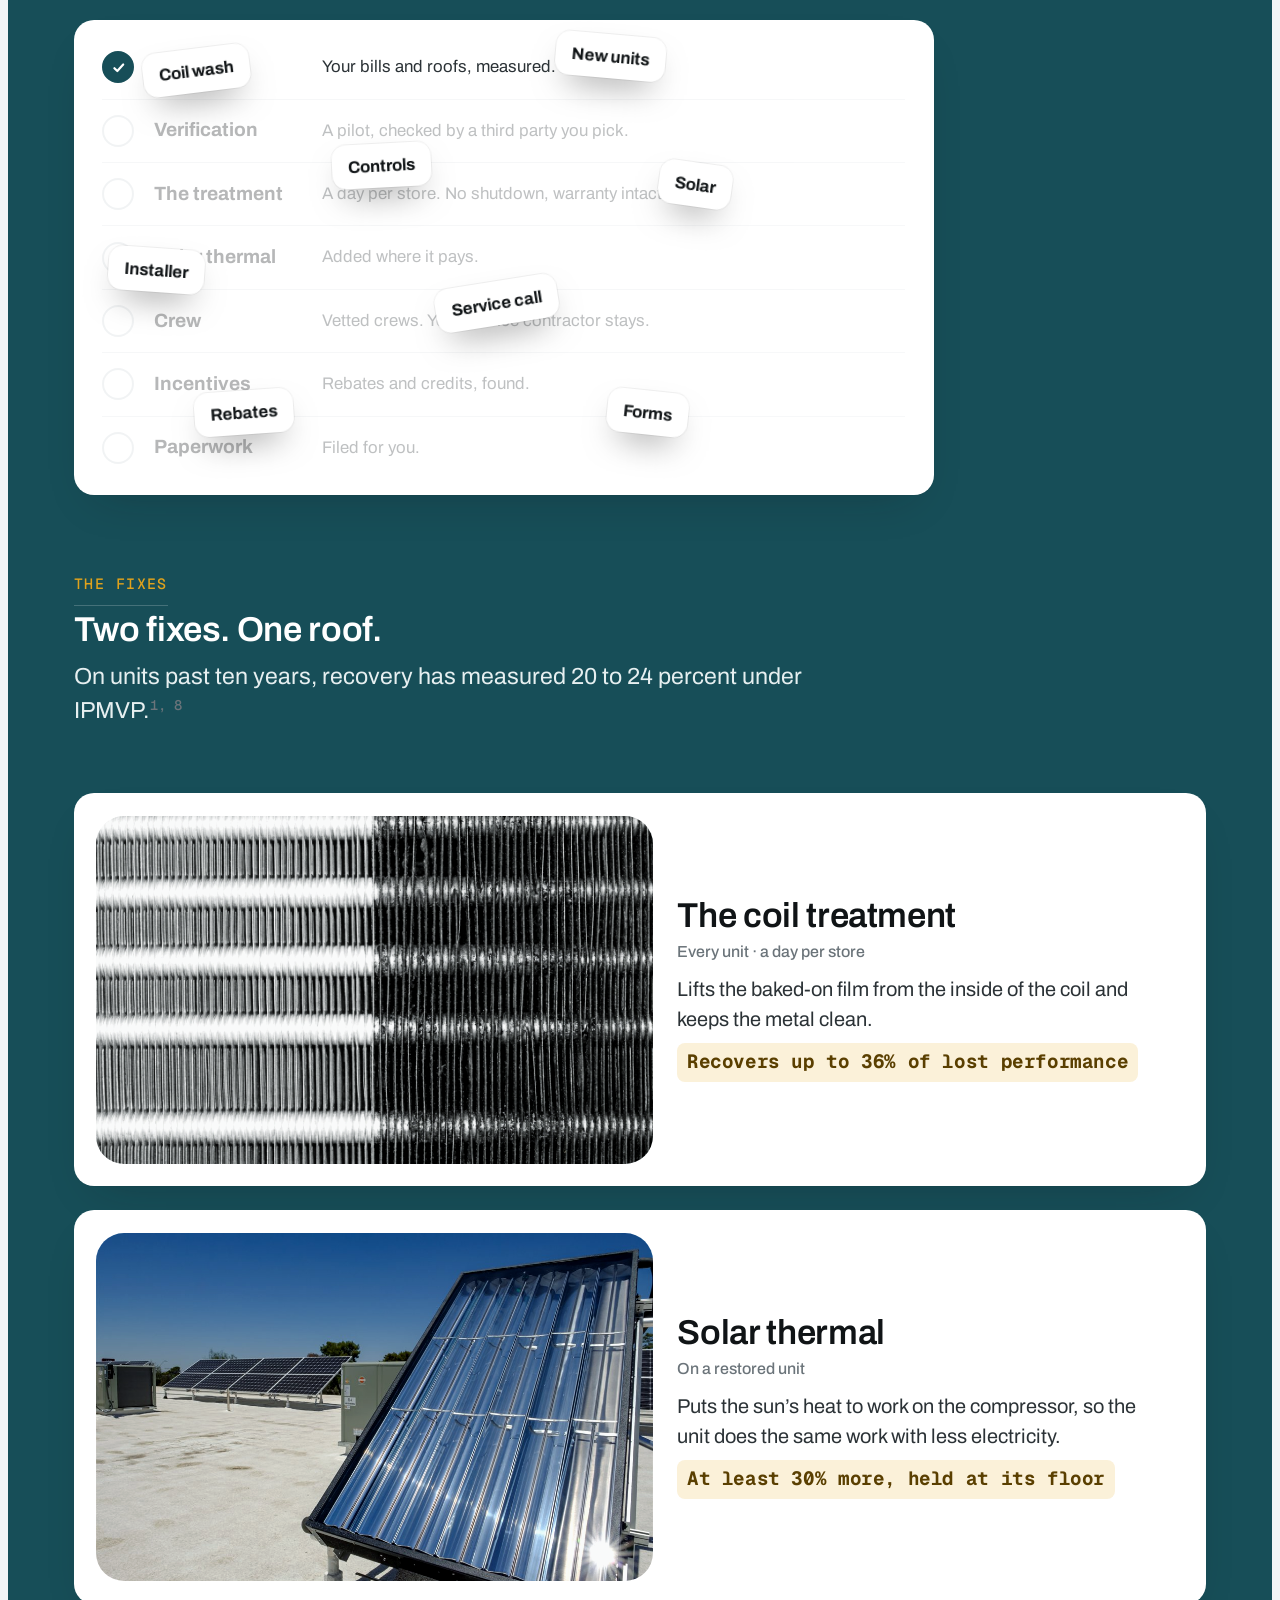
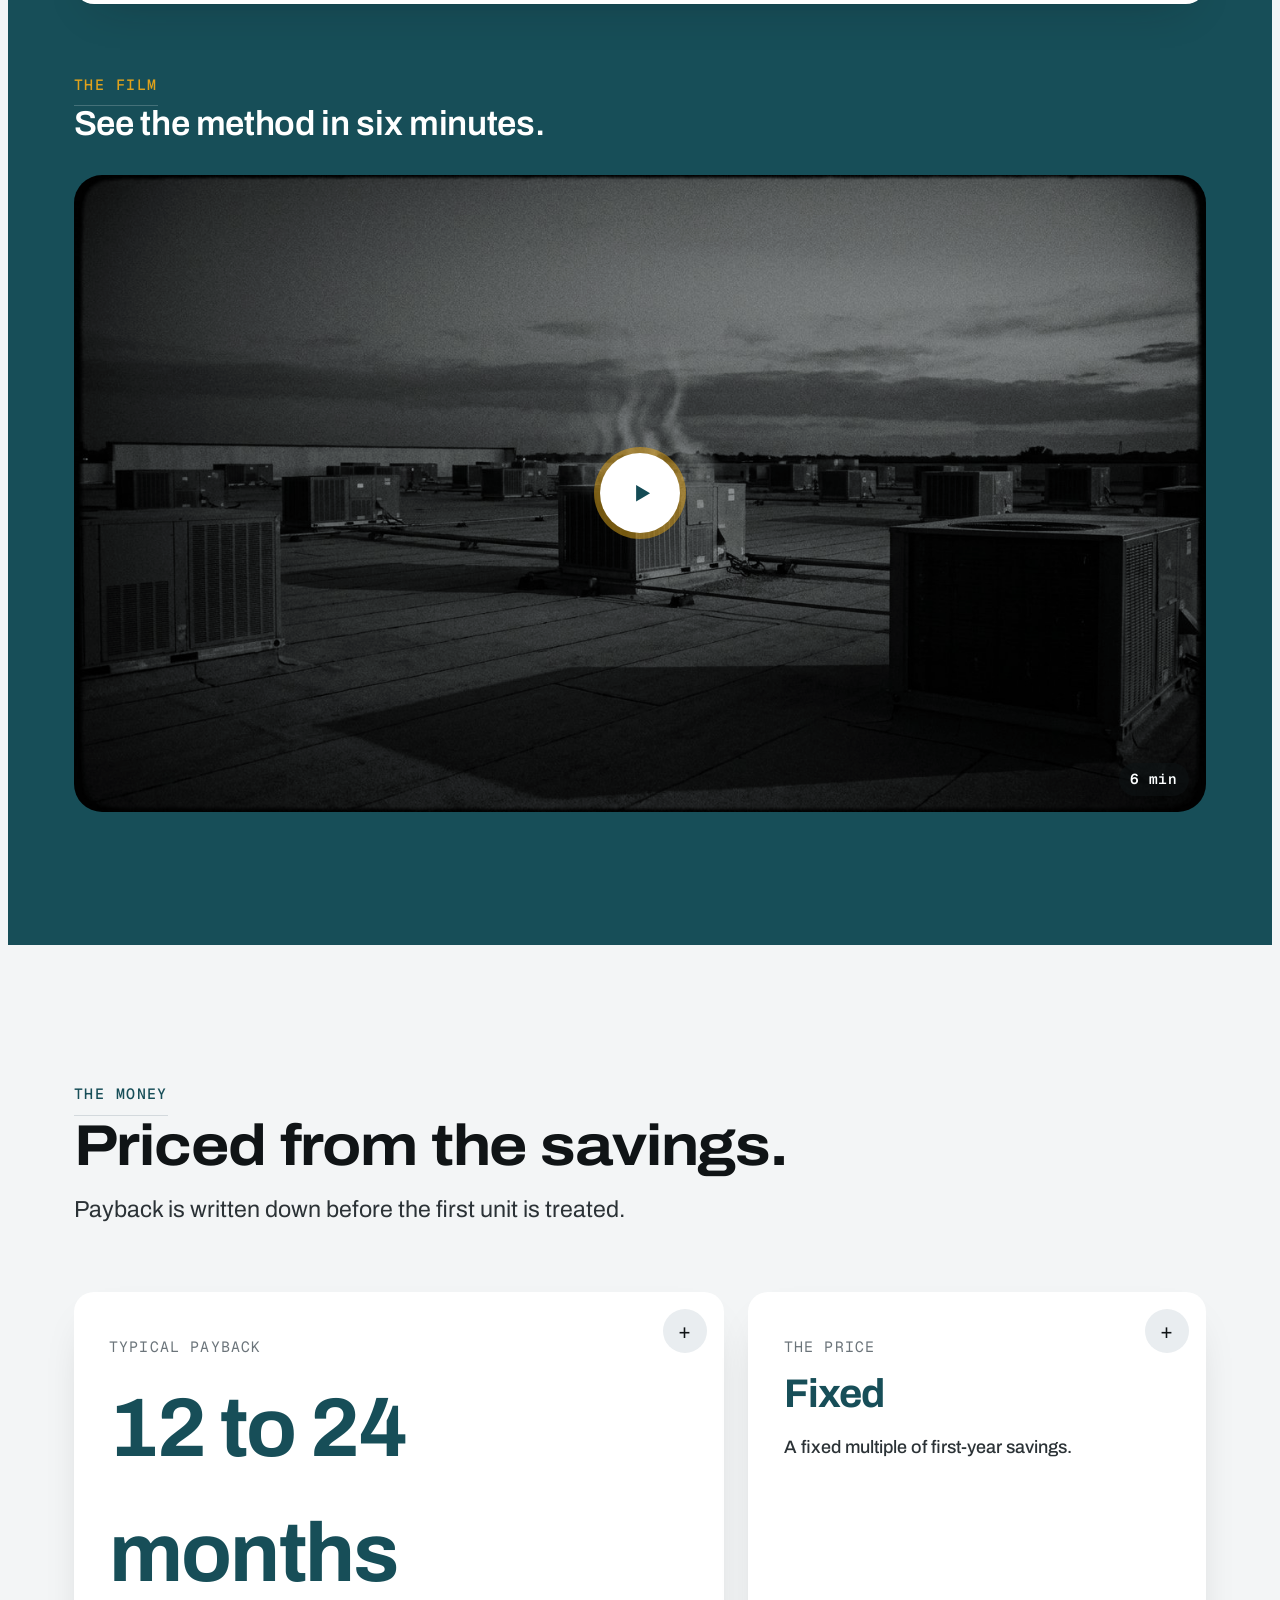
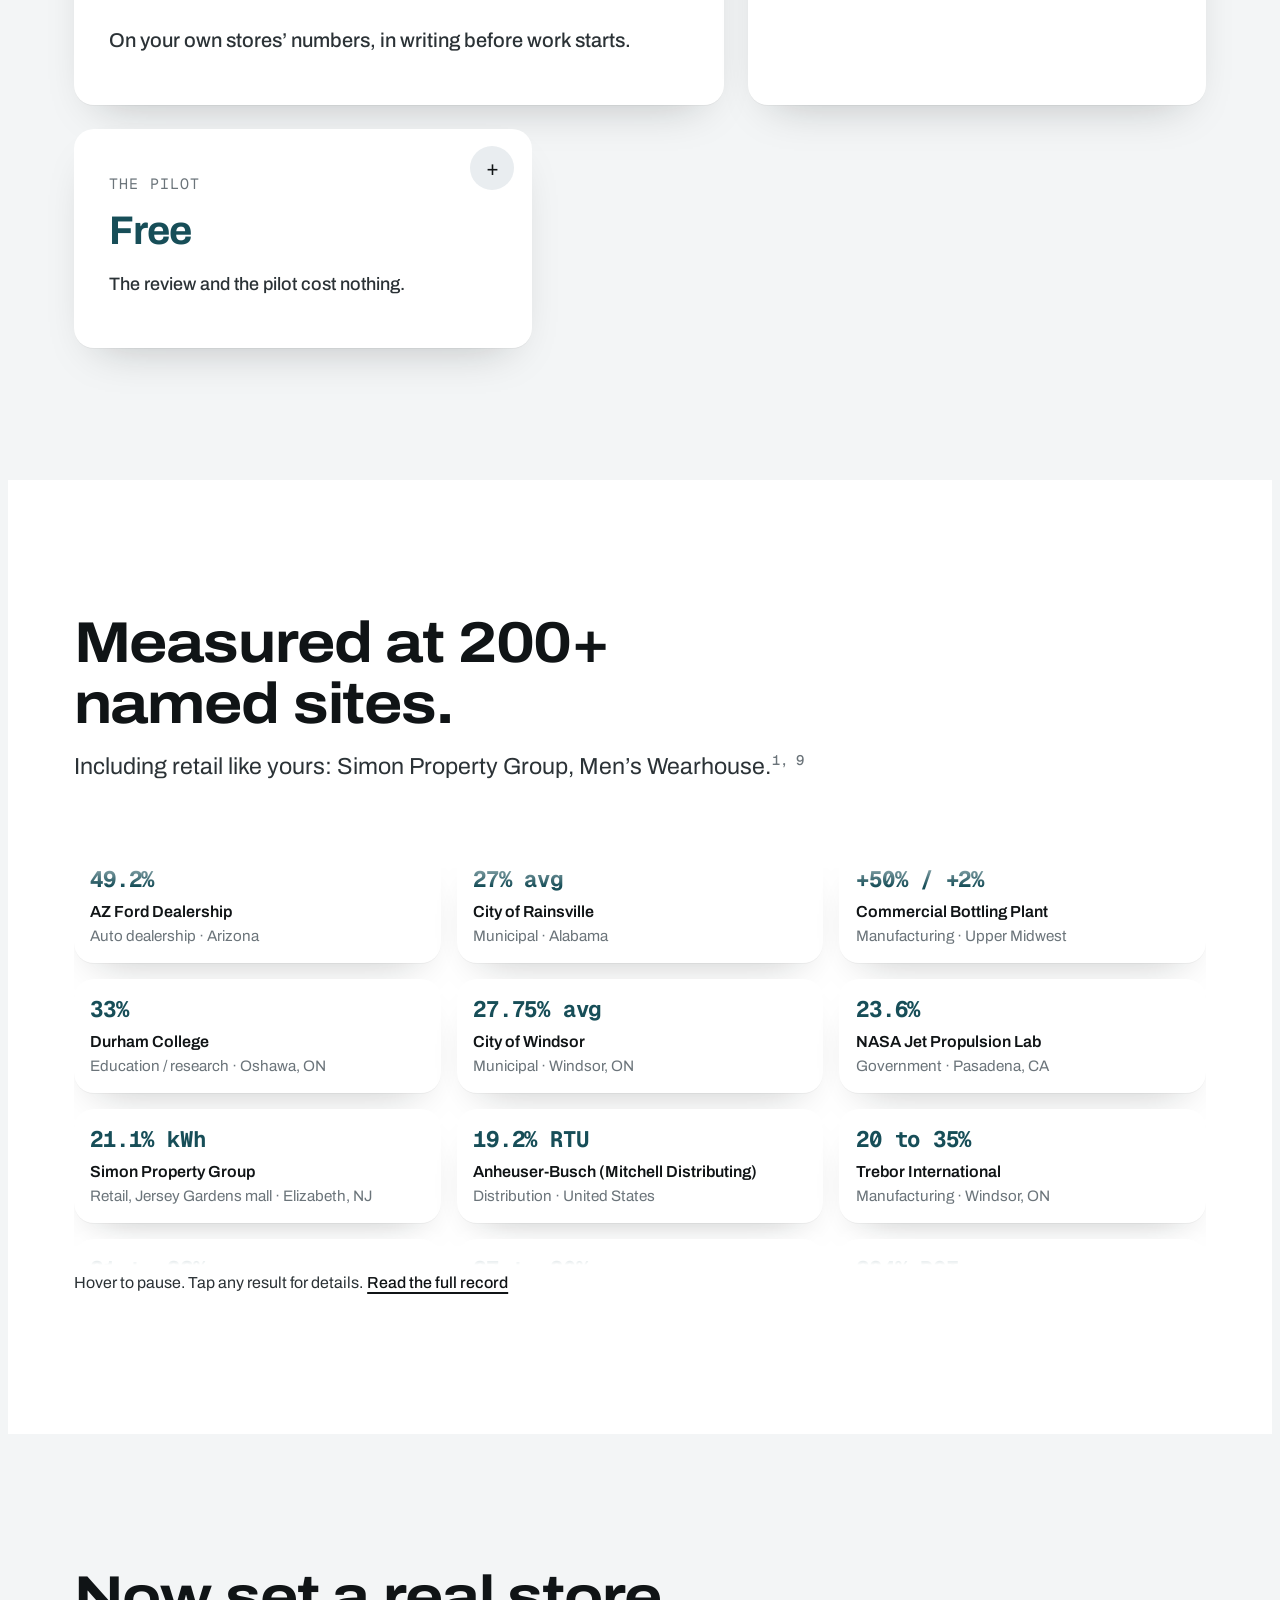
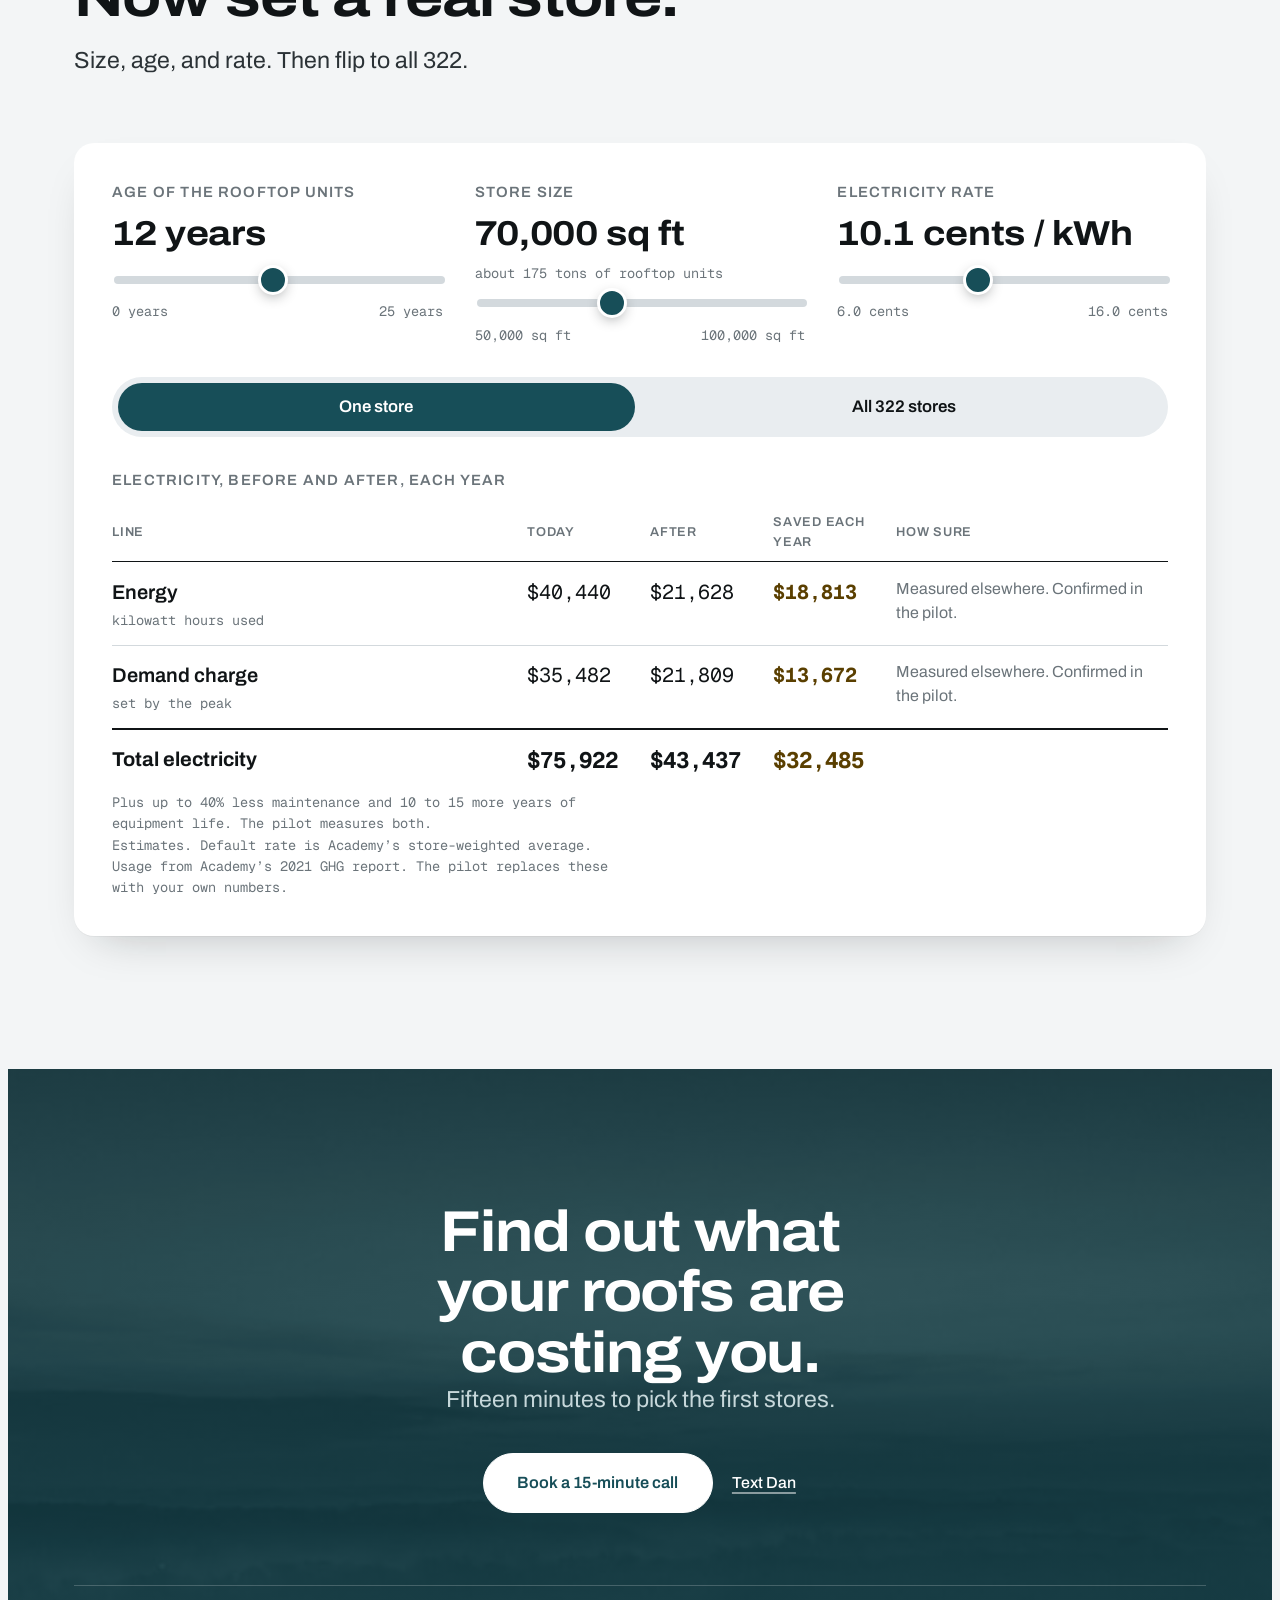
==== commit 1356ae13: "Make version 9 the live Academy page; keep version 7 as index-v7.html Co-Authored-By: Claude Opus 5." ====
--- a/index.html
+++ b/index.html
@@ -1,333 +1,655 @@
-<!doctype html>
-<html lang="en">
+<!DOCTYPE html>
+<html lang="en" data-book-url="https://book.slashyourenergycost.com/?f=academy">
 <head>
-<meta charset="utf-8">
-<meta name="viewport" content="width=device-width, initial-scale=1">
+<meta charset="UTF-8">
+<meta name="viewport" content="width=device-width, initial-scale=1.0">
+<title>Energy Plus · Prepared for Academy Sports + Outdoors</title>
+<meta name="description" content="Energy Plus proposal for Academy Sports + Outdoors, prepared with Cryogenex.">
 <meta name="robots" content="noindex, nofollow">
-<meta name="description" content="Energy Plus proposal for Academy Sports + Outdoors, prepared in partnership with Cryogenex.">
-<title>Energy Plus · Prepared for Academy Sports + Outdoors</title>
-<link rel="stylesheet" href="assets/fonts/report-fonts.css">
-<link rel="stylesheet" href="assets/site.css?v=20261026b">
+<meta name="color-scheme" content="light">
+<meta name="theme-color" content="#174e58">
+<link rel="icon" type="image/svg+xml" href="assets/favicon/favicon.svg">
+<link rel="stylesheet" href="preview/rd/fonts.css">
+<link rel="stylesheet" href="preview/rd/v2.css?v=9a">
+<link rel="stylesheet" href="preview/rd/v5.css?v=9a">
+<link rel="stylesheet" href="preview/rd/v6.css?v=9a">
+<link rel="stylesheet" href="preview/rd/v7.css?v=9a">
 <style>
-  /* This page's own widgets only: the roof ledger, its sliders, and the small
-     furniture (bands, cards, toggle, steps, callouts) that assets/site.css does
-     not define. Every value below is a var(--...) from site.css. No literal
-     color or font-family appears past this point. */
-
-  .label {
-    font-family: var(--font-mono); font-size: 1rem; font-weight: 600;
-    letter-spacing: 0.08em; text-transform: uppercase; color: var(--faint);
+  /* Academy page only. Everything else comes from the October redesign (rd/). */
+
+  /* the bill card is per year here, and has no "other" line */
+  .ac-billcap { margin-top: 0.4rem; font-family: var(--font-mono); font-size: 0.8rem; color: var(--faint); }
+  .v2-billbar__label[data-seg-label="other"] { display: none; }
+
+  /* chapter 2 drawing: a restored coil, hours falling */
+  .v2-illust--hours .sun-rays { transform-origin: 196px 52px; }
+  .v2-illust--hours.is-playing .sun-rays { animation: acSpin 2400ms var(--ease) forwards; }
+  .v2-illust--hours.is-playing .kwh-roll { animation: v2kwhRoll 560ms var(--ease) forwards; animation-delay: 500ms; }
+  @keyframes acSpin { from { transform: rotate(-40deg); opacity: 0.3; } to { transform: rotate(0); opacity: 1; } }
+  .v2-static .v2-illust--hours .kwh-roll, .v2-reduced .v2-illust--hours .kwh-roll { transform: translateY(-20px); }
+
+
+  /* two fixes: show the wide cards on every screen size */
+  .ac-fixes { display: grid !important; }
+  .ac-fixes .v2-card--suncore { grid-column: span 12; }
+  .ac-fixes .v2-card--suncore .v2-card--media img { width: 100%; height: 100%; object-fit: cover; display: block; }
+  .ac-fixes .v2-card__fig { margin-top: 0.8rem; font-family: var(--font-mono); font-weight: 700; font-size: 1.2rem; color: var(--ochre-ink); background: var(--ochre-wash); display: inline-block; padding: 0.3rem 0.6rem; border-radius: var(--r-chip); }
+  .ac-fixes .v2-suncore-copy p + p { margin-top: 0.6rem; }
+
+  /* the store calculator, in the redesign's card */
+  .ac-calc { background: #fff; border-radius: var(--r-card); box-shadow: var(--shadow-card); padding: clamp(1.4rem, 3vw, 2.4rem); }
+  .ac-calc .controls { display: flex; flex-direction: column; gap: 1.5rem; }
+  .ac-calc .range-row { border-bottom: 1px solid var(--rule); padding-bottom: 1.5rem; min-width: 0; }
+  .ac-calc label { display: block; font-size: var(--eyebrow); font-weight: 600; letter-spacing: 0.08em; text-transform: uppercase; color: var(--faint); }
+  .ac-calc .range-value { display: block; font-family: var(--font-sans); font-weight: 700; font-stretch: 112%; font-size: var(--card-h); color: var(--ink); margin-top: 0.3rem; letter-spacing: -0.01em; text-transform: none; }
+  .ac-calc .sub { font-family: var(--font-mono); font-size: 0.85rem; color: var(--faint); margin-top: 0.2rem; }
+  .ac-calc input[type="range"] { -webkit-appearance: none; appearance: none; width: 100%; height: 8px; border-radius: var(--r-pill); background: var(--rule); margin-top: 1rem; outline: none; }
+  .ac-calc input[type="range"]::-webkit-slider-thumb { -webkit-appearance: none; appearance: none; width: 30px; height: 30px; border-radius: 50%; background: var(--petrol); border: 3px solid #fff; box-shadow: 0 4px 14px -4px rgb(16 20 22 / 0.45); cursor: pointer; }
+  .ac-calc input[type="range"]::-moz-range-thumb { width: 30px; height: 30px; border-radius: 50%; background: var(--petrol); border: 3px solid #fff; cursor: pointer; }
+  .ac-calc .range-minmax { display: flex; justify-content: space-between; font-family: var(--font-mono); font-size: 0.85rem; color: var(--faint); margin-top: 0.6rem; }
+  .ac-calc .toggle { display: flex; gap: 0.6rem; padding: 0.35rem; background: var(--paper-2); border-radius: var(--r-pill); }
+  .ac-calc .toggle button { flex: 1; min-height: 48px; border-radius: var(--r-pill); border: 0; background: transparent; color: var(--ink); font-family: var(--font-sans); font-weight: 600; font-size: 1.05rem; cursor: pointer; }
+  .ac-calc .toggle button[aria-pressed="true"] { background: var(--petrol); color: #fff; }
+  @media (min-width: 720px) {
+    .ac-calc .controls { flex-direction: row; flex-wrap: wrap; gap: 2rem; }
+    .ac-calc .range-row { flex: 1 1 220px; border-bottom: 0; padding-bottom: 0; }
+    .ac-calc .toggle { flex-basis: 100%; }
   }
-  .hero .label { color: var(--panel-faint); }
-
-  /* type floor: nothing that reads as body copy drops below 1.3rem; labels and
-     fine print (footnote-scale, per the standing rule) stay at 1rem; the hero
-     lead is fixed at 1.5rem; ledger numerals stay 1.5rem/1.6rem. */
-  p, li { font-size: max(var(--step-1), 1.3rem); line-height: 1.5; }
-  .fine, .label { font-size: 1rem; line-height: 1.5; }
-  .hero__lede { font-size: 1.5rem; }
-
-  .textlink {
-    font-size: 1.15rem; min-height: 56px; display: inline-flex; align-items: center;
+  .ledger-table { width: 100%; border-collapse: collapse; margin-top: 2rem; }
+  .ledger-table caption { text-align: left; font-size: var(--eyebrow); font-weight: 600; letter-spacing: 0.08em; text-transform: uppercase; color: var(--faint); margin-bottom: 0.8rem; }
+  .ledger-table th { text-align: left; font-size: 0.8rem; letter-spacing: 0.06em; text-transform: uppercase; color: var(--faint); font-weight: 600; border-bottom: 1px solid var(--ink); padding: 0.6rem 0.6rem 0.6rem 0; }
+  .ledger-table td { padding: 0.9rem 0.6rem 0.9rem 0; border-bottom: 1px solid var(--rule); vertical-align: top; font-size: var(--body); color: var(--body-c); }
+  .ledger-table .bill { font-weight: 600; color: var(--ink); white-space: nowrap; }
+  .ledger-table .bill-sub { display: block; font-family: var(--font-mono); font-weight: 400; font-size: 0.85rem; color: var(--faint); margin-top: 0.2rem; white-space: normal; }
+  .ledger-table .num { font-family: var(--font-mono); font-size: 1.25rem; color: var(--ink); font-variant-numeric: tabular-nums; white-space: nowrap; }
+  .ledger-table .num.money { color: var(--ochre-ink); font-weight: 700; }
+  .ledger-table .conf { color: var(--faint); font-size: 1rem; }
+  .ledger-table .conf em { color: var(--ochre-ink); }
+  .ledger-table tr.total td { border-top: 2px solid var(--ink); border-bottom: 0; font-weight: 700; }
+  .ledger-table tr.total .num { font-size: 1.4rem; }
+  .calc-note { font-family: var(--font-mono); font-size: 0.85rem; color: var(--faint); margin-top: 0.9rem; line-height: 1.55; max-width: 70ch; }
+  @media (min-width: 1024px) { .ledger-table .num { width: 1%; padding-right: 2rem; } .ledger-table .conf { width: 17rem; } }
+  @media (max-width: 1023.9px) {
+    .ledger-table thead { position: absolute; width: 1px; height: 1px; overflow: hidden; clip: rect(0 0 0 0); white-space: nowrap; }
+    .ledger-table, .ledger-table tbody, .ledger-table tr, .ledger-table td { display: block; width: 100%; }
+    .ledger-table caption { display: block; }
+    .ledger-table tr { border: 1px solid var(--rule); border-radius: 14px; margin-top: 1rem; overflow: hidden; }
+    .ledger-table tr.total { border: 2px solid var(--ink); }
+    .ledger-table td { padding: 0.85rem 1rem; }
+    .ledger-table tr.total td { border-top: 0; border-bottom: 1px solid var(--rule); }
+    .ledger-table td:last-child { border-bottom: 0; }
+    .ledger-table td.bill { background: var(--paper); white-space: normal; font-size: 1.2rem; }
+    .ledger-table td.num { display: flex; justify-content: space-between; align-items: baseline; gap: 1rem; }
+    .ledger-table td.num::before, .ledger-table td.conf::before { content: attr(data-label); font-family: var(--font-sans); font-size: 0.8rem; font-weight: 600; letter-spacing: 0.06em; text-transform: uppercase; color: var(--faint); }
+    .ledger-table td.conf::before { display: block; margin-bottom: 0.35rem; }
+    .ledger-table td.conf:empty { display: none; }
   }
 
-  main h2 { font-size: var(--step-3); max-width: 24ch; }
-  main .wrap.narrow p:not(.fine) { font-size: max(var(--step-1), 1.3rem); line-height: 1.5; max-width: 66ch; }
-  main .wrap.narrow p + p { margin-top: 1rem; }
-  main .wrap.narrow h2 + p { margin-top: 1.4rem; }
-
-  .wrap.narrow { max-width: calc(var(--narrow) + 2 * clamp(1.25rem, 4vw, 2.5rem)); }
-
-  .band { padding-block: var(--beat-pad); background: var(--paper); }
-  .band--alt { background: var(--card); border-block: 1px solid var(--rule-soft); }
-
-  .fine { font-family: var(--font-mono); font-size: 1rem; color: var(--faint); margin-top: 0.9rem; }
-  .fine .warn { color: var(--faint); font-style: italic; }
-
-  .btns { display: flex; flex-wrap: wrap; gap: 1.1rem; margin-top: clamp(1.6rem, 3vw, 2.4rem); }
-
-  /* ---------- the ledger card ---------- */
-  .card {
-    background: var(--card); border: 1px solid var(--rule); border-radius: var(--r-card);
-    box-shadow: var(--shadow-card); padding: clamp(1.5rem, 3vw, 2.5rem); margin-top: 2rem;
-  }
-
-  .controls { display: flex; flex-direction: column; gap: 1.5rem; }
-  .controls .range-row label {
-    display: block; font-family: var(--font-mono); font-size: 1rem; font-weight: 600;
-    letter-spacing: 0.04em; text-transform: uppercase; color: var(--faint);
-  }
-  .controls .range-row { border-bottom: 1px solid var(--rule); padding-bottom: 1.5rem; }
-  .range-value { display: block; font-family: var(--font-sans); font-weight: 700; font-stretch: 112%;
-    font-size: 1.6rem; color: var(--ink); margin-top: 0.35rem; letter-spacing: -0.01em; }
-  .range-value.mono { font-family: var(--font-sans); }
-
-  input[type="range"] {
-    -webkit-appearance: none; appearance: none; width: 100%; height: 10px;
-    border-radius: 999px; background: var(--rule); margin-top: 1rem; outline: none;
-  }
-  input[type="range"]::-webkit-slider-thumb {
-    -webkit-appearance: none; appearance: none; width: 36px; height: 36px; border-radius: 50%;
-    background: var(--graphite); border: 2px solid var(--panel-ink);
-    box-shadow: 0 1px 0 rgb(16 20 22 / 0.15), 0 6px 16px -6px rgb(16 20 22 / 0.4);
-    cursor: pointer;
-  }
-  input[type="range"]::-moz-range-thumb {
-    width: 36px; height: 36px; border-radius: 50%; background: var(--graphite);
-    border: 2px solid var(--panel-ink); box-shadow: 0 1px 0 rgb(16 20 22 / 0.15), 0 6px 16px -6px rgb(16 20 22 / 0.4);
-    cursor: pointer;
-  }
-  input[type="range"]::-moz-range-track { height: 10px; border-radius: 999px; background: var(--rule); }
-
-  .range-minmax { display: flex; justify-content: space-between; font-family: var(--font-mono);
-    font-size: 1rem; color: var(--faint); margin-top: 0.6rem; }
-
-  .toggle { display: flex; gap: 0.75rem; }
-  .toggle button {
-    flex: 1; min-height: 56px; border-radius: var(--r-ctrl); border: 1px solid var(--rule);
-    background: var(--card); color: var(--ink); font-family: var(--font-sans); font-weight: 600;
-    font-size: 1.15rem;
-  }
-  .toggle button[aria-pressed="true"] { background: var(--graphite); color: var(--panel-ink); border-color: var(--graphite); }
-
-  .ledger-table { width: 100%; border-collapse: collapse; margin-top: 2rem; }
-  .ledger-table caption { text-align: left; font-family: var(--font-mono); font-size: 1rem;
-    letter-spacing: 0.08em; text-transform: uppercase; color: var(--faint); margin-bottom: 0.8rem; }
-  .ledger-table th { text-align: left; font-family: var(--font-mono); font-size: 1rem;
-    letter-spacing: 0.06em; text-transform: uppercase; color: var(--faint); font-weight: 600;
-    border-bottom: 1px solid var(--ink); padding: 0.6rem 0.6rem 0.6rem 0; }
-  .ledger-table td {
-    padding: 0.9rem 0.6rem 0.9rem 0; border-bottom: 1px solid var(--rule); vertical-align: top;
-    font-size: max(var(--step-1), 1.3rem);
-  }
+  /* Cliff's figures: fit the card on tablets */
+  @media (min-width: 600px) and (max-width: 1023.9px) { .v2-bento--cliff .v2-card__fig { font-size: clamp(1.7rem, 4.4vw, 2.6rem); } }
+  /* the flip-board letters are boxes; keep each word's letters together */
+  .v2-bento--cliff .v2-card__fig > span[aria-hidden] { display: inline; }
+
+  /* the scattered chips are longer than the original labels; keep them on screen */
+  .v5-why { overflow-x: clip; }
+
   /* never split a word mid-word at any width */
   body { overflow-wrap: break-word; hyphens: manual; }
-  h1, h2, h3 { text-wrap: balance; }
-  p, li, td { text-wrap: pretty; }
-  .ledger-table .num, .ledger-table .bill { white-space: nowrap; }
-  .ledger-table .bill { font-weight: 600; color: var(--ink); max-width: none; justify-self: auto; margin: 0; } /* site.css .bill is an unrelated illustration */
-  .ledger-table .bill-sub { display: block; font-family: var(--font-mono); font-weight: 400;
-    font-size: 1rem; color: var(--faint); margin-top: 0.2rem; }
-  .ledger-table .num { font-family: var(--font-mono); font-size: 1.5rem; color: var(--ink);
-    font-variant-numeric: tabular-nums; }
-  .ledger-table .num.money { color: var(--amber-ink); font-weight: 600; }
-  .ledger-table .conf { font-size: max(var(--step-1), 1.3rem); color: var(--faint); max-width: 22ch; }
-  .ledger-table .conf .warn { color: var(--amber-ink); font-style: italic; }
-  .ledger-table tr.total td { border-top: 2px solid var(--ink); border-bottom: 0; font-weight: 700; }
-  .ledger-table tr.total .num { font-size: 1.6rem; }
-
-  .ledger-table .bill-sub { white-space: normal; }
-  @media (min-width: 1024px) {
-    .ledger-table { table-layout: auto; width: 100%; }
-    .ledger-table .bill { width: auto; }
-    .ledger-table .num { width: 1%; padding-right: 2rem; }
-    .ledger-table .conf { width: 18rem; max-width: none; font-size: 1.15rem; }
-  }
-
-  /* ---------- page furniture reused across the bill/why/pilot sections ---------- */
-  .grid { display: grid; gap: 1.5rem; }
-  .grid--2 { grid-template-columns: 1fr; }
-  @media (min-width: 700px) { .grid--2 { grid-template-columns: 1fr 1fr; } }
-
-  .plain-card { background: var(--card); border: 1px solid var(--rule); border-radius: var(--r-card);
-    padding: clamp(1.25rem, 2.5vw, 1.75rem); }
-  .plain-card p { font-size: max(var(--step-1), 1.3rem); line-height: 1.5; }
-  .plain-card .fine { margin-top: 1rem; }
-  .photo img { border-radius: calc(var(--r-card) - 3px); filter: grayscale(1) contrast(1.05); aspect-ratio: 4 / 3; object-fit: cover; }
-
-  .film { position: relative; border-radius: var(--r-card); overflow: hidden; cursor: pointer; }
-  .film img { aspect-ratio: 16 / 9; object-fit: cover; filter: grayscale(1) contrast(1.05); }
-  .film .play { position: absolute; inset: 0; display: grid; place-items: center; }
-  .film .play span { display: block; width: 64px; height: 64px; border-radius: 50%;
-    background: var(--panel-ink); position: relative; }
-  .film .play span::after { content: ""; position: absolute; top: 50%; left: 54%; transform: translate(-50%, -50%);
-    border-style: solid; border-width: 12px 0 12px 20px; border-color: transparent transparent transparent var(--graphite); }
-  .film iframe { width: 100%; aspect-ratio: 16 / 9; border-radius: var(--r-card); }
-
-  .steps { list-style: none; margin-top: clamp(1.8rem, 4vw, 3rem); padding: 0; counter-reset: step; }
-  .steps > li { border-top: 1px solid var(--rule); padding: 1.5rem 0; }
-  .steps > li::before { content: none; } /* site.css auto-numbers; this page prints its own */
-  .step-num { font-family: var(--font-mono); font-weight: 600; font-size: var(--step-1); color: var(--faint); }
-  .steps h3 { font-size: var(--step-1); margin-top: 0.5rem; }
-  .steps p { margin-top: 0.5rem; font-size: max(var(--step-1), 1.3rem); }
-
-  .callout { background: var(--card); border: 1px solid var(--rule); border-radius: var(--r-card);
-    padding: clamp(1.25rem, 2.5vw, 1.75rem); }
-  .callout p { font-size: max(var(--step-1), 1.3rem); margin-top: 0.5rem; }
-  .callout h3 { font-size: var(--step-1); }
-
-  /* ---------- the engineer: tiles and swipeable project cards ---------- */
-  .eng-head { display: grid; gap: 1.5rem; align-items: start; }
-  @media (min-width: 900px) { .eng-head { grid-template-columns: 1.4fr 1fr; gap: 3rem; } }
-  .eng-head .photo img { aspect-ratio: 4 / 3; width: 100%; object-position: 50% 20%; }
-  @media (min-width: 900px) { .eng-head .photo img { aspect-ratio: 4 / 5; } }
-  .eng-name { font-family: var(--font-mono); font-size: 1rem; color: var(--faint); margin-top: 0.8rem; }
-  .eng-pull { font-weight: 600; color: var(--ink); }
-
-  .tiles { display: grid; grid-template-columns: 1fr 1fr; gap: 1rem; margin-top: 2.5rem; }
-  @media (min-width: 900px) { .tiles { grid-template-columns: repeat(4, 1fr); } }
-  @media (max-width: 400px) { .tile { padding: 1rem; } }
-  .tile { background: var(--card); border: 1px solid var(--rule); border-radius: var(--r-card);
-    padding: 1.25rem; min-width: 0; }
-  .tile .big { font-family: var(--font-sans); font-weight: 700; font-stretch: 112%;
-    font-size: clamp(1.3rem, 5vw, 2.2rem); line-height: 1.05; color: var(--ink); letter-spacing: -0.01em; }
-  .tile p { font-size: 1.05rem; line-height: 1.45; margin-top: 0.6rem; color: var(--body-c); }
-
-  .reel-bar { display: flex; align-items: center; justify-content: space-between; gap: 1rem; margin-top: 2.5rem; }
-  .reel-nav { display: flex; gap: 0.6rem; }
-  .reel-nav button { width: 48px; height: 48px; border-radius: 50%; border: 1px solid var(--rule);
-    background: var(--card); color: var(--ink); font-size: 1.3rem; cursor: pointer; }
-  .reel-nav button:disabled { opacity: 0.35; cursor: default; }
-  .reel { display: flex; gap: 1rem; overflow-x: auto; scroll-snap-type: x mandatory;
-    padding: 1rem 0 1.25rem; scrollbar-width: thin; -webkit-overflow-scrolling: touch; }
-  .reel > article { flex: 0 0 min(85%, 26rem); scroll-snap-align: start; background: var(--card);
-    border: 1px solid var(--rule); border-radius: var(--r-card); padding: 1.5rem; }
-  .reel h3 { font-size: 1.3rem; line-height: 1.25; margin-top: 0.6rem; }
-  .reel p { font-size: 1.1rem; line-height: 1.5; margin-top: 0.7rem; }
-  @media (prefers-reduced-motion: reduce) { .reel { scroll-behavior: auto; } }
-
-  footer.site { padding-block: 3rem; background: var(--graphite); color: var(--panel-body); }
-  footer.site p { font-size: max(var(--step-1), 1.3rem); }
-
-  /* ---------- hero copy on the store photo ---------- */
-  /* .hero is display:grid with a single implicit column; without min-width:0
-     the child refuses to shrink below its content's intrinsic width and
-     overflows the viewport, the same reason root's own hero always wraps its
-     content in .hero__grid (which sets this same rule on its children). */
-  .hero__in { min-width: 0; }
-  .hero__copy .btns { margin-top: clamp(1.6rem, 3vw, 2.4rem); }
-
-  /* desktop keeps the row layout; same thumb and track styling as phone */
-  @media (min-width: 720px) {
-    .controls { flex-direction: row; flex-wrap: wrap; gap: 2rem; }
-    .controls .range-row { flex: 1 1 260px; border-bottom: 0; padding-bottom: 0; }
-    .toggle { flex-basis: 100%; }
-  }
-
-  /* ---------- phone and tablet: controls, stacked ledger table, and layout-width safety ---------- */
-  @media (max-width: 1023.9px) {
-    .controls { gap: 1.5rem; }
-    .card { padding: 1.25rem; }
-
-    /* the fixed header only ever needs desktop's .wrap width budget; pin it to
-       the viewport explicitly so nothing upstream (an oversized descendant
-       elsewhere on the page) can drag the layout viewport wider than the
-       device and force the browser to zoom the whole page out. */
-    .head, .head__in {
-      width: 100%; max-width: 100%; min-width: 0;
-      padding-left: 16px; padding-right: 16px; box-sizing: border-box;
-    }
-
-    html, body { overflow-x: hidden; max-width: 100%; }
-    img, picture, video { max-width: 100%; height: auto; }
-
-    /* the ledger table becomes a stack of cards: one card per row, three
-       label/value lines for today, after, and saved, then the confidence
-       line. thead is visually hidden (clipped, not display:none, so it
-       still reads to a screen reader) since its labels move into each
-       value row via data-label. */
-    .ledger-table { table-layout: auto; }
-    .ledger-table thead {
-      position: absolute; width: 1px; height: 1px; margin: -1px; padding: 0;
-      overflow: hidden; clip: rect(0, 0, 0, 0); white-space: nowrap; border: 0;
-    }
-    .ledger-table, .ledger-table tbody, .ledger-table tr, .ledger-table td {
-      display: block; width: 100%;
-    }
-    .ledger-table tr {
-      border: 1px solid var(--rule); border-radius: var(--r-card);
-      margin-top: 1rem; overflow: hidden;
-    }
-    .ledger-table tr:first-child { margin-top: 0; }
-    .ledger-table tr.total { border: 2px solid var(--ink); }
-    .ledger-table td {
-      border-bottom: 1px solid var(--rule); padding: 0.9rem 1rem;
-    }
-    .ledger-table tr.total td { border-bottom: 1px solid var(--rule); border-top: 0; }
-    .ledger-table td:last-child { border-bottom: 0; }
-
-    .ledger-table td.bill {
-      font-family: var(--font-sans); font-weight: 700; font-stretch: 112%;
-      font-size: 1.35rem; background: var(--paper-2);
-    }
-    .ledger-table td.bill .bill-sub { font-size: 1rem; margin-top: 0.3rem; }
-
-    .ledger-table td.num {
-      display: flex; align-items: baseline; justify-content: space-between; gap: 1rem;
-      font-size: 1.35rem;
-    }
-    .ledger-table td.num::before {
-      content: attr(data-label); font-family: var(--font-mono); font-size: 1rem;
-      font-weight: 600; letter-spacing: 0.06em; text-transform: uppercase; color: var(--faint);
-    }
-    .ledger-table td.num > span { white-space: nowrap; }
-
-    .ledger-table td.conf { font-size: 1.15rem; }
-    .ledger-table td.conf::before {
-      content: attr(data-label); display: block; font-family: var(--font-mono); font-size: 1rem;
-      font-weight: 600; letter-spacing: 0.06em; text-transform: uppercase; color: var(--faint);
-      margin-bottom: 0.4rem;
-    }
-    .ledger-table td.conf:empty { display: none; }
-
-    .ledger-table caption { display: block; width: 100%; font-size: 1rem; white-space: normal; }
-    .ledger-table td.bill { white-space: normal; }
-  }
+  h1, h2, h3, h4 { text-wrap: balance; }
 </style>
+<script>
+  /* the vendor chips in "we handle all of it": [label, row it lands in, x%, y%, tilt] */
+  window.V7_CHIPS = [
+    ["Coil wash", 2, 8, 6, -7], ["New units", 2, 56, 3, 5], ["Controls", 2, 30, 26, -3], ["Solar", 3, 68, 30, 8],
+    ["Installer", 4, 4, 48, 4], ["Service call", 4, 42, 55, -9], ["Rebates", 5, 14, 78, -4], ["Forms", 6, 62, 78, 6]
+  ];
+</script>
 </head>
-<body>
-
-<header class="head" id="head">
-  <div class="wrap head__in">
-    <a class="head__mark" href="#top" aria-label="Energy Plus, home"><img src="assets/img/energy-plus-logo.png" alt="Energy Plus" width="104" height="30"></a>
-  </div>
-</header>
-
-<main>
-
-  <!-- 1. Hero -->
-  <section class="hero" id="top" aria-labelledby="hero-h">
-    <div class="hero__media" aria-hidden="true">
-      <picture>
-        <source media="(max-width: 719px)" srcset="assets/img/hero-store-mobile.jpg">
-        <img src="assets/img/hero-store.jpg" alt="" loading="eager" fetchpriority="high">
-      </picture>
-      <div class="hero__scrim"></div>
-    </div>
-    <div class="wrap hero__in">
-      <div class="hero__copy">
-        <p class="label">Academy Sports + Outdoors</p>
-        <h1 id="hero-h">Three bills. One fix.</h1>
-        <p class="hero__lede">Every store pays for its rooftop units three times: electricity, maintenance, and replacement. One treatment lowers all three. Proven on your own stores first.</p>
-        <div class="btns">
-          <a class="btn btn--lg" href="#ledger">See the numbers</a>
-          <a class="textlink" href="#pilot">The pilot</a>
-        </div>
-      </div>
-    </div>
-  </section>
-
-  <!-- 2. The ledger -->
-  <section class="band--alt band" id="ledger">
-    <div class="wrap">
-      <p class="label">The numbers</p>
-      <h2>One store. Three bills.</h2>
-
-      <div class="card">
+<body class="v2">
+
+<!-- sticky pill bar -->
+<div class="v2-bar" data-bar>
+  <a class="v2-bar__mark" href="#top" aria-label="Energy Plus, home" data-mark>
+    <svg class="v2-bar__mark-svg" data-mark-svg viewBox="0 0 5361.0 687.3" xmlns="http://www.w3.org/2000/svg" role="img" aria-hidden="true"><g transform="translate(0 687.3) scale(1 -1)">
+      <path class="v2-mark-letter" style="--lx:0px" d="M80.3626766204834 0V687.3060457706451H719.5499982833862V541.8881661891937H271.6810805797577V419.489976644516H663.2182867527008V278.3979938030243H271.6810805797577V145.41787958145142H726.7925674915314V0Z"/>
+      <path class="v2-mark-letter" style="--lx:748px" d="M79.51485180854797 0V687.3060457706451H249.50252079963684L550.6242909431458 367.38010144233704Q558.7686264514923 359.4148585796356 571.4833364486694 344.78049314022064Q584.1980464458466 330.14612770080566 597.406195640564 315.00918328762054Q610.6143448352814 299.8722388744354 619.0263650417328 289.2027258872986L625.9880039691925 289.76794242858887Q625.4862639904022 309.477511882782 625.1575664281845 333.36818039417267Q624.8288688659668 357.25884890556335 624.8288688659668 374.4230179786682V687.3060457706451H803.8196806907654V0H635.5311238765717L330.7568163871765 325.2541563510895Q312.6588056087494 343.8871102333069 294.1803568601608 365.08531653881073Q275.70190811157227 386.2835228443146 264.0473186969757 399.73906207084656L257.565660238266 399.1738455295563Q258.0674002170563 384.21734714508057 258.2865319252014 361.8693140745163Q258.50566363334656 339.521281003952 258.50566363334656 317.66844940185547V0Z"/>
+      <path class="v2-mark-letter" style="--lx:1601px" d="M80.3626766204834 0V687.3060457706451H719.5499982833862V541.8881661891937H271.6810805797577V419.489976644516H663.2182867527008V278.3979938030243H271.6810805797577V145.41787958145142H726.7925674915314V0Z"/>
+      <path class="v2-mark-letter" style="--lx:2349px" d="M79.51485180854797 0V687.3060457706451H561.6979920864105Q637.5840539932251 687.3060457706451 687.6322785615921 657.5609508752823Q737.6805031299591 627.8158559799194 762.7856967449188 578.0976785421371Q787.8908903598785 528.3795011043549 787.8908903598785 467.976793050766Q787.8908903598785 402.05249404907227 757.1491601467133 349.59253311157227Q726.407429933548 297.13257217407227 667.8065688610077 267.27791142463684L807.1397452354431 0H593.0921688079834L478.76561522483826 235.59213399887085H270.5724070072174V0ZM270.5724070072174 376.9247601032257H511.8830506801605Q548.7043843269348 376.9247601032257 570.745422244072 400.1941314935684Q592.7864601612091 423.46350288391113 592.7864601612091 462.6891334056854Q592.7864601612091 488.29112219810486 582.9185712337494 506.4291149377823Q573.0506823062897 524.5671076774597 555.0305029153824 534.3580700159073Q537.0103235244751 544.1490323543549 511.8830506801605 544.1490323543549H270.5724070072174Z"/>
+      <path class="v2-mark-letter" style="--lx:3157px" d="M428.6420180797577 -12Q242.188218832016 -12 146.954203248024 75.97168838977814Q51.72018766403198 163.94337677955627 51.72018766403198 343.54345703125Q51.72018766403198 462.03655910491943 100.09860563278198 541.0274193286896Q148.47702360153198 620.0182795524597 240.26475882530212 659.6621626615524Q332.05249404907227 699.3060457706451 461.0821726322174 699.3060457706451Q539.9947876930237 699.3060457706451 608.3609230518341 683.3812943696976Q676.7270584106445 667.45654296875 728.4615399837494 635.6504971981049Q780.1960215568542 603.8444514274597 808.964545249939 555.7758169174194Q837.7330689430237 507.70718240737915 837.7330689430237 443.18200492858887H651.2544195652008Q651.2544195652008 470.60052394866943 636.5909209251404 491.654181599617Q621.92742228508 512.7078392505646 596.376525759697 526.5723102092743Q570.825629234314 540.436781167984 538.0321102142334 547.2811793088913Q505.23859119415283 554.1255774497986 468.7594187259674 554.1255774497986Q415.7872681617737 554.1255774497986 374.4277023077011 541.976820230484Q333.06813645362854 529.8280630111694 304.82900750637054 505.21356976032257Q276.58987855911255 480.5990765094757 262.0859636068344 444.62578082084656Q247.58204865455627 408.6524851322174 247.58204865455627 360.93993163108826V326.34783458709717Q247.58204865455627 260.50475883483887 271.568576335907 217.67534625530243Q295.5551040172577 174.845933675766 342.5829447507858 154.01320099830627Q389.61078548431396 133.18046832084656 457.83424973487854 133.18046832084656Q515.6344709396362 133.18046832084656 559.2710298299789 146.49413573741913Q602.9075887203217 159.8078031539917 627.4254022836685 185.48857378959656Q651.9432158470154 211.16934442520142 651.9432158470154 246.59245371818542V252.18121433258057H440.42725372314453V380.20141983032227H838.2130494117737V0H726.7992522716522L708.7255663871765 76.80697774887085Q674.3005485534668 46.883469343185425 631.9660362005234 27.019562244415283Q589.63152384758 7.155655145645142 539.1179188489914 -2.422172427177429Q488.60431385040283 -12 428.6420180797577 -12Z"/>
+      <path class="v2-mark-letter" style="--lx:4037px" d="M315.6591796875 0V273.3027789592743L12.731170177459717 687.3060457706451H235.61175441741943L412.54144191741943 430.331773519516H418.8761897087097L595.9884498119354 687.3060457706451H808.2351830005646L506.71673488616943 273.3027789592743V0Z"/>
+      <path class="v2-mark-glyph" fill-rule="evenodd" transform="translate(4931.5 0)" d="M0.0 687.3 L221.9 687.3 L221.9 458.2 L429.6 458.2 L429.6 232.0 L221.9 232.0 L221.9 0.0 L0.0 0.0 L0.0 232.0 L-239.8 232.0 L-175.4 458.2 L0.0 458.2 Z M176.8 588.5 L131.7 389.5 L242.7 389.5 L44.4 103.1 L90.9 300.0 L-21.5 300.0 Z"/>
+    </g></svg>
+  </a>
+  <nav class="v2-bar__nav" data-section-nav aria-label="Page sections">
+    <a href="#the-three" data-nav-link>The bill</a>
+    <a href="#diagnostician" data-nav-link>The engineer</a>
+    <a href="#the-exam" data-nav-link>The pilot</a>
+    <a href="#proof" data-nav-link>Proof</a>
+    <a href="#your-number" data-nav-link>Your store</a>
+    <span class="v2-bar__nav-underline" data-nav-underline aria-hidden="true"></span>
+  </nav>
+  <button type="button" class="v2-btn" data-book>Book a 15-minute call</button>
+</div>
+
+<!-- mobile bottom booking bar -->
+<div class="v2-mbar" data-mbar>
+  <button type="button" class="v2-btn v2-mbar__book" data-book>Book a 15-minute call</button>
+  <button type="button" class="v2-mbar__text js-v2-sms-toggle" aria-expanded="false" aria-label="Text Dan">
+    <svg viewBox="0 0 24 24" fill="none" stroke="currentColor" stroke-width="2"><path d="M21 11.5a8.38 8.38 0 0 1-.9 3.8 8.5 8.5 0 0 1-7.6 4.7 8.38 8.38 0 0 1-3.8-.9L3 21l1.9-5.7a8.38 8.38 0 0 1-.9-3.8 8.5 8.5 0 0 1 4.7-7.6 8.38 8.38 0 0 1 3.8-.9h.5a8.48 8.48 0 0 1 8 8v.5z"/></svg>
+  </button>
+</div>
+
+<main id="top">
+
+  <!-- HERO -->
+  <section class="v2-hero" id="hero" aria-labelledby="hero-h">
+    <div class="v2-hero__media v2-graded-wrap" aria-hidden="true" data-hero-media>
+      <img class="v2-hero__poster v2-graded" src="assets/img/film-cover.jpg" alt="" data-hero-poster>
+      <iframe class="v2-hero__iframe v2-graded" data-hero-iframe title="" tabindex="-1" allow="autoplay"></iframe>
+      <div class="v2-hero__scrim"></div>
+    </div>
+    <div class="v2-hero__copy">
+      <p class="v2-eyebrow" style="color:rgb(255 255 255 / 0.78);">Prepared for Academy Sports + Outdoors</p>
+      <h1 id="hero-h" data-hero-h1>Three bills. One fix.</h1>
+      <p class="v2-hero__sub" data-hero-sub>Every store pays for its rooftop units three times. One treatment lowers all three, proven on your own stores first.</p>
+      <div class="v2-cta v2-cta--hero" data-cta>
+        <button type="button" class="v2-btn v2-btn--lg v2-btn--light" data-book>Book a 15-minute call</button>
+        <button type="button" class="v2-textlink v2-textlink--light js-v2-sms-toggle" aria-expanded="false">or text Dan</button>
+      </div>
+      <div class="v2-sms" role="group" aria-label="Text Dan">
+        <p class="v2-sms__to">To Dan &middot; (864) 777-0688</p>
+        <textarea rows="4" spellcheck="false" aria-label="Message to Dan">Hi Dan, I'm at Academy and saw the rooftop unit proposal. I'd like to talk about a pilot. What do you need from us?</textarea>
+        <div class="v2-sms__foot">
+          <span class="v2-sms__hint">Opens in your messages, ready to send.</span>
+          <a class="v2-btn js-v2-sms-send" href="#" data-phone="+18647770688">Send message</a>
+        </div>
+      </div>
+    </div>
+  </section>
+
+  <!-- THE MAP: three bills -->
+  <section class="v5-map" aria-labelledby="map-h">
+    <div class="v2-wrap">
+      <h2 id="map-h" class="v5-map__h">Every roof sends three bills.</h2>
+      <ol class="v5-map__list">
+        <li class="v5-map__item">
+          <span class="v5-map__ic" aria-hidden="true"><svg viewBox="0 0 32 32" fill="none" stroke="currentColor" stroke-width="2" stroke-linecap="round" stroke-linejoin="round"><path d="M8 3h12l5 5v21H8z"/><path d="M20 3v5h5"/><path d="M12 15h9M12 20h9M12 25h5"/></svg></span>
+          <span class="v5-map__t">Your electric bill</span>
+        </li>
+        <li class="v5-map__item">
+          <span class="v5-map__ic" aria-hidden="true"><svg viewBox="0 0 32 32" fill="none" stroke="currentColor" stroke-width="2" stroke-linecap="round" stroke-linejoin="round"><path d="M20.5 4.5a7 7 0 0 0-8.8 9L4 21.2V28h6.8l7.7-7.7a7 7 0 0 0 9-8.8l-4.3 4.3-4.6-1.2-1.2-4.6z"/></svg></span>
+          <span class="v5-map__t">Your maintenance</span>
+        </li>
+        <li class="v5-map__item">
+          <span class="v5-map__ic" aria-hidden="true"><svg viewBox="0 0 32 32" fill="none" stroke="currentColor" stroke-width="2" stroke-linecap="round" stroke-linejoin="round"><rect x="4" y="13" width="24" height="14" rx="2"/><circle cx="16" cy="20" r="4"/><path d="M9 13V9h14v4"/><path d="M13 5h6"/></svg></span>
+          <span class="v5-map__t">Early replacement</span>
+        </li>
+      </ol>
+      <a class="v5-map__next" href="#the-three">Start with the one you see every month <span aria-hidden="true">&darr;</span></a>
+    </div>
+  </section>
+
+  <!-- CHAPTER 1 · THE ELECTRIC BILL (pinned bill card) -->
+  <section class="v2-section" id="the-three" aria-labelledby="three-h" data-pin-scene
+    data-bill='[{"energy":40440,"demand":35482},{"energy":40440,"demand":21809},{"energy":21628,"demand":21809}]'>
+    <div class="v2-wrap">
+      <div class="v2-secintro v2-reveal">
+        <h2 id="three-h">Start with the electric bill.</h2>
+        <p class="v2-sub">One average store. Two lines on it move.</p>
+      </div>
+
+      <div class="v2-pin">
+        <div class="v2-pin__chapters">
+          <article class="v2-chapter" data-num="01">
+            <div class="v2-chapter__head">
+              <span class="v2-chapter__num" aria-hidden="true">01</span>
+              <span class="v2-illust v2-illust--peak" data-illust aria-hidden="true">
+                <svg viewBox="0 0 260 150" role="img" aria-hidden="true">
+                  <line x1="10" y1="125" x2="232" y2="125" stroke="#d3d9dd" stroke-width="2"/>
+                  <rect class="pk-bar" x="16" y="94" width="10" height="30" rx="2" style="--i:0"/>
+                  <rect class="pk-bar" x="31" y="90" width="10" height="34" rx="2" style="--i:1"/>
+                  <rect class="pk-bar" x="46" y="86" width="10" height="38" rx="2" style="--i:2"/>
+                  <rect class="pk-bar" x="61" y="88" width="10" height="36" rx="2" style="--i:3"/>
+                  <rect class="pk-bar" x="76" y="82" width="10" height="42" rx="2" style="--i:4"/>
+                  <rect class="pk-bar" x="91" y="78" width="10" height="46" rx="2" style="--i:5"/>
+                  <rect class="pk-bar" x="106" y="80" width="10" height="44" rx="2" style="--i:6"/>
+                  <rect class="pk-bar" x="121" y="74" width="10" height="50" rx="2" style="--i:7"/>
+                  <rect class="pk-bar" x="136" y="70" width="10" height="54" rx="2" style="--i:8"/>
+                  <rect class="pk-bar" x="151" y="66" width="10" height="58" rx="2" style="--i:9"/>
+                  <rect class="pk-spike" x="166" y="26" width="10" height="98" rx="2"/>
+                  <rect class="pk-bar" x="181" y="72" width="10" height="52" rx="2" style="--i:11"/>
+                  <rect class="pk-bar" x="196" y="78" width="10" height="46" rx="2" style="--i:12"/>
+                  <rect class="pk-bar" x="211" y="84" width="10" height="40" rx="2" style="--i:13"/>
+                  <g class="pk-250"><rect x="137" y="4" width="64" height="20" rx="10" fill="#e0a21c"/><text x="169" y="18" text-anchor="middle" font-family="Geist Mono" font-weight="700" font-size="11" fill="#101416">246 KW</text></g>
+                  <g class="pk-ceil">
+                    <line class="pk-ceil-line" x1="10" y1="70" x2="232" y2="70" stroke="#174e58" stroke-width="2.5" stroke-dasharray="6 5"/>
+                    <rect x="186" y="50" width="66" height="20" rx="10" fill="#174e58"/>
+                    <text x="219" y="64" text-anchor="middle" font-family="Geist Mono" font-weight="700" font-size="11" fill="#fff">152 KW</text>
+                  </g>
+                  <text x="10" y="142" font-family="Geist Mono" font-weight="600" font-size="9" fill="#6b747a">ONE JULY AFTERNOON, 15-MINUTE READS</text>
+                </svg>
+              </span>
+            </div>
+            <p class="v2-chapter__eyebrow">The peak</p>
+            <h3>Your worst 15 minutes sets the whole month.</h3>
+            <p>Every unit on the roof running flat out at once sets a demand charge you pay all month. A fouled unit hits that peak harder. Restore it and the peak comes down.</p>
+          </article>
+          <article class="v2-chapter" data-num="02">
+            <div class="v2-chapter__head">
+              <span class="v2-chapter__num" aria-hidden="true">02</span>
+              <span class="v2-illust v2-illust--hours" data-illust aria-hidden="true">
+                <svg viewBox="0 0 260 150" role="img" aria-hidden="true">
+                  <rect x="14" y="22" width="120" height="76" rx="10" fill="#fff" stroke="#174e58" stroke-width="4"/>
+                  <path d="M30 40h88M30 52h88M30 64h88M30 76h88" stroke="#9fb3ba" stroke-width="3" stroke-linecap="round"/>
+                  <circle cx="74" cy="60" r="20" fill="none" stroke="#174e58" stroke-width="3"/>
+                  <path d="M74 44v32M58 60h32" stroke="#174e58" stroke-width="2.5"/>
+                  <g class="sun-rays">
+                    <circle cx="196" cy="52" r="16" fill="#e0a21c"/>
+                    <path d="M196 22v10M196 72v10M166 52h10M216 52h10M175 31l7 7M210 66l7 7M175 73l7-7M210 38l7-7" stroke="#e0a21c" stroke-width="4" stroke-linecap="round"/>
+                  </g>
+                  <g clip-path="url(#acClipKwh)">
+                    <rect x="14" y="116" width="200" height="22" fill="#f3f5f6"/>
+                    <g class="kwh-roll">
+                      <text x="14" y="132" font-family="Geist Mono" font-weight="700" font-size="14" fill="#101416">400,400 kWh a year</text>
+                      <text x="14" y="152" font-family="Geist Mono" font-weight="700" font-size="14" fill="#e0a21c">214,134 kWh a year</text>
+                    </g>
+                  </g>
+                  <defs><clipPath id="acClipKwh"><rect x="14" y="116" width="200" height="22"/></clipPath></defs>
+                </svg>
+              </span>
+            </div>
+            <p class="v2-chapter__eyebrow">The hours</p>
+            <h3>A clean coil runs fewer hours to do the same work.</h3>
+            <p>Compressor oil bakes onto the inside of the coil and traps heat. Strip it and the unit stops running long. Solar thermal on the restored unit takes off more.</p>
+          </article>
+        </div>
+
+        <div class="v2-pin__media">
+          <div class="v2-billcard" data-billcard>
+            <div class="v2-billcard__total-row">
+              <span class="v2-billcard__total" data-field="total-big">$75,922</span>
+              <span class="v2-billcard__permo">/ year</span>
+            </div>
+            <p class="ac-billcap">One store &middot; rooftop units&rsquo; share of the electric bill &middot; modeled</p>
+            <div class="v2-billcard__pill" data-field="pill" aria-hidden="true"></div>
+            <div class="v2-billbar" data-billbar aria-hidden="true">
+              <div class="v2-billbar__track">
+                <span class="v2-billbar__seg v2-billbar__seg--energy" data-seg="energy"></span>
+                <span class="v2-billbar__seg v2-billbar__seg--demand" data-seg="demand"></span>
+                <span class="v2-billbar__seg v2-billbar__seg--other" data-seg="other"></span>
+                <span class="v2-billbar__saved" data-seg="saved"></span>
+              </div>
+            </div>
+            <div class="v2-billbar__labels">
+              <span class="v2-billbar__label" data-seg-label="energy"><i class="v2-billbar__dot v2-billbar__dot--energy" aria-hidden="true"></i>Energy <b data-seg-amt="energy">$40,440</b></span>
+              <span class="v2-billbar__label" data-seg-label="demand"><i class="v2-billbar__dot v2-billbar__dot--demand" aria-hidden="true"></i>Demand <b data-seg-amt="demand">$35,482</b></span>
+              <span class="v2-billbar__label" data-seg-label="other"><i class="v2-billbar__dot v2-billbar__dot--other" aria-hidden="true"></i>Other <b data-seg-amt="other">$0</b></span>
+            </div>
+            <p class="v2-billcard__change" data-field="change" aria-live="polite"></p>
+          </div>
+          <div class="v2-progress3" data-progress aria-hidden="true" style="grid-template-columns:1fr 1fr;">
+            <div class="v2-progress3__seg"><span class="bar"></span><label>Peak</label></div>
+            <div class="v2-progress3__seg"><span class="bar"></span><label>Hours</label></div>
+          </div>
+        </div>
+      </div>
+
+      <div class="v2-closing-beat v2-reveal">
+        <h3>Same store. $32,485 less every year.</h3>
+        <p>43% off the rooftop units&rsquo; electricity. Across 322 stores, about $10.5 million.<sup class="v2-fn"><a href="#v2-notes">1</a></sup></p>
+      </div>
+    </div>
+  </section>
+
+  <!-- THE OTHER TWO BILLS -->
+  <section class="v2-section v2-costs" id="three-costs" aria-labelledby="costs-h" data-costs-pin>
+    <div class="v2-wrap" data-reveal-group>
+      <div class="v2-secintro v2-reveal">
+        <h2 id="costs-h">The same coil sends two more bills.</h2>
+        <p class="v2-sub">Heat kills compressors. Take the heat out and both come down.</p>
+      </div>
+      <div class="v2-costs-grid v5-costs-two" data-costs-grid>
+
+        <article class="v2-costcard" data-cost="maintenance">
+          <div class="v2-costcard__visual" aria-hidden="true">
+            <svg class="v2-viz v2-viz--maintenance" data-viz="maintenance" viewBox="0 0 320 160" role="img" aria-hidden="true">
+              <defs><clipPath id="calRollClip"><rect x="166" y="138" width="146" height="17"/></clipPath></defs>
+              <g class="v2-cal-cells" font-family="Geist Mono">
+                <g class="v2-cal-cell"><rect x="12" y="10" width="69" height="35" rx="4" fill="#fff" stroke="#174e58" stroke-width="2"/><text x="18" y="23" font-size="9" font-weight="700" fill="#101416">J</text><circle class="v2-cal-dot" cx="63" cy="29" r="6" fill="#c2513f"/></g>
+                <g class="v2-cal-cell" style="--d:140ms"><rect x="89" y="10" width="69" height="35" rx="4" fill="#fff" stroke="#174e58" stroke-width="2"/><text x="95" y="23" font-size="9" font-weight="700" fill="#101416">F</text><circle class="v2-cal-dot v2-cal-dot--flip" cx="140" cy="29" r="6" fill="#c2513f"/><path class="v2-cal-check" d="M129 29l6 6 12-13" fill="none" stroke="#174e58" stroke-width="4" stroke-linecap="round" stroke-linejoin="round"/></g>
+                <g class="v2-cal-cell"><rect x="166" y="10" width="69" height="35" rx="4" fill="#fff" stroke="#174e58" stroke-width="2"/><text x="172" y="23" font-size="9" font-weight="700" fill="#101416">M</text><circle class="v2-cal-dot" cx="217" cy="29" r="6" fill="#c2513f"/></g>
+                <g class="v2-cal-cell" style="--d:280ms"><rect x="243" y="10" width="69" height="35" rx="4" fill="#fff" stroke="#174e58" stroke-width="2"/><text x="249" y="23" font-size="9" font-weight="700" fill="#101416">A</text><circle class="v2-cal-dot v2-cal-dot--flip" cx="294" cy="29" r="6" fill="#c2513f"/><path class="v2-cal-check" d="M283 29l6 6 12-13" fill="none" stroke="#174e58" stroke-width="4" stroke-linecap="round" stroke-linejoin="round"/></g>
+                <g class="v2-cal-cell"><rect x="12" y="53" width="69" height="35" rx="4" fill="#fff" stroke="#174e58" stroke-width="2"/><text x="18" y="66" font-size="9" font-weight="700" fill="#101416">M</text><circle class="v2-cal-dot" cx="63" cy="72" r="6" fill="#c2513f"/></g>
+                <g class="v2-cal-cell" style="--d:420ms"><rect x="89" y="53" width="69" height="35" rx="4" fill="#fff" stroke="#174e58" stroke-width="2"/><text x="95" y="66" font-size="9" font-weight="700" fill="#101416">J</text><circle class="v2-cal-dot v2-cal-dot--flip" cx="140" cy="72" r="6" fill="#c2513f"/><path class="v2-cal-check" d="M129 72l6 6 12-13" fill="none" stroke="#174e58" stroke-width="4" stroke-linecap="round" stroke-linejoin="round"/></g>
+                <g class="v2-cal-cell"><rect x="166" y="53" width="69" height="35" rx="4" fill="#fff" stroke="#174e58" stroke-width="2"/><text x="172" y="66" font-size="9" font-weight="700" fill="#101416">J</text></g>
+                <g class="v2-cal-cell"><rect x="243" y="53" width="69" height="35" rx="4" fill="#fff" stroke="#174e58" stroke-width="2"/><text x="249" y="66" font-size="9" font-weight="700" fill="#101416">A</text><circle class="v2-cal-dot" cx="294" cy="72" r="6" fill="#c2513f"/></g>
+                <g class="v2-cal-cell" style="--d:560ms"><rect x="12" y="96" width="69" height="35" rx="4" fill="#fff" stroke="#174e58" stroke-width="2"/><text x="18" y="109" font-size="9" font-weight="700" fill="#101416">S</text><circle class="v2-cal-dot v2-cal-dot--flip" cx="63" cy="115" r="6" fill="#c2513f"/><path class="v2-cal-check" d="M52 115l6 6 12-13" fill="none" stroke="#174e58" stroke-width="4" stroke-linecap="round" stroke-linejoin="round"/></g>
+                <g class="v2-cal-cell"><rect x="89" y="96" width="69" height="35" rx="4" fill="#fff" stroke="#174e58" stroke-width="2"/><text x="95" y="109" font-size="9" font-weight="700" fill="#101416">O</text><circle class="v2-cal-dot" cx="140" cy="115" r="6" fill="#c2513f"/></g>
+                <g class="v2-cal-cell"><rect x="166" y="96" width="69" height="35" rx="4" fill="#fff" stroke="#174e58" stroke-width="2"/><text x="172" y="109" font-size="9" font-weight="700" fill="#101416">N</text></g>
+                <g class="v2-cal-cell"><rect x="243" y="96" width="69" height="35" rx="4" fill="#fff" stroke="#174e58" stroke-width="2"/><text x="249" y="109" font-size="9" font-weight="700" fill="#101416">D</text><circle class="v2-cal-dot" cx="294" cy="115" r="6" fill="#c2513f"/></g>
+              </g>
+              <g clip-path="url(#calRollClip)">
+                <rect x="166" y="138" width="146" height="17" fill="#fff"/>
+                <g class="v2-cal-roll">
+                  <text x="166" y="151" font-family="Geist Mono" font-size="11" font-weight="700" fill="#101416">10 &rarr; 6 service calls</text>
+                  <text x="166" y="168" font-family="Geist Mono" font-size="11" font-weight="700" fill="#174e58">10 &rarr; 6 service calls</text>
+                </g>
+              </g>
+            </svg>
+          </div>
+          <p class="v2-costcard__label">Maintenance</p>
+          <p class="v2-costcard__stat">Up to <span class="v2-cost-num" data-count-to="40" data-suffix="%">40%</span></p>
+          <p class="v2-costcard__unit">less maintenance</p>
+          <p class="v2-costcard__line">Hot units fail, leak, and call for service in July. Restored units break down less.<sup class="v2-fn"><a href="#v2-notes">12</a></sup></p>
+        </article>
+
+        <article class="v2-costcard" data-cost="replacement">
+          <div class="v2-costcard__visual" aria-hidden="true">
+            <svg class="v2-viz v2-viz--replacement" data-viz="replacement" data-y0="2029" data-y1="2039" viewBox="0 0 320 160" role="img" aria-hidden="true">
+              <rect x="110" y="15" width="100" height="45" rx="4" fill="#fff" stroke="#174e58" stroke-width="4"/>
+              <circle cx="160" cy="37" r="14" fill="none" stroke="#174e58" stroke-width="3"/>
+              <path d="M160 23v28M146 37h28" stroke="#174e58" stroke-width="2"/>
+              <line x1="20" y1="130" x2="300" y2="130" stroke="#101416" stroke-width="4" stroke-linecap="round"/>
+              <g font-family="Geist Mono" font-size="8" font-weight="600" fill="#6b747a">
+                <line x1="20" y1="125" x2="20" y2="135" stroke="#101416" stroke-width="3"/><text x="20" y="148" text-anchor="middle">YR 0</text>
+                <line x1="76" y1="125" x2="76" y2="135" stroke="#101416" stroke-width="3"/><text x="76" y="148" text-anchor="middle">YR 5</text>
+                <line x1="132" y1="125" x2="132" y2="135" stroke="#101416" stroke-width="3"/><text x="132" y="148" text-anchor="middle">YR 10</text>
+                <line x1="188" y1="125" x2="188" y2="135" stroke="#101416" stroke-width="3"/><text x="188" y="148" text-anchor="middle">YR 15</text>
+                <line x1="244" y1="125" x2="244" y2="135" stroke="#101416" stroke-width="3"/><text x="244" y="148" text-anchor="middle">YR 20</text>
+                <line x1="300" y1="125" x2="300" y2="135" stroke="#101416" stroke-width="3"/><text x="300" y="148" text-anchor="middle">YR 25</text>
+              </g>
+              <rect class="v2-life-segment" x="154.4" y="127" width="0" height="6" fill="#e0a21c"/>
+              <text class="v2-life-segment-label" x="210" y="118" text-anchor="middle" font-family="Geist Mono" font-size="9" font-weight="700" fill="#5a3f00">+10 TO 15 YRS</text>
+              <g class="v2-replace-flag">
+                <line x1="0" y1="80" x2="0" y2="127" stroke="#101416" stroke-width="3"/>
+                <path d="M0 80 L34 88 L0 96 Z" fill="#c2513f"/>
+                <text x="-5" y="74" text-anchor="end" font-family="Geist Mono" font-size="9" font-weight="700" fill="#101416">REPLACE <tspan class="v7-year" fill="#c2513f">2039</tspan></text>
+              </g>
+            </svg>
+          </div>
+          <p class="v2-costcard__label">Replacement</p>
+          <p class="v2-costcard__stat">10 to <span class="v2-cost-num" data-count-from="10" data-count-to="15">10</span></p>
+          <p class="v2-costcard__unit">more years of equipment life</p>
+          <p class="v2-costcard__line">Units that run cooler last longer, so replacement moves onto your build schedule.<sup class="v2-fn"><a href="#v2-notes">12</a></sup></p>
+        </article>
+
+      </div>
+    </div>
+  </section>
+
+  <!-- WHY NOBODY HAS FIXED IT -->
+  <section class="v2-section v2-dark v5-why" id="why-not" aria-labelledby="why-h">
+    <div class="v2-wrap" data-reveal-group>
+      <div class="v2-secintro v2-reveal">
+        <h2 id="why-h">So why hasn&rsquo;t anyone fixed this?</h2>
+      </div>
+      <div class="v5-why__grid">
+        <ol class="v5-why__list">
+          <li class="v2-reveal"><h3>A wash can&rsquo;t reach it.</h3><p>The film bakes onto the inside of the coil, where no cleaning gets.</p></li>
+          <li class="v2-reveal"><h3>The only answer sold is a new unit.</h3><p>On the failure&rsquo;s schedule, not yours.</p></li>
+          <li class="v2-reveal"><h3>Nobody measures first.</h3><p>So no one sees what the peak is costing each store.</p></li>
+        </ol>
+        <div class="v5-vendors v2-reveal" aria-hidden="true">
+          <span style="--x:6%;--y:8%;--r:-7deg;--i:0">Coil wash</span>
+          <span style="--x:52%;--y:2%;--r:5deg;--i:1">New units</span>
+          <span style="--x:30%;--y:24%;--r:-3deg;--i:2">Controls</span>
+          <span style="--x:64%;--y:30%;--r:8deg;--i:3">Solar</span>
+          <span style="--x:2%;--y:46%;--r:4deg;--i:4">Installer</span>
+          <span style="--x:40%;--y:54%;--r:-9deg;--i:5">Service call</span>
+          <span style="--x:12%;--y:74%;--r:-4deg;--i:6">Rebates</span>
+          <span style="--x:58%;--y:78%;--r:6deg;--i:7">Forms</span>
+        </div>
+      </div>
+    </div>
+  </section>
+
+  <!-- THE ENGINEER -->
+  <section class="v2-section" id="diagnostician" aria-labelledby="diag-h">
+    <div class="v2-wrap" data-reveal-group>
+      <div class="v2-secintro v2-reveal">
+        <h2 id="diag-h">The engineer the national labs hired without a bid.</h2>
+        <p class="v2-sub">Sandia National Laboratories is where the Department of Energy and the Department of Defense go when a measurement has to be right the first time. They handed the contract to Cliff Suljak. He designs the measurement on your stores.<sup class="v2-fn"><a href="#v2-notes">5</a></sup></p>
+      </div>
+
+      <div class="v2-bento v2-bento--cliff" data-bento>
+        <div class="v2-card v2-card--media v2-card--photo v2-graded-wrap v2-reveal">
+          <img class="v2-graded" src="assets/img/cliff-lab.jpg" alt="Cliff Suljak, Chief Technical Engineer, in a materials testing laboratory" loading="eager">
+          <div class="v2-card--photo__cap">
+            <h3>Cliff Suljak</h3>
+            <p>Chief Technical Engineer</p>
+          </div>
+        </div>
+
+        <div class="v2-cliff-cards">
+        <div class="v2-card v2-card--stat v2-cliff-slot v2-reveal" data-cliff-slot="0" data-expand-card tabindex="0" role="button" aria-haspopup="dialog">
+          <p class="v2-card__eyebrow">Sandia</p>
+          <p class="v2-card__fig">Sole source</p>
+          <p class="v2-card__cap">Hired directly, no bid, to lead 22 engineers across four DOE and DOD sites.</p>
+          <div class="v2-card__detail"><p>Sandia National Laboratories awarded the contract directly to Cliff, with no bid. For five years he assembled and directed a 22-person engineering team across four DOE and DOD facilities in Albuquerque, Livermore, Tonopah, and Kauai, completing hundreds of task orders.</p></div>
+          <button type="button" class="v2-card__expand" aria-label="Read more about Sandia National Laboratories" tabindex="-1"><span aria-hidden="true">+</span></button>
+        </div>
+        <div class="v2-card v2-card--stat v2-cliff-slot v2-reveal" data-cliff-slot="1" data-expand-card tabindex="0" role="button" aria-haspopup="dialog">
+          <p class="v2-card__eyebrow">Salt River</p>
+          <p class="v2-card__fig">$600M</p>
+          <p class="v2-card__cap">Quality program he built for a major Southwest utility. The industry copied it.</p>
+          <div class="v2-card__detail"><p>As Manager of the Materials and Quality Services Division, Cliff created a complete quality control infrastructure for one of the Southwest's largest utilities: metallurgical lab, nondestructive testing, failure analysis, predictive vibration monitoring. The innovations he introduced on the $600M program were later adopted by utilities across the country.</p></div>
+          <button type="button" class="v2-card__expand" aria-label="Read more about the Salt River Project" tabindex="-1"><span aria-hidden="true">+</span></button>
+        </div>
+        <div class="v2-card v2-card--stat v2-cliff-slot v2-reveal" data-cliff-slot="2" data-expand-card tabindex="0" role="button" aria-haspopup="dialog">
+          <p class="v2-card__eyebrow">ASTM</p>
+          <p class="v2-card__fig">8 years</p>
+          <p class="v2-card__cap">Co-writing the national standards other engineers are tested against.</p>
+          <div class="v2-card__detail"><p>For eight years Cliff served on the ASTM committee developing test methods for leading-edge materials diagnostics: advanced composites and ultra-high-strength metals in extreme temperature environments. The methods he helped develop were adopted as national industry acceptance criteria for utility procurement.</p></div>
+          <button type="button" class="v2-card__expand" aria-label="Read more about the ASTM standards committee" tabindex="-1"><span aria-hidden="true">+</span></button>
+        </div>
+        <div class="v2-card v2-card--stat v2-cliff-slot v2-reveal" data-cliff-slot="3" data-expand-card tabindex="0" role="button" aria-haspopup="dialog">
+          <p class="v2-card__eyebrow">UAE grid</p>
+          <p class="v2-card__fig">3 emirates</p>
+          <p class="v2-card__cap">Called in to assess a national power grid.</p>
+          <div class="v2-card__detail"><p>What began as a reactive power loss engagement across Dubai, Abu Dhabi, and Sharjah grew into a full operational assessment of the UAE's power grid. Cliff mobilized in country for extended periods, consulting directly to utility authorities on grid reliability.</p></div>
+          <button type="button" class="v2-card__expand" aria-label="Read more about the UAE national power grid" tabindex="-1"><span aria-hidden="true">+</span></button>
+        </div>
+        <div class="v2-card v2-card--stat v2-cliff-slot v2-reveal" data-cliff-slot="4" data-expand-card tabindex="0" role="button" aria-haspopup="dialog">
+          <p class="v2-card__eyebrow">LA County Courts</p>
+          <p class="v2-card__fig">Northridge</p>
+          <p class="v2-card__cap">County engineers on the other side. He won.</p>
+          <div class="v2-card__detail"><p>After the Northridge earthquake threatened the world's largest thermal storage system at the LA County Courts facility, York International hired Cliff on a sole-source basis to fix it. He performed the seismic stability analysis, delivered litigation testimony against the county's own engineers and consultants, and prevailed, then designed, fabricated, and personally oversaw installation of the custom seismic restraint system.</p></div>
+          <button type="button" class="v2-card__expand" aria-label="Read more about the Northridge earthquake response" tabindex="-1"><span aria-hidden="true">+</span></button>
+        </div>
+        </div>
+      </div>
+      <div class="v2-cliff-dots" data-cliff-dots aria-hidden="true">
+        <span class="v2-cliff-dot is-on"></span><span class="v2-cliff-dot is-on"></span><span class="v2-cliff-dot is-on"></span><span class="v2-cliff-dot is-on"></span><span class="v2-cliff-dot"></span>
+      </div>
+    </div>
+  </section>
+
+  <!-- THE PILOT -->
+  <section class="v2-section" id="the-exam" aria-labelledby="exam-h">
+    <div class="v2-wrap">
+      <div class="v2-secintro v2-reveal">
+        <h2 id="exam-h">Proof on your own roofs in thirty days.</h2>
+      </div>
+
+      <div class="v2-carousel v6-steps" data-carousel>
+        <div class="v2-carousel__track-outer">
+          <div class="v2-carousel__track">
+            <article class="v2-carousel__card">
+              <p class="v2-carousel__num">01</p>
+              <svg class="v2-step-ico v7-ico-bills" viewBox="0 0 96 64" aria-hidden="true"><rect class="v7-page v7-page--3" x="22" y="6" width="44" height="54" rx="4" fill="#fff" stroke="#9fb3ba" stroke-width="2.5"/><rect class="v7-page v7-page--2" x="16" y="10" width="44" height="50" rx="4" fill="#fff" stroke="#9fb3ba" stroke-width="2.5"/><g class="v7-page v7-page--1"><rect x="10" y="14" width="44" height="46" rx="4" fill="#fff" stroke="#174e58" stroke-width="3"/><path d="M18 26h22M18 34h28M18 42h16" stroke="#174e58" stroke-width="3" stroke-linecap="round"/><rect class="v7-bill-tag" x="36" y="48" width="12" height="5" rx="2.5" fill="#e0a21c"/></g></svg>
+              <h3>Send the folder.</h3>
+              <p class="v2-card__cap">A year of bills, the unit list, one point person. Free.</p>
+            </article>
+            <article class="v2-carousel__card v2-examstep2" data-expand-card data-sheet-visual="#v2-examchart-tpl" tabindex="0" role="button" aria-haspopup="dialog">
+              <p class="v2-carousel__num">02</p>
+              <svg class="v2-step-ico v7-ico-pilot" viewBox="0 0 96 64" aria-hidden="true"><rect x="10" y="8" width="52" height="48" rx="8" fill="#fff" stroke="#174e58" stroke-width="3"/><path class="v7-pulse" pathLength="1" d="M18 40 L28 40 L33 24 L40 48 L46 30 L54 30" fill="none" stroke="#174e58" stroke-width="3" stroke-linejoin="round" stroke-linecap="round"/><g class="v7-badge"><circle cx="74" cy="22" r="13" fill="#e0a21c"/><path class="v7-badge-tick" pathLength="1" d="M68 22 L72.5 26.5 L80 18" fill="none" stroke="#101416" stroke-width="3" stroke-linecap="round" stroke-linejoin="round"/></g></svg>
+              <h3>Pilot as many stores as you want.</h3>
+              <p class="v2-card__cap">Five for a clean read, ten or twenty for more markets. Readings in 48 hours, the next bill in 30 days.</p>
+              <button type="button" class="v2-card__expand" aria-label="See the proof-window chart" tabindex="-1"><span aria-hidden="true">+</span></button>
+            </article>
+            <article class="v2-carousel__card">
+              <p class="v2-carousel__num">03</p>
+              <svg class="v2-step-ico v7-ico-choose" viewBox="0 0 96 64" aria-hidden="true"><rect class="v7-box" x="8" y="10" width="22" height="22" rx="5" fill="#174e58" stroke="#174e58" stroke-width="2.5"/><path class="v7-tick" pathLength="1" d="M13 21 L17.5 25.5 L25 17" fill="none" stroke="#fff" stroke-width="3" stroke-linecap="round" stroke-linejoin="round"/><rect class="v7-box v7-box--2" x="37" y="10" width="22" height="22" rx="5" fill="#174e58" stroke="#174e58" stroke-width="2.5"/><path class="v7-tick v7-tick--2" pathLength="1" d="M42 21 L46.5 25.5 L54 17" fill="none" stroke="#fff" stroke-width="3" stroke-linecap="round" stroke-linejoin="round"/><rect x="66" y="10" width="22" height="22" rx="5" fill="#fff" stroke="#9fb3ba" stroke-width="2.5"/><line x1="8" y1="48" x2="88" y2="48" stroke="#d3d9dd" stroke-width="4" stroke-linecap="round"/><line class="v7-slide" x1="8" y1="48" x2="58" y2="48" stroke="#e0a21c" stroke-width="4" stroke-linecap="round"/><circle class="v7-knob" cx="58" cy="48" r="7" fill="#fff" stroke="#e0a21c" stroke-width="3"/></svg>
+              <h3>Then the fleet.</h3>
+              <p class="v2-card__cap">Oldest roofs next, the rest on your build schedule.</p>
+            </article>
+          </div>
+        </div>
+        <div class="v2-carousel__progress" aria-hidden="true"><span></span></div>
+      </div>
+
+      <template id="v2-examchart-tpl">
+        <figure class="v2-examchart v2-reveal">
+          <svg viewBox="0 0 700 280" role="img" aria-labelledby="v2-examchart-t">
+            <title id="v2-examchart-t">A store's peak before treatment, the treatment day, then a lower peak on the next bill.</title>
+            <line x1="30" y1="230" x2="670" y2="230" stroke="#d3d9dd" stroke-width="1.5"/>
+            <path class="v2-examchart-before" d="M30,150 C60,140 90,160 120,145 C150,132 180,150 210,140 C240,128 270,148 300,138" fill="none" stroke="#174e58" stroke-width="4" stroke-linecap="round" stroke-linejoin="round" pathLength="1" stroke-dasharray="1" stroke-dashoffset="1"/>
+            <line class="v2-examchart-install" x1="330" y1="60" x2="330" y2="230" stroke="#e0a21c" stroke-width="3" stroke-dasharray="6 5" opacity="0"/>
+            <path class="v2-examchart-after" d="M360,196 C390,190 420,202 450,192 C480,184 510,198 540,190 C570,182 600,196 630,188" fill="none" stroke="#e0a21c" stroke-width="4" stroke-linecap="round" stroke-linejoin="round" pathLength="1" stroke-dasharray="1" stroke-dashoffset="1"/>
+            <text x="150" y="256" text-anchor="middle" font-family="Geist Mono" font-size="15" fill="#174e58" font-weight="600">The bill before</text>
+            <text x="330" y="48" text-anchor="middle" font-family="Geist Mono" font-size="15" fill="#5a3f00" font-weight="700" class="v2-examchart-install-label" opacity="0">Treatment day</text>
+            <text x="495" y="256" text-anchor="middle" font-family="Geist Mono" font-size="15" fill="#5a3f00" font-weight="600">The next bill</text>
+          </svg>
+          <figcaption>Fig. The pilot&rsquo;s proof window, untreated stores as controls. Illustrative.</figcaption>
+        </figure>
+      </template>
+
+      <div class="v2-floor v2-reveal">
+        <p>If we can&rsquo;t prove it on your stores, you owe nothing.</p>
+      </div>
+    </div>
+  </section>
+
+  <!-- WE HANDLE ALL OF IT -->
+  <section class="v2-section v2-dark" id="the-fixes" aria-labelledby="fixes-h">
+    <div class="v2-wrap" data-reveal-group>
+      <div class="v2-secintro v2-reveal">
+        <h2 id="fixes-h">Then we handle all of it.</h2>
+        <p class="v2-sub">One team, from the first bill to the paperwork.</p>
+      </div>
+      <ol class="v5-stack v2-reveal">
+        <li style="--i:0"><span class="v5-stack__check" aria-hidden="true"><svg viewBox="0 0 24 24"><path d="M6 12.5l4 4 8-9"/></svg></span><span class="v5-stack__name">Diagnosis</span><span class="v5-stack__line">Your bills and roofs, measured.</span></li>
+        <li style="--i:1"><span class="v5-stack__check" aria-hidden="true"><svg viewBox="0 0 24 24"><path d="M6 12.5l4 4 8-9"/></svg></span><span class="v5-stack__name">Verification</span><span class="v5-stack__line">A pilot, checked by a third party you pick.</span></li>
+        <li style="--i:2"><span class="v5-stack__check" aria-hidden="true"><svg viewBox="0 0 24 24"><path d="M6 12.5l4 4 8-9"/></svg></span><span class="v5-stack__name">The treatment</span><span class="v5-stack__line">A day per store. No shutdown, warranty intact.</span></li>
+        <li style="--i:3"><span class="v5-stack__check" aria-hidden="true"><svg viewBox="0 0 24 24"><path d="M6 12.5l4 4 8-9"/></svg></span><span class="v5-stack__name">Solar thermal</span><span class="v5-stack__line">Added where it pays.</span></li>
+        <li style="--i:4"><span class="v5-stack__check" aria-hidden="true"><svg viewBox="0 0 24 24"><path d="M6 12.5l4 4 8-9"/></svg></span><span class="v5-stack__name">Crew</span><span class="v5-stack__line">Vetted crews. Your service contractor stays.</span></li>
+        <li style="--i:5"><span class="v5-stack__check" aria-hidden="true"><svg viewBox="0 0 24 24"><path d="M6 12.5l4 4 8-9"/></svg></span><span class="v5-stack__name">Incentives</span><span class="v5-stack__line">Rebates and credits, found.</span></li>
+        <li style="--i:6"><span class="v5-stack__check" aria-hidden="true"><svg viewBox="0 0 24 24"><path d="M6 12.5l4 4 8-9"/></svg></span><span class="v5-stack__name">Paperwork</span><span class="v5-stack__line">Filed for you.</span></li>
+      </ol>
+
+      <div class="v5-subintro v2-reveal" id="equipment">
+        <p class="v2-eyebrow">The fixes</p>
+        <h3>Two fixes. One roof.</h3>
+        <p class="v2-sub">On units past ten years, recovery has measured 20 to 24 percent under IPMVP.<sup class="v2-fn"><a href="#v2-notes">1, 8</a></sup></p>
+      </div>
+
+      <div class="v2-bento v2-bento--fixes ac-fixes">
+        <div class="v2-card v2-card--suncore v2-reveal">
+          <div class="v2-card--media v2-graded-wrap"><img class="v2-graded" src="assets/img/kit-coil.png" alt="A rooftop unit coil, the left half restored and the right half still fouled" loading="lazy"></div>
+          <div class="v2-suncore-copy">
+            <h3>The coil treatment</h3>
+            <p class="v2-card__fit">Every unit &middot; a day per store</p>
+            <p>Lifts the baked-on film from the inside of the coil and keeps the metal clean.</p>
+            <p class="v2-card__fig">Recovers up to 36% of lost performance</p>
+          </div>
+        </div>
+        <div class="v2-card v2-card--suncore v2-reveal">
+          <div class="v2-card--media v2-graded-wrap"><img class="v2-graded" src="assets/img/kit-solarcoil.jpg" alt="A solar thermal collector on a commercial roof, rooftop units behind it" loading="lazy"></div>
+          <div class="v2-suncore-copy">
+            <h3>Solar thermal</h3>
+            <p class="v2-card__fit">On a restored unit</p>
+            <p>Puts the sun&rsquo;s heat to work on the compressor, so the unit does the same work with less electricity.</p>
+            <p class="v2-card__fig">At least 30% more, held at its floor</p>
+          </div>
+        </div>
+      </div>
+
+      <div class="v2-film" id="film">
+        <div class="v2-film__intro v2-reveal">
+          <p class="v2-eyebrow">The film</p>
+          <h3>See the method in six minutes.</h3>
+        </div>
+        <button type="button" class="v2-film__media v2-reveal" data-film-inline aria-label="Play the six-minute film">
+          <img src="assets/img/film-cover.jpg" alt="" loading="lazy">
+          <span class="v2-film__play" aria-hidden="true"><svg viewBox="0 0 24 24" fill="currentColor"><path d="M8 5.5v13l11-6.5z"/></svg></span>
+          <span class="v2-film__len" aria-hidden="true">6 min</span>
+        </button>
+      </div>
+    </div>
+  </section>
+
+  <!-- THE MONEY -->
+  <section class="v2-section" id="cash-flow" aria-labelledby="money-h">
+    <div class="v2-wrap" data-reveal-group>
+      <div class="v2-secintro v2-reveal">
+        <p class="v2-eyebrow">The money</p>
+        <h2 id="money-h">Priced from the savings.</h2>
+        <p class="v2-sub">Payback is written down before the first unit is treated.</p>
+      </div>
+      <div class="v2-bento v2-bento--money">
+        <div class="v2-card v2-card--stat v2-card--lg v2-reveal" data-expand-card tabindex="0" role="button" aria-haspopup="dialog">
+          <p class="v2-card__eyebrow">Typical payback</p>
+          <p class="v2-card__fig v2-card__fig--word">12 to 24 months</p>
+          <p class="v2-card__cap">On your own stores&rsquo; numbers, in writing before work starts.</p>
+          <div class="v2-card__detail"><p>The price is a fixed multiple of first-year savings, so the payback is set before the first unit is treated. Replacement capital moves onto your build schedule instead of the emergency line.</p></div>
+          <button type="button" class="v2-card__expand" aria-label="Read more about payback" tabindex="-1"><span aria-hidden="true">+</span></button>
+        </div>
+        <div class="v2-card v2-card--stat v2-card--sm v2-reveal" data-expand-card tabindex="0" role="button" aria-haspopup="dialog">
+          <p class="v2-card__eyebrow">The price</p>
+          <p class="v2-card__fig v2-card__fig--word">Fixed</p>
+          <p class="v2-card__cap">A fixed multiple of first-year savings.</p>
+          <div class="v2-card__detail"><p>No open-ended fees. You know the price and the payback before any store beyond the pilot is treated.</p></div>
+          <button type="button" class="v2-card__expand" aria-label="Read more about the price" tabindex="-1"><span aria-hidden="true">+</span></button>
+        </div>
+        <div class="v2-card v2-card--stat v2-card--sm v2-reveal" data-expand-card tabindex="0" role="button" aria-haspopup="dialog">
+          <p class="v2-card__eyebrow">The pilot</p>
+          <p class="v2-card__fig v2-card__fig--word">Free</p>
+          <p class="v2-card__cap">The review and the pilot cost nothing.</p>
+          <div class="v2-card__detail"><p>If we can&rsquo;t prove the savings on your stores, nothing more is installed and you owe nothing.<sup class="v2-fn"><a href="#v2-notes">2</a></sup></p></div>
+          <button type="button" class="v2-card__expand" aria-label="Read more about the pilot" tabindex="-1"><span aria-hidden="true">+</span></button>
+        </div>
+      </div>
+    </div>
+  </section>
+
+  <!-- PROOF -->
+  <section class="v2-section" id="proof" aria-labelledby="proof-h">
+    <div class="v2-wrap">
+      <div class="v2-secintro v2-reveal">
+        <h2 id="proof-h">Measured at 200+ named sites.</h2>
+        <p class="v2-sub">Including retail like yours: Simon Property Group, Men&rsquo;s Wearhouse.<sup class="v2-fn"><a href="#v2-notes">1, 9</a></sup></p>
+      </div>
+      <div class="v2-ledger" id="v2-ledger" aria-hidden="true">
+        <div class="v2-ledger__col" style="--dur: 210s"></div>
+        <div class="v2-ledger__col" style="--dur: 260s"></div>
+        <div class="v2-ledger__col" style="--dur: 180s"></div>
+      </div>
+      <p class="v2-quiet">Hover to pause. Tap any result for details. <button type="button" class="v2-textlink" id="v2-record-open" aria-haspopup="dialog">Read the full record</button></p>
+    </div>
+  </section>
+
+  <!-- YOUR STORE -->
+  <section class="v2-section" id="your-number" aria-labelledby="number-h">
+    <div class="v2-wrap">
+      <div class="v2-secintro v2-reveal">
+        <h2 id="number-h">Now set a real store.</h2>
+        <p class="v2-sub">Size, age, and rate. Then flip to all 322.</p>
+      </div>
+      <div class="ac-calc v2-reveal">
         <div class="controls">
           <div class="range-row">
-            <label for="age">Age of the rooftop units<span class="range-value mono" id="ageValue">12 years</span></label>
+            <label for="age">Age of the rooftop units<span class="range-value" id="ageValue">12 years</span></label>
             <input type="range" id="age" min="0" max="25" step="1" value="12">
             <div class="range-minmax"><span>0 years</span><span>25 years</span></div>
           </div>
           <div class="range-row">
-            <label for="sqft">Store size<span class="range-value mono" id="sqftValue">70,000 sq ft</span></label>
-            <p class="fine" id="tonsValue" style="margin-top:0.2rem;">about 175 tons of rooftop units</p>
+            <label for="sqft">Store size<span class="range-value" id="sqftValue">70,000 sq ft</span></label>
+            <p class="sub" id="tonsValue">about 175 tons of rooftop units</p>
             <input type="range" id="sqft" min="50000" max="100000" step="1000" value="70000">
             <div class="range-minmax"><span>50,000 sq ft</span><span>100,000 sq ft</span></div>
           </div>
           <div class="range-row">
-            <label for="rate">Electricity rate<span class="range-value mono" id="rateValue">10.1 cents / kWh</span></label>
+            <label for="rate">Electricity rate<span class="range-value" id="rateValue">10.1 cents / kWh</span></label>
             <input type="range" id="rate" min="6.0" max="16.0" step="0.1" value="10.1">
             <div class="range-minmax"><span>6.0 cents</span><span>16.0 cents</span></div>
           </div>
@@ -336,235 +658,155 @@
             <button type="button" id="scopeFleet" aria-pressed="false">All 322 stores</button>
           </div>
         </div>
-
         <table class="ledger-table">
-          <caption class="label">Before and after, each year.</caption>
+          <caption>Electricity, before and after, each year</caption>
           <thead>
-            <tr>
-              <th scope="col">Bill</th>
-              <th scope="col">Today</th>
-              <th scope="col">After</th>
-              <th scope="col">Saved each year</th>
-              <th scope="col">How sure</th>
-            </tr>
+            <tr><th scope="col">Line</th><th scope="col">Today</th><th scope="col">After</th><th scope="col">Saved each year</th><th scope="col">How sure</th></tr>
           </thead>
           <tbody>
             <tr>
-              <td class="bill" data-label="Bill">Electricity<span class="bill-sub">treatment + solar thermal</span></td>
+              <td class="bill" data-label="Line">Energy<span class="bill-sub">kilowatt hours used</span></td>
+              <td class="num" data-label="Today"><span id="kwhToday">$40,440</span></td>
+              <td class="num" data-label="After"><span id="kwhAfter">$21,628</span></td>
+              <td class="num money" data-label="Saved each year"><span id="kwhRec">$18,812</span></td>
+              <td class="conf" data-label="How sure">Measured elsewhere. Confirmed in the pilot.</td>
+            </tr>
+            <tr>
+              <td class="bill" data-label="Line">Demand charge<span class="bill-sub">set by the peak</span></td>
+              <td class="num" data-label="Today"><span id="demandToday">$35,482</span></td>
+              <td class="num" data-label="After"><span id="demandAfter">$21,809</span></td>
+              <td class="num money" data-label="Saved each year"><span id="demandRec">$13,672</span></td>
+              <td class="conf" data-label="How sure">Measured elsewhere. Confirmed in the pilot.</td>
+            </tr>
+            <tr class="total">
+              <td class="bill" data-label="Line">Total electricity</td>
               <td class="num" data-label="Today"><span id="energyToday">$75,922</span></td>
               <td class="num" data-label="After"><span id="energyAfter">$43,437</span></td>
               <td class="num money" data-label="Saved each year"><span id="energyRec">$32,485</span></td>
-              <td class="conf" data-label="How sure">Measured elsewhere. Confirmed in the pilot.</td>
-            </tr>
-            <tr>
-              <td class="bill" data-label="Bill">Maintenance<span class="bill-sub">service, repairs, failures</span></td>
-              <td class="num" data-label="Today"><span id="maintToday">$27,500</span></td>
-              <td class="num" data-label="After"><span id="maintAfter">$22,136</span></td>
-              <td class="num money" data-label="Saved each year"><span id="maintRec">$5,364</span></td>
-              <td class="conf" data-label="How sure">An <span class="warn">estimate</span>. The service log decides.</td>
-            </tr>
-            <tr>
-              <td class="bill" data-label="Bill">Replacement<span class="bill-sub">twelve units, fifteen years</span></td>
-              <td class="num" data-label="Today"><span id="lifeToday">$16,000</span></td>
-              <td class="num" data-label="After"><span id="lifeAfter">$12,698</span></td>
-              <td class="num money" data-label="Saved each year"><span id="lifeRec">$3,302</span></td>
-              <td class="conf" data-label="How sure">Engineering estimate. Gauges confirm.</td>
-            </tr>
-            <tr class="total">
-              <td class="bill" data-label="Bill">Total</td>
-              <td class="num" data-label="Today"><span id="totalToday">$119,422</span></td>
-              <td class="num" data-label="After"><span id="totalAfter">$78,271</span></td>
-              <td class="num money" data-label="Saved each year"><span id="totalRec">$41,151</span></td>
               <td class="conf" data-label="How sure"></td>
             </tr>
           </tbody>
         </table>
-
-        <p class="fine">Electricity split: treatment <span id="treatRec">$13,869</span>, solar thermal <span id="solarRec">$18,616</span>, of which demand charge <span id="demandRec">$13,672</span>. Plus <span id="deferred">$240,000</span> of replacement pushed <span id="ext">3.9</span> years out.</p>
-
-        <p class="fine">Estimates. Default rate is Academy's store-weighted average. Usage from Academy's 2021 GHG report. The pilot replaces these with your own numbers.</p>
-      </div>
-    </div>
-  </section>
-
-  <!-- 3. Bill one: energy -->
-  <section class="band" id="energy">
-    <div class="wrap narrow">
-      <p class="label">Bill one</p>
-      <h2>Electricity. Your worst fifteen minutes sets the whole month.</h2>
-      <p>The demand charge is set by one moment: the hottest fifteen minutes of the month, when every rooftop unit on the roof runs flat out at once. You pay for that spike all month, and on many tariffs for a year after.</p>
-      <p>A fouled unit runs longer and hits that peak harder. Restore it and the peak comes down. On units past ten years, recovery has measured 20 to 24 percent. Solar thermal adds at least 30 percent more.</p>
-      <p class="fine">Electricity is 94 percent of Academy's measured footprint. Academy GHG report, 2021.</p>
-    </div>
-  </section>
-
-  <!-- 4. Bill two: maintenance -->
-  <section class="band--alt band" id="maintenance">
-    <div class="wrap narrow">
-      <p class="label">Bill two</p>
-      <h2>Maintenance. Heat kills compressors.</h2>
-      <p>Fouled coils run hot. Hot units fail, leak, and call for service in July.</p>
-      <p>Restore heat transfer and readings drop within 48 hours. We expect 15 to 25 percent fewer failures. The pilot's service log will confirm it.</p>
-    </div>
-  </section>
-
-  <!-- 5. Bill three: replacement -->
-  <section class="band" id="life">
-    <div class="wrap narrow">
-      <p class="label">Bill three</p>
-      <h2>Replacement. $240,000 a roof. 322 roofs.</h2>
-      <p>Twelve units a store, fifteen years each: about $77 million across the fleet, usually arriving as summer failures.</p>
-      <p>Units that run cooler last three to five years longer, moving replacement onto your build schedule.</p>
-    </div>
-  </section>
-
-  <!-- 6. Why one treatment moves all three -->
-  <section class="band--alt band" id="why">
-    <div class="wrap narrow">
-      <p class="label">Mechanism</p>
-      <h2>Why one treatment moves all three.</h2>
-      <p>Compressor oil bakes onto the coil as an insulating film, trapping heat. One treatment strips it and keeps the metal clean. No shutdown, no modification, warranty intact.</p>
-    </div>
-    <div class="wrap" style="margin-top:2.5rem;">
-      <div class="grid grid--2">
-        <div class="plain-card">
-          <p>"Simon Property Group, Jersey Gardens. Nine rooftop units from 1998. 21.1 percent less energy. 22 percent more capacity. Paid back in twelve months."</p>
-          <p class="fine">Third-party measured under IPMVP.</p>
-        </div>
-        <div>
-          <div class="film" id="filmFacade" role="button" tabindex="0" aria-label="Play the film">
-            <img src="assets/img/film-cover.jpg" alt="Six minutes on film">
-            <div class="play"><span></span></div>
-          </div>
-          <p class="fine">Six minutes on film.</p>
-        </div>
-      </div>
-    </div>
-  </section>
-
-  <!-- 7. The engineer -->
-  <section class="band" id="engineer">
-    <div class="wrap">
-      <div class="eng-head">
-        <div>
-          <p class="label">Who measures it</p>
-          <h2>The engineer the national labs hired without a bid.</h2>
-          <p>When the Department of Energy and the Department of Defense needed measurements right the first time, Sandia National Laboratories, one of the country's top engineering labs, skipped the bidding. They handed the contract to Cliff Suljak.</p>
-          <p class="eng-pull">He designs the measurement on your stores, on your side of the table, before anyone touches a unit.</p>
-        </div>
-        <div class="photo">
-          <img src="assets/img/cliff-lab.jpg" alt="Cliff Suljak in the lab" loading="lazy">
-          <p class="eng-name">Cliff Suljak · Chief Technical Engineer</p>
-        </div>
-      </div>
-
-      <div class="tiles">
-        <div class="tile"><div class="big">Sole source</div><p>Sandia National Laboratories. 22 engineers across four DOE and DOD sites.</p></div>
-        <div class="tile"><div class="big">$600M</div><p>Built the quality program at Salt River Project. Utilities nationwide copied it.</p></div>
-        <div class="tile"><div class="big">ASTM</div><p>Eight years writing the national test standards other engineers are held to.</p></div>
-        <div class="tile"><div class="big">3 emirates</div><p>Called in to assess the UAE's national power grid.</p></div>
-      </div>
-
-      <div class="reel-bar">
-        <p class="label" style="margin:0;">Selected work</p>
-        <div class="reel-nav">
-          <button type="button" id="reelPrev" aria-label="Previous project">&larr;</button>
-          <button type="button" id="reelNext" aria-label="Next project">&rarr;</button>
-        </div>
-      </div>
-      <div class="reel" id="reel" tabindex="0" aria-label="Selected projects">
-        <article>
-          <p class="label">Sandia National Laboratories · DOE / DOD</p>
-          <h3>Sole source. Five years. Four national facilities.</h3>
-          <p>Sandia awarded the contract directly to Cliff. He built and led a 22-engineer team across Albuquerque, Livermore, Tonopah, and Kauai, completing hundreds of task orders.</p>
-        </article>
-        <article>
-          <p class="label">Salt River Project · Arizona</p>
-          <h3>He built the quality system from scratch. The industry copied it.</h3>
-          <p>As head of materials and quality for one of the Southwest's largest utilities, he created the lab, testing, and failure analysis program behind a $600M build. Utilities across the country adopted it.</p>
-        </article>
-        <article>
-          <p class="label">York International · LA County Courts</p>
-          <h3>After Northridge, he went up against the county's engineers. And won.</h3>
-          <p>Hired sole source to save the world's largest thermal storage system after the earthquake. He ran the seismic analysis, testified, prevailed, then designed and installed the fix.</p>
-        </article>
-        <article>
-          <p class="label">UAE National Grid · Dubai · Abu Dhabi · Sharjah</p>
-          <h3>Three emirates. One grid. He assessed all of it.</h3>
-          <p>A power loss engagement grew into a full reliability assessment of the national grid, consulting directly to the utility authorities in country.</p>
-        </article>
-        <article>
-          <p class="label">ASTM · Standards committee</p>
-          <h3>Eight years writing the tests everyone else must pass.</h3>
-          <p>He helped develop test methods for advanced materials in extreme environments, later adopted as national acceptance criteria for utility procurement.</p>
-        </article>
-      </div>
-    </div>
-  </section>
-
-
-  <!-- 8. The pilot and the ask -->
-  <section class="band" id="pilot">
-    <div class="wrap narrow">
-      <p class="label">The pilot</p>
-      <h2>Proof on your own roofs in thirty days.</h2>
-
-      <ol class="steps">
-        <li>
-          <p class="step-num mono">01</p>
-          <h3>Send the folder.</h3>
-          <p>Twelve months of bills, the rooftop unit list, one point person. Free.</p>
-        </li>
-        <li>
-          <p class="step-num mono">02</p>
-          <h3>Pick the stores. As many as you want.</h3>
-          <p>Five is enough for a clean read. Ten or twenty covers more markets. Your oldest roofs first, untreated stores as controls, each store done in a day.</p>
-        </li>
-        <li>
-          <p class="step-num mono">03</p>
-          <h3>Readings in 48 hours. The bill in 30 days.</h3>
-          <p>Gauge readings on every unit within two days. The next electric bill shows the peak. The service log tracks maintenance.</p>
-        </li>
-        <li>
-          <p class="step-num mono">04</p>
-          <h3>Then the fleet.</h3>
-          <p>Review at thirty days. Then the oldest roofs next, and the rest on your build schedule.</p>
-        </li>
-      </ol>
-
-      <div class="grid grid--2" style="margin-top:2.5rem;">
-        <div class="callout">
-          <p class="label">Price</p>
-          <p>A fixed multiple of first-year savings. Payback in writing before work starts, typically 12 to 24 months.</p>
-        </div>
-        <div class="callout">
-          <h3>If we cannot prove it, you owe nothing.</h3>
-          <p>Free review. Measured pilot. Nothing goes fleet wide until the numbers say so.</p>
-        </div>
-      </div>
-
-      <h2 style="margin-top:3rem;">One call.</h2>
-      <div class="btns">
-        <a class="btn btn--lg" href="https://book.slashyourenergycost.com/?f=academy">Book the 15 minute fit call</a>
-        <a class="textlink" href="sms:+18647770688">Text Dan</a>
-        <a class="textlink" href="mailto:dan@yourenergyplus.com">Email</a>
-      </div>
-      <p class="fine" style="margin-top:1.25rem;">Daniel Gutierrez · Energy Plus · (864) 777-0688</p>
-    </div>
-  </section>
-
+        <p class="calc-note">Plus up to 40% less maintenance and 10 to 15 more years of equipment life. The pilot measures both.</p>
+        <p class="calc-note">Estimates. Default rate is Academy&rsquo;s store-weighted average. Usage from Academy&rsquo;s 2021 GHG report. The pilot replaces these with your own numbers.</p>
+      </div>
+    </div>
+  </section>
+
+  <!-- CLOSE -->
+  <section class="v2-close" aria-labelledby="close-h">
+    <div class="v2-close__media" aria-hidden="true">
+      <img src="assets/img/close-dusk.jpg" alt="" loading="lazy">
+      <div class="v2-close__scrim"></div>
+    </div>
+    <div class="v2-wrap v2-close__in">
+      <h2 id="close-h">Find out what your roofs are costing you.</h2>
+      <p class="v2-close__sub">Fifteen minutes to pick the first stores.</p>
+      <div class="v2-cta" data-cta>
+        <button type="button" class="v2-btn v2-btn--lg v2-btn--light" data-book>Book a 15-minute call</button>
+        <button type="button" class="v2-textlink v2-textlink--light js-v2-sms-toggle" aria-expanded="false">Text Dan</button>
+      </div>
+      <div class="v2-sms" role="group" aria-label="Text Dan">
+        <p class="v2-sms__to">To Dan &middot; (864) 777-0688</p>
+        <textarea rows="4" spellcheck="false" aria-label="Message to Dan">Hi Dan, I'm at Academy and saw the rooftop unit proposal. I'd like to talk about a pilot. What do you need from us?</textarea>
+        <div class="v2-sms__foot">
+          <span class="v2-sms__hint">Opens in your messages, ready to send.</span>
+          <a class="v2-btn js-v2-sms-send" href="#" data-phone="+18647770688">Send message</a>
+        </div>
+      </div>
+    </div>
+    <div class="v2-wrap v2-team-wrap">
+      <div class="v2-team">
+        <h3 class="v2-team__title">Meet the people behind the numbers.</h3>
+        <div class="v2-team-grid" data-team-grid>
+          <article class="v2-person">
+            <span class="v2-person__photo"><img src="assets/img/daniel.jpeg" alt="Daniel Gutierrez" loading="lazy"></span>
+            <span class="v2-person__meta"><h4>Daniel Gutierrez</h4><span class="v2-person__role">CEO + Founder</span><p class="v2-person__bio">Daniel leads every client relationship and sources, vets, and procures the technology behind every diagnosis. 19 years connecting people, capital, and opportunity across 14+ industries, including work as a director of FDA-registered clinical trials. He works fee-for-performance.</p></span>
+          </article>
+          <article class="v2-person">
+            <span class="v2-person__photo"><img src="assets/img/ronson.jpeg" alt="Ronson Provido" loading="lazy"></span>
+            <span class="v2-person__meta"><h4>Ronson Provido</h4><span class="v2-person__role">Principal Field Engineering Advisor</span><p class="v2-person__bio">Ronson advises on engineering for every install and coordinates the crews on your roof. 20+ years in electrical engineering, including LAX. Licensed PE, qualified in Title 24 and LEED.</p></span>
+          </article>
+          <article class="v2-person">
+            <span class="v2-person__photo"><img src="assets/img/cj.jpeg" alt="CJ Metz" loading="lazy"></span>
+            <span class="v2-person__meta"><h4>CJ Metz</h4><span class="v2-person__role">Strategic Account Manager</span><p class="v2-person__bio">CJ brings 23+ years in technology leadership, sales, and consulting. An Air Force veteran, he has led initiatives for Fortune 500 firms.</p></span>
+          </article>
+        </div>
+      </div>
+    </div>
+  </section>
+
+  <!-- QUESTIONS -->
+  <section class="v2-section v2-faq" id="faq" aria-labelledby="faq-h">
+    <div class="v2-wrap">
+      <div class="v2-secintro v2-reveal">
+        <h2 id="faq-h">Questions</h2>
+      </div>
+      <div class="v2-faq-list v2-reveal">
+        <details>
+          <summary>I run facilities. What changes for me? <span class="v2-chev" aria-hidden="true">&#9662;</span></summary>
+          <div class="v2-faq-body"><p>Nothing breaks and nothing changes hands. A day per store on the units you already run, no shutdown, warranty intact. Your service contractor stays your contractor. Fewer hot units means fewer July calls.<sup class="v2-fn"><a href="#v2-notes">12</a></sup></p></div>
+        </details>
+        <details>
+          <summary>I own the P&amp;L. What does it cost? <span class="v2-chev" aria-hidden="true">&#9662;</span></summary>
+          <div class="v2-faq-body"><p>The review and the pilot are free. Rollout is a fixed multiple of first-year savings, with payback written down first, typically 12 to 24 months. Every rebate and incentive the work qualifies for is found and filed for you.<sup class="v2-fn"><a href="#v2-notes">1, 2, 4</a></sup></p></div>
+        </details>
+        <details>
+          <summary>I answer for ESG. How is it measured? <span class="v2-chev" aria-hidden="true">&#9662;</span></summary>
+          <div class="v2-faq-body"><p>Every pilot store is measured against untreated controls, witnessed by any third party you choose, under IPMVP on request. Verified kWh you can carry straight into reporting.<sup class="v2-fn"><a href="#v2-notes">8</a></sup></p></div>
+        </details>
+      </div>
+    </div>
+  </section>
 </main>
 
-<footer class="site">
-  <div class="wrap narrow">
-    <p>Prepared by Energy Plus with Cryogenex. Confidential.</p>
+<footer class="v2-foot">
+  <div class="v2-wrap">
+    <img src="assets/img/energy-plus-logo.png" alt="Energy Plus">
+    <p class="v2-foot__tagline">Prepared for Academy Sports + Outdoors by Energy Plus, in partnership with Cryogenex. Confidential.</p>
+    <div class="v2-foot__notes" id="v2-notes">
+      <p><strong>How to read this page.</strong> Energy Plus is an independent energy solutions partner. We do not manufacture equipment. The numbered notes below apply to the marked figures and statements on this page.</p>
+      <ul>
+        <li><span class="n">1</span><span><strong>Estimates and performance figures.</strong> Store figures are modeled from Academy&rsquo;s public filings and industry norms for a big box store of the size, age, and electricity rate shown. Performance ranges are results achieved at specific facilities under their own conditions. None are predictions or guarantees for any Academy store, which is why the pilot measures them on your own stores first.</span></li>
+        <li><span class="n">2</span><span><strong>Pilot terms.</strong> &ldquo;Free&rdquo; and &ldquo;owe nothing&rdquo; describe the review and the pilot for qualifying stores. They do not describe the cost of any fleet rollout, which is priced in writing before work begins.</span></li>
+        <li><span class="n">4</span><span><strong>Incentives.</strong> Utility and incentive programs vary by state, utility, and program, and are subject to availability and qualification.</span></li>
+        <li><span class="n">5</span><span><strong>Professional history.</strong> Biographical and credential statements reflect documented professional history. Documentation is available on request.</span></li>
+        <li><span class="n">8</span><span><strong>Measurement and verification.</strong> Independent verification, including under IPMVP, is available on request. Where performed, it confirms measured results for that specific project only.</span></li>
+        <li><span class="n">9</span><span><strong>Named organizations.</strong> References to named organizations reflect publicly available reports on the underlying technologies. They do not refer to Energy Plus itself and do not imply endorsement or affiliation.</span></li>
+        <li><span class="n">12</span><span><strong>Equipment life and maintenance.</strong> Statements about extended life and fewer failures assume proper installation and maintenance. They are not a warranty, and outcomes will vary.</span></li>
+      </ul>
+    </div>
+    <div class="v2-foot__meta">
+      <span>&copy; 2026 Energy Plus</span>
+      <span>Daniel Gutierrez &middot; (864) 777-0688 &middot; <a href="mailto:dan@yourenergyplus.com">dan@yourenergyplus.com</a></span>
+    </div>
   </div>
 </footer>
 
+<dialog class="v2-sheet" id="v2-record-sheet" aria-labelledby="v2-record-title">
+  <div class="v2-sheet__bar">
+    <h2 id="v2-record-title">The full record</h2>
+    <button type="button" class="v2-sheet__close" id="v2-record-close" aria-label="Close the full record">&times;</button>
+  </div>
+  <div class="v2-sheet__body" id="v2-record-body"></div>
+  <p class="v2-sheet__note">Every result was measured at the named site under its own conditions; it is not a prediction for your stores.<sup class="v2-fn"><a href="#v2-notes">1, 9</a></sup></p>
+</dialog>
+
+<dialog class="v2-card-sheet" id="v2-card-sheet" aria-labelledby="v2-card-sheet-cap">
+  <div class="v2-card-sheet__body">
+    <button type="button" class="v2-card-sheet__close" id="v2-card-sheet-close" aria-label="Close">&times;</button>
+    <p class="v2-card-sheet__eyebrow" id="v2-card-sheet-eyebrow"></p>
+    <p class="v2-card-sheet__fig" id="v2-card-sheet-fig"></p>
+    <p class="v2-card-sheet__cap" id="v2-card-sheet-cap"></p>
+    <div class="v2-card-sheet__visual" id="v2-card-sheet-visual" hidden></div>
+    <p class="v2-card-sheet__detail" id="v2-card-sheet-detail"></p>
+  </div>
+</dialog>
+
 <script>
+/* The store calculator. compute() and its constants are unchanged from the live page. */
 (function(){
   "use strict";
-
   var LOSS = [0, 0.03, 0.065, 0.093, 0.118, 0.136, 0.155, 0.175, 0.188, 0.207, 0.216,
     0.226, 0.231, 0.236, 0.242, 0.242, 0.242, 0.242, 0.242, 0.242, 0.242, 0.242, 0.242, 0.242, 0.242, 0.242];
   var STORES = 322;
@@ -601,6 +843,8 @@
       loss: loss, ext: ext, tons: Math.round(sqft/400/5)*5,
       energyToday: energyToday*s, energyAfter: (energyToday-energyRec)*s, energyRec: energyRec*s,
       treatRec: treatRec*s, solarRec: solarRec*s, demandRec: demandRec*s, kwhRec: kwhRec*s,
+      kwhToday: hvacKwh*rate*s, kwhAfter: (hvacKwh*rate - kwhRec)*s,
+      demandToday: hvacKw*DEMAND_RATE*12*s, demandAfter: (hvacKw*DEMAND_RATE*12 - demandRec)*s,
       maintToday: maintToday*s, maintAfter: (maintToday-maintRec)*s, maintRec: maintRec*s,
       lifeToday: lifeToday*s, lifeAfter: lifeAfter*s, lifeRec: lifeRec*s, deferred: roof*s,
       totalToday: (energyToday+maintToday+lifeToday)*s,
@@ -610,115 +854,43 @@
   }
 
   function fmtDollar(n){
-    if (Math.abs(n) >= 1000000){
-      return "$" + (n/1000000).toFixed(1) + "M";
-    }
+    if (Math.abs(n) >= 1000000) return "$" + (n/1000000).toFixed(1) + "M";
     return "$" + Math.round(n).toLocaleString("en-US");
   }
-
-  var ageEl = document.getElementById("age");
-  var ageValueEl = document.getElementById("ageValue");
-  var sqftEl = document.getElementById("sqft");
-  var sqftValueEl = document.getElementById("sqftValue");
-  var tonsValueEl = document.getElementById("tonsValue");
-  var rateEl = document.getElementById("rate");
-  var rateValueEl = document.getElementById("rateValue");
-  var scopeStoreBtn = document.getElementById("scopeStore");
-  var scopeFleetBtn = document.getElementById("scopeFleet");
-
+  function $(id){ return document.getElementById(id); }
+
+  var ageEl = $("age"), sqftEl = $("sqft"), rateEl = $("rate");
+  var scopeStoreBtn = $("scopeStore"), scopeFleetBtn = $("scopeFleet");
   rateEl.value = RATE_DEFAULT;
-
   var scope = 1;
 
   function render(){
     var age = parseInt(ageEl.value, 10);
     var sqft = parseInt(sqftEl.value, 10);
     var rateCents = parseFloat(rateEl.value);
-
-    ageValueEl.textContent = age + (age === 1 ? " year" : " years");
-    sqftValueEl.textContent = sqft.toLocaleString("en-US") + " sq ft";
-    rateValueEl.textContent = rateCents.toFixed(1) + " cents / kWh";
-
+    $("ageValue").textContent = age + (age === 1 ? " year" : " years");
+    $("sqftValue").textContent = sqft.toLocaleString("en-US") + " sq ft";
+    $("rateValue").textContent = rateCents.toFixed(1) + " cents / kWh";
     var r = compute(age, sqft, rateCents, scope);
-
-    tonsValueEl.textContent = "about " + r.tons + " tons of rooftop units";
-
-    document.getElementById("energyToday").textContent = fmtDollar(r.energyToday);
-    document.getElementById("energyAfter").textContent = fmtDollar(r.energyAfter);
-    document.getElementById("energyRec").textContent = fmtDollar(r.energyRec);
-
-    document.getElementById("maintToday").textContent = fmtDollar(r.maintToday);
-    document.getElementById("maintAfter").textContent = fmtDollar(r.maintAfter);
-    document.getElementById("maintRec").textContent = fmtDollar(r.maintRec);
-
-    document.getElementById("lifeToday").textContent = fmtDollar(r.lifeToday);
-    document.getElementById("lifeAfter").textContent = fmtDollar(r.lifeAfter);
-    document.getElementById("lifeRec").textContent = fmtDollar(r.lifeRec);
-
-    document.getElementById("totalToday").textContent = fmtDollar(r.totalToday);
-    document.getElementById("totalAfter").textContent = fmtDollar(r.totalAfter);
-    document.getElementById("totalRec").textContent = fmtDollar(r.totalRec);
-
-    document.getElementById("treatRec").textContent = fmtDollar(r.treatRec);
-    document.getElementById("solarRec").textContent = fmtDollar(r.solarRec);
-    document.getElementById("demandRec").textContent = fmtDollar(r.demandRec);
-
-    document.getElementById("deferred").textContent = fmtDollar(r.deferred);
-    document.getElementById("ext").textContent = r.ext.toFixed(1);
+    $("tonsValue").textContent = "about " + r.tons + " tons of rooftop units";
+    ["energyToday","energyAfter","energyRec","kwhToday","kwhAfter","kwhRec",
+     "demandToday","demandAfter","demandRec"].forEach(function(k){ $(k).textContent = fmtDollar(r[k]); });
   }
-
   ageEl.addEventListener("input", render);
   sqftEl.addEventListener("input", render);
   rateEl.addEventListener("input", render);
-
   scopeStoreBtn.addEventListener("click", function(){
-    scope = 1;
-    scopeStoreBtn.setAttribute("aria-pressed", "true");
-    scopeFleetBtn.setAttribute("aria-pressed", "false");
-    render();
+    scope = 1; scopeStoreBtn.setAttribute("aria-pressed","true"); scopeFleetBtn.setAttribute("aria-pressed","false"); render();
   });
   scopeFleetBtn.addEventListener("click", function(){
-    scope = STORES;
-    scopeStoreBtn.setAttribute("aria-pressed", "false");
-    scopeFleetBtn.setAttribute("aria-pressed", "true");
-    render();
+    scope = STORES; scopeStoreBtn.setAttribute("aria-pressed","false"); scopeFleetBtn.setAttribute("aria-pressed","true"); render();
   });
-
   render();
-
-  // Project reel arrows (swipe works without them)
-  var reel = document.getElementById("reel");
-  var prev = document.getElementById("reelPrev"), next = document.getElementById("reelNext");
-  function step(){ var a = reel.querySelector("article"); return a ? a.getBoundingClientRect().width + 16 : 300; }
-  function sync(){
-    prev.disabled = reel.scrollLeft < 4;
-    next.disabled = reel.scrollLeft + reel.clientWidth >= reel.scrollWidth - 4;
-  }
-  prev.addEventListener("click", function(){ reel.scrollBy({ left: -step(), behavior: "smooth" }); });
-  next.addEventListener("click", function(){ reel.scrollBy({ left: step(), behavior: "smooth" }); });
-  reel.addEventListener("scroll", sync, { passive: true });
-  window.addEventListener("resize", sync);
-  sync();
-
-  // Film facade
-  var filmFacade = document.getElementById("filmFacade");
-  function playFilm(){
-    var iframe = document.createElement("iframe");
-    iframe.src = "https://fast.wistia.net/embed/iframe/n765rk6v4z?autoPlay=true";
-    iframe.allow = "autoplay; fullscreen";
-    iframe.allowFullscreen = true;
-    iframe.title = "Six minutes on film";
-    filmFacade.replaceWith(iframe);
-  }
-  filmFacade.addEventListener("click", playFilm);
-  filmFacade.addEventListener("keydown", function(e){
-    if (e.key === "Enter" || e.key === " "){
-      e.preventDefault();
-      playFilm();
-    }
-  });
 })();
 </script>
-
+<script src="preview/vendor/gsap.min.js"></script>
+<script src="preview/vendor/ScrollTrigger.min.js"></script>
+<script src="preview/rd/v2.js?v=9a" defer></script>
+<script src="preview/rd/v7.js?v=9a" defer></script>
 </body>
 </html>
--- a/preview/rd/fonts.css
+++ b/preview/rd/fonts.css
@@ -0,0 +1,18 @@
+/* Energy+ type system: Archivo writes, Geist Mono counts.
+   Archivo variable carries body (normal width) and display (wdth 112, 700);
+   Geist Mono variable is reserved for metered values, figures, and footnote markers. */
+@font-face {
+  font-family: "Archivo";
+  font-style: normal;
+  font-weight: 100 900;
+  font-stretch: 62% 125%;
+  font-display: swap;
+  src: url("../../assets/fonts/archivo-var.woff2") format("woff2");
+}
+@font-face {
+  font-family: "Geist Mono";
+  font-style: normal;
+  font-weight: 100 900;
+  font-display: swap;
+  src: url("../../assets/fonts/GeistMono-400.woff2") format("woff2");
+}
--- a/preview/rd/v2.css
+++ b/preview/rd/v2.css
@@ -0,0 +1,1175 @@
+/* Energy+ · redesign v2 (draft, comparison fork only)
+   Brand tokens carried from the live site; new layout tokens are Pixel-store
+   inspired: pill controls, generous radii, bento cards, one big headline per
+   chapter. This file is scoped entirely to .v2 so it can never leak. */
+
+:root {
+  --petrol: #174e58;
+  --petrol-2: #1f5c67;
+  --ochre: #e0a21c;
+  --ochre-ink: #5a3f00;
+  --ochre-wash: #fbf1d9;
+  --paper: #f3f5f6;
+  --paper-2: #e9edf0;
+  --ink: #101416;
+  --body-c: #2b3236;
+  --dark-body: #e6eff0;
+  --faint: #6b747a;
+  --card: #ffffff;
+  --rule: #d3d9dd;
+  --rule-soft: #e3e8eb;
+
+  --font-sans: "Archivo", system-ui, -apple-system, "Segoe UI", sans-serif;
+  --font-mono: "Geist Mono", ui-monospace, "Cascadia Mono", monospace;
+
+  --r-chip: 8px;
+  --r-card: 20px;
+  --r-media: 28px;
+  --r-pill: 999px;
+
+  --wrap: 1200px;
+  --gutter: 24px;
+
+  --h-1: clamp(2.6rem, 1.9rem + 3.2vw, 4.75rem);
+  --h-2: clamp(2.2rem, 1.7rem + 2.4vw, 3.6rem);
+  --sub: clamp(1.15rem, 1.05rem + 0.5vw, 1.45rem);
+  --chapter-sub: clamp(1.25rem, 1rem + 1vw, 1.6rem);
+  --card-h: clamp(1.5rem, 1.2rem + 1.2vw, 2.25rem);
+  --eyebrow: clamp(0.875rem, 0.85rem + 0.1vw, 0.95rem);
+  --body: clamp(1.125rem, 1.05rem + 0.35vw, 1.25rem);
+  --stat-fig: clamp(3rem, 2rem + 4vw, 5.5rem);
+
+  --ease: cubic-bezier(0.19, 1, 0.22, 1);
+  --dur-fast: 200ms;
+  --dur-med: 500ms;
+  --dur-slow: 900ms;
+  --stagger: 80ms;
+  --reveal-ms: var(--dur-slow);
+  --reveal-stagger: var(--stagger);
+
+  --shadow-card: 0 1px 0 rgb(16 20 22 / 0.04), 0 20px 44px -24px rgb(16 20 22 / 0.28);
+
+  /* one spacing rhythm for every section (hero and full-bleed photo bands opt out) */
+  --section-y: clamp(5rem, 3.5rem + 6vw, 9rem);
+}
+
+.v2 { box-sizing: border-box; }
+.v2 *, .v2 *::before, .v2 *::after { box-sizing: inherit; }
+.v2 {
+  background: var(--paper); color: var(--body-c);
+  font-family: var(--font-sans); font-size: var(--body); line-height: 1.5;
+  -webkit-font-smoothing: antialiased; overflow-x: hidden;
+}
+.v2 img, .v2 video { max-width: 100%; height: auto; display: block; }
+.v2 h1, .v2 h2, .v2 h3, .v2 h4 { color: var(--ink); font-weight: 700; font-stretch: 112%; line-height: 1.05; letter-spacing: -0.02em; margin: 0; text-wrap: balance; }
+.v2 h3, .v2 h4 { font-stretch: 100%; font-weight: 600; letter-spacing: -0.01em; }
+.v2 p { margin: 0; text-wrap: pretty; max-width: 62ch; }
+.v2 figcaption, .v2 .v2-card__cap, .v2 .v2-card__line, .v2 .v2-costcard__line { text-wrap: pretty; }
+.v2 a { color: inherit; }
+.v2 strong { color: var(--ink); font-weight: 600; }
+.v2 :where(button) { font: inherit; cursor: pointer; background: none; border: 0; }
+.v2 ::selection { background: var(--petrol); color: #fff; }
+.v2 :focus-visible { outline: 2px solid var(--petrol); outline-offset: 3px; }
+
+.v2-wrap { max-width: var(--wrap); margin-inline: auto; padding-inline: clamp(1.25rem, 4vw, calc(var(--gutter) * 1.4)); }
+.v2 [id] { scroll-margin-top: 88px; }
+
+.v2-eyebrow {
+  display: inline-flex; align-items: center; gap: 0.6rem;
+  font-family: var(--font-mono); font-size: var(--eyebrow); font-weight: 500;
+  letter-spacing: 0.1em; text-transform: uppercase; color: var(--petrol);
+  padding-bottom: 0.6rem; border-bottom: 1px solid var(--rule);
+}
+.v2-dark .v2-eyebrow { color: var(--ochre); border-color: rgb(255 255 255 / 0.2); }
+
+/* ---------- pill buttons ---------- */
+.v2-btn {
+  display: inline-flex; align-items: center; gap: 0.55rem;
+  background: var(--petrol); color: #fff; border: 1px solid var(--petrol);
+  border-radius: var(--r-pill); padding: 0.9rem 1.7rem;
+  font-weight: 600; font-size: 1rem; letter-spacing: 0;
+  transition: transform var(--dur-fast) var(--ease), background var(--dur-fast) var(--ease), opacity var(--dur-fast) var(--ease);
+}
+.v2-btn:hover { background: var(--petrol-2); border-color: var(--petrol-2); }
+.v2-btn:active { transform: scale(0.97); }
+.v2-btn--lg { padding: 1.05rem 2.1rem; font-size: 1.02rem; }
+.v2-btn--light { background: #fff; color: var(--petrol); border-color: #fff; }
+.v2-btn--light:hover { background: #fff; opacity: 0.9; }
+.v2-btn--outline { background: transparent; color: var(--petrol); border-color: var(--petrol); }
+.v2-btn--outline:hover { background: var(--petrol); color: #fff; }
+
+.v2-textlink { background: none; border: 0; padding: 0.4rem 0.1rem; color: var(--ink); font-weight: 500; font-size: 1rem; text-decoration: underline; text-decoration-thickness: 1.5px; text-underline-offset: 4px; }
+.v2-textlink--light { color: #fff; text-decoration-color: rgb(255 255 255 / 0.5); }
+
+.v2-cta { display: flex; flex-wrap: wrap; align-items: center; gap: 1.1rem; margin-top: clamp(1.6rem, 3vw, 2.2rem); }
+
+/* SMS panel (mirrors live behavior) */
+.v2-sms { display: none; margin-top: 1rem; max-width: 30rem; background: #fff; border-radius: var(--r-card); padding: 1.1rem 1.2rem; box-shadow: var(--shadow-card); }
+.v2-sms.is-open { display: block; }
+.v2-sms__to { font-family: var(--font-sans); font-size: 0.9rem; font-weight: 600; letter-spacing: 0.04em; color: var(--body-c); }
+.v2-sms textarea { width: 100%; margin-top: 0.6rem; border: 1px solid var(--rule); border-radius: var(--r-chip); background: #fff; color: var(--body-c); font: inherit; font-size: 1rem; padding: 0.7rem; resize: none; }
+.v2-sms__foot { display: flex; align-items: center; justify-content: space-between; gap: 1rem; margin-top: 0.7rem; flex-wrap: wrap; }
+.v2-sms__hint { font-size: 0.9rem; color: var(--body-c); }
+
+/* ---------- sticky pill header ---------- */
+.v2-bar {
+  position: fixed; top: 12px; left: 50%; transform: translateX(-50%) translateY(-140%);
+  z-index: 40; width: max-content; max-width: min(96vw, 1040px);
+  display: flex; align-items: center; justify-content: space-between; gap: 1.1rem;
+  background: color-mix(in srgb, #fff 88%, transparent);
+  backdrop-filter: blur(14px);
+  border-radius: var(--r-pill); padding: 0.5rem 0.6rem 0.5rem 1.1rem;
+  box-shadow: var(--shadow-card);
+  transition: transform var(--dur-med) var(--ease);
+}
+.v2-bar.is-visible { transform: translateX(-50%) translateY(0); }
+.v2-bar__mark { display: inline-flex; align-items: center; flex: none; }
+.v2-bar__mark img { height: 22px; width: auto; filter: brightness(0); }
+.v2-bar__mark-svg { height: 26px; width: auto; display: block; color: var(--ink); flex: none; }
+.v2-mark-letter { fill: var(--ink); opacity: 0; transform: translate(var(--lx, 0px), 6px); transform-box: fill-box; transform-origin: center; }
+/* NOTE: the mark glyph (fill-rule:evenodd, plus-and-bolt cutout) keeps a plain,
+   always-solid ink fill and only animates opacity. It used to animate as a
+   stroke-dasharray "draw" (fill:none -> stroke-dashoffset 1->0 -> fill), but that
+   technique is unreliable on a compound two-subpath shape (the outer plus and the
+   inner bolt cutout don't traverse the shared dash length in a visually
+   controllable way), so it could settle in a part-drawn, effectively unfilled
+   state. A simple opacity fade guarantees it always ends up solid ink.
+   Each letter's horizontal position lives in the --lx custom property (set inline
+   per <path>), not the SVG transform attribute, because a CSS `transform`
+   declaration replaces the presentation attribute entirely in modern browsers —
+   the glyph's own translate() attribute is left alone for the same reason. */
+.v2-mark-glyph { fill: var(--ink); opacity: 0; }
+.v2-bar__mark.is-drawing .v2-mark-glyph { animation: v2markGlyphIn var(--dur-slow) var(--ease) forwards; }
+.v2-bar__mark.is-drawing .v2-mark-letter { animation: v2markLetterIn var(--dur-med) var(--ease) forwards; }
+.v2-bar__mark.is-drawing .v2-mark-letter:nth-child(1) { animation-delay: calc(var(--dur-slow) + var(--stagger) * 0); }
+.v2-bar__mark.is-drawing .v2-mark-letter:nth-child(2) { animation-delay: calc(var(--dur-slow) + var(--stagger) * 1); }
+.v2-bar__mark.is-drawing .v2-mark-letter:nth-child(3) { animation-delay: calc(var(--dur-slow) + var(--stagger) * 2); }
+.v2-bar__mark.is-drawing .v2-mark-letter:nth-child(4) { animation-delay: calc(var(--dur-slow) + var(--stagger) * 3); }
+.v2-bar__mark.is-drawing .v2-mark-letter:nth-child(5) { animation-delay: calc(var(--dur-slow) + var(--stagger) * 4); }
+.v2-bar__mark.is-drawing .v2-mark-letter:nth-child(6) { animation-delay: calc(var(--dur-slow) + var(--stagger) * 5); }
+@keyframes v2markGlyphIn { to { opacity: 1; } }
+@keyframes v2markLetterIn { to { opacity: 1; transform: translate(var(--lx, 0px), 0); } }
+.v2-bar__mark.is-done .v2-mark-glyph { opacity: 1; }
+.v2-bar__mark.is-done .v2-mark-letter { opacity: 1; transform: translate(var(--lx, 0px), 0); }
+.v2-reduced .v2-bar__mark .v2-mark-glyph, .v2-static .v2-bar__mark .v2-mark-glyph { opacity: 1; }
+.v2-reduced .v2-bar__mark .v2-mark-letter, .v2-static .v2-bar__mark .v2-mark-letter { opacity: 1; transform: translate(var(--lx, 0px), 0); }
+/* failsafe: if the mark's draw-in class never gets applied (e.g. JS error), the
+   mark must still end up visible rather than staying at opacity:0 forever. */
+.v2-bar__mark:not(.is-drawing):not(.is-done) .v2-mark-glyph { animation: v2markGlyphIn 1ms linear 1.2s forwards; }
+.v2-bar__mark:not(.is-drawing):not(.is-done) .v2-mark-letter { animation: v2markLetterIn var(--dur-med) var(--ease) 1.2s forwards; }
+
+/* sticky bar section nav, desktop only */
+.v2-bar__nav { position: relative; display: none; align-items: center; gap: 1.4rem; padding-inline: 0.4rem; flex: none; }
+@media (min-width: 1100px) { .v2-bar__nav { display: flex; } }
+.v2-bar__nav a {
+  position: relative; font-family: var(--font-sans); font-weight: 500; font-size: 15px;
+  color: rgb(16 20 22 / 0.7); text-decoration: none; padding-block: 0.3rem; white-space: nowrap;
+  transition: color var(--dur-fast) var(--ease);
+}
+.v2-bar__nav a:hover { color: var(--ink); }
+.v2-bar__nav a.is-active { color: var(--ink); opacity: 1; }
+.v2-bar__nav-underline {
+  position: absolute; left: 0; bottom: -2px; height: 2px; width: 0; background: var(--ochre);
+  transition: transform var(--dur-med) var(--ease), width var(--dur-med) var(--ease), opacity var(--dur-fast) var(--ease);
+  opacity: 0; transform: translateX(0);
+}
+.v2-bar__nav-underline.is-shown { opacity: 1; }
+.v2-bar .v2-btn { padding: 0.65rem 1.25rem; font-size: 0.95rem; white-space: nowrap; flex: none; }
+@media (max-width: 560px) { .v2-bar { padding: 0.45rem 0.45rem 0.45rem 0.85rem; } .v2-bar .v2-btn { padding: 0.6rem 1rem; font-size: 0.9rem; } }
+@media (max-width: 979.9px) { .v2-bar { display: none; } }
+
+/* ---------- mobile bottom booking bar (below 980px) ---------- */
+.v2-mbar {
+  position: fixed; left: 0; right: 0; bottom: 0; z-index: 41;
+  display: none; align-items: center; gap: 0.6rem;
+  background: color-mix(in srgb, #fff 94%, transparent); backdrop-filter: blur(14px);
+  border-top: 1px solid var(--rule); box-shadow: 0 -12px 30px -18px rgb(16 20 22 / 0.3);
+  padding: 0.65rem 0.75rem calc(0.65rem + env(safe-area-inset-bottom, 0px));
+  transform: translateY(110%); transition: transform var(--dur-med) var(--ease);
+}
+@media (max-width: 979.9px) { .v2-mbar { display: flex; } }
+.v2-mbar.is-visible { transform: translateY(0); }
+.v2-mbar.is-hidden-cta { transform: translateY(110%); }
+.v2-mbar__book { flex: 1; justify-content: center; padding: 0.85rem 1rem; font-size: 0.95rem; }
+.v2-mbar__text {
+  flex: none; width: 48px; height: 48px; border-radius: 50%; background: var(--paper-2); color: var(--petrol);
+  display: grid; place-items: center; transition: background var(--dur-fast) var(--ease);
+}
+.v2-mbar__text:hover { background: var(--ochre-wash); }
+.v2-mbar__text svg { width: 1.35rem; height: 1.35rem; }
+@media (max-width: 979.9px) { body.v2 { padding-bottom: calc(80px + env(safe-area-inset-bottom, 0px)); } }
+
+/* ---------- floating preview badge(s) ---------- */
+.v2-preview-badges {
+  position: fixed; left: 16px; bottom: 16px; z-index: 40;
+  display: inline-flex; align-items: center; gap: 0.5rem;
+}
+.v2-preview-badge {
+  display: inline-flex; align-items: center; gap: 0.5rem;
+  background: var(--ink); color: #fff; border-radius: var(--r-pill);
+  padding: 0.55rem 1.05rem; font-family: var(--font-mono); font-size: 0.72rem;
+  letter-spacing: 0.03em; text-decoration: none; box-shadow: var(--shadow-card);
+}
+.v2-preview-badge--live { padding: 0.55rem 0.85rem; opacity: 0.85; }
+.v2-preview-badge:hover { background: #000; }
+.v2-preview-badge svg { width: 0.9em; height: 0.9em; }
+@media (max-width: 979.9px) { .v2-preview-badges { bottom: calc(84px + env(safe-area-inset-bottom, 0px)); } }
+@media (max-width: 560px) { .v2-preview-badge--live { display: none; } }
+
+/* ---------- photo cohesion: one shared grade across every photograph ----------
+   SVG illustrations, the bill card, and the logo are excluded on purpose. */
+.v2-graded,
+.v2-fix-img img,
+.v2-person__photo img,
+.v2-film__media img {
+  filter: saturate(0.82) contrast(1.06) brightness(0.98);
+}
+.v2-close__media img { filter: grayscale(1) saturate(0.82) contrast(1.06) brightness(0.56); }
+.v2-graded-wrap, .v2-fix-img, .v2-person__photo, .v2-film__media, .v2-close__media { position: relative; }
+.v2-graded-wrap::after, .v2-fix-img::after, .v2-film__media::after, .v2-close__media::after {
+  content: ""; position: absolute; inset: 0; background: var(--petrol);
+  mix-blend-mode: soft-light; opacity: 0.15; pointer-events: none;
+}
+/* portraits: lighter tint so skin stays natural */
+.v2-person__photo::after {
+  content: ""; position: absolute; inset: 0; background: var(--petrol);
+  mix-blend-mode: soft-light; opacity: 0.08; pointer-events: none;
+}
+
+/* ---------- hero ---------- */
+.v2-hero {
+  position: relative; background: var(--petrol); color: #fff; overflow: clip;
+  padding-block: clamp(4rem, 8vh, 7rem);
+  min-height: 88svh; display: flex; flex-direction: column; justify-content: center;
+}
+.v2-hero__media { position: absolute; inset: 0; z-index: 0; overflow: hidden; background: var(--petrol); }
+.v2-hero__poster { position: absolute; inset: 0; width: 100%; height: 100%; object-fit: cover; }
+.v2-hero__iframe { position: absolute; inset: 0; width: 100%; height: 100%; border: 0; pointer-events: none; opacity: 0; transition: opacity var(--dur-slow) var(--ease); }
+.v2-hero__media.is-loaded .v2-hero__iframe { opacity: 1; }
+.v2-hero__scrim {
+  position: absolute; inset: 0;
+  background:
+    linear-gradient(180deg, transparent 60%, rgb(23 78 88 / 0.97) 100%),
+    linear-gradient(180deg, rgb(23 78 88 / 0.72), rgb(23 78 88 / 0.88));
+}
+.v2-hero__copy { position: relative; z-index: 2; text-align: center; max-width: 46rem; margin-inline: auto; padding-inline: 1.25rem; }
+.v2-hero h1 { color: #fff; font-size: var(--h-1); max-width: 20ch; margin-inline: auto; }
+.v2-hero__sub { margin-top: 1.3rem; font-size: var(--sub); color: #c6d7da; max-width: 38ch; margin-inline: auto; line-height: 1.5; }
+.v2-hero__sub sup.v2-fn { color: rgb(255 255 255 / 0.7); }
+.v2-hero .v2-cta { justify-content: center; }
+.v2-hero .v2-cta--hero { align-items: baseline; gap: 1.4rem; }
+.v2-hero .v2-sms { margin-inline: auto; text-align: left; }
+
+@media (prefers-reduced-motion: no-preference) {
+  .v2-hero h1, .v2-hero__sub, .v2-hero .v2-cta { opacity: 0; transform: translateY(18px); animation: v2rise 800ms var(--ease) forwards; }
+  .v2-hero__sub { animation-delay: 120ms; }
+  .v2-hero .v2-cta { animation-delay: 240ms; }
+}
+@keyframes v2rise { to { opacity: 1; transform: none; } }
+
+/* ---------- first-visit motion intro ----------
+   Full-viewport overlay (position fixed) that covers the hero while it plays; the real
+   hero underneath is rendered the whole time (H1 stays in the DOM for SEO/LCP). Below any
+   native <dialog>, which browsers always render above regular content regardless of z-index.
+   Lives as a direct child of <body> in the markup (not inside #hero): #hero has
+   `overflow: clip`, and overflow:clip clips out-of-flow descendants (fixed/absolute) to the
+   ancestor's box even though it doesn't change their containing block — so a fixed overlay
+   nested inside it gets visually cropped to the hero's box instead of the viewport. Width/
+   height are set explicitly (not just inset:0) so the overlay can't inherit a stray max-width
+   from an unrelated selector again the way `.v2-intro` briefly collided with the generic
+   section-intro wrapper class below (renamed to `.v2-secintro` to end that collision). */
+.v2-intro { position: fixed; inset: 0; width: 100vw; height: 100dvh; max-width: none; margin: 0; z-index: 200; background: var(--petrol); }
+.v2-intro[hidden] { display: none; }
+.v2-intro__frame { position: absolute; inset: 0; width: 100%; height: 100%; border: 0; display: block; }
+@supports not (height: 100dvh) {
+  .v2-intro { height: 100vh; }
+}
+
+/* Set on <html> synchronously (see the inline script in <head>) before paint, so the hero
+   copy never plays its normal rise-in and then has to be undone. Stays set for the rest of
+   this pageview once the intro has shown; the two animated layers (hero media, sub/cta) are
+   then driven by inline styles from v2.js's hand-off, which always win over these rules. */
+.v2-intro-pending .v2-hero h1 { animation: none; opacity: 1; transform: none; }
+.v2-intro-pending .v2-hero__sub,
+.v2-intro-pending .v2-hero .v2-cta { animation: none; opacity: 0; transform: translateY(18px); }
+.v2-intro-pending .v2-hero__media { opacity: 0; transform: scale(1.05); }
+
+/* Only while the overlay is actually up; removed the moment the hand-off starts, so the
+   bars resume their normal scroll-driven behaviour right away. */
+.v2-intro-showing .v2-bar,
+.v2-intro-showing .v2-mbar { display: none; }
+
+/* The hero's buttons fade up once the overlay is gone (v2.js adds this after the hand-off's
+   overlay fade completes). Declared after .v2-intro-pending so it wins the specificity tie. */
+.v2-intro-buttons-in .v2-hero__sub,
+.v2-intro-buttons-in .v2-hero .v2-cta {
+  opacity: 1; transform: none;
+  transition: opacity 700ms var(--ease), transform 700ms var(--ease);
+}
+
+/* proof strip: quiet, non-interactive band directly under the hero */
+.v2-proofstrip { background: #ffffff; padding-block: 40px; }
+.v2-proofstrip__in {
+  display: grid; grid-template-columns: repeat(3, 1fr); gap: 1.5rem 2rem;
+}
+.v2-proofstrip__item { display: flex; align-items: center; gap: 0.9rem; }
+.v2-proofstrip__ic { display: inline-flex; flex: none; width: 24px; height: 24px; color: var(--ochre); }
+.v2-proofstrip__ic svg { width: 100%; height: 100%; }
+.v2-proofstrip__item p { font-family: var(--font-sans); font-size: 1.125rem; color: var(--ink); font-weight: 500; margin: 0; }
+@media (max-width: 767.9px) {
+  .v2-proofstrip { padding-block: 28px; }
+  .v2-proofstrip__in {
+    grid-template-columns: 1fr; gap: 0;
+  }
+  .v2-proofstrip__item { padding-block: 0.85rem; border-top: 1px solid var(--rule); }
+  .v2-proofstrip__item:first-child { border-top: 0; }
+}
+
+/* ---------- sections / chapters ---------- */
+/* one spacing token for every section; background sequence so no two adjacent
+   sections share a background unless they are intentionally one unit (the
+   three scene + its closing beat is one unit, and stays --paper throughout).
+   order (the #our-side bridge/photo band was removed, so this runs straight
+   from three-costs into diagnostician now): hero(petrol,own) > the-three(paper)
+   > three-costs(white) > diagnostician(paper) > the-exam(white) >
+   the-fixes(petrol,dark) > cash-flow(paper) > proof(white) > your-number(paper)
+   > close(petrol,own) > faq(white) > footer(paper) */
+.v2-section { padding-block: var(--section-y); background: var(--paper); }
+#the-three { background: var(--paper); }
+#three-costs.v2-costs { background: #ffffff; }
+#diagnostician { background: var(--paper); }
+#the-exam { background: #ffffff; }
+#cash-flow { background: var(--paper); }
+#proof { background: #ffffff; }
+#your-number { background: var(--paper); }
+.v2-faq { background: #ffffff; }
+.v2-dark { background: var(--petrol); color: #c6d7da; }
+.v2-dark h2, .v2-dark h3 { color: #fff; }
+.v2-dark strong { color: #fff; }
+.v2-secintro { max-width: 46rem; margin-bottom: clamp(2.5rem, 5vw, 4rem); }
+.v2-secintro h2 { font-size: var(--h-2); }
+.v2-secintro .v2-sub { margin-top: 1rem; font-size: var(--sub); color: var(--body-c); line-height: 1.5; }
+.v2-dark .v2-secintro .v2-sub { color: var(--dark-body); }
+
+/* reveal on enter */
+.v2-reveal { opacity: 0; transform: translateY(24px); transition: opacity var(--reveal-ms) var(--ease), transform var(--reveal-ms) var(--ease); }
+.v2-reveal.is-in { opacity: 1; transform: none; }
+.v2-static .v2-reveal, .v2-reduced .v2-reveal { opacity: 1; transform: none; transition: none; }
+
+/* ---------- chapter 1: pinned bill scene ---------- */
+.v2-pin {
+  display: grid; gap: clamp(2rem, 5vw, 4rem);
+}
+@media (min-width: 980px) { .v2-pin { grid-template-columns: 1.05fr 0.95fr; align-items: start; } }
+.v2-pin__chapters { display: flex; flex-direction: column; gap: clamp(3.5rem, 8vw, 6.5rem); }
+@media (min-width: 980px) {
+  .v2-pin__chapters { gap: clamp(2rem, 4vw, 3rem); }
+  .v2-chapter { min-height: 80vh; display: flex; flex-direction: column; justify-content: center; }
+}
+.v2-chapter__eyebrow { font-family: var(--font-mono); font-size: var(--eyebrow); letter-spacing: 0.08em; text-transform: uppercase; color: var(--petrol); font-weight: 600; }
+.v2-chapter h3 { font-size: clamp(1.7rem, 1.3rem + 1.6vw, 2.6rem); margin-top: 0.6rem; }
+.v2-chapter p { margin-top: 0.9rem; font-size: var(--body); line-height: 1.5; color: var(--body-c); }
+.v2-chapter { opacity: 0.18; transform: translateY(24px); transition: opacity var(--dur-med) var(--ease), transform var(--dur-med) var(--ease); }
+.v2-chapter.is-active { opacity: 1; transform: none; }
+.v2-chapter.is-active h3 { animation: v2ChapterIn 600ms var(--ease); }
+@keyframes v2ChapterIn { from { opacity: 0; transform: translateY(14px); } to { opacity: 1; transform: none; } }
+.v2-static .v2-chapter, .v2-reduced .v2-chapter { opacity: 1; transform: none; }
+
+.v2-pin__media { position: relative; }
+@media (min-width: 980px) {
+  .v2-pin__media { position: sticky; top: 96px; }
+  /* keep the sticky media column pinned for the full dwell of the final chapter:
+     without this, the chapters column runs out of height right as chapter 03
+     becomes active and the card unsticks early, sliding its top above the bar. */
+  .v2-pin__chapters { padding-bottom: 36rem; }
+}
+
+/* numeral + animated illustration, side by side above the eyebrow */
+.v2-chapter__head { display: flex; align-items: center; gap: 1rem; margin-bottom: 0.5rem; }
+.v2-chapter__num {
+  font-family: var(--font-sans); font-weight: 700; line-height: 1;
+  font-size: clamp(2.6rem, 2.1rem + 2vw, 4.5rem); color: var(--ochre); letter-spacing: -0.02em;
+  font-variant-numeric: tabular-nums;
+  opacity: 0.4; transition: opacity var(--dur-med) var(--ease);
+}
+.v2-chapter.is-active .v2-chapter__num { opacity: 1; }
+.v2-illust { width: clamp(200px, 20vw, 260px); aspect-ratio: 260 / 150; flex: none; }
+.v2-illust svg { width: 100%; height: 100%; display: block; overflow: visible; }
+
+/* ---------- illustration animations ---------- */
+/* price: tag with rolling rate, a "rate reset" stamp drops in */
+.v2-illust--price .price-roll { transform: translateY(0); }
+.v2-illust--price .price-stamp { opacity: 0; transform: translateY(-26px); transform-box: fill-box; transform-origin: center; }
+.v2-illust--price.is-playing .price-stamp { animation: v2stampDrop 480ms var(--ease) forwards; animation-delay: 80ms; }
+.v2-illust--price.is-playing .price-roll { animation: v2priceRoll 620ms var(--ease) forwards; animation-delay: 420ms; }
+@keyframes v2stampDrop { 0% { opacity: 0; transform: translateY(-26px); } 65% { opacity: 1; transform: translateY(4px); } 100% { opacity: 1; transform: translateY(0); } }
+@keyframes v2priceRoll { to { transform: translateY(-58px); } }
+
+/* peak: load line draws, spike shoots to 250kW, then a ceiling drops to 150kW and clips it, ochre wash marks the removed slice */
+.v2-illust--peak .load-line { stroke-dashoffset: 0; }
+.v2-illust--peak .spike-tall { opacity: 1; }
+.v2-illust--peak .spike-clip { opacity: 0; }
+.v2-illust--peak .ceiling, .v2-illust--peak .wash { opacity: 0; }
+.v2-illust--peak .ceiling { transform: translateY(-8px); transition: none; }
+.v2-illust--peak.is-playing .load-line { stroke-dashoffset: 1; animation: v2lineDraw 700ms var(--ease) forwards; }
+.v2-illust--peak.is-playing .spike-tall, .v2-illust--peak.is-playing .label-250 { animation: v2fadeOut 260ms var(--ease) forwards; animation-delay: 650ms; }
+.v2-illust--peak.is-playing .spike-clip { animation: v2fadeIn 260ms var(--ease) forwards; animation-delay: 650ms; }
+.v2-illust--peak.is-playing .ceiling { animation: v2ceilDrop 420ms var(--ease) forwards; animation-delay: 700ms; }
+.v2-illust--peak.is-playing .wash { animation: v2fadeIn 400ms var(--ease) forwards; animation-delay: 800ms; }
+@keyframes v2lineDraw { to { stroke-dashoffset: 0; } }
+@keyframes v2fadeOut { to { opacity: 0; } }
+@keyframes v2fadeIn { to { opacity: 1; } }
+@keyframes v2ceilDrop { from { opacity: 0; transform: translateY(-8px); } to { opacity: 1; transform: translateY(0); } }
+
+/* equipment: gauge needle sweeps from OFF to CALIBRATED, kWh readout rolls down, comfort chip holds steady and pulses once it lands */
+.v2-illust--equipment .gauge-needle { transform: translate(95px,88px) rotate(-55deg); }
+.v2-illust--equipment .kwh-roll { transform: translateY(0); }
+.v2-illust--equipment .comfort-chip { transform-box: fill-box; transform-origin: center; }
+.v2-illust--equipment.is-playing .gauge-needle { animation: v2needleSweep 900ms cubic-bezier(0.19,1,0.22,1) forwards; }
+.v2-illust--equipment.is-playing .kwh-roll { animation: v2kwhRoll 560ms var(--ease) forwards; animation-delay: 400ms; }
+.v2-illust--equipment.is-playing .comfort-chip { animation: v2chipPulse 480ms var(--ease) forwards; animation-delay: 900ms; }
+@keyframes v2needleSweep { to { transform: translate(95px,88px) rotate(55deg); } }
+@keyframes v2kwhRoll { to { transform: translateY(-20px); } }
+@keyframes v2chipPulse { 0% { transform: scale(1); } 45% { transform: scale(1.1); } 100% { transform: scale(1); } }
+
+.v2-reduced .v2-illust, .v2-static .v2-illust { animation: none !important; }
+.v2-reduced .v2-illust *, .v2-static .v2-illust * { animation: none !important; transition: none !important; }
+.v2-reduced .v2-illust--price .price-stamp, .v2-static .v2-illust--price .price-stamp { opacity: 1; transform: none; }
+.v2-reduced .v2-illust--price .price-roll, .v2-static .v2-illust--price .price-roll { transform: translateY(-58px); }
+.v2-reduced .v2-illust--peak .spike-tall, .v2-static .v2-illust--peak .spike-tall,
+.v2-reduced .v2-illust--peak .label-250, .v2-static .v2-illust--peak .label-250 { opacity: 0; }
+.v2-reduced .v2-illust--peak .spike-clip, .v2-static .v2-illust--peak .spike-clip,
+.v2-reduced .v2-illust--peak .ceiling, .v2-static .v2-illust--peak .ceiling,
+.v2-reduced .v2-illust--peak .wash, .v2-static .v2-illust--peak .wash { opacity: 1; }
+.v2-reduced .v2-illust--equipment .gauge-needle, .v2-static .v2-illust--equipment .gauge-needle { transform: translate(95px,88px) rotate(55deg); }
+.v2-reduced .v2-illust--equipment .kwh-roll, .v2-static .v2-illust--equipment .kwh-roll { transform: translateY(-20px); }
+
+@media (max-width: 979.9px) {
+  .v2-chapter__num { font-size: 2.2rem; }
+  .v2-illust { width: 180px; height: auto; }
+}
+
+.v2-billcard { position: relative; z-index: 1; background: #fff; border-radius: var(--r-media); padding: clamp(1.5rem, 2.8vw, 2.2rem); box-shadow: var(--shadow-card); overflow: hidden; }
+
+.v2-billcard__eyebrow { font-family: var(--font-mono); font-size: 0.72rem; letter-spacing: 0.08em; text-transform: uppercase; color: var(--faint); }
+.v2-billcard__total-row { display: flex; align-items: baseline; gap: 0.6rem; margin-top: 0.6rem; }
+.v2-billcard__total {
+  font-family: var(--font-sans); font-weight: 700; font-size: clamp(3rem, 2rem + 4vw, 5.5rem);
+  color: var(--ink); letter-spacing: -0.02em; font-variant-numeric: tabular-nums; line-height: 1;
+}
+.v2-billcard__permo { font-family: var(--font-sans); font-weight: 600; font-size: 1rem; color: var(--faint); }
+.v2-billcard__pill {
+  display: inline-flex; margin-top: 0.5rem; font-family: var(--font-mono); font-weight: 700; font-size: 0.85rem;
+  color: #fff; background: var(--petrol); border-radius: var(--r-pill); padding: 0.35rem 0.8rem;
+  opacity: 0; transform: translateY(4px); transition: opacity var(--dur-med) var(--ease), transform var(--dur-med) var(--ease);
+}
+.v2-billcard__pill.is-shown { opacity: 1; transform: none; }
+.v2-static .v2-billcard__pill, .v2-reduced .v2-billcard__pill { opacity: 1; transform: none; }
+
+.v2-billbar { margin-top: 1.5rem; }
+.v2-billbar__track {
+  position: relative; height: 56px; border-radius: 14px; overflow: hidden; display: flex;
+  background: var(--paper-2);
+}
+.v2-billbar__seg { display: block; height: 100%; width: 0; transition: width var(--dur-slow) var(--ease); }
+.v2-billbar__seg--energy { background: var(--petrol); }
+.v2-billbar__seg--demand { background: var(--ochre); }
+.v2-billbar__seg--other { background: #9aa4aa; }
+.v2-billbar__saved {
+  display: block; height: 100%; width: 0; flex: none; transition: width var(--dur-slow) var(--ease);
+  background-image: repeating-linear-gradient(135deg, rgb(23 78 88 / 0.22) 0 6px, transparent 6px 12px);
+  background-color: rgb(23 78 88 / 0.06);
+  border-left: 1px dashed rgb(23 78 88 / 0.35);
+}
+.v2-billbar__labels { display: flex; flex-wrap: wrap; gap: 0.4rem 1.4rem; margin-top: 0.9rem; }
+.v2-billbar__label {
+  display: inline-flex; align-items: center; gap: 0.45rem;
+  font-family: var(--font-sans); font-size: 0.95rem; color: var(--body-c);
+}
+.v2-billbar__label b { font-family: var(--font-mono); font-weight: 700; color: var(--ink); font-variant-numeric: tabular-nums; }
+.v2-billbar__dot { display: inline-block; width: 10px; height: 10px; border-radius: 50%; flex: none; }
+.v2-billbar__dot--energy { background: var(--petrol); }
+.v2-billbar__dot--demand { background: var(--ochre); }
+.v2-billbar__dot--other { background: #9aa4aa; }
+
+.v2-billcard__change {
+  margin-top: 1rem; font-family: var(--font-sans); font-weight: 600; font-size: 1.15rem; color: var(--ochre-ink);
+  min-height: 1.4em; opacity: 0; transform: translateY(6px);
+  transition: opacity var(--dur-med) var(--ease), transform var(--dur-med) var(--ease);
+}
+.v2-billcard__change.is-shown { opacity: 1; transform: none; }
+.v2-static .v2-billcard__change, .v2-reduced .v2-billcard__change { opacity: 1; transform: none; }
+
+.v2-billcard__lineitems { display: inline-block; margin-top: 1.1rem; font-size: 0.9rem; color: var(--faint); text-decoration-color: var(--rule); }
+.v2-billcard__lineitems:hover { color: var(--petrol); text-decoration-color: currentColor; }
+
+/* line-items dialog: reuses .v2-card-sheet chrome, adds the itemized bill rows */
+.v2-billsheet__body { max-width: 34rem; }
+.v2-bill__sub { margin-top: 0.5rem; font-family: var(--font-mono); font-size: 0.7rem; letter-spacing: 0.06em; text-transform: uppercase; color: var(--faint); }
+.v2-bill__rows { display: flex; flex-direction: column; margin-top: 1.3rem; border-top: 1px solid var(--rule); }
+.v2-bill__row { display: flex; align-items: flex-start; justify-content: space-between; gap: 1rem; padding: 0.7rem 0; border-bottom: 1px solid var(--rule); }
+.v2-bill__label { font-family: var(--font-sans); font-size: 0.95rem; color: var(--body-c); line-height: 1.4; min-width: 0; }
+.v2-bill__math { display: block; margin-top: 0.2rem; font-family: var(--font-mono); font-size: 0.75rem; letter-spacing: 0.01em; color: var(--faint); font-variant-numeric: tabular-nums; }
+.v2-bill__amt { position: relative; flex: none; font-family: var(--font-mono); font-size: 0.95rem; font-weight: 600; color: var(--ink); text-align: right; font-variant-numeric: tabular-nums; white-space: nowrap; }
+.v2-bill__old { display: none; color: var(--faint); text-decoration: line-through; font-weight: 500; margin-right: 0.4rem; }
+.v2-bill__new { display: inline-block; }
+.v2-bill__new.is-changed { color: var(--ochre-ink); font-weight: 700; }
+.v2-billsheet .v2-bill__old:not(:empty) { display: inline; }
+
+.v2-bill__total { margin-top: 0.3rem; padding-top: 0.9rem; border-top: 2px solid var(--ink); }
+.v2-bill__total-row { display: flex; align-items: baseline; justify-content: space-between; gap: 1rem; }
+.v2-bill__total-label { font-family: var(--font-sans); font-weight: 700; font-size: 1rem; color: var(--ink); }
+.v2-bill__total-amt { font-family: var(--font-mono); font-weight: 700; font-size: clamp(1.3rem, 1rem + 1.2vw, 1.7rem); color: var(--ink); font-variant-numeric: tabular-nums; white-space: nowrap; }
+.v2-bill__total-amt .v2-bill__old { font-size: 0.62em; }
+.v2-billsheet__note { margin-top: 1.1rem; font-size: 0.8rem; color: var(--faint); }
+
+.v2-progress3 { display: flex; gap: 10px; margin-top: 1.4rem; position: relative; z-index: 1; }
+.v2-progress3__seg { flex: 1; display: flex; flex-direction: column; gap: 0.5rem; }
+.v2-progress3__seg .bar { height: 6px; border-radius: 999px; background: var(--rule); overflow: hidden; }
+.v2-progress3__seg .bar::after { content: ""; display: block; height: 100%; width: 0; background: var(--ochre); transition: width var(--dur-med) var(--ease); border-radius: 999px; }
+.v2-progress3__seg.is-fill .bar::after, .v2-progress3__seg.is-done .bar::after { width: 100%; }
+.v2-progress3__seg label { font-family: var(--font-mono); font-size: 1rem; letter-spacing: 0.04em; color: var(--faint); text-transform: uppercase; }
+.v2-progress3__seg.is-fill label, .v2-progress3__seg.is-done label { color: var(--ink); font-weight: 600; }
+
+.v2-closing-beat { text-align: center; padding-top: clamp(4rem, 8vw, 7rem); }
+.v2-closing-beat h3 { font-size: var(--h-2); max-width: 22ch; margin-inline: auto; opacity: 0; transform: scale(0.92); transition: opacity var(--dur-slow) var(--ease), transform var(--dur-slow) var(--ease); }
+.v2-closing-beat.is-in h3, .v2-static .v2-closing-beat h3, .v2-reduced .v2-closing-beat h3 { opacity: 1; transform: none; }
+.v2-closing-beat p { margin-top: 0.9rem; font-size: var(--sub); color: var(--body-c); margin-inline: auto; max-width: 38ch; }
+
+/* mobile: sticky reduced bill + stacked chapters */
+@media (max-width: 979.9px) {
+  .v2-pin { display: flex; flex-direction: column; }
+  .v2-pin__media {
+    order: -1;
+    position: sticky; top: 76px; z-index: 3; margin-bottom: 1.25rem;
+    max-height: 40vh; overflow: hidden;
+    display: flex; flex-direction: column; align-items: center; gap: 0.6rem;
+    background: var(--paper); padding-bottom: 0.6rem;
+  }
+  .v2-billcard { max-width: clamp(260px, 84vw, 400px); margin-inline: auto; padding: 0.85rem 0.9rem; }
+  .v2-billcard__eyebrow { font-size: 0.6rem; }
+  .v2-billcard__total { font-size: clamp(2rem, 1.4rem + 4vw, 2.6rem); }
+  .v2-billcard__permo { font-size: 0.75rem; }
+  .v2-billcard__pill { margin-top: 0.35rem; font-size: 0.68rem; padding: 0.3rem 0.65rem; }
+  .v2-billbar { margin-top: 0.6rem; }
+  .v2-billbar__track { height: 44px; border-radius: 12px; }
+  .v2-billbar__labels { margin-top: 0.5rem; gap: 0.3rem 0.9rem; }
+  .v2-billbar__label { font-size: 0.72rem; }
+  .v2-billcard__change { margin-top: 0.5rem; font-size: 0.85rem; min-height: 1.2em; }
+  .v2-billcard__lineitems { margin-top: 0.5rem; font-size: 0.75rem; }
+  .v2-progress3 { width: 100%; max-width: clamp(260px, 84vw, 400px); margin-top: 0; }
+  .v2-pin__chapters { gap: 1.4rem; }
+  .v2-chapter {
+    background: var(--card); border-radius: var(--r-card);
+    padding: 1.3rem 1.2rem; box-shadow: var(--shadow-card);
+    opacity: 1; transform: none;
+  }
+  .v2-chapter:not(.is-active) { opacity: 0.55; }
+  .v2-progress3__seg label { font-size: 0.8125rem; }
+}
+
+/* static / reduced-motion fallback: bill once, three stacked cards */
+.v2-static .v2-pin__media, .v2-reduced .v2-pin__media { position: static; }
+.v2-static .v2-chapter, .v2-reduced .v2-chapter { opacity: 1 !important; transform: none !important; }
+
+/* ---------- bento (chapter 2, chapter 4) ---------- */
+.v2-bento { display: grid; gap: var(--gutter); grid-template-columns: repeat(12, 1fr); }
+.v2-card {
+  background: #fff; border-radius: var(--r-card); padding: clamp(1.6rem, 3vw, 2.2rem);
+  box-shadow: var(--shadow-card); position: relative;
+}
+.v2-card--media { padding: 0; overflow: hidden; }
+.v2-card--media img, .v2-card--media video { width: 100%; height: 100%; object-fit: cover; display: block; border-radius: var(--r-media); }
+.v2-card h3 { font-size: var(--card-h); }
+.v2-card p { margin-top: 0.55rem; font-size: var(--body); line-height: 1.5; }
+.v2-card__fig { font-family: var(--font-sans); font-weight: 700; font-size: var(--stat-fig); line-height: 1; color: var(--petrol); letter-spacing: -0.02em; font-variant-numeric: tabular-nums; }
+.v2-card__line { margin-top: 0.6rem; font-size: 1.125rem; line-height: 1.5; color: var(--body-c); font-weight: 500; }
+
+/* ---------- Cliff bento (dense, expandable) ---------- */
+.v2-bento--cliff { grid-template-columns: repeat(12, 1fr); align-items: start; grid-auto-flow: row dense; }
+.v2-bento--cliff .v2-card { padding: clamp(1.4rem, 2.6vw, 1.9rem); overflow: hidden; cursor: pointer; }
+.v2-bento--cliff .v2-card--photo {
+  grid-column: span 12; aspect-ratio: 16/11; padding: 0; position: relative; cursor: default;
+}
+@media (min-width: 860px) { .v2-bento--cliff .v2-card--photo { grid-column: span 6; grid-row: span 2; aspect-ratio: auto; } }
+.v2-bento--cliff .v2-card--photo img { width: 100%; height: 100%; object-fit: cover; display: block; }
+.v2-bento--cliff .v2-card--photo__cap {
+  position: absolute; left: 0; right: 0; bottom: 0; padding: 1.6rem 1.6rem 1.4rem;
+  background: linear-gradient(to top, rgb(16 20 22 / 0.88), rgb(16 20 22 / 0));
+  color: #fff;
+}
+.v2-bento--cliff .v2-card--photo__cap h3 { color: #fff; font-size: clamp(1.4rem, 1.2rem + 0.8vw, 1.9rem); }
+.v2-bento--cliff .v2-card--photo__cap p { color: #e6eff0; margin-top: 0.2rem; font-size: 1rem; text-transform: uppercase; letter-spacing: 0.06em; font-weight: 600; }
+.v2-bento--cliff .v2-card--film { grid-column: span 12; }
+
+/* ---------- Cliff credentials: 6 cards, 4 visible slots that rotate ----------
+   Default markup (no JS, reduced motion, ?static=1): every card is a normal,
+   always-visible grid item, a plain 2 to 3 column grid, no rotation, no holes.
+   JS enhancement (v2.js): assigns each card one of 4 explicit grid positions
+   (.v2-cliff-slot--p0..p3) and crossfades which card holds a given position
+   every ~5s, so the position itself never moves, only its occupant does. */
+.v2-cliff-slot { grid-column: span 6; opacity: 1; transition: opacity 320ms var(--ease); }
+@media (min-width: 640px) { .v2-cliff-slot { grid-column: span 4; } }
+.v2-cliff-slot.v2-cliff-in, .v2-cliff-slot.v2-cliff-out { opacity: 0; }
+
+/* JS-enhanced positions (only assigned once rotation is active) */
+@media (min-width: 640px) and (max-width: 859.9px) {
+  .v2-cliff-slot--p0, .v2-cliff-slot--p1, .v2-cliff-slot--p2, .v2-cliff-slot--p3 { grid-column: span 6; }
+}
+@media (max-width: 639.9px) {
+  .v2-cliff-slot--p0, .v2-cliff-slot--p1, .v2-cliff-slot--p2, .v2-cliff-slot--p3 { grid-column: span 6; }
+}
+@media (min-width: 860px) {
+  .v2-cliff-slot--p0 { grid-column: 7 / 10; grid-row: 1; }
+  .v2-cliff-slot--p1 { grid-column: 10 / 13; grid-row: 1; }
+  .v2-cliff-slot--p2 { grid-column: 7 / 10; grid-row: 2; }
+  .v2-cliff-slot--p3 { grid-column: 10 / 13; grid-row: 2; }
+}
+/* reduced motion / ?static=1: show the full 6-card grid, no rotation, no crossfade */
+.v2-static .v2-bento--cliff .v2-card--photo, .v2-reduced .v2-bento--cliff .v2-card--photo {
+  grid-column: span 12 !important; grid-row: auto !important; aspect-ratio: 16/11 !important;
+}
+.v2-static .v2-cliff-slot, .v2-reduced .v2-cliff-slot {
+  grid-column: span 6 !important; grid-row: auto !important; opacity: 1 !important; transition: none;
+}
+@media (min-width: 640px) {
+  .v2-static .v2-cliff-slot, .v2-reduced .v2-cliff-slot { grid-column: span 4 !important; }
+}
+.v2-static .v2-cliff-dots, .v2-reduced .v2-cliff-dots { display: none; }
+
+.v2-cliff-dots { display: flex; justify-content: center; gap: 0.5rem; margin-top: clamp(1.4rem, 3vw, 2rem); }
+.v2-cliff-dot { width: 7px; height: 7px; border-radius: 50%; background: var(--rule); transition: background 300ms var(--ease), transform 300ms var(--ease); }
+.v2-cliff-dot.is-on { background: var(--ochre); transform: scale(1.2); }
+
+.v2-card--stat .v2-card__eyebrow { font-family: var(--font-mono); font-size: var(--eyebrow); letter-spacing: 0.08em; text-transform: uppercase; color: var(--faint); padding-right: 2.6rem; text-wrap: pretty; }
+.v2-card--stat .v2-card__fig { margin-top: 0.4rem; font-size: clamp(2.25rem, 1.8rem + 2.4vw, 3.4rem); }
+.v2-card--stat .v2-card__fig--word { font-size: clamp(1.6rem, 1.2rem + 1.8vw, 2.5rem); }
+.v2-card--stat .v2-card__cap { margin-top: 0.6rem; font-size: 1.125rem; line-height: 1.5; color: var(--body-c); font-weight: 500; }
+.v2-card--stat .v2-card__detail { margin-top: 0.9rem; font-size: 1.0625rem; line-height: 1.55; color: var(--body-c); max-height: 0; opacity: 0; overflow: hidden; transition: max-height var(--dur-med) var(--ease), opacity var(--dur-fast) var(--ease); }
+.v2-card--stat.is-open .v2-card__detail { max-height: 40rem; opacity: 1; }
+
+.v2-card__expand {
+  position: absolute; top: 1.1rem; right: 1.1rem; width: 2.4rem; height: 2.4rem; min-width: 44px; min-height: 44px;
+  border-radius: 50%; background: var(--paper-2); color: var(--ink); display: grid; place-items: center;
+  font-size: 1.3rem; line-height: 1; transition: transform var(--dur-fast) var(--ease), background var(--dur-fast) var(--ease);
+}
+.v2-card--stat:hover .v2-card__expand { background: var(--ochre-wash); }
+.v2-card--stat.is-open .v2-card__expand { transform: rotate(45deg); background: var(--ochre); color: var(--ink); }
+
+.v2-bento--cliff .v2-card--stat.is-open { grid-column: span 12; }
+
+/* ---------- card detail sheet (shared by Cliff bento + money bento "+") ---------- */
+.v2 dialog.v2-card-sheet {
+  border: 0; padding: 0; width: min(92vw, 720px); max-width: 720px; max-height: min(86vh, 660px);
+  border-radius: 28px; background: var(--paper); color: var(--body-c); overflow: hidden; display: none;
+  opacity: 0; transform: scale(0.96); transition: opacity var(--dur-fast) var(--ease), transform var(--dur-fast) var(--ease);
+}
+.v2 dialog.v2-card-sheet[open] { display: flex; }
+.v2 dialog.v2-card-sheet.is-in { opacity: 1; transform: scale(1); }
+.v2-card-sheet::backdrop { background: rgb(16 20 22 / 0); transition: background var(--dur-fast) var(--ease); }
+.v2 dialog.v2-card-sheet.is-in::backdrop { background: rgb(16 20 22 / 0.55); }
+.v2-card-sheet__body { padding: clamp(2rem, 4vw, 2.8rem); position: relative; overflow-y: auto; width: 100%; }
+.v2-card-sheet__close {
+  position: absolute; top: 1rem; right: 1rem; width: 44px; height: 44px; min-width: 44px; min-height: 44px;
+  border-radius: 50%; background: var(--paper-2); color: var(--ink); font-size: 1.4rem; line-height: 1;
+  display: grid; place-items: center; z-index: 2;
+}
+.v2-card-sheet__close:hover { background: var(--ink); color: #fff; }
+.v2-card-sheet__eyebrow { font-family: var(--font-mono); font-size: var(--eyebrow); letter-spacing: 0.08em; text-transform: uppercase; color: var(--faint); padding-right: 3rem; }
+.v2-card-sheet__fig { margin-top: 0.5rem; font-family: var(--font-sans); font-weight: 700; font-size: clamp(2.25rem, 1.8rem + 2.4vw, 3.4rem); color: var(--petrol); letter-spacing: -0.02em; font-variant-numeric: tabular-nums; }
+.v2-card-sheet__cap { margin-top: 0.6rem; font-size: 1.35rem; font-weight: 600; color: var(--ink); line-height: 1.3; max-width: none; }
+.v2-card-sheet__eyebrow:empty, .v2-card-sheet__fig:empty { display: none; }
+.v2-card-sheet__visual { margin-top: 1.1rem; }
+.v2-card-sheet__visual[hidden] { display: none; }
+.v2-card-sheet__visual .v2-examchart { margin-top: 0; }
+.v2-card-sheet__detail { margin-top: 1.1rem; font-size: 20px; line-height: 1.55; color: var(--body-c); max-width: none; }
+.v2-card-sheet__detail:empty { display: none; }
+
+@media (max-width: 700px) {
+  .v2 dialog.v2-card-sheet {
+    width: 100vw; max-width: none; max-height: 88vh; margin: auto 0 0;
+    border-radius: 28px 28px 0 0; transform: translateY(100%);
+  }
+  .v2 dialog.v2-card-sheet.is-in { transform: translateY(0); }
+}
+@media (prefers-reduced-motion: reduce) {
+  .v2-card-sheet, .v2-card-sheet::backdrop { transition: none !important; }
+}
+
+.v2-filmcard { position: relative; display: block; width: 100%; aspect-ratio: 16/10; padding: 0; cursor: pointer; }
+.v2-filmcard img { filter: brightness(0.72); transition: transform var(--dur-slow) var(--ease); }
+.v2-filmcard:hover img { transform: scale(1.03); }
+.v2-filmcard__play { position: absolute; top: 50%; left: 50%; transform: translate(-50%, -50%); width: 4rem; height: 4rem; border-radius: 50%; background: #fff; color: var(--petrol); display: grid; place-items: center; }
+.v2-filmcard__play svg { width: 1.5rem; height: 1.5rem; margin-left: 0.15rem; }
+.v2-filmcard__label { position: absolute; left: 1rem; bottom: 0.9rem; color: #fff; font-family: var(--font-mono); font-size: 1rem; font-weight: 600; letter-spacing: 0.04em; text-transform: uppercase; }
+.v2-filmcard iframe { width: 100%; height: 100%; border: 0; display: block; }
+
+@media (max-width: 639.9px) {
+  .v2-bento--cliff { grid-auto-flow: row; }
+}
+
+/* ---------- progress carousel (chapter 3 + chapter 4 mobile) ---------- */
+.v2-carousel { position: relative; }
+.v2-carousel__track {
+  display: flex; gap: var(--gutter);
+}
+.v2-carousel__card {
+  position: relative; flex: 0 0 auto; width: min(320px, 78vw);
+  background: #fff; border-radius: var(--r-card); padding: clamp(1.6rem, 3vw, 2.2rem);
+  box-shadow: var(--shadow-card);
+}
+.v2-carousel__card[data-expand-card] { cursor: pointer; }
+.v2-carousel__card[data-expand-card]:hover .v2-card__expand,
+.v2-carousel__card[data-expand-card]:focus-visible .v2-card__expand { background: var(--ochre-wash); }
+.v2-carousel__num { font-family: var(--font-sans); font-weight: 700; font-size: clamp(2.4rem, 2rem + 2vw, 3.4rem); color: var(--petrol); line-height: 1; letter-spacing: -0.02em; font-variant-numeric: tabular-nums; }
+.v2-carousel__card h3 { margin-top: 0.9rem; font-size: var(--card-h); }
+.v2-carousel__card p { margin-top: 0.6rem; font-size: var(--body); line-height: 1.5; }
+.v2-carousel__card p.v2-card__cap { padding-right: 2.6rem; }
+.v2-carousel__track-outer { overflow: hidden; }
+.v2-carousel__progress { height: 2px; background: var(--rule); margin-top: 1.6rem; border-radius: 999px; overflow: hidden; }
+.v2-carousel__progress span { display: block; height: 100%; width: 20%; background: var(--petrol); transition: transform 80ms linear; transform-origin: left; }
+
+@media (max-width: 979.9px) {
+  .v2-carousel__track { overflow-x: auto; scroll-snap-type: x mandatory; padding-bottom: 0.5rem; -webkit-overflow-scrolling: touch; }
+  .v2-carousel__track::-webkit-scrollbar { display: none; }
+  .v2-carousel__card { scroll-snap-align: start; width: 82vw; }
+}
+
+.v2-floor {
+  margin-top: clamp(2rem, 4vw, 3rem);
+  background: var(--petrol); border: 1.5px solid var(--ochre); border-radius: var(--r-card);
+  padding: clamp(1.6rem, 3vw, 2.4rem); color: #fff; text-align: center;
+}
+.v2-floor p { margin-inline: auto; max-width: 42ch; font-size: 1.15rem; font-weight: 500; color: #fff; }
+
+/* ---------- chapter 4: fixes (dark) ---------- */
+.v2-readout { margin-top: clamp(1.6rem, 3vw, 2.2rem); font-family: var(--font-sans); font-weight: 700; line-height: 1; font-size: clamp(3rem, 2rem + 5.5vw, 6rem); color: var(--ochre); letter-spacing: -0.02em; font-variant-numeric: tabular-nums; }
+.v2-readout small { display: block; margin-top: 0.7rem; font-family: var(--font-sans); font-size: var(--body); line-height: 1.5; letter-spacing: normal; font-weight: 500; color: var(--dark-body); }
+
+/* ---------- film block (inside the fixes chapter) ---------- */
+.v2-film { margin-top: clamp(2.5rem, 5vw, 4rem); }
+.v2-film__intro { max-width: 40rem; margin-bottom: clamp(1.4rem, 3vw, 2rem); }
+.v2-film__intro h3 { font-size: var(--card-h); color: #fff; }
+.v2-film__intro .v2-sub { margin-top: 0.6rem; }
+.v2-film__media {
+  position: relative; display: block; width: 100%; aspect-ratio: 16/9;
+  border-radius: 28px; overflow: hidden; cursor: pointer; padding: 0;
+}
+.v2-film__media img { width: 100%; height: 100%; object-fit: cover; filter: brightness(0.68); transition: transform var(--dur-slow) var(--ease); }
+.v2-film__media:hover img { transform: scale(1.03); }
+.v2-film__media iframe { width: 100%; height: 100%; border: 0; display: block; }
+.v2-film__play {
+  position: absolute; top: 50%; left: 50%; transform: translate(-50%, -50%);
+  width: 80px; height: 80px; border-radius: 50%; background: #fff; color: var(--petrol);
+  display: grid; place-items: center; box-shadow: 0 0 0 6px rgb(224 162 28 / 0.55);
+}
+.v2-film__play svg { width: 1.9rem; height: 1.9rem; margin-left: 0.2rem; }
+.v2-film__len {
+  position: absolute; right: 1.1rem; bottom: 1rem; color: #fff;
+  font-family: var(--font-mono); font-size: 0.9rem; font-weight: 600; letter-spacing: 0.04em;
+  background: rgb(16 20 22 / 0.55); padding: 0.35rem 0.7rem; border-radius: 999px;
+}
+
+.v2-bento--fixes { margin-top: clamp(2.5rem, 5vw, 4rem); }
+.v2-bento--fixes .v2-card { background: #fff; color: var(--body-c); }
+.v2-bento--fixes .v2-card h3 { color: var(--ink); }
+.v2-bento--fixes .v2-card--suncore { grid-column: span 12; }
+@media (min-width: 860px) { .v2-bento--fixes .v2-card--suncore { grid-column: span 12; display: grid; grid-template-columns: 1.1fr 1fr; gap: var(--gutter); align-items: center; padding: clamp(1rem, 2vw, 1.4rem); } }
+.v2-bento--fixes .v2-card--suncore .v2-card--media { grid-column: 1; aspect-ratio: 16/10; }
+.v2-bento--fixes .v2-card--suncore .v2-suncore-copy { grid-column: 2; padding: 1rem 1.2rem 1rem 0; }
+@media (max-width: 859.9px) { .v2-bento--fixes .v2-card--suncore { display: block; } .v2-bento--fixes .v2-card--suncore .v2-card--media { aspect-ratio: 16/9; margin-bottom: 1.2rem; } .v2-bento--fixes .v2-card--suncore .v2-suncore-copy { padding: 0 0.4rem 0.8rem; } }
+.v2-fix-small { grid-column: span 12; }
+@media (min-width: 640px) { .v2-fix-small { grid-column: span 6; } }
+@media (min-width: 1040px) { .v2-fix-small { grid-column: span 3; } }
+.v2-fix-small .v2-card__fit { font-family: var(--font-sans); font-size: var(--eyebrow); font-weight: 600; letter-spacing: 0.08em; text-transform: uppercase; color: var(--faint); }
+.v2-fix-small .v2-card__fig { margin-top: 0.7rem; font-family: var(--font-mono); font-weight: 700; font-size: 1.3rem; color: var(--ochre-ink); background: var(--ochre-wash); display: inline-block; padding: 0.3rem 0.6rem; border-radius: var(--r-chip); }
+.v2-fix-small .v2-fix-img { border-radius: var(--r-chip); overflow: hidden; margin-bottom: 1rem; aspect-ratio: 3/2; }
+.v2-fix-small .v2-fix-img img { width: 100%; height: 100%; object-fit: cover; }
+.v2-quiet { margin-top: clamp(1.6rem, 3vw, 2.4rem); font-size: 1rem; }
+.v2-quiet a { text-decoration: underline; text-underline-offset: 3px; }
+.v2-dark .v2-quiet { color: #c6d7da; }
+.v2-dark .v2-quiet a { color: #fff; }
+
+@media (max-width: 979.9px) {
+  .v2-bento--fixes { display: none; }
+}
+.v2-fixes-carousel { display: none; margin-top: clamp(2.5rem, 5vw, 4rem); }
+@media (max-width: 979.9px) { .v2-fixes-carousel { display: block; } }
+.v2-fixes-carousel .v2-carousel__card { width: min(300px, 80vw); }
+.v2-fixes-carousel .v2-fix-img { border-radius: var(--r-chip); overflow: hidden; margin-bottom: 1rem; aspect-ratio: 3/2; }
+.v2-fixes-carousel .v2-fix-img img { width: 100%; height: 100%; object-fit: cover; }
+.v2-fixes-carousel .v2-card__fit { font-family: var(--font-sans); font-size: 0.74rem; font-weight: 500; letter-spacing: 0.06em; text-transform: uppercase; color: var(--faint); }
+.v2-fixes-carousel .v2-card__fig { margin-top: 0.7rem; font-family: var(--font-mono); font-weight: 600; font-size: 1.05rem; color: var(--ochre-ink); }
+
+/* ---------- money bento (cash flow + incentives) ---------- */
+.v2-bento--money { grid-auto-flow: row dense; align-items: stretch; }
+.v2-bento--money .v2-card--lg { grid-column: span 12; display: flex; flex-direction: column; justify-content: flex-start; }
+.v2-bento--money .v2-card--sm { grid-column: span 6; }
+@media (min-width: 860px) {
+  .v2-bento--money .v2-card--lg { grid-column: span 6; grid-row: span 2; }
+  .v2-bento--money .v2-card--sm { grid-column: span 3; }
+}
+@media (max-width: 639.9px) {
+  .v2-bento--money .v2-card--lg, .v2-bento--money .v2-card--sm { grid-column: span 12; }
+}
+.v2-bento--money { margin-top: clamp(2rem, 4vw, 3rem); }
+
+/* hero card of the money bento: biggest stat size, top-aligned, chart fills the rest */
+.v2-bento--money .v2-card--lg .v2-card__fig { font-size: var(--stat-fig); margin-top: 0.5rem; }
+.v2-bento--money .v2-card--lg .v2-card__cap { font-size: 20px; }
+.v2-money-chart { margin-top: clamp(1.4rem, 3vw, 2.2rem); flex: 1; display: flex; flex-direction: column; min-height: 8rem; }
+.v2-money-chart svg { width: 100%; height: 100%; flex: 1; display: block; overflow: visible; }
+.v2-money-chart__note { margin-top: 0.5rem; font-size: 14px; color: var(--faint); }
+
+/* ---------- proof ledger (chapter 5) ---------- */
+.v2-ledger {
+  margin-top: clamp(1.8rem, 4vw, 2.6rem);
+  display: grid; grid-template-columns: 1fr 1fr 1fr; gap: 1rem;
+  height: 26rem; overflow: hidden; cursor: pointer;
+  -webkit-mask-image: linear-gradient(to bottom, transparent, black 9%, black 91%, transparent);
+  mask-image: linear-gradient(to bottom, transparent, black 9%, black 91%, transparent);
+}
+@media (max-width: 820px) { .v2-ledger { grid-template-columns: 1fr 1fr; } .v2-ledger__col:nth-child(3) { display: none; } }
+@media (max-width: 540px) { .v2-ledger { grid-template-columns: 1fr; height: 22rem; } .v2-ledger__col:nth-child(2) { display: none; } }
+.v2-ledger__col { display: flex; flex-direction: column; }
+.v2-ledger__card { flex: none; background: #fff; border-radius: var(--r-card); padding: 0.9rem 1.05rem 1rem; margin-bottom: 1rem; box-shadow: var(--shadow-card); }
+.v2-ledger__card .r { display: block; font-family: var(--font-mono); font-weight: 700; font-size: 1.4rem; color: var(--petrol); font-variant-numeric: tabular-nums; letter-spacing: -0.01em; }
+.v2-ledger__card .n { display: block; margin-top: 0.25rem; font-weight: 600; color: var(--ink); font-size: 1rem; line-height: 1.35; }
+.v2-ledger__card .w { display: block; margin-top: 0.2rem; font-size: 0.95rem; color: var(--faint); line-height: 1.4; }
+@keyframes v2ledgerDrift { to { transform: translateY(-50%); } }
+.v2-anim .v2-ledger__col { animation: v2ledgerDrift var(--dur, 220s) linear infinite; }
+.v2-ledger:hover .v2-ledger__col { animation-play-state: paused; }
+
+/* record sheet dialog */
+.v2 dialog.v2-sheet { border: 0; padding: 0; width: 100vw; height: 100dvh; max-width: none; max-height: none; background: var(--paper); color: var(--body-c); display: none; flex-direction: column; }
+.v2 dialog.v2-sheet[open] { display: flex; }
+.v2 dialog::backdrop { background: rgb(16 20 22 / 0.7); }
+.v2-sheet__bar { flex: none; display: flex; align-items: center; justify-content: space-between; gap: 1rem; padding: 1rem clamp(1.25rem, 4vw, 2.5rem); border-bottom: 1px solid var(--ink); }
+.v2-sheet__bar h2 { font-size: 1.4rem; }
+.v2-sheet__close { flex: none; width: 2.5rem; height: 2.5rem; border-radius: var(--r-chip); border: 1px solid var(--ink); background: #fff; color: var(--ink); font-size: 1.3rem; line-height: 1; }
+.v2-sheet__close:hover { background: var(--ink); color: #fff; }
+.v2-sheet__body { flex: 1; overflow-y: auto; padding: clamp(1.5rem, 4vw, 2.5rem) clamp(1.25rem, 4vw, 2.5rem); }
+.v2-sheet__note { flex: none; padding: 0.9rem clamp(1.25rem, 4vw, 2.5rem); border-top: 1px solid var(--rule); font-size: 0.78rem; color: var(--faint); max-width: none; }
+.v2-rec-group { max-width: 60rem; margin: 0 auto 2.5rem; }
+.v2-rec-group h3 { font-family: var(--font-mono); font-size: 0.9375rem; font-weight: 600; letter-spacing: 0.08em; text-transform: uppercase; color: var(--ink); padding-bottom: 0.5rem; border-bottom: 1px solid var(--ink); }
+.v2-rec-group h3 span { float: right; color: var(--faint); }
+.v2-rec-group ul { list-style: none; margin: 0; padding: 0; }
+.v2-rec-group li { display: grid; grid-template-columns: 7.5rem 1fr minmax(0, 16rem); gap: 0.3rem 1.2rem; padding: 0.7rem 0; border-bottom: 1px solid var(--rule-soft); font-size: 0.9375rem; }
+.v2-rec-group .r { font-family: var(--font-mono); font-weight: 600; color: var(--petrol); font-variant-numeric: tabular-nums; }
+.v2-rec-group .n b { display: block; font-weight: 600; color: var(--ink); }
+.v2-rec-group .n span { color: var(--faint); }
+.v2-rec-group .b { color: var(--body-c); }
+@media (max-width: 640px) { .v2-rec-group li { grid-template-columns: 5.5rem 1fr; } .v2-rec-group .b { grid-column: 2; } }
+
+/* ---------- calculator (chapter 6) ----------
+   matches the live page's plain .calc treatment: no outer card, no radius/shadow
+   clipping the calculator's own card, no padding squeezing its content. */
+.v2-calc { position: relative; margin-top: clamp(1.8rem, 4vw, 2.6rem); }
+.v2-calc__loading { position: absolute; inset: 0; display: grid; place-items: center; font-family: var(--font-mono); font-size: 0.875rem; color: var(--faint); }
+.v2-calc iframe { position: relative; display: block; width: 100%; min-height: 420px; height: 520px; border: 0; background: transparent; transition: height var(--dur-med) var(--ease); }
+
+/* ---------- close ---------- */
+.v2-close { position: relative; background: var(--petrol); color: #fff; overflow: clip; padding-block: var(--section-y); }
+.v2-close__media { position: absolute; inset: 0; }
+.v2-close__media img { width: 100%; height: 100%; object-fit: cover; filter: grayscale(1) contrast(1.06) brightness(0.55); }
+.v2-close__scrim { position: absolute; inset: 0; background: linear-gradient(to top, rgb(23 78 88 / 0.92), rgb(23 78 88 / 0.55)); }
+.v2-close__in { position: relative; text-align: center; max-width: 42rem; margin-inline: auto; }
+.v2-close h2 { color: #fff; font-size: var(--h-2); }
+.v2-close__sub { margin-top: 1rem; font-size: var(--sub); color: #c6d7da; }
+.v2-close .v2-cta { justify-content: center; }
+.v2-close .v2-sms { margin-inline: auto; text-align: left; }
+
+.v2-team-wrap { position: relative; max-width: 1200px; margin-top: clamp(3rem, 6vw, 4.5rem); }
+.v2-team { margin-top: 0; border-top: 1px solid rgb(255 255 255 / 0.2); padding-top: clamp(2.5rem, 5vw, 3.5rem); text-align: left; }
+.v2-team__title { font-family: var(--font-sans); font-weight: 700; font-size: var(--h-2); color: #fff; margin-bottom: 48px; letter-spacing: -0.02em; max-width: 20ch; }
+.v2-team-grid { display: grid; gap: 24px; align-items: stretch; }
+@media (min-width: 700px) { .v2-team-grid { grid-template-columns: repeat(3, 1fr); } }
+.v2-person {
+  display: flex; flex-direction: column; height: 100%; text-align: left; background: rgb(255 255 255 / 0.06); border: 1px solid rgb(255 255 255 / 0.14);
+  border-radius: 28px; overflow: hidden; padding: 0;
+}
+.v2-person__photo { display: block; width: 100%; aspect-ratio: 4/5; overflow: hidden; flex: none; }
+.v2-person__photo img { width: 100%; height: 100%; object-fit: cover; object-position: center 15%; display: block; }
+.v2-person__meta { display: flex; flex-direction: column; flex: 1; padding: 1.4rem 1.4rem 1.6rem; }
+.v2-person h4 { font-size: 1.6rem; font-weight: 700; color: #fff; line-height: 1.15; }
+.v2-person__role { display: block; font-family: var(--font-sans); font-size: 1.1rem; font-weight: 500; color: var(--dark-body); margin: 0.4rem 0 0; }
+.v2-person__bio {
+  margin-top: 0.9rem; font-family: var(--font-sans); font-size: 1.125rem; line-height: 1.55;
+  color: var(--dark-body); max-width: none;
+}
+.v2-team__title.v2-team__title { color: #fff; }
+
+/* ---------- FAQ ---------- */
+.v2-faq-list { margin-top: clamp(1.6rem, 3vw, 2.4rem); border-top: 1px solid var(--rule); }
+.v2-faq-list details { border-bottom: 1px solid var(--rule); }
+.v2-faq-list summary {
+  list-style: none; display: flex; align-items: center; justify-content: space-between; gap: 1rem;
+  padding: 1.3rem 0.2rem; cursor: pointer; font-weight: 600; color: var(--ink); font-size: 1.2rem;
+}
+.v2-faq-list summary::-webkit-details-marker { display: none; }
+.v2-faq-list summary .v2-chev { flex: none; transition: transform var(--dur-fast) var(--ease); color: var(--faint); }
+.v2-faq-list details[open] summary .v2-chev { transform: rotate(180deg); }
+.v2-faq-list .v2-faq-body { padding: 0 0.2rem 1.5rem; font-size: var(--body); line-height: 1.5; color: var(--body-c); }
+
+/* ---------- footer ---------- */
+.v2-foot { border-top: 1px solid var(--ink); padding-block: clamp(3rem, 6vw, 5rem); background: var(--paper); }
+.v2-foot img { height: 26px; width: auto; filter: brightness(0); }
+.v2-foot__tagline { margin-top: 1rem; color: var(--body-c); font-size: 1rem; }
+.v2-foot__notes { margin-top: 2.2rem; font-size: 0.9375rem; color: var(--faint); }
+.v2-foot__notes p { max-width: 75ch; }
+.v2-foot__notes ul { list-style: none; margin: 1rem 0 0; padding: 0; }
+.v2-foot__notes li { display: grid; grid-template-columns: 1.6rem 1fr; gap: 0.6rem; padding: 0.45rem 0; max-width: 75ch; }
+.v2-foot__notes .n { font-family: var(--font-mono); font-weight: 600; color: var(--ink); }
+.v2-disclosures { margin-top: 2rem; border-top: 1px solid var(--rule); border-radius: 0; }
+.v2-disclosures summary { padding: 1rem 0; cursor: pointer; font-weight: 600; color: var(--ink); list-style: none; display: flex; justify-content: space-between; }
+.v2-disclosures summary::-webkit-details-marker { display: none; }
+.v2-disclosures .v2-chev { transition: transform var(--dur-fast) var(--ease); color: var(--faint); }
+.v2-disclosures[open] .v2-chev { transform: rotate(180deg); }
+.v2-disclosures__body { font-size: 0.9375rem; color: var(--faint); padding-bottom: 1.5rem; }
+@media (min-width: 900px) { .v2-disclosures__body { columns: 2; column-gap: 3rem; } }
+.v2-disclosures__body h4 { font-size: 0.9375rem; color: var(--body-c); margin-top: 1rem; break-after: avoid; }
+.v2-disclosures__body p { margin-top: 0.4rem; max-width: none; }
+.v2-foot__meta { display: flex; flex-wrap: wrap; justify-content: space-between; gap: 1rem; margin-top: 2.5rem; color: var(--faint); font-family: var(--font-mono); font-size: 0.9375rem; }
+sup.v2-fn { font-family: var(--font-mono); font-size: 0.6em; font-weight: 500; color: var(--faint); margin-left: 0.12em; }
+sup.v2-fn a { color: inherit; text-decoration: none; }
+
+/* expanded stat card always takes the full row, regardless of its position */
+.v2-bento--cliff .v2-card--stat.is-open,
+.v2-bento--cliff .v2-card--stat:nth-child(n).is-open { grid-column: span 12 !important; }
+
+/* ---------- three costs ---------- */
+.v2-costs-grid { display: grid; gap: var(--gutter); grid-template-columns: 1fr; }
+@media (min-width: 800px) { .v2-costs-grid { grid-template-columns: repeat(3, 1fr); align-items: stretch; } }
+.v2-costcard {
+  --card-pad: clamp(1.8rem, 3vw, 2.4rem);
+  background: #fff; border-radius: var(--r-card); box-shadow: var(--shadow-card);
+  padding: var(--card-pad); display: flex; flex-direction: column;
+  min-height: 20rem;
+  opacity: 0; transform: translateY(40px);
+  transition: opacity var(--dur-med) var(--ease), transform var(--dur-med) var(--ease);
+}
+.v2-costcard.is-in { opacity: 1; transform: none; }
+.v2-static .v2-costcard, .v2-reduced .v2-costcard { opacity: 1; transform: none; transition: none; }
+
+.v2-costcard__visual {
+  margin: calc(-1 * var(--card-pad)) calc(-1 * var(--card-pad)) 1.5rem;
+  border-radius: var(--r-card) var(--r-card) 0 0;
+  overflow: hidden; background: var(--paper-2);
+  height: clamp(160px, 18vw, 200px);
+}
+.v2-costcard__visual svg { width: 100%; height: 100%; display: block; overflow: visible; }
+@media (max-width: 799px) { .v2-costcard__visual { height: 160px; } }
+
+.v2-costcard__label { font-family: var(--font-mono); font-size: var(--eyebrow); font-weight: 600; letter-spacing: 0.08em; text-transform: uppercase; color: var(--faint); }
+.v2-costcard__stat {
+  margin-top: 0.5rem; font-family: var(--font-sans); font-weight: 700;
+  font-size: clamp(2.4rem, 1.8rem + 3vw, 3.6rem); line-height: 1.05; color: var(--petrol);
+  letter-spacing: -0.02em; font-variant-numeric: tabular-nums;
+}
+.v2-costcard__stat-line { display: block; }
+.v2-costcard__line { margin-top: 0.8rem; font-size: 1.0625rem; line-height: 1.5; color: var(--body-c); }
+
+/* card 1: 12 monthly bill bars drop below the 30% minimum line, staggered */
+.v2-bar-monthly {
+  transform-box: fill-box; transform-origin: bottom; transform: scaleY(1);
+  transition: transform var(--dur-slow) var(--ease); transition-delay: var(--d, 0ms);
+}
+.v2-viz--energy.is-in .v2-bar-monthly { transform: scaleY(0.64); }
+.v2-viz-threshold-label { letter-spacing: 0.03em; }
+
+/* card 2: 12-month calendar, 4 breakdown dots flip into checkmarks; readout rolls */
+.v2-cal-dot--flip {
+  transform-box: fill-box; transform-origin: center;
+  transition: transform var(--dur-med) var(--ease), opacity var(--dur-med) var(--ease);
+  transition-delay: var(--d, 0ms);
+}
+.v2-viz--maintenance.is-in .v2-cal-dot--flip { transform: scale(0) rotate(180deg); opacity: 0; }
+.v2-cal-check {
+  opacity: 0; transform: scale(0) rotate(-180deg);
+  transform-box: fill-box; transform-origin: center;
+  transition: transform var(--dur-med) var(--ease), opacity var(--dur-med) var(--ease);
+  transition-delay: var(--d, 0ms);
+}
+.v2-viz--maintenance.is-in .v2-cal-check { opacity: 1; transform: scale(1) rotate(0deg); }
+.v2-cal-roll { transform: translateY(0); transition: transform var(--dur-med) var(--ease); transition-delay: 620ms; }
+.v2-viz--maintenance.is-in .v2-cal-roll { transform: translateY(-17px); }
+
+/* card 3: rooftop unit + timeline, flag slides from yr12 to yr22 as the ochre segment fills */
+.v2-replace-flag {
+  transform: translateX(154.4px); transition: transform var(--dur-slow) var(--ease);
+}
+.v2-viz--replacement.is-in .v2-replace-flag { transform: translateX(266.4px); }
+.v2-life-segment { transition: width var(--dur-slow) var(--ease); }
+.v2-viz--replacement.is-in .v2-life-segment { width: 112px; }
+.v2-life-segment-label { opacity: 0; transition: opacity var(--dur-med) var(--ease); transition-delay: 350ms; }
+.v2-viz--replacement.is-in .v2-life-segment-label { opacity: 1; }
+
+.v2-static .v2-bar-monthly, .v2-reduced .v2-bar-monthly,
+.v2-static .v2-cal-dot--flip, .v2-reduced .v2-cal-dot--flip,
+.v2-static .v2-cal-check, .v2-reduced .v2-cal-check,
+.v2-static .v2-cal-roll, .v2-reduced .v2-cal-roll,
+.v2-static .v2-replace-flag, .v2-reduced .v2-replace-flag,
+.v2-static .v2-life-segment, .v2-reduced .v2-life-segment,
+.v2-static .v2-life-segment-label, .v2-reduced .v2-life-segment-label { transition: none; }
+
+/* the pin spacer should feel like normal scroll, not a stall: keep the section's own height modest */
+[data-costs-pin] { position: relative; }
+
+/* ---------- fixes chapter: static technology field ----------
+   Replaces the removed #our-side bridge section's scroll-pinned technology wall. This is
+   a plain wrapped cloud of tiles, no absolute positioning, no ScrollTrigger pin/scrub:
+   just a single fade/stagger-in on enter, driven by the generic .v2-reveal mechanism on
+   the container and a per-tile CSS transition-delay (--d) for the stagger. */
+.v2-techfield {
+  display: flex; flex-wrap: wrap; gap: 0.55rem 0.6rem;
+  margin-top: clamp(1.6rem, 3vw, 2.4rem); max-width: 62rem;
+}
+.v2-techfield__tile {
+  display: inline-flex; align-items: center;
+  padding: 0.5rem 0.95rem; border-radius: var(--r-pill);
+  background: rgb(255 255 255 / 0.08); border: 1px solid rgb(255 255 255 / 0.22);
+  color: rgb(255 255 255 / 0.82); font-family: var(--font-sans); font-weight: 500; font-size: 14px;
+  white-space: nowrap;
+  opacity: 0; transform: translateY(10px);
+  transition: opacity 420ms var(--ease), transform 420ms var(--ease);
+  transition-delay: var(--d, 0ms);
+}
+.v2-techfield.is-in .v2-techfield__tile { opacity: 1; transform: none; }
+.v2-techfield__tile.is-fit {
+  background: rgb(224 162 28 / 0.16); border-color: var(--ochre); color: #fff;
+  font-weight: 700; font-size: 15px;
+}
+.v2-static .v2-techfield__tile, .v2-reduced .v2-techfield__tile {
+  opacity: 1 !important; transform: none !important; transition: none;
+}
+@media (max-width: 767.9px) {
+  .v2-techfield__tile:not(.is-fit):not([data-mobile-keep]) { display: none; }
+}
+
+/* ---------- exam proof chart ---------- */
+.v2-examchart { margin-top: clamp(2rem, 4vw, 3rem); }
+.v2-examchart svg { width: 100%; height: auto; display: block; overflow: visible; }
+.v2-examchart figcaption { margin-top: 0.8rem; font-size: 1rem; color: var(--faint); }
+.v2-examchart-before, .v2-examchart-after { stroke-dashoffset: 1; }
+.v2-examchart.is-in .v2-examchart-before { animation: v2examDraw 1100ms var(--ease) forwards; }
+.v2-examchart.is-in .v2-examchart-install { animation: v2fadeIn 400ms var(--ease) forwards; animation-delay: 1000ms; }
+.v2-examchart.is-in .v2-examchart-install-label { animation: v2fadeIn 400ms var(--ease) forwards; animation-delay: 1000ms; }
+.v2-examchart.is-in .v2-examchart-after { animation: v2examDraw 1100ms var(--ease) forwards; animation-delay: 1250ms; }
+@keyframes v2examDraw { to { stroke-dashoffset: 0; } }
+.v2-static .v2-examchart-before, .v2-reduced .v2-examchart-before,
+.v2-static .v2-examchart-after, .v2-reduced .v2-examchart-after { stroke-dashoffset: 0; }
+.v2-static .v2-examchart-install, .v2-reduced .v2-examchart-install,
+.v2-static .v2-examchart-install-label, .v2-reduced .v2-examchart-install-label { opacity: 1; }
+
+@media (prefers-reduced-motion: reduce) {
+  .v2-reveal { opacity: 1 !important; transform: none !important; transition: none !important; }
+  .v2-bar { transition: none; }
+}
+
+/* ---------- v4: Cliff credentials on phones ----------
+   Two columns were too narrow for the big figures ("Northridge", "3 emirates")
+   and wrapped the eyebrows into three or four lines. Below 640px the six cards
+   become one swipeable row, the same pattern as the steps and fixes carousels.
+   On wider screens the wrapper is display:contents, so the bento grid and the
+   desktop rotation are exactly as before. */
+.v2-cliff-cards { display: contents; }
+@media (max-width: 639.9px) {
+  .v2-bento--cliff { display: block; }
+  .v2-bento--cliff .v2-card--photo { margin-bottom: 1rem; }
+  .v2-cliff-cards {
+    display: flex; gap: 0.9rem; overflow-x: auto; scroll-snap-type: x mandatory;
+    margin-inline: -1.25rem; padding: 0.25rem 1.25rem 1rem; scroll-padding-inline: 1.25rem;
+    -webkit-overflow-scrolling: touch; scrollbar-width: none;
+  }
+  .v2-cliff-cards::-webkit-scrollbar { display: none; }
+  .v2-cliff-cards .v2-cliff-slot {
+    flex: 0 0 min(78vw, 20rem); scroll-snap-align: start;
+    opacity: 1 !important; transform: none !important;
+  }
+  .v2-cliff-dots { display: none; }
+}
+/* v4: the rotation shows four of the six credentials at a time. v3 never hid
+   the two waiting their turn, so they fell to a stray third row on desktop and
+   tablet. While rotation runs (.v2-anim, 640px+), a card without a slot
+   position is hidden; reduced motion and ?static keep the full six-card grid. */
+@media (min-width: 640px) {
+  .v2-anim .v2-bento--cliff .v2-cliff-slot:not(.v2-cliff-slot--p0):not(.v2-cliff-slot--p1):not(.v2-cliff-slot--p2):not(.v2-cliff-slot--p3) { display: none; }
+}
+
+/* ======================================================================
+   v4 review pass
+   ====================================================================== */
+
+/* ---------- bill card ---------- */
+/* legend: a little air when "Other" wraps to its own line */
+.v2-billbar__labels { row-gap: 0.55rem; margin-bottom: 0.35rem; }
+
+/* phones: the card rides higher and slimmer so the chapter cards get the screen */
+@media (max-width: 979.9px) {
+  .v2-pin__media {
+    top: calc(8px + env(safe-area-inset-top, 0px));
+    max-height: none; padding-top: 0.25rem; padding-bottom: 0.5rem; gap: 0.45rem;
+  }
+  .v2-billcard { position: relative; width: 100%; padding: 0.75rem 0.9rem 0.7rem; }
+  .v2-billcard__total { font-size: clamp(1.9rem, 1.3rem + 4vw, 2.4rem); }
+  .v2-billbar { margin-top: 0.5rem; }
+  .v2-billbar__track { height: 28px; border-radius: 9px; }
+  .v2-billbar__labels { display: none; }                 /* the key costs a line we need */
+  .v2-billcard__change { margin-top: 0.45rem; min-height: 1.2em; }
+  .v2-billcard__lineitems { position: absolute; right: 0.9rem; bottom: 0.7rem; margin: 0; }
+  .v2-progress3 { width: 100%; }
+  /* the draft badge sat on top of the text being read */
+  .v2-preview-badges { display: none; }
+  .v2-progress3 { gap: 6px; }
+  .v2-progress3__seg { gap: 0.3rem; }
+  .v2-progress3__seg .bar { height: 4px; }
+  .v2-progress3__seg label { font-size: 0.72rem; }
+
+  /* every chapter card stays readable, scrolling back up included */
+  .v2-chapter:not(.is-active) { opacity: 1; }
+  .v2-pin__chapters { padding-bottom: 22vh; }
+}
+
+/* ---------- chapter 02 illustration: one afternoon of 15-minute reads ---------- */
+.v2-illust--peak .pk-bar { fill: #174e58; opacity: 0.28; transform-box: fill-box; transform-origin: bottom; }
+.v2-illust--peak .pk-spike { fill: #e0a21c; transform-box: fill-box; transform-origin: bottom; }
+.v2-illust--peak .pk-ceil { opacity: 0; }
+.v2-illust--peak.is-playing .pk-bar { animation: pkRise 520ms var(--ease) both; animation-delay: calc(var(--i) * 30ms); }
+.v2-illust--peak.is-playing .pk-spike { animation: pkSpike 1500ms var(--ease) forwards; }
+.v2-illust--peak.is-playing .pk-250 { animation: v2fadeOut 300ms var(--ease) forwards; animation-delay: 1050ms; }
+.v2-illust--peak.is-playing .pk-ceil { animation: v2ceilDrop 420ms var(--ease) forwards; animation-delay: 750ms; }
+@keyframes pkRise { from { transform: scaleY(0); } to { transform: scaleY(1); } }
+@keyframes pkSpike {
+  0% { transform: scaleY(0); fill: #e0a21c; }
+  35% { transform: scaleY(1); fill: #e0a21c; }
+  60% { transform: scaleY(1); fill: #e0a21c; }
+  100% { transform: scaleY(0.551); fill: #174e58; }
+}
+.v2-reduced .v2-illust--peak .pk-spike, .v2-static .v2-illust--peak .pk-spike { transform: scaleY(0.551); fill: #174e58; }
+.v2-reduced .v2-illust--peak .pk-250, .v2-static .v2-illust--peak .pk-250 { opacity: 0; }
+.v2-reduced .v2-illust--peak .pk-ceil, .v2-static .v2-illust--peak .pk-ceil { opacity: 1; }
+
+/* ---------- three costs: the number, what it measures, then one sentence ---------- */
+.v2-costcard__stat { white-space: nowrap; }
+.v2-costcard__unit { margin-top: 0.35rem; font-size: 1.15rem; font-weight: 600; color: var(--ink); }
+.v2-costcard__line { margin-top: 0.6rem; }
+/* the replacement flag travels slowly enough to watch */
+.v2-replace-flag { transition: transform 2400ms cubic-bezier(0.45, 0, 0.2, 1) 300ms; }
+.v2-life-segment { transition: width 2400ms cubic-bezier(0.45, 0, 0.2, 1) 300ms; }
+.v2-life-segment-label { transition-delay: 1900ms; }
+
+/* ---------- the three steps: a small picture each ---------- */
+.v2-step-ico { display: block; width: 96px; height: 64px; margin-top: 1rem; }
+.v2-carousel__card .v2-step-ico + h3 { margin-top: 0.7rem; }
+
+/* ---------- fix cards: the "For ..." line reads as a plain caption under the name ---------- */
+.v2-fix-small .v2-card__fit,
+.v2-fixes-carousel .v2-card__fit,
+.v2-suncore-copy .v2-card__fit {
+  margin-top: 0.35rem; font-family: var(--font-sans); font-size: 1rem; font-weight: 500;
+  letter-spacing: 0; text-transform: none; color: var(--faint);
+}
+.v2-fix-small .v2-card__fig, .v2-fixes-carousel .v2-card__fig { margin-top: 0.8rem; }
+/* the fixes carousel (phones) sits in the dark section, whose white h3 made the
+   product names vanish on the white cards; v3 has the same bug */
+.v2-fixes-carousel .v2-carousel__card h3 { color: var(--ink); }
--- a/preview/rd/v5.css
+++ b/preview/rd/v5.css
@@ -0,0 +1,112 @@
+/* Energy+ · redesign v5 · the story restructure
+   New pieces only: the map under the hero, the two-card hinge, the "why
+   nobody fixes this" beat, and the "we handle all of it" stack. Everything
+   else is v4 (v2.css + building.css). */
+
+/* ---------- the map: three ways the building overpays ---------- */
+.v5-map { background: #fff; padding-block: clamp(2rem, 4vw, 3rem); }
+.v5-map__h { font-size: clamp(1.5rem, 1.2rem + 1.2vw, 2.1rem); }
+.v5-map__list {
+  list-style: none; margin: 1.25rem 0 0; padding: 0;
+  display: grid; grid-template-columns: repeat(3, minmax(0, 1fr)); gap: 0.75rem 1.5rem;
+}
+.v5-map__item { display: flex; align-items: center; gap: 0.75rem; min-width: 0; }
+.v5-map__ic {
+  flex: none; width: 44px; height: 44px; border-radius: 12px; display: grid; place-items: center;
+  background: var(--ochre-wash); color: var(--ochre-ink);
+}
+.v5-map__item:first-child .v5-map__ic { background: var(--petrol); color: #fff; }   /* the one we zoom into next */
+.v5-map__ic svg { width: 24px; height: 24px; }
+.v5-map__t { font-size: 1.15rem; font-weight: 600; color: var(--ink); }
+.v5-map__next {
+  display: inline-flex; gap: 0.4rem; margin-top: 1.25rem; font-size: 1rem; font-weight: 500;
+  color: var(--petrol); text-decoration: underline; text-underline-offset: 4px; text-decoration-thickness: 1.5px;
+}
+@media (max-width: 767.9px) {
+  .v5-map__list { grid-template-columns: 1fr; gap: 0.6rem; }
+  .v5-map__ic { width: 38px; height: 38px; border-radius: 10px; }
+  .v5-map__t { font-size: 1.05rem; }
+}
+
+/* ---------- the hinge: two cost cards ---------- */
+@media (min-width: 800px) {
+  .v5-costs-two { grid-template-columns: repeat(2, minmax(0, 1fr)); max-width: 860px; }
+}
+
+/* ---------- the villain: why nobody fixes this ---------- */
+.v5-why__grid { display: grid; gap: clamp(2rem, 5vw, 4rem); align-items: center; }
+@media (min-width: 900px) { .v5-why__grid { grid-template-columns: 1.1fr 0.9fr; } }
+.v5-why__list { list-style: none; margin: 0; padding: 0; display: grid; gap: 1.6rem; counter-reset: why; }
+.v5-why__list li { padding-top: 1.2rem; border-top: 1px solid rgb(255 255 255 / 0.2); }
+.v5-why__list h3 { font-size: var(--card-h); color: #fff; }
+.v5-why__list p { margin-top: 0.45rem; color: var(--dark-body); font-size: var(--body); }
+
+/* eight vendor chips, scattered and slightly crooked: the mess you'd be managing */
+.v5-vendors { position: relative; aspect-ratio: 5 / 4; width: 100%; max-width: 460px; justify-self: center; }
+.v5-vendors span {
+  position: absolute; left: var(--x); top: var(--y);
+  padding: 0.75rem 1.15rem; border-radius: 14px; background: #fff; color: var(--ink);
+  font-weight: 700; font-size: clamp(0.95rem, 0.85rem + 0.4vw, 1.15rem);
+  box-shadow: 0 14px 30px -14px rgb(0 0 0 / 0.55); white-space: nowrap;
+  transform: rotate(var(--r)); opacity: 1;
+}
+.v2-anim .v5-vendors span {
+  opacity: 0; transform: translate(calc((var(--i) - 3.5) * 14px), 40px) rotate(calc(var(--r) * -2));
+  transition: opacity 500ms var(--ease), transform 900ms var(--ease);
+  transition-delay: calc(var(--i) * 90ms);
+}
+.v2-anim .v5-vendors.is-in span { opacity: 1; transform: rotate(var(--r)); }
+.v2-anim .v5-vendors.is-in span:nth-child(odd) { animation: v5jitter 3.2s ease-in-out 1.4s infinite; }
+@keyframes v5jitter { 0%, 100% { transform: rotate(var(--r)); } 50% { transform: rotate(calc(var(--r) + 2.5deg)) translateY(-3px); } }
+@media (max-width: 899.9px) { .v5-vendors { max-width: 360px; } }
+@media (prefers-reduced-motion: reduce) { .v5-vendors span { animation: none !important; } }
+
+/* ---------- we handle all of it: the stack ---------- */
+.v5-stack {
+  list-style: none; margin: 0 0 clamp(3rem, 6vw, 4.5rem); padding: clamp(0.6rem, 1.5vw, 1rem) clamp(1rem, 2.5vw, 1.8rem);
+  background: #fff; border-radius: var(--r-card); box-shadow: var(--shadow-card); max-width: 860px;
+}
+.v5-stack li {
+  display: grid; grid-template-columns: 2.2rem 9.5rem minmax(0, 1fr); align-items: center; gap: 0.4rem 1rem;
+  padding: 0.95rem 0; border-top: 1px solid var(--rule-soft);
+}
+.v5-stack li:first-child { border-top: 0; }
+.v5-stack__check {
+  width: 2rem; height: 2rem; border-radius: 50%; display: grid; place-items: center;
+  border: 2px solid var(--rule); background: #fff;
+  transition: background 300ms var(--ease), border-color 300ms var(--ease), transform 300ms var(--ease);
+  transition-delay: calc(300ms + var(--i) * 260ms);
+}
+.v5-stack__check svg { width: 1.1rem; height: 1.1rem; fill: none; stroke: #fff; stroke-width: 3; stroke-linecap: round; stroke-linejoin: round;
+  stroke-dasharray: 24; stroke-dashoffset: 24; transition: stroke-dashoffset 360ms var(--ease); transition-delay: calc(420ms + var(--i) * 260ms); }
+.v5-stack__name { font-size: 1.2rem; font-weight: 700; color: var(--ink); }
+.v5-stack__line { font-size: 1.05rem; color: var(--body-c); line-height: 1.45; }
+/* rows tick off one by one when the card arrives; without motion they arrive ticked */
+.v5-stack.is-in .v5-stack__check, .v2-reduced .v5-stack__check, .v2-static .v5-stack__check { background: var(--petrol); border-color: var(--petrol); }
+.v5-stack.is-in .v5-stack__check svg, .v2-reduced .v5-stack__check svg, .v2-static .v5-stack__check svg { stroke-dashoffset: 0; }
+@media (max-width: 639.9px) {
+  .v5-stack li { grid-template-columns: 2.2rem minmax(0, 1fr); }
+  .v5-stack__line { grid-column: 2; font-size: 1rem; }
+}
+
+/* the equipment, now a part inside "all of it" */
+.v5-subintro { max-width: 46rem; margin-bottom: clamp(1.5rem, 3vw, 2.2rem); }
+.v5-subintro h3 { font-size: var(--card-h); color: #fff; margin-top: 0.4rem; }
+.v5-subintro .v2-sub { margin-top: 0.7rem; color: var(--dark-body); font-size: var(--sub); line-height: 1.5; }
+
+/* ---------- the money: three small cards stack beside the large one ---------- */
+@media (min-width: 860px) {
+  .v2-bento--money .v2-card--lg { grid-row: span 3; }
+  .v2-bento--money .v2-card--sm { grid-column: span 6; }
+}
+
+/* phones: the vendor chips wrap as a loose crooked cluster instead of being placed */
+@media (max-width: 599.9px) {
+  .v5-vendors { aspect-ratio: auto; max-width: none; display: flex; flex-wrap: wrap; gap: 0.7rem 0.6rem; justify-content: center; padding-block: 0.5rem; }
+  .v5-vendors span { position: static; padding: 0.6rem 0.95rem; font-size: 0.95rem; }
+}
+
+/* Cliff: the narrow rotation slots size their big word to fit ("Northridge" was clipped) */
+@media (min-width: 860px) {
+  .v2-bento--cliff .v2-cliff-slot .v2-card__fig { font-size: clamp(1.5rem, 0.85rem + 1.15vw, 2.05rem); overflow-wrap: anywhere; }
+}
--- a/preview/rd/v6.css
+++ b/preview/rd/v6.css
@@ -0,0 +1,24 @@
+/* Energy+ · redesign v6 · copy pass
+   Only layout that the copy changes required: the money section is now two
+   cards (Day one + Your call), side by side on desktop. */
+@media (min-width: 860px) {
+  .v2-bento--money .v2-card--lg { grid-column: span 7; grid-row: auto; }
+  .v2-bento--money .v2-card--sm { grid-column: span 5; }
+}
+
+/* the three steps never scroll sideways: stacked on phones, three across on tablets */
+@media (max-width: 979.9px) {
+  .v6-steps .v2-carousel__track { overflow: visible; scroll-snap-type: none; padding-bottom: 0; display: grid; grid-template-columns: repeat(3, minmax(0, 1fr)); gap: 0.9rem; }
+  .v6-steps .v2-carousel__card { width: auto; }
+  .v6-steps .v2-carousel__progress { display: none; }
+}
+@media (max-width: 639.9px) {
+  .v6-steps .v2-carousel__track { grid-template-columns: 1fr; gap: 0.75rem; }
+  /* number and picture share the top line so each card stays short */
+  .v6-steps .v2-carousel__card { display: grid; grid-template-columns: minmax(0, 1fr) auto; align-items: center; column-gap: 1rem; padding: 1.3rem 1.4rem; }
+  .v6-steps .v2-carousel__num { font-size: 2.2rem; }
+  .v6-steps .v2-examstep2 .v2-step-ico { margin-right: 2.4rem; }
+  .v6-steps .v2-step-ico { grid-column: 2; grid-row: 1; width: 72px; height: auto; margin-top: 0; }
+  .v6-steps .v2-carousel__card h3, .v6-steps .v2-carousel__card p:not(.v2-carousel__num) { grid-column: 1 / -1; }
+  .v6-steps .v2-carousel__card h3, .v6-steps .v2-carousel__card .v2-step-ico + h3 { margin-top: 0.6rem; }
+}
--- a/preview/rd/v7.css
+++ b/preview/rd/v7.css
@@ -0,0 +1,146 @@
+/* Energy+ · redesign v7 · motion pass
+   Every effect here waits for .v2-anim (set by v2.js only when motion is allowed),
+   so reduced motion and ?static=1 keep v6's finished, still states.
+   One color rule throughout: ochre is waste, petrol is fixed. */
+
+/* ---------- 1. the "Your energy bill" icon grows into the bill card ---------- */
+.v7-ghost {
+  position: fixed; left: 0; top: 0; z-index: 30; pointer-events: none; display: none;
+  background: #fff; border-radius: 12px; overflow: hidden; box-shadow: var(--shadow-card);
+  will-change: transform, width, height;
+}
+.v7-ghost.is-on { display: block; }
+.v7-ghost__fill { position: absolute; inset: 0; background: var(--petrol); }
+.v7-ghost__ic { position: absolute; left: 50%; top: 50%; width: 24px; height: 24px; color: #fff; transform: translate(-50%, -50%); }
+.v7-ghost__ic svg { width: 100%; height: 100%; display: block; }
+
+/* ---------- 2. the peak: rises, gets cut, hits the ceiling, settles under it ---------- */
+.v2-anim .v2-illust--peak.is-playing .pk-bar { animation-duration: 700ms; animation-delay: calc(var(--i) * 45ms); }
+.v2-anim .v2-illust--peak.is-playing .pk-spike { animation: v7pkSpike 2900ms linear forwards; }
+.v2-anim .v2-illust--peak.is-playing .pk-250 { animation-delay: 1250ms; }
+.v2-anim .v2-illust--peak.is-playing .pk-ceil { animation-delay: 950ms; }
+.v2-anim .v2-illust--peak.is-playing .pk-ceil-line { animation: v7pkHit 520ms ease-out 2000ms; }
+@keyframes v7pkSpike {
+  0%   { transform: scaleY(0);    fill: #e0a21c; animation-timing-function: cubic-bezier(0.2, 0.8, 0.2, 1); }
+  22%  { transform: scaleY(1);    fill: #e0a21c; }
+  42%  { transform: scaleY(1);    fill: #e0a21c; animation-timing-function: cubic-bezier(0.55, 0, 0.3, 1); }
+  60%  { transform: scaleY(0.42); fill: #174e58; animation-timing-function: cubic-bezier(0.35, 0, 0.7, 1); }
+  69%  { transform: scaleY(0.551); fill: #174e58; animation-timing-function: cubic-bezier(0.2, 0.7, 0.3, 1); }
+  80%  { transform: scaleY(0.47); fill: #174e58; animation-timing-function: ease-in-out; }
+  89%  { transform: scaleY(0.52); fill: #174e58; animation-timing-function: ease-in-out; }
+  100% { transform: scaleY(0.49); fill: #174e58; }
+}
+@keyframes v7pkHit {
+  0%   { stroke-width: 2.5; }
+  25%  { stroke-width: 5.5; stroke: #e0a21c; }
+  100% { stroke-width: 2.5; stroke: #174e58; }
+}
+.v2-reduced .v2-illust--peak .pk-spike, .v2-static .v2-illust--peak .pk-spike { transform: scaleY(0.49); }
+
+/* ---------- 3. the hinge cards, slower ---------- */
+/* maintenance: the breakdowns clear one at a time, then the count rolls */
+.v2-anim .v2-cal-dot--flip, .v2-anim .v2-cal-check {
+  transition-duration: 800ms, 800ms;
+  transition-delay: calc(var(--d, 0ms) * 2.6 + 400ms);
+}
+.v2-anim .v2-cal-roll { transition: transform 700ms var(--ease) 2500ms; }
+/* replacement: the flag walks the timeline while the year on it counts forward */
+.v2-anim .v2-replace-flag { transition: transform 3200ms cubic-bezier(0.45, 0, 0.2, 1) 400ms; }
+.v2-anim .v2-life-segment { transition: width 3200ms cubic-bezier(0.45, 0, 0.2, 1) 400ms; }
+.v2-anim .v2-life-segment-label { transition-delay: 3000ms; }
+.v7-year { transition: fill 600ms var(--ease); }
+.v7-year.is-done { fill: #174e58; }
+
+/* ---------- 4. chaos becomes order: the vendor chips land in the stack ---------- */
+.v7-stackwrap { position: relative; max-width: 860px; margin-bottom: clamp(3rem, 6vw, 4.5rem); }
+.v7-stackwrap .v5-stack { margin-bottom: 0; }
+.v7-chips { position: absolute; inset: 0; pointer-events: none; z-index: 2; }
+.v7-chip {
+  position: absolute; left: 0; top: 0; opacity: 0;
+  padding: 0.6rem 1rem; border-radius: 14px; background: #fff; color: var(--ink);
+  font-weight: 700; font-size: clamp(0.92rem, 0.85rem + 0.3vw, 1.05rem); white-space: nowrap;
+  box-shadow: 0 16px 34px -14px rgb(0 0 0 / 0.55), 0 0 0 1px rgb(16 20 22 / 0.06);
+}
+/* rows wait, dimmed and unticked, until their chips arrive */
+.v2-anim .v7-stack li { transition: opacity 500ms var(--ease); }
+.v2-anim .v7-stack.is-chaos li:not(.v7-done) { opacity: 0.3; }
+.v2-anim .v7-stack li:not(.v7-done) .v5-stack__check { background: #fff; border-color: var(--rule); }
+.v2-anim .v7-stack li:not(.v7-done) .v5-stack__check svg { stroke-dashoffset: 24; }
+.v2-anim .v7-stack li .v5-stack__check, .v2-anim .v7-stack li .v5-stack__check svg { transition-delay: 0ms; }
+.v2-anim .v7-stack li.v7-done .v5-stack__check { background: var(--petrol); border-color: var(--petrol); animation: v7tickPop 420ms var(--ease); }
+.v2-anim .v7-stack li.v7-done .v5-stack__check svg { stroke-dashoffset: 0; transition-delay: 120ms; }
+@keyframes v7tickPop { 0% { transform: scale(0.7); } 60% { transform: scale(1.18); } 100% { transform: scale(1); } }
+
+/* ---------- 5. the three steps: one line runs through them (phones) ---------- */
+.v7-spine, .v7-node { display: none; }
+@media (max-width: 639.9px) {
+  .v2-anim .v6-steps .v2-carousel__track { position: relative; padding-left: 2.1rem; }
+  .v2-anim .v7-spine { display: block; position: absolute; left: 0.6rem; width: 3px; border-radius: 3px; background: var(--rule); }
+  .v2-anim .v7-spine__fill { position: absolute; inset: 0; border-radius: 3px; background: var(--petrol); transform-origin: top; transform: scaleY(var(--p, 0)); }
+  .v2-anim .v7-node {
+    display: block; position: absolute; left: calc(0.6rem + 1.5px); width: 15px; height: 15px; margin: -7.5px 0 0 -7.5px;
+    border-radius: 50%; background: #fff; border: 3px solid var(--rule);
+    transition: background 300ms var(--ease), border-color 300ms var(--ease), transform 400ms var(--ease);
+  }
+  .v2-anim .v7-node.is-lit { background: var(--petrol); border-color: var(--petrol); transform: scale(1.15); box-shadow: 0 0 0 5px rgb(23 78 88 / 0.14); }
+  .v2-anim .v6-steps .v2-carousel__num { transition: color 400ms var(--ease); }
+  .v2-anim .v6-steps .v2-carousel__card:not(.is-lit) .v2-carousel__num { color: #b9c4c9; }
+}
+
+/* each step's picture plays when its card lights (any width) */
+.v7-page, .v7-bill-tag, .v7-badge, .v7-slide, .v7-knob { transform-box: fill-box; }
+.v2-anim .v7-page { opacity: 0; transition: opacity 400ms var(--ease), transform 700ms var(--ease); }
+.v2-anim .v7-page--3 { transform: translate(14px, 10px) rotate(8deg); }
+.v2-anim .v7-page--2 { transform: translate(10px, 8px) rotate(5deg); transition-delay: 120ms; }
+.v2-anim .v7-page--1 { transform: translate(0, 14px); transition-delay: 240ms; }
+.v2-anim .is-lit .v7-page { opacity: 1; transform: none; }
+.v2-anim .v7-bill-tag { transform-origin: left; transform: scaleX(0); transition: transform 500ms var(--ease) 800ms; }
+.v2-anim .is-lit .v7-bill-tag { transform: none; }
+
+.v2-anim .v7-pulse { stroke-dasharray: 1; stroke-dashoffset: 1; transition: stroke-dashoffset 1000ms cubic-bezier(0.45, 0, 0.3, 1) 150ms; }
+.v2-anim .is-lit .v7-pulse { stroke-dashoffset: 0; }
+.v2-anim .v7-badge { transform-origin: center; transform: scale(0); transition: transform 500ms cubic-bezier(0.3, 1.6, 0.5, 1) 1100ms; }
+.v2-anim .is-lit .v7-badge { transform: none; }
+.v2-anim .v7-badge-tick { stroke-dasharray: 1; stroke-dashoffset: 1; transition: stroke-dashoffset 350ms var(--ease) 1450ms; }
+.v2-anim .is-lit .v7-badge-tick { stroke-dashoffset: 0; }
+
+.v2-anim .v7-box { fill: #fff; stroke: #9fb3ba; transition: fill 300ms var(--ease) 250ms, stroke 300ms var(--ease) 250ms; }
+.v2-anim .v7-box--2 { transition-delay: 650ms; }
+.v2-anim .is-lit .v7-box { fill: #174e58; stroke: #174e58; }
+.v2-anim .v7-tick { stroke-dasharray: 1; stroke-dashoffset: 1; transition: stroke-dashoffset 300ms var(--ease) 450ms; }
+.v2-anim .v7-tick--2 { transition-delay: 850ms; }
+.v2-anim .is-lit .v7-tick { stroke-dashoffset: 0; }
+.v2-anim .v7-slide { transform-origin: left; transform: scaleX(0); transition: transform 1000ms cubic-bezier(0.45, 0, 0.2, 1) 1100ms; }
+.v2-anim .v7-knob { transform: translateX(-50px); transition: transform 1000ms cubic-bezier(0.45, 0, 0.2, 1) 1100ms; }
+.v2-anim .is-lit .v7-slide, .v2-anim .is-lit .v7-knob { transform: none; }
+
+/* the promise lands like a seal */
+.v2-anim #the-exam .v2-floor.v7-sealed { animation: v7seal 900ms cubic-bezier(0.2, 0.9, 0.25, 1) both; }
+@keyframes v7seal {
+  0%   { transform: scale(1.07); box-shadow: 0 0 0 0 rgb(224 162 28 / 0); }
+  45%  { transform: scale(0.985); box-shadow: 0 0 0 0 rgb(224 162 28 / 0.45); }
+  100% { transform: scale(1); box-shadow: 0 0 0 22px rgb(224 162 28 / 0); }
+}
+
+/* ---------- 6. Cliff: figures flip into place, the photo has depth ---------- */
+.v7-flap { display: inline-block; text-align: center; overflow: hidden; vertical-align: bottom; white-space: pre; }
+.v7-flap.is-tick { animation: v7flap 80ms linear; }
+@keyframes v7flap { 0% { transform: scaleY(1); } 50% { transform: scaleY(0.2); } 100% { transform: scaleY(1); } }
+.v7-sr { position: absolute; width: 1px; height: 1px; overflow: hidden; clip: rect(0 0 0 0); white-space: nowrap; }
+.v2-anim .v2-bento--cliff .v2-card--photo { overflow: hidden; }
+.v2-anim .v2-bento--cliff .v2-card--photo img { transform: translate3d(0, var(--py, 0px), 0) scale(1.1); will-change: transform; }
+
+/* ---------- 7. cash flow: the payment, then savings above it, then the gap fills ---------- */
+.v2-anim [data-v7-money] .v7-pay, .v2-anim [data-v7-money] .v7-save { stroke-dasharray: 1; stroke-dashoffset: 1; }
+.v2-anim [data-v7-money] .v7-pay { transition: stroke-dashoffset 1100ms cubic-bezier(0.45, 0, 0.3, 1); }
+.v2-anim [data-v7-money] .v7-save { transition: stroke-dashoffset 1200ms cubic-bezier(0.45, 0, 0.3, 1) 500ms; }
+.v2-anim [data-v7-money].is-on .v7-pay, .v2-anim [data-v7-money].is-on .v7-save { stroke-dashoffset: 0; }
+.v2-anim [data-v7-money] .v7-gap { fill: var(--ochre); transition: fill 900ms var(--ease) 2300ms, opacity 900ms var(--ease) 2300ms; }
+.v2-anim [data-v7-money].is-on .v7-gap { fill: var(--petrol); opacity: 0.16; }
+.v2-anim [data-v7-money] .v7-gap-label { opacity: 0; transform: translateY(8px); transition: opacity 600ms var(--ease) 2500ms, transform 600ms var(--ease) 2500ms, fill 600ms var(--ease) 2500ms; }
+.v2-anim [data-v7-money].is-on .v7-gap-label { opacity: 1; transform: none; fill: var(--petrol); }
+.v7-dayone-ring { transform-box: fill-box; transform-origin: center; opacity: 0; }
+.v2-anim [data-v7-money].is-on .v7-dayone-ring { animation: v7ring 1400ms ease-out 1700ms 2; }
+@keyframes v7ring { 0% { transform: scale(1); opacity: 0.6; } 100% { transform: scale(3.2); opacity: 0; } }
+.v7-dayone-dot { opacity: 0; transition: opacity 300ms var(--ease) 1600ms; }
+.v2-anim [data-v7-money].is-on .v7-dayone-dot, .v2-reduced .v7-dayone-dot, .v2-static .v7-dayone-dot { opacity: 1; }
